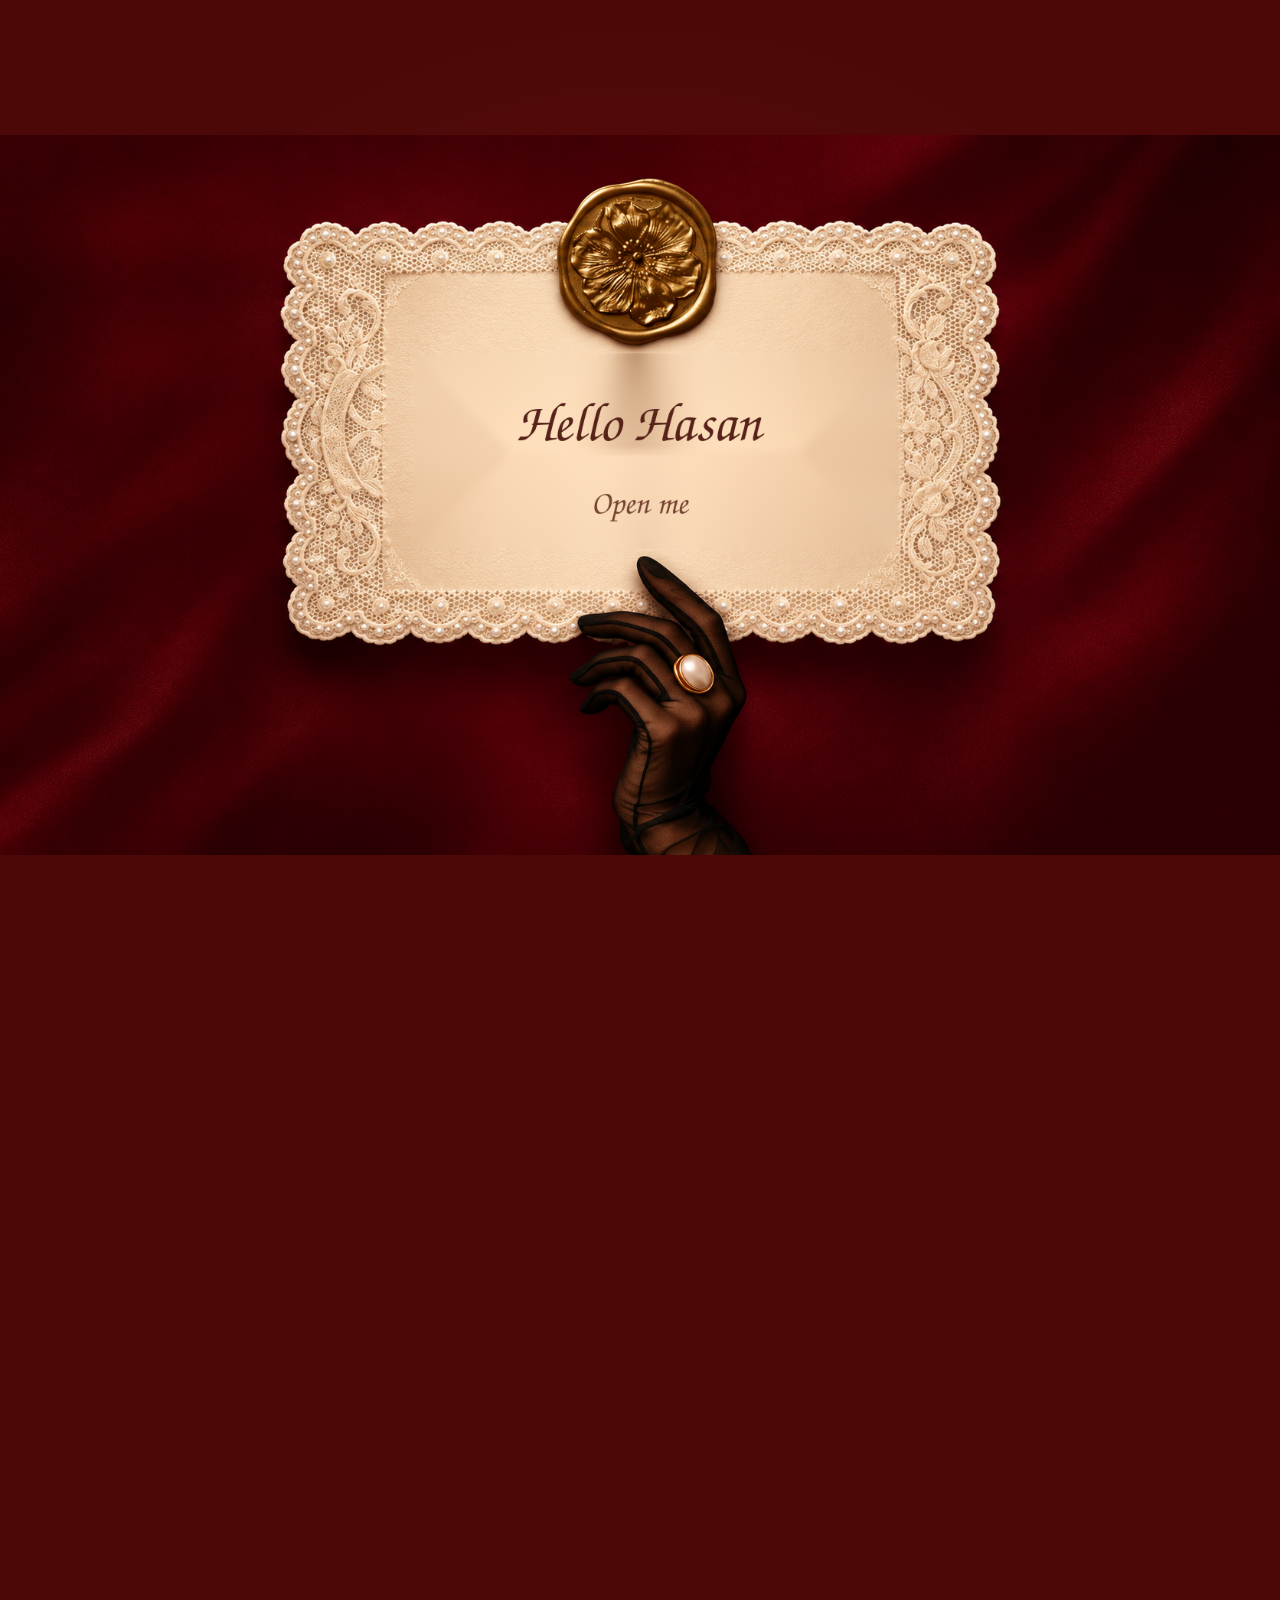
==== chapter-two.html @ d3465f92 "Add files via upload" ====
<!DOCTYPE html>
<html lang="ru" class="letter-gate-pending">
<head>
  <meta charset="UTF-8">
  <meta name="viewport" content="width=device-width, initial-scale=1">
  <meta name="theme-color" content="#4b0807">
  <meta name="description" content="Особенная история для Хасана. Глава 24.">
  <title>Хасан — особенная история · Глава II</title>
  <link rel="preconnect" href="https://fonts.googleapis.com">
  <link rel="preconnect" href="https://fonts.gstatic.com" crossorigin>
  <link href="https://fonts.googleapis.com/css2?family=Oswald:wght@400;500;600;700&family=Manrope:wght@400;500;600;700;800&family=Cormorant+Garamond:ital,wght@0,500;0,600;0,700;1,500;1,600&display=swap" rel="stylesheet">
  <link rel="stylesheet" href="chapter-two.css">
  <script>(function(){try{if(localStorage.getItem("hasan-chapter-two-unlocked")!=="yes")location.replace("index.html?chapter=locked");}catch(_){location.replace("index.html?chapter=locked");}})();</script>
</head>
<body data-page="chapter-two">
  <div class="grain" aria-hidden="true"></div>
  <header class="topbar cover-topbar chapter-two-topbar"><span class="logo" aria-label="Глава вторая">Х<span>.</span></span><nav class="cover-nav" aria-label="Навигация второй главы"><button type="button" data-next="senses">ПЯТЬ ЧУВСТВ</button></nav><span class="top-action chapter-two-label">ГЛАВА II</span></header>
  <main class="chapter-two-main">
    <section class="scene senses-game-scene" id="senses" hidden aria-label="Пять чувств — интерактивные загадки">
      <div class="senses-intro">
        <div class="senses-intro-copy">
          <p class="eyebrow">НАША ИСТОРИЯ · ПЯТЬ ЧУВСТВ</p>
          <h2>О ТОМ, <em>ЧТО Я ЧУВСТВУЮ</em></h2>
          <div class="senses-intro-text">
            <p>Знаешь, мне так нравится думать о том, как постепенно ты становился для меня всё ближе.</p>
            <p>И как много всего я успела полюбить в тебе за это время. Наверное, я даже не замечала, как сильно меняется моё отношение к тебе. </p>
            <p>Просто однажды поняла, что ты уже не просто человек, который мне нравится. Ты — мой любимый человек, и я безумно счастлива, что мы есть друг у друга. </p>
            <p>Я хочу показать тебе, как всё это начиналось. И немного поделиться тем, насколько сильно я люблю тебя сейчас.</p>
          </div>
          <div class="senses-intro-bottom">
            <div class="senses-intro-motifs" aria-label="Пять чувств"><span>◉</span><span>∿</span><span>✳</span><span>⌁</span><span>✧</span></div>
            <button class="senses-begin" type="button" data-scroll-senses="chapter-sight">НАЧАТЬ С САМОГО НАЧАЛА <span>↘</span></button>
          </div>
        </div>
        <figure class="senses-intro-photo">
          <img src="assets/m4.JPG" alt="Совместное воспоминание" loading="lazy">
          <figcaption><span>ПЯТЬ ЧУВСТВ</span><span>ОДНА ИСТОРИЯ</span></figcaption>
        </figure>
        <span class="senses-intro-index" aria-hidden="true">01—05</span>
      </div>
      <div class="progress">
        <div><span>ТВОЯ ИСТОРИЯ</span><b id="progressCount">0 ИЗ 5 ОТКРЫТО</b></div>
        <div class="progress-track"><i id="progressFill"></i></div>
        <div class="progress-numbers" id="progressSymbols">
          <span>01</span><span>02</span><span>03</span><span>04</span><span>05</span>
        </div>
      </div>
      <div id="senseList" class="sense-list"></div>
    </section>

    <!-- ФИНАЛЬНОЕ ПИСЬМО -->
    <section class="scene personal-letter-scene" id="letter" hidden aria-labelledby="personalLetterTitle">
      <div class="letter-opening">
        <p class="eyebrow">ПОСЛЕ ВСЕХ ПЯТИ ЧУВСТВ</p>
        <span class="letter-opening-mark" aria-hidden="true">♡</span>
        <h2 id="personalLetterTitle">А ТЕПЕРЬ —<br><em>МОИ СЛОВА.</em></h2>
        <p>Есть вещи, которые хочется сказать не загадками.</p>
      </div>

      <article class="personal-letter" aria-label="Личное письмо">
        <div class="personal-letter-top"><span>ЛИЧНОЕ ПОСЛАНИЕ</span><span>ЛИЧНОЕ ПИСЬМО · ТОЛЬКО ДЛЯ ТЕБЯ</span></div>
        <p class="personal-letter-salutation" id="personalLetterSalutation"></p>
        <div class="personal-letter-body" id="personalLetterBody">
          
        </div>
        <p class="personal-letter-signature" id="personalLetterSignature"></p>
        <div class="personal-letter-end" aria-hidden="true">✦</div>
      </article>

      <section class="memory-gallery" aria-labelledby="memoryGalleryTitle">
        <div class="memory-gallery-heading">
          <div>
            <p class="eyebrow">НАШ АРХИВ / МОМЕНТЫ, К КОТОРЫМ ХОЧЕТСЯ ВОЗВРАЩАТЬСЯ</p>
            <h2 id="memoryGalleryTitle">ОСОБЕННЫЕ МОМЕНТЫ,<br><em>КОТОРЫЕ Я ОЧЕНЬ ЛЮБЛЮ.</em></h2>
          </div>
          <p>Неидеальные, смешные, тёплые. Просто наши.</p>
        </div>
        <div class="memory-gallery-grid" id="memoryGalleryGrid"></div>
        <p class="memory-gallery-note">КАЖДЫЙ КАДР — ЧАСТЬ НАШЕЙ ИСТОРИИ <span>♥</span></p>
      </section>
      <div class="letter-next-actions"><button class="text-link" id="openSensesFromLetter" type="button">ПЕРЕЙТИ К ПЯТИ ЧУВСТВАМ →</button></div>
    </section>
  </main>
  <footer class="site-footer"><span>Х. / ГЛАВА II</span><span>ПРОДОЛЖЕНИЕ ИСТОРИИ</span></footer>
  <div class="modal" id="detailModal" aria-hidden="true"><div class="modal-backdrop" data-close></div><div class="modal-card" role="dialog" aria-modal="true" aria-labelledby="modalTitle"><button class="modal-close" data-close aria-label="Закрыть">×</button><p class="eyebrow" id="modalKicker"></p><h3 id="modalTitle"></h3><div id="modalBody"></div></div></div>
  <div class="toast" id="toast" role="status" aria-live="polite"></div>
  <script src="content.js"></script><script src="chapter-two-riddles.js"></script><script src="app.js"></script>
</body></html>
---- chapter-two.css ----
:root {
  --red: #a51e35;
  --red-bright: #e73548;
  --wine: #650e22;
  --wine-dark: #300812;
  --black: #160d11;
  --graphite: #292126;
  --cream: #fff5eb;
  --muted: #d7b9b5;
  --silver: #c8cbd0;
  --gold: #d6b46c;
  --sans: "Manrope", Arial, sans-serif;
  --display: "Oswald", Impact, sans-serif;
  --serif: "Cormorant Garamond", Georgia, serif;
}

* { box-sizing: border-box; }
html{ scroll-behavior: smooth; }
body{
  margin: 0;
  
  color: var(--cream);
  font-family: var(--sans);
  overflow-x: hidden;
}
button { font: inherit; cursor: pointer; }
button:focus-visible, a:focus-visible {
  outline: 2px solid var(--gold);
  outline-offset: 5px;
}
.grain {
  position: fixed;
  inset: 0;
  pointer-events: none;
  z-index: 20;
  opacity: .1;
  background-image: url("data:image/svg+xml,%3Csvg viewBox='0 0 180 180' xmlns='http://www.w3.org/2000/svg'%3E%3Cfilter id='n'%3E%3CfeTurbulence type='fractalNoise' baseFrequency='.9' numOctaves='3' stitchTiles='stitch'/%3E%3C/filter%3E%3Crect width='100%25' height='100%25' filter='url(%23n)' opacity='.35'/%3E%3C/svg%3E");
}
.topbar{
  height: 66px;
  padding: 0 6vw;
  display: flex;
  align-items: center;
  justify-content: space-between;
  
  position: relative;
  z-index: 10;
  border-bottom: 1px solid #ffffff20;
}
.logo {
  color: white;
  text-decoration: none;
  font: 38px var(--display);
}
.logo span, .profile-panel h2 span { color: var(--gold); }
.profile-panel h2 span { font-size:.34em; letter-spacing:.04em; vertical-align:middle; white-space:nowrap; }
.topbar-caption, .top-action, .section-top, .eyebrow, .hero-bottom, .hero-small, .hero-caption, .profile-labels, .profile-universe, .hammer-hint, .progress{
  font-size: 9px;
  letter-spacing: .16em;
  font-weight: 800;
}.site-footer{
  font-size: 9px;
  letter-spacing: .16em;
  font-weight: 800;
}
.topbar-caption {
  display: flex;
  align-items: center;
  gap: 16px;
  color: #d8bfc0;
}
.topbar-caption i {
  width: 24px;
  height: 1px;
  background: var(--gold);
}
.top-action {
  color: var(--cream);
  background: none;
  border: 0;
}
.scene{
  display: none;
  min-height: calc(100vh - 110px);
  padding: 55px 8vw 75px;
  animation: appear .7s ease both;
}
.scene.active{ display: block; }
@keyframes appear {
  from { opacity: 0; transform: translateY(18px); }
  to { opacity: 1; transform: none; }
}
@keyframes glow {
  50% { filter: drop-shadow(0 0 25px #ff5268); }
}
@keyframes float {
  50% { transform: translateY(-12px) rotate(-3deg); }
}
@keyframes lightning {
  0%,100% { opacity: .25; }
  40% { opacity: 1; filter: drop-shadow(0 0 30px white); }
}
.eyebrow { color: var(--gold); margin: 0 0 18px; }
.eyebrow span {
  display: inline-block;
  width: 27px;
  height: 2px;
  background: var(--gold);
  vertical-align: middle;
  margin-right: 10px;
}
.button {
  border: 0;
  padding: 17px 23px;
  display: inline-flex;
  gap: 30px;
  align-items: center;
  font-size: 10px;
  letter-spacing: .12em;
  font-weight: 800;
  transition: .25s;
}
.button:hover { transform: translateY(-3px); }
.button-light { color: var(--wine-dark); background: var(--cream); }
.button-red { color: white; background: var(--red-bright); }
.button span { font-size: 18px; }
.text-link {
  background: none;
  color: var(--cream);
  border: 0;
  font-weight: 800;
  font-size: 10px;
  letter-spacing: .12em;
  padding: 15px 0;
}
.text-link span {
  color: var(--gold);
  font-size: 17px;
  margin-left: 12px;
}
.scene-nav {
  border-top: 1px solid #ffffff35;
  margin-top: 65px;
  padding-top: 22px;
}

/* Главный экран */
.hero-scene{
  position: relative;
  overflow: hidden;
  
  padding-top: 6vh;
}
.hero-bg-number {
  position: absolute;
  right: 1vw;
  top: -12vh;
  font: 55vw/.9 var(--display);
  color: #ffffff0c;
  pointer-events: none;
}
.hero-stripe {
  position: absolute;
  width: 35vw;
  height: 150%;
  top: -20%;
  right: 28%;
  transform: skew(-20deg);
  background: #ffffff09;
}
.hero-layout {
  position: relative;
  z-index: 1;
  display: grid;
  grid-template-columns: .85fr 1.15fr;
  align-items: center;
  min-height: 70vh;
  gap: 3vw;
  max-width: 1450px;
  margin: auto;
}
.hero-copy { padding: 25px 0; }
.hero-pretitle {
  font: 500 clamp(18px,2.4vw,32px) var(--display);
  letter-spacing: .12em;
  margin: 35px 0 0;
}
.hero-copy h1 {
  font: 700 clamp(65px,9vw,135px)/.86 var(--display);
  margin: 5px 0 25px;
  letter-spacing: -.035em;
}
.hero-copy h1 em { color: var(--gold); font-style: normal; }
.hero-description {
  font: 21px/1.5 var(--serif);
  max-width: 440px;
  color: #ffebe4;
  margin: 0 0 30px;
}
.hero-description p { margin: 0 0 12px; }
.hero-description .hero-greeting-ending { color: var(--gold); font-style: italic; margin-top: 18px; }
.hero-small { font-size: 8px; color: #f0c7c3; margin-top: 28px; }
.hero-visual {
  height: min(70vh,700px);
  min-height: 420px;
  position: relative;
  display: flex;
  align-items: center;
  justify-content: center;
}
.photo-slot {
  position: relative;
  overflow: hidden;
  background: linear-gradient(145deg,#4b2930,#a74b51);
}
.photo-slot img {
  width: 100%;
  height: 100%;
  object-fit: cover;
  display: block;
}
.photo-placeholder {
  position: absolute;
  inset: 0;
  display: flex;
  flex-direction: column;
  align-items: center;
  justify-content: center;
  gap: 12px;
  color: #fff;
  background: linear-gradient(135deg,#6f2636,#28131b);
  text-align: center;
}
.photo-placeholder b {
  font: 100px var(--display);
  color: #ffffff35;
}
.photo-placeholder span { font-size: 9px; letter-spacing: .15em; }
.hero-photo {
  position: absolute;
  right: 8%;
  top: 3%;
  width: 75%;
  height: 94%;
  clip-path: polygon(14% 0,100% 0,100% 86%,84% 100%,0 100%,0 14%);
  background: #8f5360;
}
.hero-tag {
  position: absolute;
  left: 0;
  bottom: 13%;
  padding: 20px 24px;
  background: var(--cream);
  color: var(--wine);
  font-size: 9px;
  letter-spacing: .13em;
  transform: skew(-7deg);
}
.hero-tag strong { font: 25px var(--display); }
.hero-lightning {
  position: absolute;
  right: 2%;
  top: 2%;
  color: var(--gold);
  font: 100px var(--display);
  animation: lightning 3s infinite;
}
.hero-caption { position: absolute; bottom: 1%; right: 8%; }
.hero-bottom {
  display: flex;
  justify-content: space-between;
  border-top: 1px solid #ffffff50;
  padding-top: 18px;
  color: #f6d9d5;
  position: relative;
}

/* Заголовки и общие элементы */
.section-top {
  display: flex;
  justify-content: space-between;
  color: var(--gold);
  padding-bottom: 20px;
  border-bottom: 1px solid #ffffff30;
}
.profile-hero {
  display: grid;
  grid-template-columns: 1.1fr .9fr;
  min-height: 580px;
  margin-top: 45px;
}
.profile-photo {
  min-height: 560px;
  clip-path: polygon(0 0,100% 0,90% 100%,0 100%);
}
.profile-panel {
  padding: 8% 6% 7% 8%;
  background: linear-gradient(145deg,#a31b35,#560d22);
  margin-left: -5%;
  position: relative;
  display: flex;
  flex-direction: column;
  justify-content: center;
}
.profile-overline {
  font: 22px var(--display);
  color: var(--gold);
  letter-spacing: .12em;
}
.profile-panel h2 {
  font: 700 clamp(65px,9vw,120px)/.9 var(--display);
  margin: 5px 0 30px;
}
.profile-labels {
  display: flex;
  flex-wrap: wrap;
  gap: 20px;
  line-height: 2;
}
.profile-labels span {
  display: flex;
  flex-direction: column;
  color: #e7bfc0;
}
.profile-labels b { color: white; font-size: 13px; }
.profile-quote {
  font: italic 30px/1.2 var(--serif);
  max-width: 390px;
  margin: 30px 0;
}
.profile-description {
  font: 19px/1.55 var(--serif);
  color: #ffebe4;
  max-width: 460px;
  margin: 26px 0;
}
.profile-universe {
  color: var(--gold);
  border-top: 1px solid #ffffff45;
  padding-top: 20px;
}
.stats-section { padding: 85px 0 55px; }
.section-title h3, .hammer-copy h3 {
  font: 600 clamp(40px,6vw,75px)/.95 var(--display);
  margin: 0 0 35px;
}
.section-title h3 em, .hammer-copy h3 em { color: var(--gold); font-style: normal; }
.stats-grid {
  display: grid;
  grid-template-columns: repeat(2,1fr);
  gap: 12px 35px;
}
.stat-row {
  display: grid;
  grid-template-columns: 1fr 2fr 35px;
  gap: 15px;
  align-items: center;
  border: 1px solid #ffffff30;
  padding: 20px;
  background: #ffffff08;
  color: white;
  text-align: left;
}
.stat-name { font-size: 10px; font-weight: 800; letter-spacing: .08em; }
.stat-meter { height: 5px; background: #ffffff25; }
.stat-meter i {
  display: block;
  height: 100%;
  width: var(--level);
  background: linear-gradient(90deg,var(--red-bright),var(--gold));
}
.stat-value { color: var(--gold); font: 22px var(--display); }
.hammer-section{
  margin: 65px -8vw 0;
  padding: 65px 8vw;
  
  display: grid;
  grid-template-columns: 1fr .7fr;
  align-items: center;
  gap: 40px;
}
.hammer-copy p:not(.eyebrow):not(.hammer-result) {
  font: 20px/1.5 var(--serif);
  max-width: 490px;
  color: #e9ceca;
}
.hammer-art {
  border: 0;
  color: var(--silver);
  background: radial-gradient(circle,#ffffff20,transparent 65%);
  min-height: 280px;
  display: grid;
  place-items: center;
  position: relative;
}
.hammer-icon {
  font-size: clamp(100px,16vw,200px);
  filter: drop-shadow(0 12px 18px #000);
  transition: .5s;
}
.hammer-art:hover .hammer-icon,
.hammer-art.lifted .hammer-icon {
  transform: translateY(-22px) rotate(-12deg);
  filter: drop-shadow(0 0 35px #fff);
}
.hammer-rune { position: absolute; font-size: 230px; color: #ffffff10; }
.hammer-hint { position: absolute; bottom: 10px; color: var(--gold); }
.hammer-result { color: var(--gold); font: italic 25px var(--serif); min-height: 30px; }

/* Галерея качеств */
.chapter-heading { padding: 70px 0 55px; max-width: 900px; }
.chapter-heading h2, .senses-heading h2 {
  font: 700 clamp(60px,9vw,120px)/.9 var(--display);
  margin: 0 0 25px;
}
.chapter-heading h2 em, .senses-heading h2 em { color: var(--gold); font-style: normal; }
.chapter-heading > p:last-child { font: 24px var(--serif); color: #e9d0cc; }
.quality-list { display: grid; gap: 22px; }
.quality-card {
  min-height: 370px;
  display: grid;
  grid-template-columns: 1fr 1fr;
  background: #ffffff08;
  border: 1px solid #ffffff20;
  overflow: hidden;
}
.quality-card:nth-child(even) .quality-photo { order: 2; }
.quality-photo {
  min-height: 370px;
  position: relative;
  background: linear-gradient(135deg,#79243a,#29111a);
}
.quality-photo img { width: 100%; height: 100%; object-fit: cover; }
.quality-photo .photo-placeholder b { font-size: 80px; }
.quality-copy {
  padding: clamp(25px,5vw,65px);
  display: flex;
  flex-direction: column;
  justify-content: center;
}
.quality-copy h3 {
  font: 600 clamp(35px,5vw,65px)/.95 var(--display);
  margin: 10px 0 20px;
}
.quality-copy p {
  font: 21px/1.45 var(--serif);
  color: #e7d2ce;
  max-width: 450px;
}
.quality-index { color: var(--gold); font: 16px var(--display); }

/* Переход */
.transition-scene{
  text-align: center;
  display: none;
  
  flex-direction: column;
  justify-content: center;
  align-items: center;
}
.transition-scene.active { display: flex; }
.transition-symbol { font-size: 90px; color: var(--gold); animation: glow 3s infinite; }
.transition-scene h2 {
  font: 700 clamp(50px,8vw,100px)/.95 var(--display);
  margin: 10px 0 25px;
}
.transition-scene h2 em { color: var(--gold); font-style: normal; }
.transition-scene > p:not(.eyebrow) {
  max-width: 580px;
  font: 24px/1.5 var(--serif);
  color: #f0d8d4;
  margin-bottom: 35px;
}

/* Пять чувств */
.senses-heading {
  display: flex;
  justify-content: space-between;
  align-items: end;
  gap: 35px;
  padding: 55px 0;
}
.senses-heading > p {
  max-width: 300px;
  font: 21px/1.5 var(--serif);
  color: #e5c9c6;
}
.progress { padding: 20px 0 45px; }
.progress > div:first-child, .progress-numbers {
  display: flex;
  justify-content: space-between;
}
.progress b { color: var(--gold); }
.progress-track { height: 5px; background: #ffffff25; margin: 13px 0; }
.progress-track i {
  display: block;
  width: 0;
  height: 100%;
  background: var(--gold);
  transition: width .5s;
}
.progress-numbers { color: #c6a7a6; }
.progress-numbers .done { color: var(--gold); }
.sense-chapter {
  display: grid;
  grid-template-columns: 75px 1fr;
  gap: 25px;
  padding: 55px 0;
  border-top: 1px solid #ffffff35;
}
.sense-number { font: 50px var(--display); color: var(--gold); }
.sense-heading { display: flex; justify-content: space-between; align-items: center; }
.sense-heading h3 { font: 600 clamp(38px,6vw,70px) var(--display); margin: 0; }
.sense-heading h3 em { color: var(--gold); font: italic 25px var(--serif); }
.sense-symbol { font-size: 55px; color: var(--gold); }
.sense-tagline { font: italic 24px var(--serif); margin: 10px 0; }
.sense-description { max-width: 700px; color: #dfc7c4; font: 19px/1.5 var(--serif); }
.sense-content { margin: 30px 0; }
.memory-photo-grid { display: grid; grid-template-columns: repeat(3,1fr); gap: 12px; }
.memory-photo-item { background: none; border: 0; color: white; text-align: left; padding: 0; }
.memory-photo { height: 230px; position: relative; overflow: hidden; background: #511c2a; }
.memory-photo img { width: 100%; height: 100%; object-fit: cover; }
.memory-photo-item > span { display: block; padding: 12px 0; font: 20px var(--serif); }
.photo-placeholder small { font-size: 8px; letter-spacing: .13em; }
.upload-control {
  display: inline-block;
  color: var(--gold);
  border-bottom: 1px solid var(--gold);
  padding: 10px 0;
  font-size: 10px;
  letter-spacing: .12em;
  cursor: pointer;
  margin-top: 12px;
}
.audio-station {
  display: grid;
  grid-template-columns: 180px 1fr;
  gap: 35px;
  align-items: center;
  background: #ffffff0a;
  padding: 30px;
}
.vinyl {
  width: 170px;
  aspect-ratio: 1;
  border-radius: 50%;
  background: repeating-radial-gradient(circle,#171317 0 4px,#373039 5px 7px);
  display: grid;
  place-items: center;
}
.vinyl-label {
  width: 55px;
  height: 55px;
  border-radius: 50%;
  background: var(--red);
  display: grid;
  place-items: center;
  text-align: center;
  font-size: 10px;
}
.vinyl.playing { animation: spin 3s linear infinite; }
@keyframes spin { to { transform: rotate(360deg); } }
.audio-info h4 { font: 30px var(--serif); margin: 12px 0; }
audio { width: 100%; max-width: 450px; }
.memory-text-grid, .taste-grid {
  display: grid;
  grid-template-columns: repeat(2,1fr);
  gap: 12px;
}
.memory-text-card, .taste-card {
  padding: 25px;
  border: 1px solid #ffffff35;
  color: white;
  background: #ffffff09;
  text-align: left;
  min-height: 120px;
}
.memory-text-card b, .taste-card b {
  display: block;
  font: 26px var(--serif);
  margin-bottom: 15px;
}
.memory-text-card span, .taste-card small {
  color: var(--gold);
  font-size: 8px;
  letter-spacing: .12em;
}
.taste-card {
  min-height: 190px;
  background: linear-gradient(140deg,#8d1832,#390d1b);
}
.taste-number { color: var(--gold); font: 22px var(--display); }
.taste-ornament { display: block; font-size: 32px; color: var(--gold); }
.touch-layout, .scent-layout {
  display: grid;
  grid-template-columns: 1fr 1fr;
  gap: 25px;
}
.fabric-note {
  min-height: 230px;
  padding: 35px;
  background: #f3dfd1;
  color: #561b2b;
  display: flex;
  flex-direction: column;
  justify-content: center;
}
.fabric-note p { font: italic 28px/1.3 var(--serif); }
.handwritten { font: italic 26px var(--serif); color: var(--red); }
.certificate {
  margin-top: 25px;
  padding: 35px;
  border: 1px solid var(--gold);
  background: #ffffff08;
}
.certificate strong { display: block; font: 50px/.95 var(--display); margin: 15px 0; }
.certificate em { color: var(--gold); font-style: normal; }
.perfume-illustration {
  min-height: 270px;
  display: grid;
  place-items: center;
  background: radial-gradient(circle,#9b4550,#310b1a);
  position: relative;
}
.perfume-bottle {
  width: 110px;
  height: 155px;
  border: 2px solid #e6c99a;
  background: linear-gradient(90deg,#d9a45d88,#fff0 40%,#d9a45d66);
  display: grid;
  place-items: center;
  color: var(--gold);
  font: 24px var(--serif);
}
.perfume-cap { width: 45px; height: 30px; background: var(--silver); position: absolute; top: 35px; }
.sense-foot {
  display: flex;
  justify-content: space-between;
  align-items: center;
  gap: 20px;
  border-top: 1px solid #ffffff25;
  padding-top: 20px;
  color: #d9bebb;
  font-size: 12px;
}
.complete-btn {
  background: none;
  border: 1px solid var(--gold);
  color: var(--gold);
  padding: 13px 17px;
  font-size: 9px;
  letter-spacing: .1em;
}
.complete-btn.completed { background: var(--gold); color: var(--wine-dark); }
.unlock-final { padding: 50px 0; border-top: 1px solid #ffffff35; }
.unlock-final h3 { font: 50px var(--display); }
.unlock-final h3 em { color: var(--gold); }
.unlock-final button:disabled { opacity: .4; cursor: not-allowed; }

/* Финал */
.final-scene{  }
.final-layout {
  display: grid;
  grid-template-columns: .8fr 1.2fr;
  gap: 8%;
  align-items: center;
  padding: 55px 0;
}
.final-photo { min-height: 480px; clip-path: polygon(0 0,100% 8%,92% 100%,0 90%); }
.final-copy h2 { font: 600 clamp(38px,5vw,68px)/.98 var(--display); }
.final-copy h2 em { color: var(--gold); font-style: normal; }
.envelope {
  margin-top: 30px;
  background: #f5e7d8;
  color: #481725;
  padding: 30px;
  position: relative;
  min-height: 260px;
}
.letter-date { font-size: 8px; letter-spacing: .14em; color: #9b6b6d; }
.letter h3 { font: italic 29px var(--serif); }
.letter p { font: 18px/1.5 var(--serif); }
.letter-sign { text-align: right; color: var(--red); }
.envelope-flap {
  position: absolute;
  inset: 0;
  border: 0;
  background: linear-gradient(145deg,#b83b50,#73142c);
  color: white;
  font: 12px var(--display);
  letter-spacing: .18em;
  transition: transform .7s, opacity .7s;
}
.envelope.opened .envelope-flap {
  transform: translateY(-105%);
  opacity: 0;
  pointer-events: none;
}
.final-footer { border-top: 1px solid #ffffff40; padding-top: 20px; letter-spacing: .14em; font-size: 10px; }
.final-footer span { color: var(--gold); }
.restart-final { display: block; margin: 25px auto; }
.site-footer{
  padding: 20px 8vw;
  display: flex;
  justify-content: space-between;
  color: #b99a9e;
  
}
.modal {
  display: none;
  position: fixed;
  inset: 0;
  z-index: 50;
  align-items: center;
  justify-content: center;
  padding: 20px;
}
.modal.visible { display: flex; }
.modal-backdrop { position: absolute; inset: 0; background: #090308d9; }
.modal-card {
  position: relative;
  background: var(--cream);
  color: var(--wine-dark);
  padding: 40px;
  width: min(520px,100%);
  animation: appear .3s;
}
.modal-close {
  position: absolute;
  right: 15px;
  top: 10px;
  border: 0;
  background: none;
  font-size: 30px;
  color: var(--wine);
}
.modal-card h3 { font: 42px var(--display); margin: 0 0 15px; }
.modal-card p { font: 20px/1.5 var(--serif); }
.toast {
  position: fixed;
  bottom: 25px;
  left: 50%;
  transform: translate(-50%,20px);
  opacity: 0;
  background: var(--cream);
  color: var(--wine);
  padding: 14px 20px;
  z-index: 60;
  transition: .3s;
  pointer-events: none;
}
.toast.show { opacity: 1; transform: translate(-50%,0); }

/* Адаптация базовых разделов */
@media(max-width:800px) {
  .topbar{ padding: 0 5vw; }
  .topbar-caption { display: none; }
  .scene{ padding: 35px 6vw 55px; }
  .hero-layout, .profile-hero, .final-layout { grid-template-columns: 1fr; }
  .hero-visual { min-height: 430px; height: 55vh; }
  .hero-copy h1 { font-size: clamp(65px,17vw,110px); }
  .hero-bg-number { font-size: 95vw; top: 15%; }
  .profile-photo { min-height: 420px; clip-path: none; }
  .profile-panel { margin: -25px 0 0; padding: 35px 25px; }
  .hammer-section{
    margin: 50px -6vw 0;
    padding: 45px 6vw;
    grid-template-columns: 1fr;
  }
  .stats-grid { grid-template-columns: 1fr; }
  .senses-heading { display: block; }
  .senses-heading > p { margin-top: 25px; }
  .final-photo { min-height: 360px; }
}
@media(max-width:520px) {
  .top-action { font-size: 8px; }
  .hero-layout { gap: 0; }
  .hero-visual { min-height: 360px; }
  .hero-photo { width: 82%; right: 3%; }
  .hero-bottom { font-size: 7px; }
  .hero-bottom span:nth-child(2) { display: none; }
  .profile-labels { gap: 12px; }
  .profile-quote { font-size: 25px; }
  .profile-description { font-size:17px; line-height:1.5; }
  .stat-row { grid-template-columns: 1fr 1.4fr 28px; padding: 14px 10px; gap: 8px; }
  .stat-name { font-size: 8px; }
  .quality-card { grid-template-columns: 1fr; }
  .quality-card:nth-child(even) .quality-photo { order: 0; }
  .quality-photo { min-height: 260px; }
  .quality-copy { padding: 25px; }
  .quality-copy p { font-size: 18px; }
  .sense-chapter { grid-template-columns: 35px 1fr; gap: 10px; padding: 35px 0; }
  .sense-number { font-size: 30px; }
  .sense-heading h3 { font-size: 38px; }
  .sense-heading h3 em { display: block; font-size: 19px; }
  .sense-symbol { font-size: 35px; }
  .memory-photo-grid { grid-template-columns: 1fr 1fr; }
  .memory-photo { height: 150px; }
  .audio-station { grid-template-columns: 1fr; }
  .vinyl { margin: auto; }
  .memory-text-grid, .taste-grid, .touch-layout, .scent-layout { grid-template-columns: 1fr; }
  .sense-foot { align-items: flex-start; flex-direction: column; }
  .final-photo { min-height: 300px; }
  .envelope { padding: 22px; }
  .site-footer{ font-size: 7px; padding: 20px 6vw; }
}
@media(prefers-reduced-motion:reduce) {
  *,*::before,*::after {
    animation-duration:.01ms!important;
    transition-duration:.01ms!important;
    scroll-behavior:auto!important;
  }
}

/* ── САМОСТОЯТЕЛЬНАЯ ГЛАВА «ПОДНЯТЬ МЬЁЛЬНИР» ── */
.hammer-scene{
  position: relative;
  isolation: isolate;
  overflow: hidden;
  min-height: calc(100svh - 76px);
  padding-top: 28px!important;
  padding-bottom: 70px!important;
  
}
.hammer-scene:before{
  content:"";
  position:absolute;
  inset:0;
  z-index:-2;
  
}
.hammer-scene:after{
  content:"";
  position:absolute;
  inset:0;
  z-index:-1;
  pointer-events:none;
  opacity:.16;
  
}
.hammer-topline {
  display:flex;
  justify-content:space-between;
  gap:20px;
  color:#c8a7a2;
  font:10px var(--sans);
  letter-spacing:.2em;
  border-bottom:1px solid #ffffff2a;
  padding-bottom:16px;
}
.hammer-intro {
  text-align:center;
  position:relative;
  z-index:2;
  margin:clamp(28px,5vh,58px) auto 0;
  max-width:900px;
  transition:opacity .6s,transform .8s;
}
.hammer-intro .eyebrow { color:#d6b77e; }
.hammer-intro h2 {
  font:600 clamp(34px,5.2vw,69px)/.99 var(--display);
  letter-spacing:.015em;
  margin:13px 0 14px;
  color:#f5eee7;
}
.hammer-intro h2 em {
  font-style:normal;
  color:#d6b77e;
  text-shadow:0 0 35px #d6b77e36;
}
.hammer-intro>p:last-child {
  font:italic clamp(19px,2vw,25px) var(--serif);
  color:#e2c9c1;
  margin:0;
}
.hammer-arena {
  --charge:0;
  position:relative;
  width:min(760px,100%);
  height:clamp(350px,48vh,510px);
  margin:0 auto;
  display:grid;
  place-items:center;
  perspective:1000px;
  touch-action:pan-y;
}
.hammer-arena:before {
  content:"";
  position:absolute;
  width:min(650px,95%);
  height:250px;
  bottom:12px;
  border-radius:50%;
  background:radial-gradient(ellipse,#b74a4b25 0%,#771d3020 35%,transparent 72%);
  filter:blur(18px);
  transform:rotateX(64deg);
}
.stone-platform {
  position:absolute;
  bottom:30px;
  width:min(610px,90%);
  height:140px;
  clip-path:polygon(9% 24%,22% 7%,42% 12%,55% 0,76% 12%,94% 27%,100% 72%,80% 100%,17% 94%,0 67%);
  background:linear-gradient(155deg,#4c4547,#25242a 38%,#12151b 75%,#4b3437);
  box-shadow:0 25px 40px #000;
  transform:rotateX(54deg) rotateZ(-2deg);
  filter:drop-shadow(0 25px 18px #000b);
  transition:filter .4s;
}
.stone-platform:before {
  content:"";
  position:absolute;
  inset:0;
  background:repeating-linear-gradient(165deg,transparent 0 22px,#ffffff0a 23px 24px),linear-gradient(120deg,#ffffff1b,transparent 35%,#0007 72%);
}
.stone-core {
  position:absolute;
  inset:15% 17%;
  border:1px solid #c4b4a533;
  clip-path:polygon(15% 0,82% 8%,100% 80%,45% 100%,0 60%);
  background:radial-gradient(ellipse,#d6c8b51c,transparent 68%);
}
.stone-crack {
  position:absolute;
  z-index:2;
  width:2px;
  height:95px;
  background:linear-gradient(transparent,#c6e9f5,#fff,transparent);
  opacity:calc(var(--charge)*.9);
  filter:drop-shadow(0 0 5px #b8e9ff);
  transform-origin:top;
  transition:opacity .25s;
}
.crack-a { left:31%; top:18%; transform:rotate(32deg); }
.crack-b { left:61%; top:12%; height:120px; transform:rotate(-27deg); }
.crack-c { left:75%; top:30%; height:75px; transform:rotate(48deg); }
.hammer-aura {
  position:absolute;
  width:280px;
  height:280px;
  border-radius:50%;
  background:radial-gradient(circle,#d4e9f72b 0%,#c5dff01a 35%,transparent 70%);
  opacity:calc(.14 + var(--charge)*.8);
  filter:blur(10px);
  transition:opacity .2s;
}
.mjolnir-control {
  position:relative;
  z-index:4;
  width:clamp(180px,27vw,260px);
  height:clamp(275px,40vh,390px);
  border:0;
  background:none;
  padding:0;
  display:grid;
  place-items:center;
  cursor:grab;
  transform:translateY(36px) rotate(-3deg);
  transform-origin:50% 85%;
  filter:drop-shadow(0 22px 18px #000b);
  transition:transform .5s cubic-bezier(.2,.8,.2,1),filter .4s;
  touch-action:none;
  user-select:none;
  -webkit-user-select:none;
  -webkit-tap-highlight-color:transparent;
}
.mjolnir-svg { width:100%; height:100%; overflow:visible; position:relative; z-index:2; }
.mjolnir-control:before {
  content:"";
  position:absolute;
  inset:5% 0 2%;
  background:radial-gradient(ellipse,#d9edf52b,transparent 64%);
  filter:blur(16px);
  opacity:calc(.15 + var(--charge)*.9);
  transition:opacity .2s;
}
.hammer-grip-glow {
  position:absolute;
  z-index:1;
  bottom:1%;
  width:35%;
  height:38%;
  background:linear-gradient(90deg,transparent,#b8e9ff55,transparent);
  filter:blur(12px);
  opacity:calc(var(--charge)*.85);
}
.mjolnir-control:focus-visible { outline:2px solid #d6b77e; outline-offset:12px; border-radius:45%; }
.mjolnir-control.charging {
  cursor:grabbing;
  animation:hammerTremor .12s linear infinite;
  filter:drop-shadow(0 0 18px #b8e9ff88) drop-shadow(0 20px 18px #000b);
}
.hammer-arena.surging .mjolnir-control { transform:translateY(18px) rotate(0); }
.hammer-arena.surging .stone-platform { filter:drop-shadow(0 0 18px #b8e9ff66); }
.mjolnir-control.lifted {
  animation:hammerAscend 1.2s cubic-bezier(.16,.72,.22,1) forwards;
  filter:drop-shadow(0 0 35px #d8f4ff) drop-shadow(0 0 90px #8ed8ff88);
}
.hammer-arena.released .stone-platform { animation:stoneBreak .9s ease-out forwards; }
.hammer-arena.released .hammer-aura {
  opacity:1;
  background:radial-gradient(circle,#fff9 0%,#c8eaff55 28%,transparent 72%);
}
.energy-arcs {
  position:absolute;
  inset:4% 8%;
  pointer-events:none;
  opacity:calc(var(--charge)*.9);
  transition:opacity .3s;
}
.energy-arcs i {
  position:absolute;
  display:block;
  width:3px;
  height:110px;
  background:linear-gradient(transparent,#f2fbff,#a8e3ff,transparent);
  filter:drop-shadow(0 0 7px #c9efff);
  opacity:.85;
}
.energy-arcs i:nth-child(1) { left:20%; top:22%; transform:rotate(35deg); }
.energy-arcs i:nth-child(2) { right:18%; top:16%; height:145px; transform:rotate(-28deg); }
.energy-arcs i:nth-child(3) { left:50%; top:0; height:80px; transform:rotate(68deg); }
.charge-meter {
  position:absolute;
  bottom:0;
  left:50%;
  transform:translateX(-50%);
  width:min(250px,58%);
  height:2px;
  background:#ffffff26;
  overflow:hidden;
}
.charge-meter span {
  display:block;
  width:0;
  height:100%;
  background:#dff7ff;
  box-shadow:0 0 12px #c5ecff;
  transition:width .08s linear;
}
.charge-caption {
  position:absolute;
  bottom:-25px;
  left:0;
  right:0;
  text-align:center;
  color:#bda8a4;
  font:9px var(--sans);
  letter-spacing:.2em;
}
.hammer-instruction {
  display:flex;
  align-items:center;
  justify-content:center;
  gap:14px;
  margin:24px auto 0;
  color:#f1e6dc;
  font:italic 19px/1.2 var(--serif);
  text-align:left;
  transition:opacity .35s;
}
.hammer-instruction small { font:9px var(--sans); letter-spacing:.13em; color:#c9a9a4; }
.instruction-mark { color:#d7b77c; font-size:25px; }
.hammer-scene .storm-flash {
  position:absolute;
  z-index:-1;
  top:-5%;
  width:2px;
  height:70%;
  opacity:0;
  background:linear-gradient(180deg,transparent,#dff5ff,#fff,transparent);
  filter:drop-shadow(0 0 16px #c7efff);
  transform:rotate(24deg);
}
.flash-one { left:18%; }
.flash-two { right:17%; transform:rotate(-24deg)!important; }
.hammer-arena.surging~.hammer-instruction { color:#dff5ff; }
.hammer-scene:has(.hammer-arena.surging) .flash-one { animation:stormFlash .8s ease-out infinite; }
.hammer-scene:has(.hammer-arena.surging) .flash-two { animation:stormFlash .95s .2s ease-out infinite; }
.hammer-victory, .hammer-letter {
  position:relative;
  z-index:5;
  text-align:center;
  max-width:850px;
  margin:0 auto;
  animation:hammerReveal .9s both;
}
.hammer-victory { padding:30px 20px 10px; }
.hammer-victory h3 {
  font:600 clamp(34px,5vw,66px)/1 var(--display);
  margin:12px 0;
}
.hammer-victory h3 em { color:#d6b77e; font-style:normal; }
.hammer-victory>p:not(.eyebrow) { font:italic 24px var(--serif); color:#e9d5ce; margin:12px 0 28px; }
.hammer-letter {
  max-width:920px;
  padding:clamp(35px,6vw,75px) clamp(10px,4vw,45px) 10px;
  text-align:left;
}
.hammer-letter:before {
  content:"";
  position:absolute;
  inset:0 5%;
  z-index:-1;
  background:radial-gradient(ellipse at 50% 25%,#5d1d2b9c,transparent 70%);
  filter:blur(18px);
}
.hammer-letter .eyebrow { text-align:center; color:#d6b77e; }
.hammer-letter h3 {
  text-align:center;
  font:600 clamp(28px,4.5vw,52px)/1.06 var(--display);
  margin:18px 0 34px;
}
.hammer-letter h3 em { color:#d6b77e; font-style:normal; }
.hammer-letter-body {
  max-width:700px;
  margin:auto;
  color:#eadbd5;
  font:clamp(18px,2vw,22px)/1.58 var(--serif);
}
.hammer-letter-body p { margin:0 0 17px; }
.hammer-final-line {
  margin:40px auto 0;
  text-align:center;
  color:#f4e9dd;
  font:italic clamp(25px,3.6vw,39px)/1.2 var(--serif);
}
.hammer-final-line em {
  font:600 clamp(34px,5vw,55px)/1.15 var(--display);
  color:#e3bd82;
  font-style:normal;
  text-shadow:0 0 30px #d5aa7144;
}
.letter-hammer-ghost {
  position:absolute;
  right:5%;
  top:0;
  font:200px var(--display);
  color:#ffffff08;
  pointer-events:none;
}
.hammer-letter-actions {
  display:flex;
  justify-content:space-between;
  align-items:center;
  gap:18px;
  margin-top:48px;
  padding-top:20px;
  border-top:1px solid #ffffff2b;
}
.hammer-replay {
  border:0;
  background:none;
  color:#c5a5a0;
  font:9px var(--sans);
  letter-spacing:.15em;
  cursor:pointer;
}
.hammer-scene [hidden] { display:none!important; }
@keyframes hammerTremor {
  0%,100% { translate:0 0; }
  25% { translate:-1px 1px; }
  75% { translate:1px -1px; }
}
@keyframes hammerAscend {
  0% { transform:translateY(18px) rotate(0); }
  55% { transform:translateY(-65px) rotate(5deg); }
  100% { transform:translateY(-105px) rotate(8deg); }
}
@keyframes stoneBreak {
  0% { transform:rotateX(54deg) rotateZ(-2deg); }
  45% { transform:rotateX(54deg) rotateZ(-2deg) scale(1.02); filter:drop-shadow(0 0 30px #d9f5ff); }
  100% { transform:rotateX(54deg) rotateZ(-2deg) scale(.94); opacity:.45; filter:blur(2px); }
}
@keyframes stormFlash {
  0%,100% { opacity:0; }
  12% { opacity:.85; }
  20% { opacity:.1; }
  30% { opacity:.65; }
  42% { opacity:0; }
}
@keyframes hammerReveal {
  from { opacity:0; transform:translateY(22px); }
  to { opacity:1; transform:translateY(0); }
}
@media(max-width:800px) {
  .hammer-scene{ min-height:calc(100svh - 60px); padding-left:6vw; padding-right:6vw; }
  .hammer-topline { font-size:8px; }
  .hammer-intro { margin-top:34px; }
  .hammer-intro h2 { font-size:clamp(31px,7vw,48px); }
  .hammer-arena { height:390px; margin-top:12px; }
  .stone-platform { width:112%; bottom:28px; height:125px; }
  .mjolnir-control { width:205px; height:315px; transform:translateY(27px) rotate(-3deg); }
  .hammer-arena.surging .mjolnir-control { transform:translateY(15px); }
  .hammer-instruction { margin-top:25px; }
  .hammer-letter-actions { flex-direction:column; align-items:flex-start; }
  .hammer-letter { padding-top:38px; }
}
@media(max-width:520px) {
  .hammer-scene{ padding-top:22px!important; padding-bottom:48px!important; }
  .hammer-topline { letter-spacing:.12em; }
  .hammer-intro { margin-top:27px; }
  .hammer-intro h2 { font-size:clamp(29px,8.1vw,39px); line-height:1.04; }
  .hammer-intro>p:last-child { font-size:19px; }
  .hammer-arena { height:350px; width:100%; margin-top:6px; }
  .stone-platform { width:125%; height:112px; bottom:26px; }
  .mjolnir-control { width:184px; height:285px; transform:translateY(25px) rotate(-3deg); }
  .hammer-arena.surging .mjolnir-control { transform:translateY(13px); }
  .charge-meter { bottom:1px; }
  .charge-caption { font-size:8px; bottom:-22px; }
  .hammer-instruction { font-size:17px; margin-top:24px; }
  .hammer-victory { padding:28px 0 5px; }
  .hammer-victory h3 { font-size:35px; }
  .hammer-letter h3 { font-size:30px; }
  .hammer-letter-body { font-size:18px; line-height:1.52; }
  .hammer-final-line { font-size:25px; }
  .hammer-final-line em { font-size:36px; }
  .letter-hammer-ghost { font-size:130px; }
}
@media(prefers-reduced-motion:reduce) {
  .hammer-scene *, .hammer-scene *:before, .hammer-scene *:after {
    animation-duration:.01ms!important;
    animation-iteration-count:1!important;
    transition-duration:.01ms!important;
  }
  .mjolnir-control.charging { animation:none; }
}
.hammer-scene.personal-mode .hammer-intro {
  opacity:0;
  transform:translateY(-18px);
  height:0;
  overflow:hidden;
  margin:0;
}
.hammer-scene.personal-mode .hammer-arena {
  height:210px;
  margin-top:0;
  transform:scale(.72);
  transform-origin:50% 30%;
}
.hammer-scene.personal-mode .stone-platform { bottom:0; }
.hammer-scene.personal-mode .hammer-letter { margin-top:-12px; }
@media(max-width:520px) {
  .hammer-scene.personal-mode .hammer-arena {
    height:150px;
    transform:scale(.55);
    margin-top:-12px;
  }
  .hammer-scene.personal-mode .hammer-letter { margin-top:-8px; }
}

/* ── ГЛАВА «ЗА ЧТО Я ТЕБЯ ЛЮБЛЮ» — CINEMATIC PHOTO GALLERY ── */
.love-scene{
  position:relative;
  isolation:isolate;
  overflow:hidden;
  
  color:var(--cream);
}
.love-scene:before{
  content:"LOVE";
  position:absolute;
  z-index:-1;
  right:-2vw;
  top:16%;
  font:clamp(180px,30vw,440px)/.8 var(--display);
  letter-spacing:-.06em;
  color:#ffffff06;
  pointer-events:none;
}
.love-scene .section-top { color:var(--gold); border-color:#ffffff30; }
.love-heading {
  max-width:1250px;
  margin:58px auto 22px;
  display:grid;
  grid-template-columns:1.1fr .65fr;
  gap:6vw;
  align-items:end;
  position:relative;
}
.love-heading h2 {
  font:700 clamp(58px,8.5vw,116px)/.83 var(--display);
  letter-spacing:-.035em;
  margin:0;
  color:var(--cream);
}
.love-heading h2 em {
  font:600 .78em/.95 var(--serif);
  color:var(--gold);
  letter-spacing:-.02em;
  text-transform:none;
}
.love-heading .eyebrow { color:var(--gold); }
.love-subtitle {
  font:italic clamp(20px,2.4vw,28px)/1.2 var(--serif);
  color:#e8c7c1;
  margin:24px 0 0;
}
.love-side-copy {
  font:clamp(18px,2vw,22px)/1.5 var(--serif);
  color:#d6b9b5;
  max-width:390px;
  margin:0 0 8px;
}
.love-carousel {
  position:relative;
  max-width:1260px;
  height:clamp(430px,49vw,610px);
  margin:16px auto 0;
  display:flex;
  align-items:center;
  justify-content:center;
  gap:0;
  perspective:1800px;
}
.love-stage {
  position:relative;
  flex:1;
  height:100%;
  display:flex;
  align-items:center;
  justify-content:center;
  touch-action:pan-y;
  min-width:0;
  perspective:1800px;
  cursor:grab;
}
.love-stage:active { cursor:grabbing; }
.love-card {
  position:absolute;
  top:50%;
  left:50%;
  width:min(55%,620px);
  height:91%;
  padding:0;
  border:1px solid #d6b46c55;
  background:#260b14;
  color:var(--cream);
  transform-style:preserve-3d;
  transition:transform .78s cubic-bezier(.2,.78,.2,1),opacity .65s,filter .65s,box-shadow .65s;
  box-shadow:0 32px 85px #0009;
  cursor:pointer;
  text-align:left;
  overflow:visible;
  border-radius:2px;
  -webkit-tap-highlight-color:transparent;
}
.love-card.center {
  z-index:3;
  transform:translate(-50%,-50%) scale(1);
  opacity:1;
  filter:none;
  box-shadow:0 34px 90px #000b,0 0 0 1px #d6b46c30;
}
.love-card.left {
  z-index:1;
  transform:translate(calc(-50% - 68%),-50%) scale(.77) rotateY(13deg);
  opacity:.64;
  filter:saturate(.72) brightness(.72);
}
.love-card.right {
  z-index:1;
  transform:translate(calc(-50% + 68%),-50%) scale(.77) rotateY(-13deg);
  opacity:.64;
  filter:saturate(.72) brightness(.72);
}
.love-card-inner {
  position:absolute;
  inset:0;
  display:block;
  transform-style:preserve-3d;
  transition:transform .82s cubic-bezier(.2,.72,.2,1);
  border-radius:inherit;
}
.love-card.flipped .love-card-inner { transform:rotateY(180deg); }
.love-front, .love-back {
  position:absolute;
  inset:0;
  display:flex;
  overflow:hidden;
  backface-visibility:hidden;
  -webkit-backface-visibility:hidden;
  border-radius:inherit;
  isolation:isolate;
}
.love-front {
  align-items:flex-end;
  background:linear-gradient(145deg,#64172a,#16080e);
  transform:rotateY(0deg);
  z-index:2;
}
.love-front:after {
  content:"";
  position:absolute;
  inset:35% 0 0;
  background:linear-gradient(0deg,#12070de8 0%,#16080e88 38%,transparent 100%);
  pointer-events:none;
}
.love-front img {
  position:absolute;
  inset:0;
  width:100%;
  height:100%;
  object-fit:cover;
  display:block;
  opacity:1;
  transform:scale(1.001);
}
.love-photo-placeholder {
  position:absolute;
  inset:0;
  display:flex;
  align-items:center;
  justify-content:center;
  flex-direction:column;
  background:radial-gradient(ellipse at 50% 35%,#8d3946,#35101c 68%,#17080e);
  color:#fff4e8;
}
.love-photo-placeholder[hidden] {
  display: none !important;
}
.love-photo-placeholder b {
  font:700 clamp(100px,17vw,190px)/.8 var(--display);
  color:#ffffff20;
  letter-spacing:-.07em;
}
.love-photo-placeholder small {
  font:800 9px var(--sans);
  letter-spacing:.24em;
  margin-top:20px;
  color:#e3c9b6;
}
.love-photo-placeholder i {
  font:italic 17px var(--serif);
  color:#d6b46c;
  margin-top:9px;
}
.love-front-meta {
  position:relative;
  z-index:2;
  padding:clamp(22px,3.5vw,42px);
  width:100%;
  display:flex;
  justify-content:space-between;
  align-items:end;
  gap:12px;
  color:#fff5eb;
}
.love-front-meta small { font:800 9px var(--sans); letter-spacing:.2em; color:#e4c88e; }
.love-front-meta b { font:800 8px var(--sans); letter-spacing:.16em; color:#f4e5d9; white-space:nowrap; }
.love-front-meta b span { color:var(--gold); font-size:16px; margin-left:6px; }
.love-back {
  transform:rotateY(180deg);
  z-index:1;
  background:radial-gradient(ellipse at 100% 0%,#9c274033,transparent 50%),linear-gradient(145deg,#64172b,#260912 78%);
  padding:clamp(30px,5vw,68px);
  flex-direction:column;
  justify-content:center;
  align-items:flex-start;
  border:1px solid #d6b46c55;
}
.love-back:before {
  content:"“";
  position:absolute;
  right:7%;
  top:3%;
  font:220px/.8 var(--serif);
  color:#d6b46c12;
  pointer-events:none;
}
.love-back-index {
  position:absolute;
  top:28px;
  right:30px;
  font:22px var(--display);
  color:#d6b46c88;
}
.love-back-index i { font-style:normal; color:#d6b46c; }
.love-back small {
  font:800 9px var(--sans);
  letter-spacing:.22em;
  color:var(--gold);
  position:relative;
}
.love-back strong {
  display:block;
  position:relative;
  font:600 clamp(34px,4.5vw,58px)/.98 var(--display);
  text-transform:uppercase;
  margin:24px 0;
  color:var(--cream);
  max-width:100%;
}
.love-reason-text {
  position:relative;
  font:clamp(19px,2vw,25px)/1.48 var(--serif);
  color:#f0dcd5;
  max-width:520px;
  white-space:normal;
}
.love-caption { position:relative; font:italic 19px var(--serif); color:#d6b46c; margin-top:20px; }
.love-back-sign {
  position:relative;
  font:800 8px var(--sans);
  font-style:normal;
  letter-spacing:.2em;
  color:#d6b46c;
  margin-top:34px;
  padding-top:15px;
  border-top:1px solid #d6b46c55;
  width:100%;
}
.love-carousel-footer {
  max-width:1180px;
  margin:16px auto 0;
  display:grid;
  grid-template-columns:65px 1fr 150px;
  gap:18px;
  align-items:center;
  color:var(--gold);
  font:800 8px var(--sans);
  letter-spacing:.17em;
}
.love-carousel-footer>span:nth-child(2) { text-align:center; color:#c4a9a7; }
.love-carousel-footer i { height:2px; background:#ffffff25; display:block; overflow:hidden; }
.love-carousel-footer i b {
  display:block;
  height:100%;
  width:16.66%;
  background:var(--gold);
  transition:width .4s;
}
.love-personalize {
  max-width:1180px;
  margin:22px auto 0;
  display:flex;
  align-items:center;
  gap:18px;
  color:#c7aaa6;
  font:800 8px var(--sans);
  letter-spacing:.14em;
}
.love-upload-button {
  display:inline-flex;
  align-items:center;
  gap:8px;
  padding:11px 15px;
  border:1px solid #d6b46c88;
  color:var(--gold);
  cursor:pointer;
  transition:background .2s,color .2s;
}
.love-upload-button:hover { background:var(--gold); color:var(--wine-dark); }
.love-personalize-note { margin-left:auto; color:#9d8586; text-align:right; }
.love-scene .scene-nav { border-color:#ffffff35; }
.love-scene .text-link { color:var(--cream); }

/* Новая система загадок */
.riddle-panel {
  position:relative;
  margin:38px 0 12px;
  padding:clamp(22px,3.5vw,38px);
  border:1px solid #d6b46c66;
  background:
    radial-gradient(ellipse at 100% 0%,#a51e3524,transparent 55%),
    linear-gradient(135deg,#ffffff0b,#ffffff03);
  box-shadow:0 18px 45px #0003;
}
.riddle-panel:before {
  content:"";
  position:absolute;
  top:-1px;
  left:28px;
  width:64px;
  height:2px;
  background:var(--gold);
}
.riddle-panel.is-solved { border-color:#d6b46c; }
.riddle-panel-top {
  display:flex;
  justify-content:space-between;
  gap:15px;
  margin-bottom:28px;
  font-size:8px;
  font-weight:800;
  letter-spacing:.16em;
}
.riddle-index { color:#b89b99; }
.riddle-status { color:var(--gold); }
.riddle-panel .eyebrow { margin-bottom:10px; }
.riddle-intro {
  max-width:700px;
  color:#ddc4c0;
  font:italic 20px/1.4 var(--serif);
}
.riddle-question {
  color:var(--cream);
  font:500 clamp(22px,3vw,31px)/1.2 var(--display);
  margin:24px 0;
}
.riddle-answer-row {
  display:flex;
  gap:10px;
  max-width:600px;
}
.riddle-input {
  flex:1;
  min-width:0;
  padding:15px 16px;
  border:1px solid #ffffff4a;
  border-radius:0;
  outline:none;
  background:#16090f99;
  color:var(--cream);
  font:14px var(--sans);
}
.riddle-input:focus { border-color:var(--gold); }
.riddle-input::placeholder { color:#a98c8c; font-size:9px; letter-spacing:.1em; }
.riddle-submit {
  border:1px solid var(--gold);
  background:var(--gold);
  color:var(--wine-dark);
  padding:14px 18px;
  font-size:9px;
  font-weight:800;
  letter-spacing:.1em;
  transition:background .2s,color .2s,transform .2s;
}
.riddle-submit:hover { background:transparent; color:var(--gold); transform:translateY(-2px); }
.riddle-hint, .riddle-reset {
  display:inline-block;
  border:0;
  border-bottom:1px solid #d6b46c77;
  padding:9px 0 6px;
  margin:13px 18px 0 0;
  background:none;
  color:#c5a5a0;
  font-size:8px;
  font-weight:800;
  letter-spacing:.13em;
}
.riddle-hint:hover, .riddle-reset:hover { color:var(--gold); }
.riddle-feedback {
  min-height:20px;
  margin:15px 0 0;
  color:#d8c4b8;
  font:italic 17px var(--serif);
}
.riddle-feedback.is-wrong { color:#ff9a9f; }
.riddle-feedback.is-hint { color:#e5c68a; }
.riddle-already-solved {
  color:#d6b46c;
  font-size:10px;
  letter-spacing:.1em;
}
.earned-letter {
  display:flex;
  align-items:center;
  gap:18px;
  margin-top:18px;
  padding-top:18px;
  border-top:1px solid #ffffff25;
}
.earned-letter span {
  color:#c7aaa6;
  font-size:8px;
  font-weight:800;
  letter-spacing:.16em;
}
.earned-letter strong {
  display:grid;
  place-items:center;
  width:48px;
  height:52px;
  border:1px solid var(--gold);
  color:var(--gold);
  font:30px var(--display);
  animation:letterAppear .5s ease both;
}
@keyframes letterAppear {
  from { opacity:0; transform:translateY(10px) scale(.85); }
  to { opacity:1; transform:translateY(0) scale(1); }
}

/* Последовательность нот аромата */
.scent-sequence {
  display:flex;
  flex-wrap:wrap;
  gap:10px;
}
.scent-sequence button {
  min-width:115px;
  padding:14px 18px;
  border:1px solid #d6b46c77;
  background:#ffffff08;
  color:var(--cream);
  font-size:9px;
  font-weight:800;
  letter-spacing:.12em;
  transition:background .2s,color .2s,opacity .2s;
}
.scent-sequence button:hover:not(:disabled),
.scent-sequence button.selected {
  background:var(--gold);
  color:var(--wine-dark);
}
.scent-sequence button:disabled { opacity:.65; cursor:default; }
.scent-selected {
  margin:16px 0 5px;
  color:#d6b46c;
  font-size:9px;
  letter-spacing:.12em;
}
.scent-reset { margin-left:16px; }

/* Финальный шифр */
.riddle-cipher {
  position:relative;
  max-width:900px;
  margin:55px auto 20px;
  padding:clamp(28px,5vw,58px);
  text-align:center;
  border:1px solid #d6b46c99;
  background:
    radial-gradient(ellipse at 50% 0%,#a51e3538,transparent 60%),
    linear-gradient(145deg,#ffffff0c,#ffffff03);
  box-shadow:0 30px 80px #0005;
  animation:appear .7s ease both;
}
.riddle-cipher h2 {
  margin:0;
  font:700 clamp(38px,6vw,68px)/.95 var(--display);
}
.riddle-cipher h2 em { color:var(--gold); font-style:normal; }
.cipher-description {
  max-width:570px;
  margin:20px auto 30px;
  color:#dfc7c4;
  font:italic 21px/1.4 var(--serif);
}
.cipher-letters, .cipher-inputs {
  display:flex;
  justify-content:center;
  gap:clamp(7px,2vw,18px);
}
.cipher-letter {
  display:flex;
  flex-direction:column;
  align-items:center;
  gap:8px;
  width:clamp(42px,8vw,66px);
}
.cipher-letter span {
  color:#a98c8c;
  font-size:8px;
  letter-spacing:.12em;
}
.cipher-letter b {
  display:grid;
  place-items:center;
  width:100%;
  aspect-ratio:1;
  border:1px solid #d6b46c77;
  color:var(--gold);
  font:clamp(23px,4vw,34px) var(--display);
  background:#16090f88;
}
.cipher-inputs { margin:28px 0 20px; }
.cipher-input {
  width:clamp(42px,8vw,66px);
  height:clamp(48px,9vw,72px);
  padding:0;
  text-align:center;
  border:1px solid #ffffff55;
  border-radius:0;
  outline:none;
  background:#16090f;
  color:var(--cream);
  font:clamp(25px,4vw,36px) var(--display);
  text-transform:uppercase;
}
.cipher-input:focus { border-color:var(--gold); box-shadow:0 0 0 2px #d6b46c22; }
.cipher-submit { min-width:190px; }

/* Скрытая глава */
.secret-chapter {
  display:none;
  position:relative;
  margin:50px -8vw 0;
  padding:clamp(55px,8vw,100px) 8vw;
  overflow:hidden;
  text-align:center;
  background:
    radial-gradient(ellipse at 50% 20%,#a51e3544,transparent 60%),
    linear-gradient(135deg,#17090f,#4b0d20 52%,#1b0911);
  border-top:1px solid #d6b46c77;
  border-bottom:1px solid #d6b46c55;
}
.secret-chapter.visible { display:block; animation:appear .9s ease both; }
.secret-inner { max-width:850px; margin:auto; }
.secret-symbol {
  display:block;
  margin:5px auto 20px;
  color:var(--gold);
  font:clamp(75px,12vw,130px) var(--serif);
  text-shadow:0 0 35px #d6b46c44;
}
.secret-chapter h2 {
  margin:0;
  font:700 clamp(39px,6vw,72px)/.98 var(--display);
}
.secret-chapter h2 em { color:var(--gold); font-style:normal; }
.secret-lead {
  max-width:600px;
  margin:25px auto 35px;
  color:#e8d0ca;
  font:italic 23px/1.45 var(--serif);
}
.secret-message {
  max-width:650px;
  margin:0 auto 35px;
  padding:clamp(25px,5vw,48px);
  border:1px solid #d6b46c66;
  background:#ffffff08;
}
.secret-message>span {
  color:var(--gold);
  font-size:10px;
  font-weight:800;
  letter-spacing:.3em;
}
.secret-message h3 {
  margin:20px 0;
  color:var(--cream);
  font:600 clamp(34px,5vw,52px) var(--display);
}
.secret-message p {
  color:#e9d5ce;
  font:21px/1.55 var(--serif);
}
.secret-message .handwritten { color:var(--gold); margin-top:25px; }

/* Мобильная версия: герой и интерактив */
@media(max-width:800px) {
  .love-heading { display:block; margin-top:42px; }
  .love-side-copy { max-width:560px; margin-top:18px; }
  .love-carousel { height:clamp(410px,76vw,540px); }
  .love-card { width:61%; height:86%; }
  .love-card.left { transform:translate(calc(-50% - 70%),-50%) scale(.75) rotateY(10deg); }
  .love-card.right { transform:translate(calc(-50% + 70%),-50%) scale(.75) rotateY(-10deg); }

  .hero-scene{ padding:30px 6vw 25px; }
  .hero-layout {
    min-height:0;
    grid-template-columns:1fr;
    gap:0;
  }
  .hero-copy { padding:18px 0 0; }
  .hero-copy .eyebrow { font-size:8px; }
  .hero-pretitle { margin-top:22px; }
  .hero-copy h1 { font-size:clamp(62px,14vw,100px); }
  .hero-description { max-width:520px; }
  .hero-visual {
    min-height:0;
    height:clamp(300px,66vw,470px);
    margin-top:5px;
  }
  .hero-photo {
    top:0;
    right:12%;
    width:72%;
    height:100%;
  }
  .hero-tag { left:1%; bottom:10%; }
  .hero-lightning { right:4%; top:-3%; font-size:75px; }
  .hero-caption { right:12%; bottom:0; }
  .hero-bottom { margin-top:22px; }

  .riddle-panel { padding:23px 18px; }
  .riddle-question { font-size:24px; }
  .riddle-answer-row { flex-direction:column; }
  .riddle-input, .riddle-submit { width:100%; min-height:48px; }
  .cipher-description { font-size:19px; }
  .secret-chapter { margin-left:-6vw; margin-right:-6vw; padding-left:6vw; padding-right:6vw; }
}
@media(max-width:520px) {
  .love-scene{ padding-left:5vw; padding-right:5vw; }
  .love-heading { margin-top:34px; }
  .love-heading h2 { font-size:clamp(54px,15vw,76px); }
  .love-subtitle { font-size:20px; }
  .love-side-copy { font-size:18px; }
  .love-carousel { height:390px; margin-top:5px; }
  .love-card { width:75%; height:83%; }
  .love-card.left {
    transform:translate(calc(-50% - 64%),-50%) scale(.69) rotateY(8deg);
    opacity:.48;
  }
  .love-card.right {
    transform:translate(calc(-50% + 64%),-50%) scale(.69) rotateY(-8deg);
    opacity:.48;
  }
  .love-back { padding:25px 22px; }
  .love-back strong { font-size:34px; margin:19px 0; }
  .love-reason-text { font-size:18px; line-height:1.42; }
  .love-back-sign { margin-top:23px; }
  .love-front-meta { padding:20px 16px; display:block; }
  .love-front-meta b { display:block; margin-top:9px; }
  .love-front-meta small { font-size:8px; }
  .love-carousel-footer {
    grid-template-columns:48px 1fr;
    gap:8px;
    font-size:7px;
  }
  .love-carousel-footer>span:nth-child(2) { text-align:right; }
  .love-carousel-footer i { grid-column:1/-1; }
  .love-personalize { flex-wrap:wrap; gap:10px; }
  .love-personalize-note {
    width:100%;
    margin-left:0;
    text-align:left;
    font-size:7px;
  }
  .love-upload-button { padding:10px 12px; }

  .hero-scene{ padding:22px 5vw 20px; }
  .hero-copy { padding-top:10px; }
  .hero-copy .eyebrow { font-size:7px; letter-spacing:.12em; }
  .hero-pretitle { font-size:19px; margin-top:20px; }
  .hero-copy h1 {
    font-size:clamp(58px,15vw,78px);
    line-height:.88;
    margin-bottom:17px;
  }
  .hero-description { font-size:19px; margin-bottom:20px; }
  .hero-small { max-width:280px; line-height:1.6; }
  .hero-visual { height:330px; margin-top:0; }
  .hero-photo { width:78%; right:8%; }
  .hero-tag { padding:14px 17px; font-size:8px; }
  .hero-tag strong { font-size:21px; }
  .hero-lightning { font-size:65px; }
  .hero-caption { font-size:8px; right:8%; }
  .hero-bottom { font-size:7px; padding-top:13px; }
  .hero-bottom span:nth-child(2) { display:none; }

  .riddle-panel-top { font-size:7px; }
  .riddle-intro { font-size:18px; }
  .riddle-question { font-size:22px; }
  .scent-sequence { display:grid; grid-template-columns:1fr; }
  .scent-sequence button { width:100%; }
  .scent-reset { margin-left:0; }
  .cipher-letters, .cipher-inputs { gap:6px; }
  .cipher-letter, .cipher-input { width:clamp(39px,15vw,54px); }
  .cipher-letter b { font-size:25px; }
  .cipher-input { height:54px; font-size:27px; }
  .riddle-cipher { padding:28px 15px; }
  .riddle-cipher h2 { font-size:39px; }
  .secret-message p { font-size:19px; }
  .secret-chapter { margin-left:-5vw; margin-right:-5vw; }
}
@media(prefers-reduced-motion:reduce) {
  .love-card, .love-card-inner, .love-carousel-footer i b,
  .riddle-panel, .riddle-cipher, .secret-chapter {
    transition:none!important;
    animation:none!important;
  }
}

/* Ненавязчивый переход мимо испытания Мьёльнира */
.hammer-skip-wrap {
  display:flex;
  justify-content:center;
  margin:18px auto 0;
  position:relative;
  z-index:6;
}
.hammer-skip {
  border:0;
  border-bottom:1px solid #d6b77e55;
  padding:7px 2px;
  background:transparent;
  color:#c9aaa5;
  font:800 8px/1.4 var(--sans);
  letter-spacing:.17em;
  cursor:pointer;
  opacity:.72;
  transition:color .25s, opacity .25s, border-color .25s;
}
.hammer-skip span {
  color:var(--gold);
  margin-left:7px;
  font-size:12px;
}
.hammer-skip:hover,
.hammer-skip:focus-visible {
  color:var(--cream);
  opacity:1;
  border-color:var(--gold);
}
.hammer-skip:focus-visible {
  outline:1px solid var(--gold);
  outline-offset:5px;
}
@media (max-width:600px) {
  .hammer-skip-wrap { margin-top:14px; }
  .hammer-skip { font-size:8px; padding:9px 4px; }
}


/* НОВАЯ ПОСЛЕДОВАТЕЛЬНОСТЬ: вступление к пяти чувствам */
.transition-scene{
  position:relative;
  min-height:calc(100vh - 110px);
  overflow:hidden;
  
  text-align:left;
  display:none;
  align-items:center;
  justify-content:center;
  padding-top:clamp(65px,9vh,110px);
  padding-bottom:clamp(65px,9vh,110px);
}
.transition-scene.active { display:flex; }
.transition-content {
  position:relative;
  z-index:2;
  width:min(900px,100%);
  margin:auto;
}
.transition-scene h2 {
  max-width:850px;
  margin:10px 0 26px;
  font:700 clamp(58px,9vw,118px)/.88 var(--display);
  letter-spacing:-.035em;
}
.transition-scene h2 em { color:var(--gold); font-style:normal; }
.transition-lead {
  max-width:680px;
  margin:0 0 18px;
  color:#fff0e7;
  font:clamp(23px,2.5vw,31px)/1.35 var(--serif);
}
.transition-copy {
  max-width:650px;
  margin:0 0 15px;
  color:#dfc4c2;
  font:clamp(17px,1.6vw,20px)/1.65 var(--serif);
}
.transition-last {
  margin:0 0 27px;
  color:var(--gold);
  font:italic clamp(20px,2vw,25px)/1.4 var(--serif);
}
.transition-senses {
  display:flex;
  align-items:center;
  gap:clamp(18px,3vw,34px);
  margin:0 0 34px;
  color:var(--gold);
}
.transition-senses span {
  display:grid;
  place-items:center;
  width:40px;
  height:40px;
  border:1px solid #d6b46c55;
  border-radius:50%;
  font:22px var(--serif);
  color:#f0d8ae;
  animation:float 5s ease-in-out infinite;
}
.transition-senses span:nth-child(2n) { animation-delay:-1.5s; }
.transition-orbit {
  position:absolute;
  width:min(72vw,760px);
  aspect-ratio:1;
  right:-18%;
  top:50%;
  transform:translateY(-50%);
  border:1px solid #d6b46c14;
  border-radius:50%;
  pointer-events:none;
}
.transition-orbit::before,
.transition-orbit::after {
  content:"";
  position:absolute;
  inset:12%;
  border:1px solid #d6b46c12;
  border-radius:50%;
}
.transition-orbit::after { inset:28%; }
.transition-orbit span {
  position:absolute;
  color:#d6b46c55;
  font:12px var(--display);
}
.transition-orbit span:nth-child(1) { top:8%; left:48%; }
.transition-orbit span:nth-child(2) { top:48%; right:8%; }
.transition-orbit span:nth-child(3) { bottom:8%; left:48%; }
.transition-orbit span:nth-child(4) { top:48%; left:8%; }
.transition-orbit span:nth-child(5) { top:20%; right:20%; }

/* Экран письма и галереи: одна длинная глава с обычной прокруткой */
.letter-gallery-scene{
  min-height:100vh;
  padding-top:clamp(55px,8vw,100px);
  padding-bottom:70px;
  
}
.letter-opening {
  max-width:900px;
  margin:0 auto clamp(55px,8vw,95px);
  text-align:center;
}
.letter-opening-mark {
  display:block;
  margin:10px auto 15px;
  color:var(--gold);
  font:clamp(50px,7vw,82px)/1 var(--serif);
  animation:glow 4s ease-in-out infinite;
}
.letter-opening h2 {
  margin:0;
  font:700 clamp(48px,8vw,94px)/.92 var(--display);
}
.letter-opening h2 em {
  color:var(--gold);
  font-style:normal;
}
.letter-opening > p:last-child {
  margin:24px auto 0;
  color:#e7ccca;
  font:italic clamp(20px,2.3vw,26px)/1.45 var(--serif);
}
.personal-letter {
  position:relative;
  max-width:850px;
  margin:0 auto clamp(95px,12vw,150px);
  padding:10px clamp(20px,5vw,65px) 28px;
  border-left:1px solid #d6b46c77;
  animation:letterReveal 1s ease both;
}
@keyframes letterReveal {
  from { opacity:0; transform:translateY(24px); }
  to { opacity:1; transform:translateY(0); }
}
.personal-letter-top {
  display:flex;
  justify-content:space-between;
  gap:20px;
  padding-bottom:18px;
  border-bottom:1px solid #ffffff2b;
  color:#c6a4a3;
  font:800 8px/1.5 var(--sans);
  letter-spacing:.17em;
}
.personal-letter-salutation {
  margin:36px 0 22px;
  color:var(--gold);
  font:italic clamp(25px,3vw,34px)/1.4 var(--serif);
}
.personal-letter-body {
  color:#f2e3dc;
  font:clamp(18px,1.8vw,22px)/1.85 var(--serif);
  overflow-wrap:anywhere;
}
.personal-letter-body p { margin:0 0 1.25em; }
.personal-letter-signature {
  min-height:1.5em;
  margin:28px 0 0;
  color:var(--gold);
  text-align:right;
  font:italic clamp(22px,2.5vw,29px)/1.4 var(--serif);
}
.personal-letter-end {
  margin-top:28px;
  color:var(--gold);
  text-align:center;
  font-size:20px;
}
.letter-empty-hint {
  color:#c6a4a3;
  font:800 10px/2 var(--sans)!important;
  letter-spacing:.16em;
  text-align:center;
  padding:28px 10px;
  border-top:1px dashed #d6b46c55;
  border-bottom:1px dashed #d6b46c55;
}
.letter-empty-hint small {
  color:#a9898a;
  font:italic 15px/1.5 var(--serif);
  letter-spacing:0;
  text-transform:none;
}
.memory-gallery {
  padding-top:clamp(55px,7vw,90px);
  border-top:1px solid #ffffff30;
}
.memory-gallery-heading {
  display:flex;
  justify-content:space-between;
  align-items:end;
  gap:35px;
  margin-bottom:42px;
}
.memory-gallery-heading h2 {
  margin:0;
  font:700 clamp(37px,6vw,72px)/.98 var(--display);
}
.memory-gallery-heading h2 em {
  color:var(--gold);
  font-style:normal;
}
.memory-gallery-heading > p {
  max-width:230px;
  margin:0 0 5px;
  color:#d9bdbb;
  font:italic 20px/1.45 var(--serif);
}
.memory-gallery-grid {
  display:grid;
  grid-template-columns:repeat(4,minmax(0,1fr));
  grid-auto-rows:clamp(55px,7vw,92px);
  grid-auto-flow:dense;
  gap:clamp(10px,1.5vw,20px);
}
.memory-gallery-item {
  position:relative;
  min-width:0;
  margin:0;
  overflow:hidden;
  background:#32101c;
  border:1px solid #d6b46c25;
}
.memory-gallery-item img {
  display:block;
  width:100%;
  height:100%;
  object-fit:cover;
  transition:transform .8s cubic-bezier(.2,.7,.2,1),filter .6s;
}
.memory-gallery-item:hover img {
  transform:scale(1.045);
  filter:saturate(1.08);
}
.gallery-shape-1 { grid-column:span 2; grid-row:span 5; }
.gallery-shape-2 { grid-column:span 1; grid-row:span 4; }
.gallery-shape-3 { grid-column:span 1; grid-row:span 5; }
.gallery-shape-4 { grid-column:span 1; grid-row:span 4; }
.gallery-shape-5 { grid-column:span 2; grid-row:span 4; }
.gallery-shape-6 { grid-column:span 1; grid-row:span 5; }
.memory-gallery-note {
  display:flex;
  justify-content:space-between;
  align-items:center;
  margin:26px 0 0;
  padding-top:16px;
  border-top:1px solid #ffffff28;
  color:#c6a4a3;
  font:800 8px var(--sans);
  letter-spacing:.17em;
}
.memory-gallery-note span { color:var(--gold); font-size:15px; }

@media(max-width:800px) {
  .transition-orbit { width:95vw; right:-55%; opacity:.7; }
  .transition-content { max-width:680px; }
  .memory-gallery-heading { display:block; }
  .memory-gallery-heading > p { max-width:440px; margin-top:18px; }
  .memory-gallery-grid {
    grid-template-columns:repeat(2,minmax(0,1fr));
    grid-auto-rows:clamp(60px,12vw,95px);
    gap:12px;
  }
  .gallery-shape-1 { grid-column:span 2; grid-row:span 4; }
  .gallery-shape-2 { grid-column:span 1; grid-row:span 4; }
  .gallery-shape-3 { grid-column:span 1; grid-row:span 5; }
  .gallery-shape-4 { grid-column:span 1; grid-row:span 4; }
  .gallery-shape-5 { grid-column:span 2; grid-row:span 4; }
  .gallery-shape-6 { grid-column:span 1; grid-row:span 5; }
}
@media(max-width:520px) {
  .transition-scene{ padding:58px 5vw 65px; }
  .transition-scene h2 { font-size:clamp(54px,14vw,76px); }
  .transition-lead { font-size:22px; }
  .transition-copy { font-size:17px; }
  .transition-last { font-size:20px; }
  .transition-senses { gap:10px; }
  .transition-senses span { width:34px; height:34px; font-size:18px; }
  .letter-gallery-scene{ padding-left:5vw; padding-right:5vw; }
  .letter-opening h2 { font-size:clamp(45px,13vw,66px); }
  .personal-letter { padding:8px 0 25px 18px; margin-bottom:80px; }
  .personal-letter-top { font-size:7px; gap:8px; }
  .personal-letter-body { font-size:18px; line-height:1.75; }
  .memory-gallery-heading h2 { font-size:clamp(35px,10vw,48px); }
  .memory-gallery-grid {
    grid-template-columns:1fr;
    grid-auto-rows:auto;
    gap:14px;
  }
  .memory-gallery-item,
  .gallery-shape-1,.gallery-shape-2,.gallery-shape-3,
  .gallery-shape-4,.gallery-shape-5,.gallery-shape-6 {
    grid-column:span 1;
    grid-row:span 1;
    height:auto;
    aspect-ratio:4/5;
  }
  .memory-gallery-item:nth-child(3n) { aspect-ratio:5/4; }
  .memory-gallery-item:nth-child(4n) { aspect-ratio:1/1; }
}
@media(prefers-reduced-motion:reduce) {
  .transition-senses span,.letter-opening-mark,.personal-letter {
    animation:none!important;
  }
  .memory-gallery-item img { transition:none!important; }
}


/* Пять чувств — личные тексты и отдельный ритм каждой главы */
.transition-content { max-width: 900px; }
.transition-lead {
  max-width: 720px;
  font-size: clamp(21px, 2.25vw, 28px);
  line-height: 1.48;
}
.transition-copy {
  max-width: 700px;
  line-height: 1.7;
}
.transition-last {
  max-width: 690px;
  line-height: 1.5;
}

.sense-heading .eyebrow {
  color: var(--gold);
  letter-spacing: .16em;
}
.sense-description {
  max-width: 760px;
  margin: 24px 0 30px;
  font: clamp(18px, 1.45vw, 21px)/1.65 var(--serif);
  color: #ead5d0;
}
.sense-sight .sense-description {
  max-width: 700px;
  padding-left: 19px;
  border-left: 1px solid #d6b46c88;
}
.sense-sound .sense-heading { align-items: flex-start; }
.sense-sound .sense-symbol { padding-top: 10px; }
.sense-taste .sense-description {
  max-width: 650px;
  margin-left: auto;
  margin-right: 4%;
}
.sense-touch .sense-description {
  max-width: 680px;
  font-style: italic;
}
.sense-scent .sense-description {
  max-width: 700px;
  padding-top: 18px;
  border-top: 1px solid #d6b46c55;
}

.secret-lead {
  max-width: 700px;
  margin: 25px auto 35px;
  color: #e8d0ca;
  text-align: left;
  font: 20px/1.65 var(--serif);
}
.secret-lead p { margin: 0 0 15px; }
.secret-lead p:last-child { margin-bottom: 0; }

@media(max-width:800px) {
  .sense-taste .sense-description { margin-left: 0; margin-right: 0; }
}
@media(max-width:520px) {
  .transition-lead { font-size: 20px; line-height: 1.5; }
  .transition-copy { font-size: 16px; line-height: 1.65; }
  .transition-last { font-size: 18px; }
  .sense-description { font-size: 17px; line-height: 1.6; }
  .sense-sight .sense-description { padding-left: 13px; }
  .sense-scent .sense-description { padding-top: 13px; }
  .secret-lead { font-size: 17px; line-height: 1.65; }
}

/* ─────────────────────────────────────────────────────────────
   ПЯТЬ ЧУВСТВ · отдельная редакционная система раздела
   Все правила ниже ограничены #senses и не затрагивают соседние сцены.
   ───────────────────────────────────────────────────────────── */
#senses{
  position:relative;
  isolation:isolate;
  overflow:hidden;
  color:#f5ede5;
  
}
#senses:before{
  content:""; position:absolute; inset:0; z-index:-1; pointer-events:none;
  opacity:.2;
  
  
  mask-image:linear-gradient(180deg,transparent,#000 12%,#000 88%,transparent);
}
#senses .section-top { color:#d8b8ad; border-color:#c49a7838; }
#senses .eyebrow { color:#c49a78; }
.senses-intro {
  position:relative; display:grid; grid-template-columns:minmax(0,1.12fr) minmax(280px,.78fr);
  gap:clamp(32px,6vw,90px); align-items:center; min-height:600px;
  padding:clamp(55px,8vw,105px) 0 85px;
}
.senses-intro-copy { position:relative; z-index:2; max-width:760px; }
.senses-intro-copy > .eyebrow { letter-spacing:.22em; font-size:10px; }
.senses-intro h2 { max-width:760px; margin:0 0 34px; color:#f5ede5; font:500 clamp(48px,6.2vw,88px)/.98 var(--display); letter-spacing:-.045em; }
.senses-intro h2 em { color:#c49a78; font-style:normal; }
.senses-intro-text { max-width:710px; color:#e7d7d0; font:clamp(17px,1.45vw,20px)/1.75 var(--serif); }
.senses-intro-text p { margin:0 0 17px; }
.senses-intro-bottom { display:flex; flex-wrap:wrap; align-items:center; gap:28px; margin-top:38px; }
.senses-intro-motifs { display:flex; align-items:center; gap:15px; color:#c49a78; }
.senses-intro-motifs span { display:grid; place-items:center; width:30px; height:30px; border:1px solid #c49a7855; border-radius:50%; font:18px var(--serif); }
.senses-begin { border:0; border-bottom:1px solid #c49a78; padding:12px 0; background:none; color:#f5ede5; font-size:9px; letter-spacing:.16em; cursor:pointer; }
.senses-begin span { margin-left:14px; color:#c49a78; font-size:16px; }
.senses-intro-photo { position:relative; margin:0; padding:13px 13px 45px; background:#f5ede5; transform:rotate(2deg); box-shadow:0 28px 75px #100b1266; }
.senses-intro-photo:before { content:""; position:absolute; inset:5px; border:1px solid #c49a7866; pointer-events:none; }
.senses-intro-photo img { display:block; width:100%; height:clamp(330px,43vw,520px); object-fit:cover; filter:saturate(.78) contrast(.98); }
.senses-intro-photo figcaption { position:absolute; left:25px; right:25px; bottom:16px; display:flex; justify-content:space-between; color:#583342; font-size:8px; letter-spacing:.17em; }
.senses-intro-index { position:absolute; right:0; bottom:22px; color:#c49a7838; font:clamp(65px,10vw,130px)/1 var(--display); letter-spacing:-.06em; }
#senses .progress { position:relative; padding:22px 0 42px; border-top:1px solid #c49a7838; }
#senses .progress > div:first-child { color:#e8d8c8; font-size:9px; letter-spacing:.15em; }
#senses .progress b { color:#c49a78; }
#senses .progress-track { height:2px; background:#f5ede51c; }
#senses .progress-track i { background:linear-gradient(90deg,#a66f79,#c49a78); }
#senses .progress-numbers { color:#b79b9b; font-size:10px; letter-spacing:.16em; }
#senses .progress-numbers .done { color:#e8d8c8; }
#senses .sense-chapter {
  position:relative; grid-template-columns:64px minmax(0,1fr); gap:clamp(20px,4vw,56px);
  padding:clamp(58px,8vw,105px) 0; border-top:1px solid #c49a7838;
}
#senses .sense-number { display:flex; flex-direction:column; align-items:center; gap:14px; color:#c49a78; font:clamp(28px,3.4vw,48px)/1 var(--display); }
#senses .sense-number i { display:block; width:1px; min-height:90px; flex:1; background:linear-gradient(#c49a78aa,transparent); }
#senses .sense-main { min-width:0; }
#senses .sense-heading { display:flex; align-items:flex-end; justify-content:space-between; gap:20px; margin-bottom:23px; }
#senses .sense-heading .eyebrow { margin-bottom:14px; font-size:9px; letter-spacing:.2em; }
#senses .sense-heading h3 { max-width:850px; color:#f5ede5; font:500 clamp(43px,6vw,78px)/.98 var(--display); letter-spacing:-.035em; }
#senses .sense-symbol { color:#c49a78; font-size:clamp(34px,5vw,62px); font-weight:300; opacity:.9; }
#senses .sense-description { max-width:790px; margin:0 0 38px; color:#eadbd3; font:clamp(18px,1.55vw,22px)/1.72 var(--serif); white-space:normal; }
#senses .sense-content { margin:0; }
#senses .sense-chapter:nth-child(even) .sense-main { max-width:100%; }
#senses .sense-sound .sense-heading { max-width:880px; }
#senses .sense-taste .sense-heading { margin-left:8%; }
#senses .sense-taste .sense-description { margin-left:8%; }
#senses .sense-touch .sense-description { max-width:760px; font-style:italic; }
#senses .sense-scent .sense-heading { max-width:850px; }

/* Зрение — реальные фотографии из assets проекта */
.sight-gallery { display:grid; grid-template-columns:1.2fr .8fr; gap:15px; align-items:stretch; margin:38px 0 22px; }
.sight-gallery figure { position:relative; min-width:0; margin:0; overflow:hidden; background:#4a303b; }
.sight-gallery img { display:block; width:100%; height:100%; min-height:200px; object-fit:cover; filter:saturate(.78); transition:transform .8s ease,filter .8s ease; }
.sight-gallery figure:hover img { transform:scale(1.035); filter:saturate(1); }
.sight-feature-photo { min-height:490px; }
.sight-feature-photo img { min-height:490px; }
.sight-side-photos { display:grid; grid-template-rows:1fr 1fr; gap:15px; }
.sight-side-photos figure { min-height:235px; }
.sight-gallery figcaption { position:absolute; left:0; right:0; bottom:0; padding:34px 18px 15px; color:#fff7f0; background:linear-gradient(transparent,#160e15b8); font-size:8px; letter-spacing:.18em; }
.memory-photo-grid-extra { margin-top:24px; }
#senses .memory-photo-item { color:#e8d8c8; }
#senses .memory-photo { height:155px; background:#4b3440; }
#senses .memory-photo-item > span { font:16px var(--serif); color:#e8d8c8; }
#senses .photo-placeholder { background:linear-gradient(145deg,#5b3c4a,#30202d); }
#senses .upload-control { color:#c49a78; border-color:#c49a78; }

/* Слух — ритм, винил и воздушная графика */
.audio-editorial { position:relative; margin:30px 0; padding:35px clamp(20px,4vw,55px); overflow:hidden; border:1px solid #c49a7835; background:linear-gradient(115deg,#211721,#422a39 65%,#563747); }
.audio-wave-art { height:55px; display:flex; align-items:center; justify-content:center; gap:7px; opacity:.65; }
.audio-wave-art span { width:2px; height:var(--wave-height,24px); border-radius:4px; background:#c49a78; animation:waveBreath 2.4s ease-in-out infinite alternate; }
.audio-wave-art span:nth-child(4n/**/+1) { height:15px; }.audio-wave-art span:nth-child(4n/**/+2) { height:34px; }.audio-wave-art span:nth-child(4n/**/+3) { height:23px; }.audio-wave-art span:nth-child(5n) { height:43px; }
.audio-wave-art span:nth-child(odd) { animation-delay:-1s; }
@keyframes waveBreath { to { transform:scaleY(.55); opacity:.55; } }
#senses .audio-station { grid-template-columns:170px minmax(0,1fr); gap:clamp(24px,5vw,65px); padding:22px 0 4px; background:none; }
#senses .vinyl { width:160px; background:repeating-radial-gradient(circle,#171317 0 4px,#51414b 5px 7px); box-shadow:0 15px 35px #100b1266; }
#senses .vinyl-label { background:#8b5a68; color:#f5ede5; }
#senses .audio-info h4 { color:#f5ede5; font:italic 32px var(--serif); }
.audio-editorial-note { max-width:510px; color:#d7c2bc; font:17px/1.6 var(--serif); }
#senses audio { display:block; margin:20px 0 5px; accent-color:#c49a78; }
#senses .sound-memories { margin-top:20px; }

/* Вкус — журнальная подача с тёплыми бумажными оттенками */
.taste-editorial-top { display:flex; align-items:center; gap:13px; margin:30px 8% 17px; color:#d6b79e; font-size:9px; letter-spacing:.22em; }
.taste-editorial-top i { color:#a66f79; font-style:normal; }
#senses .taste-grid { grid-template-columns:repeat(3,minmax(0,1fr)); gap:13px; }
#senses .taste-card { position:relative; min-height:265px; display:flex; flex-direction:column; align-items:flex-start; justify-content:flex-end; overflow:hidden; padding:26px; border:1px solid #c49a7855; color:#f5ede5; background:linear-gradient(155deg,#694655,#3d2836 78%); transition:transform .35s ease,background .35s ease; }
#senses .taste-card:before { content:""; position:absolute; width:170px; height:170px; top:-45px; right:-35px; border:1px solid #e8d8c833; border-radius:50%; box-shadow:0 0 0 16px #e8d8c80a,0 0 0 34px #e8d8c806; }
#senses .taste-card-2 { background:linear-gradient(145deg,#8c624f,#4b3037); transform:translateY(22px); }
#senses .taste-card-3 { background:linear-gradient(145deg,#79545d,#392631); }
#senses .taste-card:hover { transform:translateY(-5px); }
#senses .taste-card-2:hover { transform:translateY(17px); }
#senses .taste-number { position:absolute; top:19px; left:22px; color:#e8d8c8; font:22px var(--display); }
#senses .taste-ornament { margin-bottom:20px; color:#e8c6a7; font:42px var(--serif); }
#senses .taste-card b { margin:0 0 14px; font:25px/1.15 var(--serif); }
#senses .taste-card small { color:#e5c4a6; font-size:8px; }

/* Прикосновение — тактильная ткань, бумага и мягкий свет */
.touch-editorial { display:grid; grid-template-columns:1.05fr .95fr; align-items:center; gap:0; margin:30px 0 24px; }
.touch-fabric-field { position:relative; min-height:320px; overflow:hidden; background:linear-gradient(130deg,#a66f79,#684454 70%,#3c2938); }
.touch-fabric-field:before,.touch-fabric-field:after { content:""; position:absolute; inset:-35%; border:1px solid #f5ede533; border-radius:45%; transform:rotate(-25deg); box-shadow:0 0 0 17px #f5ede508,0 0 0 35px #f5ede508,0 0 0 55px #f5ede506; }
.touch-fabric-field:after { transform:rotate(35deg) scale(.82); }
.touch-thread { position:absolute; z-index:1; left:12%; top:50%; width:80%; height:1px; background:#f5ede5a6; transform:rotate(-17deg); box-shadow:0 0 20px #f5ede5; }
.touch-light { position:absolute; z-index:1; width:190px; height:190px; left:35%; top:20%; border-radius:50%; background:#f5ede522; filter:blur(35px); }
.touch-word { position:absolute; z-index:2; right:10%; bottom:12%; color:#f5ede5a8; font:italic 62px var(--serif); }
.touch-note { position:relative; z-index:2; margin-left:-35px; padding:38px; background:#e8d8c8; color:#49303a; box-shadow:0 20px 55px #100b1240; }
.touch-note .handwritten { color:#8b5867; font-size:22px; }
.touch-note p { margin:20px 0; font:italic clamp(22px,2.5vw,32px)/1.35 var(--serif); }
.touch-note-mark { color:#a66f79; font:38px var(--serif); }
#senses .touch-memories { margin-top:24px; }
#senses .certificate { margin-top:25px; padding:32px; border-color:#c49a7866; background:linear-gradient(120deg,#ffffff0b,#ffffff02); }
#senses .certificate strong { color:#f5ede5; font-size:clamp(38px,5vw,58px); }
#senses .certificate p:not(.eyebrow) { color:#dfc9c0; font:17px/1.6 var(--serif); }

/* Запах — янтарный свет на глубоком сливовом фоне */
.scent-editorial { display:grid; grid-template-columns:1fr 1fr; align-items:center; gap:clamp(25px,5vw,65px); margin:35px 0; }
.scent-atmosphere { position:relative; display:grid; place-items:center; min-height:390px; overflow:hidden; background:radial-gradient(ellipse at 50% 55%,#a66f7955,transparent 48%),linear-gradient(145deg,#211720,#422a37 70%,#271b27); }
.scent-orbit { position:absolute; width:270px; height:270px; border:1px solid #c49a7844; border-radius:50%; transform:rotate(-24deg) scaleX(1.45); }
.scent-orbit-two { width:220px; height:330px; transform:rotate(38deg) scaleX(1.2); border-color:#e8d8c822; }
#senses .perfume-illustration { z-index:1; min-height:250px; width:100%; background:none; }
#senses .perfume-cap { top:calc(50% - 105px); width:42px; height:30px; background:linear-gradient(90deg,#8c6a4e,#d5b17c,#73513e); }
#senses .perfume-bottle { width:116px; height:160px; border:1px solid #d9b783; border-radius:9px 9px 18px 18px; background:linear-gradient(90deg,#c49a7833,#f5ede522 48%,#c49a7844),linear-gradient(180deg,#e8d8c80a,#c49a7844); box-shadow:inset 0 0 25px #f5ede51a,0 15px 40px #100b1266; color:#e8c49a; }
.scent-glint { position:absolute; z-index:2; right:22%; top:23%; color:#e8c49a; font-size:28px; }
#senses .scent-notes .eyebrow { margin-bottom:20px; }
#senses .scent-notes .memory-text-card { width:100%; margin:0 0 12px; }
#senses .perfume-upload { display:block; width:min(100%,240px); max-height:240px; object-fit:contain; margin-top:20px; }

/* Подводка и загадки */
.chapter-invitation { display:grid; grid-template-columns:minmax(125px,.32fr) 1fr; gap:22px; align-items:start; margin:36px 0 0; padding:22px 0; border-top:1px solid #c49a7855; border-bottom:1px solid #c49a7833; }
.chapter-invitation span { padding-top:5px; color:#c49a78; font-size:8px; line-height:1.5; letter-spacing:.16em; }
.chapter-invitation p { max-width:700px; margin:0; color:#f0dfd5; font:italic clamp(19px,2vw,25px)/1.45 var(--serif); }
#senses .riddle-panel { margin:28px 0 0; padding:clamp(23px,4vw,42px); border:1px solid #c49a7855; background:linear-gradient(130deg,#ffffff0b,#ffffff02); box-shadow:0 22px 60px #100b1233; }
#senses .riddle-panel:before { left:30px; width:75px; background:#c49a78; }
#senses .riddle-panel-top { color:#e8d8c8; }
#senses .riddle-index { color:#c5aaa4; }
#senses .riddle-status { color:#d7b48f; }
#senses .riddle-intro { color:#e1cec6; }
#senses .riddle-question { color:#f5ede5; }
#senses .riddle-input { border-color:#c49a7866; background:#211721aa; color:#f5ede5; }
#senses .riddle-submit { border-color:#c49a78; color:#f5ede5; background:#6b354a; }
#senses .riddle-submit:hover { background:#8a5360; }
#senses .riddle-hint { color:#d8b99f; }
#senses .riddle-panel.is-solved { border-color:#c49a78; background:linear-gradient(130deg,#c49a7818,#ffffff04); }
#senses .earned-letter { border-color:#c49a78; }
#senses .earned-letter strong { color:#e8c49a; }
.chapter-reaction { max-width:760px; margin:26px 0 0; padding-left:18px; border-left:1px solid #c49a78; color:#ead8ce; font:italic 21px/1.55 var(--serif); }
#senses .unlock-final { margin-top:20px; padding:65px 0 35px; border-color:#c49a7855; }
#senses .unlock-final h3 { color:#f5ede5; font-size:clamp(42px,5vw,66px); }
#senses .unlock-final h3 em { color:#c49a78; }
#senses .unlock-final > p:not(.eyebrow) { color:#dfc9c0; font:18px/1.6 var(--serif); }
#senses .unlock-final button:disabled { opacity:.38; }
#senses .secret-chapter { margin-top:50px; border:1px solid #c49a7866; background:radial-gradient(ellipse at 50% 0%,#a66f7926,transparent 55%),linear-gradient(145deg,#241923,#402b38); }
#senses .secret-inner { padding:clamp(35px,7vw,85px); }
#senses .secret-inner h2 { color:#f5ede5; font:500 clamp(43px,6vw,76px)/1.02 var(--display); }
#senses .secret-inner h2 em { color:#c49a78; font-style:normal; }
.secret-senses-mark { display:flex; gap:17px; justify-content:center; margin:28px auto; color:#d5ad88; }
.secret-senses-mark span { display:grid; place-items:center; width:38px; height:38px; border:1px solid #c49a7866; border-radius:50%; font:21px var(--serif); }
#senses .secret-lead { color:#ead8ce; font:clamp(18px,1.6vw,21px)/1.75 var(--serif); }
#senses .secret-message { border-color:#c49a7866; }
#senses .secret-message h3 { color:#f5ede5; }
#senses .secret-message > span { color:#d7b48f; }

@media(max-width:800px) {
  .senses-intro { grid-template-columns:1fr .78fr; gap:25px; min-height:0; }
  .senses-intro h2 { font-size:clamp(43px,7vw,65px); }
  .senses-intro-photo img { height:390px; }
  .sight-feature-photo,.sight-feature-photo img { min-height:390px; }
  #senses .taste-grid { grid-template-columns:1fr 1fr; }
  #senses .taste-card-2 { transform:none; }
  #senses .taste-card-2:hover { transform:translateY(-5px); }
  .touch-note { margin-left:-20px; padding:28px; }
}
@media(max-width:600px) {
  #senses{ padding-left:5vw; padding-right:5vw; }
  .senses-intro { grid-template-columns:1fr; gap:30px; padding:48px 0 65px; }
  .senses-intro h2 { max-width:100%; margin-bottom:24px; font-size:clamp(43px,12vw,61px); }
  .senses-intro-text { font-size:17px; line-height:1.68; }
  .senses-intro-photo { width:82%; margin:5px auto 0 8%; }
  .senses-intro-photo img { height:340px; }
  .senses-intro-index { bottom:5px; font-size:70px; }
  .senses-intro-bottom { gap:18px; }
  .senses-intro-motifs { gap:8px; }
  .senses-intro-motifs span { width:27px; height:27px; font-size:16px; }
  #senses .sense-chapter { grid-template-columns:28px minmax(0,1fr); gap:12px; padding:52px 0; }
  #senses .sense-number { font-size:25px; }
  #senses .sense-number i { min-height:60px; }
  #senses .sense-heading { align-items:flex-start; margin-bottom:18px; }
  #senses .sense-heading h3 { font-size:clamp(39px,10vw,54px); }
  #senses .sense-symbol { padding-top:20px; font-size:32px; }
  #senses .sense-description { margin-bottom:25px; font-size:17px; line-height:1.68; }
  .sight-gallery { grid-template-columns:1fr; gap:10px; margin:24px 0 18px; }
  .sight-feature-photo,.sight-feature-photo img { min-height:330px; }
  .sight-side-photos { grid-template-columns:1fr 1fr; grid-template-rows:1fr; gap:10px; }
  .sight-side-photos figure { min-height:145px; }
  .sight-side-photos img { min-height:145px; }
  #senses .memory-photo-grid-extra { grid-template-columns:1fr 1fr; }
  #senses .memory-photo { height:125px; }
  .audio-editorial { padding:22px 17px; }
  #senses .audio-station { grid-template-columns:1fr; gap:18px; padding-top:12px; }
  #senses .vinyl { width:125px; }
  #senses .audio-info h4 { font-size:27px; }
  #senses .audio-editorial-note { font-size:16px; }
  #senses .taste-grid { grid-template-columns:1fr; gap:12px; }
  #senses .taste-card { min-height:190px; }
  .taste-editorial-top { margin-left:0; gap:8px; font-size:8px; }
  .touch-editorial { grid-template-columns:1fr; }
  .touch-fabric-field { min-height:230px; }
  .touch-note { margin:-24px 13px 0; padding:25px; }
  #senses .memory-text-grid,#senses .touch-layout,#senses .scent-layout { grid-template-columns:1fr; }
  .scent-editorial { grid-template-columns:1fr; gap:20px; }
  .scent-atmosphere { min-height:280px; }
  .chapter-invitation { grid-template-columns:1fr; gap:10px; margin-top:27px; padding:18px 0; }
  .chapter-invitation p { font-size:19px; }
  #senses .riddle-panel { padding:23px 17px; }
  #senses .riddle-panel-top { gap:8px; font-size:7px; }
  #senses .riddle-answer-row { flex-direction:column; }
  #senses .riddle-answer-row .riddle-submit { width:100%; }
  .chapter-reaction { font-size:18px; }
  .secret-senses-mark { gap:8px; }
  .secret-senses-mark span { width:31px; height:31px; font-size:17px; }
}
@media(prefers-reduced-motion:reduce) {
  .audio-wave-art span { animation:none!important; }
  .sight-gallery img { transition:none!important; }
}


/* Дополнения новой редакции «Пять чувств» поверх предыдущего дизайна. */
/* Локальная редакционная система раздела «Пять чувств». */
#senses .sense-description { white-space: pre-line; }
#senses .sense-content { margin: 34px 0 38px; }
#senses .sight-editorial-gallery { display:grid; grid-template-columns:minmax(0,1.55fr) minmax(190px,.8fr); grid-template-rows:repeat(2,minmax(190px,1fr)); gap:16px; align-items:stretch; }
#senses .sight-photo { position:relative; margin:0; min-width:0; overflow:hidden; border:1px solid #c49a7855; background:#28131f; box-shadow:0 18px 42px #10070c55; }
#senses .sight-photo.is-featured { grid-row:1 / span 2; min-height:440px; }
#senses .sight-photo img { display:block; width:100%; height:100%; min-height:190px; object-fit:cover; transition:transform .8s cubic-bezier(.2,.7,.2,1),filter .8s; }
#senses .sight-photo.is-featured img { min-height:440px; }
#senses .sight-photo:hover img { transform:scale(1.035); filter:saturate(1.06); }
#senses .sight-photo figcaption { position:absolute; left:0; right:0; bottom:0; padding:35px 17px 14px; color:#f5e8dd; font:italic 19px var(--serif); background:linear-gradient(transparent,#160b12d9); }

#senses .audio-story-heading { margin:8px 0 18px; }
#senses .audio-story-heading > span,.audio-track-index { color:#cda982; font-size:9px; letter-spacing:.2em; }
#senses .audio-story-heading h4 { margin:8px 0 0; font:clamp(24px,3.2vw,38px) var(--display); letter-spacing:.045em; }
#senses .audio-story-list { display:grid; gap:12px; }
#senses .audio-story-track { display:grid; grid-template-columns:150px minmax(0,1fr); gap:24px; align-items:center; padding:22px 26px; border:1px solid #d4b18a55; box-shadow:0 16px 38px #10070c40; overflow:hidden; }
#senses .tone-plum { background:linear-gradient(115deg,#251521,#402438 65%,#30202d); }
#senses .tone-rose { background:linear-gradient(115deg,#633544,#875462 65%,#593443); }
#senses .tone-record { background:linear-gradient(115deg,#241c22,#4a3336 70%,#292027); }
#senses .audio-track-art { display:grid; place-items:center; min-height:104px; }
#senses .audio-wave { display:flex; align-items:center; justify-content:center; gap:3px; height:78px; width:100%; }
#senses .audio-wave i { display:block; width:3px; height:var(--bar); max-height:68px; border-radius:4px; background:linear-gradient(#e9c8a4,#bd8b71); opacity:.82; }
#senses .wave-2 i:nth-child(3n) { transform:scaleY(.6); }
#senses .wave-2 i:nth-child(4n) { transform:scaleY(1.25); }
#senses .audio-record { width:108px; aspect-ratio:1; border-radius:50%; display:grid; place-items:center; background:repeating-radial-gradient(circle,#171319 0 3px,#51404a 4px 5px); box-shadow:0 0 0 1px #d6b48a88,0 12px 24px #13090d77; animation:none; }
#senses .audio-record i { width:31px; aspect-ratio:1; border-radius:50%; background:radial-gradient(circle,#e8c8a6 0 3px,#824a55 4px 100%); }
#senses .audio-story-track.is-playing .audio-record { animation:spin 5s linear infinite; }
#senses .audio-track-copy { min-width:0; }
#senses .audio-track-copy > b { display:block; margin:5px 0 4px; font:26px var(--serif); font-weight:500; }
#senses .audio-track-copy > p { margin:0; color:#ead7d1; font:16px/1.45 var(--serif); }
#senses .audio-player-controls { display:flex; align-items:center; gap:13px; margin-top:15px; }
#senses .audio-play { flex:0 0 42px; width:42px; height:42px; border-radius:50%; border:1px solid #d9b58f; color:#f5e8dd; background:#ffffff12; }
#senses .audio-play:disabled { opacity:.35; cursor:not-allowed; }
#senses .audio-timeline { flex:1; min-width:0; }
#senses .audio-timeline input { width:100%; accent-color:#d5ad88; cursor:pointer; }
#senses .audio-timeline input:disabled { opacity:.3; cursor:default; }
#senses .audio-timeline > div { display:flex; justify-content:space-between; gap:10px; color:#e2c8b7; font-size:9px; letter-spacing:.08em; }
#senses .audio-missing { margin-top:7px!important; color:#e4c6ad!important; font-size:12px!important; font-style:italic; }

#senses .cafe-scene { display:grid; grid-template-columns:minmax(0,1.2fr) minmax(220px,.8fr); min-height:330px; overflow:hidden; border:1px solid #c49a7855; background:linear-gradient(120deg,#29151d,#56323a); box-shadow:0 22px 48px #10070c55; }
#senses .cafe-photo-art { position:relative; min-height:330px; overflow:hidden; background:radial-gradient(ellipse at 28% 25%,#f5d5a0aa,transparent 33%),linear-gradient(135deg,#6e4a3d,#291b1b 68%); }
#senses .cafe-window-light { position:absolute; width:55%; height:85%; left:0; top:-20%; transform:rotate(18deg); background:linear-gradient(90deg,#f5d5a055,transparent); filter:blur(13px); }
#senses .cafe-table { position:absolute; left:-8%; right:-8%; bottom:-8%; height:43%; transform:rotate(-5deg); background:repeating-linear-gradient(90deg,#593b31 0 25px,#654637 26px 27px); box-shadow:0 -12px 35px #170e0b99; }
#senses .cafe-cup { position:absolute; z-index:2; left:28%; bottom:27%; width:110px; height:75px; border-radius:8px 8px 36px 36px; background:linear-gradient(90deg,#e8d7c2,#fff0dc 55%,#bda28b); box-shadow:0 13px 20px #160d0a88; transform:rotate(-7deg); }
#senses .cafe-cup:before { content:""; position:absolute; width:35px; height:36px; border:8px solid #d8c4ad; border-left:0; border-radius:0 50% 50% 0; right:-27px; top:12px; }
#senses .cafe-cup i { position:absolute; left:7px; right:7px; top:5px; height:12px; border-radius:50%; background:radial-gradient(ellipse,#4a281e,#24140f); }
#senses .cafe-dessert { position:absolute; z-index:3; right:15%; bottom:29%; width:110px; height:66px; border-radius:50% 50% 9px 9px; background:linear-gradient(160deg,#f2d5b5 0 35%,#a45d48 36% 57%,#e6c5a3 58%); transform:rotate(7deg); box-shadow:0 13px 18px #160d0a77; }
#senses .cafe-dessert:before { content:""; position:absolute; left:-15px; right:-15px; bottom:-10px; height:15px; border-radius:50%; background:#eee0cc; }
#senses .cafe-dessert i { position:absolute; top:-12px; left:40%; width:20px; height:19px; border-radius:50%; background:#8e3444; box-shadow:0 0 12px #e8a16c; }
#senses .cafe-dessert b { position:absolute; top:-18px; left:49%; width:2px; height:17px; background:#6e814b; transform:rotate(28deg); }
#senses .cafe-caption { position:absolute; z-index:4; left:18px; bottom:17px; color:#f0d6b4; font-size:8px; letter-spacing:.2em; }
#senses .cafe-scene-title { display:flex; flex-direction:column; justify-content:center; padding:35px; }
#senses .cafe-scene-title span { color:#cda982; font-size:9px; letter-spacing:.17em; }
#senses .cafe-scene-title h4 { margin:15px 0; font:clamp(28px,3.7vw,44px)/1.05 var(--display); }
#senses .cafe-receipt { position:relative; width:min(100%,540px); margin:30px auto 0; padding:28px 34px 32px; color:#34252a; background:linear-gradient(100deg,#e8d9c8,#f5ebdf 50%,#e7d5c3); box-shadow:0 20px 45px #0d070b66; clip-path:polygon(0 0,100% 0,100% 98%,96% 100%,92% 98%,88% 100%,84% 98%,80% 100%,76% 98%,72% 100%,68% 98%,64% 100%,60% 98%,56% 100%,52% 98%,48% 100%,44% 98%,40% 100%,36% 98%,32% 100%,28% 98%,24% 100%,20% 98%,16% 100%,12% 98%,8% 100%,4% 98%,0 100%); }
#senses .receipt-top { text-align:center; display:grid; gap:7px; }
#senses .receipt-top b { font:25px var(--display); letter-spacing:.08em; }
#senses .receipt-top span { font-size:8px; letter-spacing:.1em; }
#senses .receipt-rule { border-top:1px solid #6a5051; margin:18px 0; }
#senses .receipt-dashed { border-top-style:dashed; }
#senses .receipt-row { display:flex; justify-content:space-between; padding:8px 0; font:18px var(--serif); }
#senses .receipt-row b { font-family:var(--sans); font-size:15px; }
#senses .cafe-receipt h4 { margin:17px 0 5px; font:24px var(--display); text-align:center; }
#senses .cafe-receipt > p:not(.riddle-feedback) { text-align:center; font:16px var(--serif); }
#senses .cafe-receipt .riddle-answer-row { display:flex; justify-content:center; gap:10px; }
#senses .cafe-receipt .riddle-answer-row input { color:#34252a; border-color:#8b6b68; background:#fff9f1; }
#senses .cafe-receipt .riddle-submit { color:#fff4e8; background:#633847; border-color:#633847; }
#senses .cafe-receipt .riddle-hint { color:#704b4b; border-color:#9d7772; }
#senses .cafe-receipt .riddle-feedback { color:#573a3e; }
#senses .receipt-stamp { position:absolute; right:18px; bottom:20px; padding:7px 10px; border:2px solid #9b4650; color:#9b4650; font:12px var(--display); letter-spacing:.1em; transform:rotate(-9deg); }
#senses .receipt-after { padding:12px 10px 25px; color:#573a3e; font:italic 18px/1.45 var(--serif)!important; }
#senses .receipt-earned { justify-content:center; color:#573a3e; }

#senses .touch-experience { margin:25px 0; }
#senses .touch-art-stage { position:relative; display:flex; min-height:520px; flex-direction:column; align-items:center; justify-content:center; overflow:hidden; padding:35px 20px; border:1px solid #bd916d77; background:radial-gradient(ellipse at 50% 48%,#673748 0,#3b202f 45%,#21131f 100%); box-shadow:inset 0 0 70px #110a14aa,0 22px 50px #11070d55; cursor:pointer; user-select:none; touch-action:none; }
#senses .touch-art-stage:before { content:""; position:absolute; inset:15px; border:1px solid #c49a7844; pointer-events:none; }
#senses .touch-art-kicker { z-index:1; color:#d6b18e; font-size:10px; letter-spacing:.24em; }
#senses .fingerprint-pair { position:relative; display:flex; justify-content:center; align-items:center; width:min(100%,640px); height:300px; margin:18px auto; }
#senses .fingerprint-print { position:absolute; display:grid; place-items:center; opacity:1; filter:drop-shadow(0 3px 3px #09080b66); transform-origin:50% 55%; transition:transform 2.1s cubic-bezier(.2,.7,.2,1),opacity 1.3s,filter 1.3s; }
/* Первый отпечаток — компактнее; второй появляется заметно крупнее, как отдельное прикосновение. */
#senses .print-left { left:calc(50% - 176px); width:190px; height:226px; transform:rotate(-24deg); }
#senses .print-right { left:calc(50% - 58px); width:238px; height:282px; opacity:0; transform:translate(105px,22px) rotate(24deg) scale(.78); }
#senses .fingerprint-svg { width:100%; height:100%; overflow:visible; }
#senses .print-right .fingerprint-svg { transform:scaleX(-1); }
#senses .fingerprint-svg path { vector-effect:non-scaling-stroke; }
#senses .touch-art-stage.is-charging .print-left { filter:drop-shadow(0 0 10px #a6a0a655); }
#senses .touch-art-stage.is-charging .print-left .fingerprint-svg { animation:fingerprintPulse .7s ease-in-out infinite alternate; }
#senses .touch-progress { width:min(190px,60%); height:2px; background:#ffffff24; overflow:hidden; margin:10px 0; }
#senses .touch-progress i { display:block; height:100%; width:100%; background:#e6bd91; transform:scaleX(0); transform-origin:left; transition:transform 1.15s linear; }
#senses .touch-art-stage.is-charging .touch-progress i { transform:scaleX(1)!important; }
#senses .touch-art-instruction { color:#f1dfd1; font:22px var(--serif); text-align:center; }
#senses .touch-art-hint { max-width:430px; margin-top:9px; color:#c9aaa7; font:italic 16px var(--serif); text-align:center; }
#senses .touch-art-stage.is-awakening .print-right { opacity:1; transform:translate(0,0) rotate(24deg) scale(1); filter:drop-shadow(0 0 10px #a6a0a644); }
#senses .touch-art-stage.is-joined .print-left { transform:translate(35px,5px) rotate(-42deg) scale(1); }
#senses .touch-art-stage.is-joined .print-right { transform:translate(-35px,-2px) rotate(42deg) scale(1.04); }
#senses .touch-art-stage.is-joined .fingerprint-pair { filter:drop-shadow(0 0 14px #9b969b55); }
#senses .touch-reveal-copy { position:relative; z-index:2; max-width:690px; margin:4px auto 0; padding:16px 22px; color:#f4e3d5; background:#251520bb; border-top:1px solid #d2a77b88; text-align:center; animation:appear 1.2s ease both; }
#senses .touch-reveal-copy p { font:20px/1.5 var(--serif); }
#senses .touch-braille-label { margin:36px 0 12px; color:#cda982; font-size:9px; letter-spacing:.18em; }
#senses .certificate-quiet { margin:28px 0 0; padding:25px 30px; opacity:.86; background:#ffffff05; }
#senses .certificate-quiet strong { font-size:38px; }
@keyframes fingerprintPulse { from { opacity:.75; } to { opacity:1; } }

#senses .scent-sensory-scene { --pointer-x:50%; --pointer-y:50%; position:relative; min-height:440px; overflow:hidden; display:grid; place-items:center; isolation:isolate; border:1px solid #bd916d66; background:radial-gradient(ellipse at 50% 48%,#754453 0,#3c2435 45%,#1e1422 100%); box-shadow:inset 0 0 80px #100a16aa,0 20px 48px #10070d55; }
#senses .scent-veil { position:absolute; width:78%; height:42%; border:1px solid #e4c4a322; border-radius:50%; filter:blur(1px); opacity:.5; transform:rotate(-22deg); background:linear-gradient(90deg,transparent,#e6b98b12,transparent); transition:transform 2s ease,opacity 2s ease; }
#senses .veil-one { top:5%; left:-15%; }
#senses .veil-two { bottom:4%; right:-18%; transform:rotate(24deg); }
#senses .veil-three { top:35%; left:20%; width:65%; height:28%; transform:rotate(12deg); opacity:.22; }
#senses .scent-light-core { position:absolute; width:300px; height:300px; border-radius:50%; background:radial-gradient(circle,#e8b77b38,transparent 68%); filter:blur(12px); left:calc(var(--pointer-x) - 150px); top:calc(var(--pointer-y) - 150px); transition:left .3s,top .3s; }
#senses .scent-particles { position:absolute; inset:0; opacity:.5; background-image:radial-gradient(#eac89d 1px,transparent 1.8px),radial-gradient(#eac89d 1px,transparent 1.8px); background-size:87px 91px,131px 137px; background-position:12px 18px,48px 65px; mask-image:radial-gradient(ellipse at center,#000,transparent 75%); }
#senses .scent-scene-copy { position:relative; z-index:2; max-width:590px; padding:45px 25px; text-align:center; }
#senses .scent-scene-copy > span { color:#e4c19b; font:clamp(25px,4vw,42px)/1.08 var(--display); letter-spacing:.06em; }
#senses .scent-scene-copy p { color:#ead8d1; font:19px/1.5 var(--serif); }
#senses .scent-scene-copy button { margin-top:14px; padding:12px 17px; border:1px solid #d0a27c88; background:#ffffff0b; color:#efd8c2; font-size:9px; letter-spacing:.15em; }
#senses .scent-scene-copy strong { display:block; margin-top:25px; color:#f1c58d; font:17px var(--display); letter-spacing:.14em; animation:appear 1s ease both; }
#senses .scent-veil { pointer-events:none; }
#senses .scent-trail { position:absolute; z-index:1; width:110px; height:110px; border-radius:50%; pointer-events:none; transform:translate(-50%,-50%); background:radial-gradient(circle,#e8bb7d44,transparent 70%); opacity:0; transition:opacity .4s; }
#senses .scent-sensory-scene.is-stirred .scent-trail { opacity:1; }
#senses .scent-sensory-scene.is-stirred .veil-one { transform:translate(25px,14px) rotate(-15deg); opacity:.72; }
#senses .scent-sensory-scene.is-stirred .veil-two { transform:translate(-20px,-12px) rotate(18deg); opacity:.65; }
#senses .scent-sensory-scene.is-revealed .scent-light-core { background:radial-gradient(circle,#f1c48666,transparent 70%); }
#senses .scent-sensory-scene.is-revealed .scent-particles { opacity:.9; }

@media(max-width:700px) {
  #senses .sight-editorial-gallery { grid-template-columns:1fr 1fr; grid-template-rows:auto auto; gap:9px; }
  #senses .sight-photo.is-featured { grid-column:1 / -1; grid-row:auto; min-height:300px; }
  #senses .sight-photo.is-featured img { min-height:300px; }
  #senses .sight-photo:not(.is-featured),#senses .sight-photo:not(.is-featured) img { min-height:175px; height:175px; }
  #senses .sight-photo figcaption { padding:26px 10px 10px; font-size:15px; }
  #senses .audio-story-track { grid-template-columns:1fr; gap:7px; padding:18px; }
  #senses .audio-track-art { min-height:65px; }
  #senses .audio-wave { height:55px; }
  #senses .audio-record { width:66px; }
  #senses .audio-track-copy > b { font-size:22px; }
  #senses .audio-track-copy > p { font-size:15px; }
  #senses .cafe-scene { grid-template-columns:1fr; }
  #senses .cafe-photo-art { min-height:260px; }
  #senses .cafe-scene-title { padding:24px; }
  #senses .cafe-receipt { padding:23px 20px 35px; }
  #senses .cafe-receipt .riddle-answer-row { flex-wrap:wrap; }
  #senses .touch-art-stage { min-height:460px; padding:25px 14px; }
  #senses .fingerprint-pair { height:245px; transform:scale(.78); width:125%; }
  #senses .touch-art-instruction { font-size:19px; }
  #senses .touch-reveal-copy p { font-size:17px; }
  #senses .scent-sensory-scene { min-height:400px; }
  #senses .scent-scene-copy { padding:35px 20px; }
}
@media(prefers-reduced-motion:reduce) {
  #senses .sight-photo img,#senses .fingerprint-print,#senses .scent-veil,#senses .scent-light-core { transition:none!important; }
  #senses .audio-record.is-playing { animation:none!important; }
}
@media(prefers-reduced-motion:reduce) {
  #senses .touch-art-stage.is-charging .fingerprint-svg { animation:none!important; }
  #senses .touch-reveal-copy { animation:none!important; }
}
#senses .touch-art-stage.is-joined .fingerprint-pair {
  clip-path:polygon(50% 100%,7% 48%,0 34%,1% 17%,12% 5%,27% 2%,42% 10%,50% 22%,58% 10%,73% 2%,88% 5%,99% 17%,100% 34%,93% 48%);
  transition:clip-path 1.6s ease,filter 1.6s ease;
}

/* Local task: find three differences — scoped to the sight chapter */
#senses .spot-difference { margin:34px 0 10px; padding:clamp(18px,3vw,30px); border:1px solid #b98e6b55; background:linear-gradient(145deg,#2b1b29dd,#3b2635cc); box-shadow:0 18px 42px #120b1244; }
#senses .spot-difference-heading { text-align:center; margin:0 auto 22px; max-width:620px; }
#senses .spot-difference-heading>span { color:#c9a17f; font-size:9px; letter-spacing:.2em; }
#senses .spot-difference-heading h4 { margin:9px 0; color:#f0dfd2; font:clamp(22px,3vw,30px)/1.1 var(--display); letter-spacing:.06em; }
#senses .spot-difference-heading p { color:#d9c7bd; font:16px/1.5 var(--serif); }
#senses .spot-difference-pair { display:grid; grid-template-columns:repeat(2,minmax(0,1fr)); gap:16px; align-items:start; }
#senses .spot-difference-pair figure { margin:0; min-width:0; }
#senses .spot-difference-pair figcaption { margin:0 0 8px; color:#c9a17f; font-size:9px; letter-spacing:.18em; text-align:center; }
#senses .spot-difference-pair img { display:block; width:100%; height:auto; border:1px solid #c7a48766; }
#senses .spot-image-wrap { position:relative; line-height:0; }
#senses .spot-hit { position:absolute; left:var(--x); top:var(--y); width:clamp(35px,5vw,52px); aspect-ratio:1; transform:translate(-50%,-50%); border:1px solid transparent; border-radius:50%; background:transparent; cursor:crosshair; padding:0; }
#senses .spot-hit:focus-visible { outline:2px solid #e5c39e; outline-offset:2px; }
#senses .spot-hit.is-found { border:2px solid #e7c6a3; background:#e7c6a322; box-shadow:0 0 0 5px #e7c6a322,0 0 22px #e7c6a377; }
#senses .spot-progress { display:flex; justify-content:center; align-items:center; gap:12px; margin:18px 0 5px; color:#d6c2b6; font-size:10px; letter-spacing:.18em; }
#senses .spot-progress strong { color:#e8c49e; font:22px var(--display); letter-spacing:.06em; }
#senses .spot-feedback { min-height:24px; text-align:center; color:#d9c7bd; font:italic 16px var(--serif); }
#senses .sense-taste .cafe-receipt h4 { max-width:100%; }
#senses .sense-taste .riddle-answer-row, #senses .sense-scent .riddle-answer-row { margin-top:16px; }
@media(max-width:620px) {
  #senses .spot-difference-pair { grid-template-columns:1fr; gap:18px; }
  #senses .spot-hit { width:42px; }
}

/* Ошибка одной главы не должна скрывать остальные задания. */
#senses .sense-render-error { color:#eadbd3; border-top:1px solid #c49a7838; }
#senses .sense-render-error p { color:#e1cec6; font:16px/1.6 var(--serif); }



/* =========================================================
   HASAN / CINEMATIC LUXURY ART DIRECTION
   Visual layer only — content and interaction logic untouched.
   ========================================================= */
:root {
  --red: #8e263d;
  --red-bright: #b85b69;
  --wine: #4b1728;
  --wine-dark: #100b10;
  --black: #0d0b0e;
  --graphite: #211b22;
  --cream: #f3ece4;
  --muted: #c9b8b4;
  --silver: #c8cbd0;
  --gold: #c5a783;
  --champagne: #ddc7aa;
  --plum: #241722;
  --sans: "Manrope", Arial, sans-serif;
  --display: "Cormorant Garamond", Georgia, serif;
  --serif: "Cormorant Garamond", Georgia, serif;
  --hairline: rgba(221,199,170,.28);
}
html{ scroll-behavior:smooth;  }
body{
  
  color:var(--cream);
  letter-spacing:.005em;
}
body:before {
  content:"";
  position:fixed; inset:0; z-index:-1; pointer-events:none;
  background:
    radial-gradient(ellipse at 8% 28%,rgba(142,38,61,.12),transparent 38%),
    radial-gradient(ellipse at 92% 76%,rgba(197,167,131,.055),transparent 35%);
}
.grain { opacity:.075; mix-blend-mode:soft-light; }
.topbar{
  height:72px;
  padding-inline:clamp(22px,6vw,100px);
  
  border-bottom:1px solid var(--hairline);
  
}
.logo { font:600 42px/1 var(--display); letter-spacing:-.08em; }
.logo span { color:var(--champagne); }
.topbar-caption { color:#c7b6b2; font-size:9px; letter-spacing:.23em; }
.topbar-caption i { background:var(--champagne); width:34px; }
.top-action {
  color:#e7d9ce; font-size:8px; letter-spacing:.2em;
  border-bottom:1px solid transparent; padding:10px 0;
  transition:color .3s,border-color .3s;
}
.top-action:hover { color:var(--champagne); border-color:var(--champagne); }
.scene{
  position:relative;
  isolation:isolate;
  padding:clamp(48px,6vw,92px) clamp(22px,8vw,140px) clamp(58px,7vw,105px);
  
}
.scene:not(.hero-scene):not(.hammer-scene):not(.transition-scene):not(.letter-gallery-scene):before{
  content:"";
  position:absolute; inset:0; z-index:-1; pointer-events:none;
  opacity:.55;
  
}
.scene.active{ animation:cinematicSceneIn .95s cubic-bezier(.2,.7,.2,1) both; }
@keyframes cinematicSceneIn {
  from { opacity:0; transform:translateY(14px); filter:blur(3px); }
  to { opacity:1; transform:none; filter:blur(0); }
}
.eyebrow {
  color:var(--champagne);
  font-size:9px;
  letter-spacing:.23em;
  line-height:1.8;
}
.eyebrow span { background:var(--champagne); }
.section-top {
  color:#bca9a4;
  padding-bottom:17px;
  border-bottom:1px solid var(--hairline);
  font-size:8px;
  letter-spacing:.23em;
}
.button {
  position:relative; overflow:hidden;
  padding:17px 24px;
  border:1px solid rgba(221,199,170,.42);
  font-size:9px; letter-spacing:.18em;
  transition:transform .35s,background .35s,color .35s,border-color .35s;
}
.button:after {
  content:""; position:absolute; top:-120%; left:-35%; width:24%; height:340%;
  transform:rotate(25deg); background:rgba(255,255,255,.24);
  transition:left .65s ease;
}
.button:hover:after { left:125%; }
.button-light { color:#21151b; background:linear-gradient(115deg,#f3ece4,#d8c5ad); }
.button-light:hover { background:#fff8ef; border-color:#fff8ef; }
.button-red { background:#713044; }
.text-link {
  color:#eaded5; font-size:9px; letter-spacing:.18em;
  border-bottom:1px solid transparent; transition:color .3s,border-color .3s;
}
.text-link:hover { color:var(--champagne); border-color:var(--champagne); }
.text-link span { color:var(--champagne); }
.scene-nav {
  border-color:var(--hairline);
  margin-top:clamp(45px,6vw,82px);
  padding-top:20px;
}
:where(button,a,input):focus-visible { outline:2px solid var(--champagne); outline-offset:5px; }

/* Opening — a dark editorial cover with a warm photographic light source. */
.hero-scene{
  min-height:calc(100svh - 72px);
  padding:clamp(38px,5vh,72px) clamp(22px,6vw,100px) 25px;
  
}
.hero-scene:before{
  content:""; position:absolute; inset:0; pointer-events:none;
  
}
.hero-bg-number {
  right:3vw; top:-10vh; color:rgba(236,218,198,.035);
  font:italic 700 58vw/.8 var(--display); letter-spacing:-.1em;
}
.hero-stripe {
  width:32vw; right:25%; background:linear-gradient(180deg,transparent,rgba(221,199,170,.045),transparent);
}
.hero-layout { min-height:72vh; max-width:1500px; grid-template-columns:.92fr 1.08fr; gap:5vw; }
.hero-copy { max-width:620px; padding:35px 0; }
.hero-copy h1 {
  max-width:650px; margin:14px 0 28px;
  font:500 clamp(68px,9.4vw,142px)/.78 var(--display);
  letter-spacing:-.065em; text-transform:none;
}
.hero-copy h1 em {
  display:block; margin-left:.12em; color:var(--champagne);
  font-weight:500; font-style:italic;
}
.hero-description {
  max-width:460px; color:#e2d4cc;
  font:clamp(19px,1.7vw,23px)/1.52 var(--serif);
}
.hero-description .hero-greeting-ending { color:var(--champagne); }
.hero-small { color:#bca9a4; letter-spacing:.24em; }
.hero-visual { min-height:480px; height:min(74vh,760px); }
.hero-photo {
  right:7%; width:78%; height:91%; top:4%;
  clip-path:polygon(9% 0,100% 0,100% 91%,91% 100%,0 100%,0 9%);
  border:1px solid rgba(221,199,170,.45);
  box-shadow:0 35px 100px rgba(0,0,0,.5),0 0 70px rgba(180,112,104,.12);
}
.hero-photo:after {
  content:""; position:absolute; inset:12px; border:1px solid rgba(243,236,228,.26); pointer-events:none;
}
.hero-photo img { filter:saturate(.82) contrast(1.04); }
.hero-tag {
  left:1%; bottom:12%; padding:18px 22px;
  background:rgba(243,236,228,.96); color:#3b1b27;
  box-shadow:0 18px 45px #0007; transform:none;
  font-size:8px; letter-spacing:.2em;
}
.hero-tag strong { display:block; margin-top:4px; font:600 29px var(--display); }
.hero-lightning { color:#ddc7aa; font-size:84px; opacity:.7; }
.hero-caption { color:#e4d4c7; letter-spacing:.2em; }
.hero-bottom {
  max-width:1500px; margin:10px auto 0; padding-top:15px;
  border-color:var(--hairline); color:#bca9a4; font-size:8px;
}

/* Profile / character dossier */
#profile{  }
.profile-hero {
  grid-template-columns:minmax(0,1fr) minmax(0,1.08fr);
  gap:0; align-items:stretch; margin-top:35px;
}
.profile-photo {
  min-height:540px; border:1px solid var(--hairline);
  box-shadow:0 30px 85px #0007;
}
.profile-photo img { filter:saturate(.76) contrast(1.05); }
.profile-panel {
  margin:5% 0 5% -7%;
  padding:clamp(30px,5vw,75px);
  background:linear-gradient(145deg,rgba(73,31,48,.96),rgba(30,18,28,.98));
  border:1px solid rgba(221,199,170,.27);
  box-shadow:0 30px 90px #0007;
}
.profile-overline { color:var(--champagne); font:italic 25px var(--serif); letter-spacing:.04em; }
.profile-panel h2 { font:500 clamp(64px,8vw,116px)/.82 var(--display); letter-spacing:-.04em; }
.profile-labels { gap:24px; color:#d4c1b9; font-size:8px; letter-spacing:.16em; }
.profile-labels span { color:#bca9a4; }
.profile-labels b { color:#f3ece4; font-size:12px; }
.profile-description { color:#e4d6ce; font:21px/1.55 var(--serif); }
.profile-universe { border-color:var(--hairline); color:var(--champagne); font-size:8px; }
.stats-section { padding:clamp(65px,8vw,110px) 0 35px; }
.section-title h3,.hammer-copy h3 {
  font:500 clamp(48px,7vw,88px)/.88 var(--display);
  letter-spacing:-.035em;
}
.section-title h3 em,.hammer-copy h3 em { color:var(--champagne); font-style:italic; }
.stats-grid { gap:10px 18px; }
.stat-row {
  padding:22px 20px; border:1px solid rgba(221,199,170,.2);
  background:linear-gradient(110deg,rgba(255,255,255,.045),rgba(255,255,255,.012));
  transition:background .3s,border-color .3s,transform .3s;
}
.stat-row:hover { transform:translateY(-3px); border-color:rgba(221,199,170,.55); background:rgba(255,255,255,.065); }
.stat-name { color:#e4d6ce; letter-spacing:.12em; }
.stat-meter { background:rgba(243,236,228,.12); height:2px; }
.stat-meter i { background:linear-gradient(90deg,#824056,var(--champagne)); }
.stat-value { color:var(--champagne); font:italic 25px var(--display); }

/* Mjolnir — preserve the existing SVG and charging interactions. */
.hammer-scene{
  
}
.hammer-scene:before{
  
}
.hammer-topline { color:#c7b7b2; border-color:var(--hairline); letter-spacing:.23em; }
.hammer-intro h2 { font:500 clamp(39px,5.8vw,78px)/.95 var(--display); letter-spacing:-.02em; }
.hammer-intro h2 em { color:var(--champagne); }
.hammer-intro>p:last-child { color:#d8c8c0; }
.hammer-arena:before { background:radial-gradient(ellipse,rgba(197,167,131,.12),rgba(119,39,57,.12) 35%,transparent 72%); }
.stone-platform { filter:drop-shadow(0 28px 28px #000); }
.mjolnir-control { filter:drop-shadow(0 20px 26px #0009); }
.hammer-aura { filter:blur(12px); }
.charge-caption { color:#cbb8ad; letter-spacing:.2em; }
.hammer-instruction { color:#e4d6ce; }
.hammer-victory h3,.hammer-letter h3 { font:500 clamp(42px,6vw,76px)/.9 var(--display); }
.hammer-victory h3 em,.hammer-letter h3 em { color:var(--champagne); font-style:italic; }
.hammer-letter-body { color:#e7d9d1; }

/* Qualities — alternating editorial spreads instead of uniform tiles. */
#admire{  }
.chapter-heading { max-width:1000px; padding:clamp(50px,7vw,95px) 0 50px; }
.chapter-heading h2 {
  max-width:950px; font:500 clamp(60px,9vw,122px)/.82 var(--display);
  letter-spacing:-.055em;
}
.chapter-heading h2 em { color:var(--champagne); font-style:italic; }
.chapter-heading>p:last-child { color:#d6c5bd; font:italic 27px/1.35 var(--serif); }
.quality-list { gap:clamp(22px,3vw,42px); }
.quality-card {
  min-height:390px; grid-template-columns:1.02fr .98fr;
  border:0; border-top:1px solid var(--hairline); border-bottom:1px solid var(--hairline);
  background:linear-gradient(100deg,rgba(255,255,255,.035),rgba(255,255,255,.008));
}
.quality-card:nth-child(even) { grid-template-columns:.98fr 1.02fr; }
.quality-photo { min-height:390px; background:#241721; }
.quality-photo img { filter:saturate(.78) contrast(1.04); transition:transform 1s cubic-bezier(.2,.7,.2,1),filter .7s; }
.quality-card:hover .quality-photo img { transform:scale(1.035); filter:saturate(.96) contrast(1.04); }
.quality-copy { padding:clamp(28px,5vw,76px); }
.quality-index { color:var(--champagne); font:italic 22px var(--display); }
.quality-copy h3 { font:500 clamp(39px,5.4vw,72px)/.9 var(--display); letter-spacing:-.025em; }
.quality-copy p { color:#d9c9c2; font:clamp(19px,1.8vw,23px)/1.5 var(--serif); }

/* Love carousel — same DOM, same swipe and flip behavior. */
#love { background:radial-gradient(ellipse at 50% 42%,rgba(100,48,63,.24),transparent 55%),linear-gradient(145deg,#160f16,#251722 55%,#120d13); }
.love-heading h2 { font:500 clamp(58px,8.5vw,112px)/.83 var(--display); letter-spacing:-.05em; }
.love-heading h2 em { color:var(--champagne); font-style:italic; }
.love-subtitle,.love-side-copy { color:#d9c9c2; font:italic 22px/1.5 var(--serif); }
.love-carousel { perspective:1400px; }
.love-card { filter:drop-shadow(0 25px 45px rgba(0,0,0,.42)); }
.love-card-inner { border:1px solid rgba(221,199,170,.4); box-shadow:0 20px 65px #0007; }
.love-front { background:linear-gradient(145deg,#e9dfd3,#cdb9a7); color:#2b1b23; }
.love-back { background:linear-gradient(145deg,#3c202d,#1c141d); border:1px solid rgba(221,199,170,.42); }
.love-back-index,.love-front-meta { color:#d4b997; }
.love-reason-text { color:#f2e8df; }
.love-carousel-footer { color:#c7b7b2; }
.love-carousel-footer i { background:rgba(243,236,228,.14); }
.love-carousel-footer i b { background:var(--champagne); }
.love-personalize { color:#bdaaa5; border-color:var(--hairline); }
.love-upload-button { color:var(--champagne); border-color:rgba(221,199,170,.45); }

/* The transition into the five senses. */
.transition-scene{
  
}
.transition-scene h2 { font:500 clamp(64px,9.5vw,128px)/.82 var(--display); letter-spacing:-.055em; }
.transition-scene h2 em { color:var(--champagne); font-style:italic; }
.transition-lead { color:#f0e5dc; }
.transition-copy { color:#d1bfba; }
.transition-last { color:var(--champagne); }
.transition-orbit { border-color:rgba(221,199,170,.15); }
.transition-orbit:before,.transition-orbit:after { border-color:rgba(221,199,170,.1); }
.transition-orbit span { color:rgba(221,199,170,.52); }

/* Five senses — gallery-like chapters, with existing interactions intact. */
#senses{
  
}
.senses-intro { border-bottom:1px solid var(--hairline); }
.senses-intro h2 { font:500 clamp(52px,7vw,94px)/.88 var(--display); letter-spacing:-.045em; }
.senses-intro h2 em { color:var(--champagne); font-style:italic; }
.senses-intro-text { color:#dfd0c8; }
.senses-intro-photo {
  background:#e8ded2; box-shadow:0 32px 85px #0008;
  transform:rotate(1.2deg);
}
.senses-intro-photo:before { border-color:rgba(120,78,67,.35); }
.senses-intro-photo img { filter:saturate(.78) contrast(1.04); }
.senses-intro-photo figcaption { color:#49313a; }
.senses-intro-index { color:rgba(221,199,170,.22); }
.senses-intro-motifs { color:var(--champagne); }
.senses-intro-motifs span { border-color:rgba(221,199,170,.38); color:var(--champagne); }
#senses .progress { color:#cdbbb4; }
#senses .progress-track { background:rgba(243,236,228,.12); }
#senses .progress-track i { background:linear-gradient(90deg,#814052,var(--champagne)); }
#senses .progress-numbers { color:#d5c2b8; }
#senses .sense-chapter {
  border-top:1px solid var(--hairline);
  padding-block:clamp(48px,6vw,82px);
}
#senses .sense-number { color:rgba(221,199,170,.65); font:italic 32px var(--display); }
#senses .sense-heading h3 { font:500 clamp(48px,7vw,88px)/.86 var(--display); letter-spacing:-.04em; }
#senses .sense-heading h3 em { color:var(--champagne); }
#senses .sense-description { color:#d9c9c2; font:clamp(18px,1.6vw,21px)/1.65 var(--serif); }
#senses .sense-symbol { color:var(--champagne); }
#senses .sense-content { margin-block:40px 45px; }
#senses .spot-difference {
  border:1px solid rgba(221,199,170,.27);
  background:linear-gradient(145deg,rgba(255,255,255,.045),rgba(255,255,255,.012));
  box-shadow:0 25px 65px #0003;
}
#senses .spot-difference-heading h4 { font:500 clamp(29px,4vw,44px)/1 var(--display); letter-spacing:.03em; }
#senses .spot-difference-heading>span { color:var(--champagne); }
#senses .spot-difference-pair img { border-color:rgba(221,199,170,.4); }
#senses .spot-hit { border-color:rgba(221,199,170,.75); background:rgba(20,12,18,.08); }
#senses .spot-hit:hover { background:rgba(221,199,170,.22); }
#senses .spot-hit.is-found { border-color:#ead6bd; background:rgba(221,199,170,.28); box-shadow:0 0 0 5px rgba(221,199,170,.14),0 0 24px rgba(221,199,170,.28); }
#senses .spot-progress strong { color:var(--champagne); }
#senses .spot-feedback { color:#dfd0c8; }
#senses .audio-story-track {
  border:1px solid rgba(221,199,170,.18);
  box-shadow:0 18px 48px #0003;
}
#senses .tone-plum,#senses .tone-record { background:linear-gradient(115deg,#17121a,#32212c 70%,#1a141c); }
#senses .tone-rose { background:linear-gradient(115deg,#422531,#67414a 70%,#2c1b25); }
#senses .audio-story-heading h4 { font:500 clamp(30px,4vw,48px)/1 var(--display); }
#senses .audio-track-copy>b { font:500 30px var(--display); }
#senses .audio-play { border-color:var(--champagne); color:var(--champagne); }
#senses .audio-timeline input { accent-color:var(--champagne); }
#senses .cafe-scene { border:1px solid rgba(221,199,170,.25); box-shadow:0 24px 60px #0004; }
#senses .cafe-scene-title h4 { font:500 clamp(34px,4vw,48px)/.98 var(--display); }
#senses .cafe-receipt { box-shadow:0 22px 60px #0005; }
#senses .cafe-receipt h4 { font:500 28px/1.05 var(--display); }
#senses .touch-art-stage {
  border:1px solid rgba(221,199,170,.26);
  background:radial-gradient(ellipse at 50% 45%,rgba(197,167,131,.11),transparent 45%),linear-gradient(145deg,#17121a,#241a25);
  box-shadow:0 25px 65px #0003;
}
#senses .touch-art-stage:before { border-color:rgba(221,199,170,.23); }
#senses .touch-art-kicker,#senses .touch-braille-label { color:var(--champagne); }
#senses .touch-art-instruction { color:#f0e5dc; }
#senses .touch-art-hint { color:#c9b8b4; }
#senses .touch-progress i { background:var(--champagne); }
#senses .touch-reveal-copy { color:#f0e5dc; }
#senses .scent-sensory-scene {
  border:1px solid rgba(221,199,170,.24);
  background:radial-gradient(ellipse at 50% 50%,#59303d 0%,#261923 48%,#130f15 100%);
  box-shadow:0 25px 65px #0004;
}
#senses .scent-scene-copy>span { color:var(--champagne); font:500 clamp(31px,4.3vw,50px)/.98 var(--display); }
#senses .scent-scene-copy p { color:#e2d2ca; }
#senses .scent-scene-copy strong { color:var(--champagne); }
#senses .riddle-panel {
  border:1px solid rgba(221,199,170,.27);
  background:linear-gradient(145deg,rgba(255,255,255,.045),rgba(255,255,255,.012));
  box-shadow:0 22px 55px #0003;
}
#senses .riddle-panel-top { color:#c6b4ae; }
#senses .riddle-status { color:var(--champagne); }
#senses .riddle-question { color:#f1e7df; font:500 clamp(25px,3vw,34px)/1.2 var(--display); }
#senses .riddle-intro { color:#d8c7c0; }
#senses .riddle-answer-row input {
  color:#f4eae2; background:rgba(10,8,12,.35);
  border-color:rgba(221,199,170,.38);
}
#senses .riddle-submit { background:#754052; border-color:#b88c7c; }
#senses .riddle-hint { color:var(--champagne); border-color:rgba(221,199,170,.45); }
#senses .earned-letter strong { color:var(--champagne); }
#senses .unlock-final { border-color:var(--hairline); }

/* Final letter and photo archive as a personal keepsake. */
.letter-gallery-scene{
  
}
.letter-opening h2 { font:500 clamp(58px,8vw,100px)/.85 var(--display); letter-spacing:-.045em; }
.letter-opening h2 em { color:var(--champagne); font-style:italic; }
.letter-opening-mark { color:var(--champagne); }
.personal-letter {
  max-width:900px; padding:clamp(26px,5vw,65px);
  border:1px solid rgba(221,199,170,.3);
  border-left:2px solid var(--champagne);
  background:
    linear-gradient(135deg,rgba(255,255,255,.055),rgba(255,255,255,.012)),
    radial-gradient(ellipse at 100% 0%,rgba(197,167,131,.09),transparent 48%);
  box-shadow:0 30px 90px rgba(0,0,0,.3);
}
.personal-letter-top { color:#c4b0a9; border-color:var(--hairline); }
.personal-letter-salutation,.personal-letter-signature { color:var(--champagne); }
.personal-letter-body { color:#eee2d9; font:clamp(20px,2vw,25px)/1.78 var(--serif); }
.personal-letter-end { color:var(--champagne); }
.memory-gallery { border-color:var(--hairline); }
.memory-gallery-heading h2 { font:500 clamp(43px,6.4vw,82px)/.88 var(--display); letter-spacing:-.035em; }
.memory-gallery-heading h2 em { color:var(--champagne); font-style:italic; }
.memory-gallery-heading>p { color:#d1bfb8; }
.memory-gallery-item { border:1px solid rgba(221,199,170,.35); box-shadow:0 16px 42px #0004; }
.memory-gallery-item:after {
  content:""; position:absolute; inset:8px; border:1px solid rgba(243,236,228,.18);
  pointer-events:none; opacity:0; transition:opacity .5s;
}
.memory-gallery-item:hover:after { opacity:1; }
.memory-gallery-item img { filter:saturate(.82) contrast(1.03); }
.memory-gallery-item:hover img { filter:saturate(1.02) contrast(1.04); }
.memory-gallery-note { color:#c3b0aa; border-color:var(--hairline); }
.memory-gallery-note span { color:var(--champagne); }
.site-footer{
  padding:24px clamp(22px,6vw,100px);
  color:#bba8a2;  border-top:1px solid var(--hairline);
  letter-spacing:.2em;
}

/* Keep the art direction responsive and respect motion preferences. */
@media (max-width:900px) {
  .hero-layout { gap:3vw; grid-template-columns:.95fr 1.05fr; }
  .profile-hero { grid-template-columns:1fr 1fr; }
  .profile-photo { min-height:440px; }
  .profile-panel { margin-left:-5%; padding:30px; }
}
@media (max-width:700px) {
  .topbar{ height:60px; padding-inline:18px; }
  .topbar-caption { gap:8px; font-size:7px; letter-spacing:.13em; }
  .topbar-caption i { width:14px; }
  .top-action { font-size:7px; letter-spacing:.1em; }
  .scene{ padding:42px 20px 58px; }
  .hero-scene{ min-height:calc(100svh - 60px); padding:28px 20px 20px; }
  .hero-layout { display:flex; flex-direction:column; align-items:stretch; gap:10px; min-height:0; }
  .hero-copy { padding:22px 0 0; }
  .hero-copy h1 { font-size:clamp(66px,17vw,94px); margin:12px 0 21px; }
  .hero-description { font-size:19px; max-width:100%; }
  .hero-visual { min-height:320px; height:42vh; max-height:440px; margin-top:0; }
  .hero-photo { right:5%; width:77%; height:95%; top:0; }
  .hero-tag { left:0; bottom:10%; padding:13px 16px; }
  .hero-tag strong { font-size:23px; }
  .hero-lightning { right:0; top:-3%; font-size:62px; }
  .hero-caption { right:5%; bottom:-1%; }
  .hero-bottom { margin-top:17px; font-size:7px; gap:10px; }
  .hero-bottom span:nth-child(2) { text-align:center; }
  .profile-hero { display:flex; flex-direction:column; gap:0; }
  .profile-photo { min-height:390px; }
  .profile-panel { margin:-25px 10px 0; padding:28px 23px; }
  .profile-overline { font-size:21px; }
  .profile-panel h2 { font-size:76px; }
  .profile-description { font-size:19px; }
  .stats-section { padding-top:65px; }
  .stats-grid { grid-template-columns:1fr; }
  .stat-row { padding:17px 14px; grid-template-columns:1fr 1.2fr 30px; gap:10px; }
  .chapter-heading { padding:48px 0 34px; }
  .chapter-heading h2 { font-size:clamp(58px,14vw,82px); }
  .chapter-heading>p:last-child { font-size:22px; }
  .quality-card,.quality-card:nth-child(even) { grid-template-columns:1fr; }
  .quality-card:nth-child(even) .quality-photo { order:0; }
  .quality-photo { min-height:280px; }
  .quality-copy { padding:26px 22px 30px; }
  .quality-copy h3 { font-size:48px; }
  .quality-copy p { font-size:19px; }
  .love-heading h2 { font-size:clamp(58px,14vw,82px); }
  .transition-scene{ padding:58px 22px 65px; }
  .transition-scene h2 { font-size:clamp(58px,14vw,82px); }
  .transition-orbit { width:120vw; right:-76%; opacity:.45; }
  .senses-intro { grid-template-columns:1fr; gap:28px; padding:40px 0 55px; }
  .senses-intro h2 { font-size:clamp(48px,12vw,66px); }
  .senses-intro-photo { width:86%; margin:0 auto 0 7%; }
  .senses-intro-photo img { height:330px; }
  #senses .sense-chapter { grid-template-columns:28px minmax(0,1fr); gap:10px; padding:48px 0; }
  #senses .sense-heading h3 { font-size:clamp(42px,11vw,58px); }
  #senses .sense-description { font-size:17px; }
  #senses .spot-difference-pair { grid-template-columns:1fr; }
  #senses .spot-hit { width:42px; }
  #senses .audio-story-track { grid-template-columns:1fr; }
  #senses .cafe-scene { grid-template-columns:1fr; }
  #senses .touch-art-stage { min-height:420px; }
  #senses .scent-sensory-scene { min-height:380px; }
  .letter-opening h2 { font-size:clamp(54px,13vw,76px); }
  .personal-letter { margin-inline:0; padding:24px 20px; }
  .personal-letter-top { font-size:7px; gap:10px; }
  .personal-letter-body { font-size:19px; line-height:1.72; }
  .memory-gallery-heading { display:block; }
  .memory-gallery-heading>p { margin-top:16px; }
  .memory-gallery-heading h2 { font-size:clamp(38px,10vw,54px); }
  .memory-gallery-grid { grid-template-columns:repeat(2,minmax(0,1fr)); grid-auto-rows:clamp(58px,14vw,95px); }
}
@media (max-width:380px) {
  .topbar-caption { display:none; }
  .hero-copy h1 { font-size:64px; }
  .hero-description { font-size:17px; }
  .hero-visual { min-height:285px; }
  .profile-labels { gap:12px; }
  #senses .sense-chapter { grid-template-columns:22px minmax(0,1fr); gap:8px; }
  .memory-gallery-grid { gap:8px; }
}
@media (prefers-reduced-motion:reduce) {
  .scene.active{ animation:none!important;  }
  .hero-lightning,.transition-senses span,.letter-opening-mark { animation:none!important; }
  .hero-photo img,.quality-photo img,.memory-gallery-item img,.button,.stat-row { transition:none!important; }
}

/* ONE-PAGE FLOW — progressive vertical chapters */
html{ scroll-behavior: smooth; scroll-padding-top: 82px; }
body{ overflow-x: hidden; }
main{ position: relative; }
.page-progress {
  position: fixed; z-index: 1001; top: 72px; left: 0; right: 0;
  height: 2px; background: rgba(255,255,255,.08); pointer-events: none;
}
.page-progress span {
  display: block; width: 100%; height: 100%; transform: scaleX(0); transform-origin: left center;
  background: linear-gradient(90deg, #8f304d, #d4bca1); transition: transform .12s linear;
}
.scene{ display: block; min-height: 0; scroll-margin-top: 72px; }
main > .scene:not(.opened){ display: none !important; }
.scene.locked{ display: none !important; }
.scene.opened{ display: block; }
.scene.active{ animation: section-arrive .85s cubic-bezier(.2,.7,.2,1) both; }
@keyframes section-arrive {
  from { opacity: .35; transform: translateY(34px); clip-path: inset(8% 0 0); }
  to { opacity: 1; transform: translateY(0); clip-path: inset(0 0 0); }
}
.scene:not(.hero-scene){ border-top: 1px solid rgba(220,195,180,.10); }
.scene-nav { padding-top: clamp(38px, 6vw, 82px); }
.scene-nav .text-link, .button, .text-link { touch-action: manipulation; }
#letter{ padding-bottom: clamp(90px, 12vw, 160px); }
@media (max-width: 680px) {
  html{ scroll-padding-top: 62px; }
  .page-progress { top: 60px; }
  .scene{ scroll-margin-top: 60px; }
  .scene.active{ animation-duration: .55s; }
}
@media (prefers-reduced-motion: reduce) {
  html{ scroll-behavior: auto; }
  .scene.active{ animation: none !important; }
  .page-progress span { transition: none; }
}

/* Editorial scroll reveals: movement follows the user's scroll, never a timer. */
.scroll-reveal { opacity: 0; transform: translateY(28px); filter: blur(2px); transition: opacity .8s ease, transform .8s cubic-bezier(.2,.7,.2,1), filter .8s ease; }
.scroll-reveal.is-visible { opacity: 1; transform: none; filter: none; }
#welcome{ min-height: min(850px, calc(100svh - 72px)); }
#profile{  }
#hammer{  }
#admire{  color:#211a1d; }
#admire .eyebrow, #admire .section-top, #admire .quality-caption { color:#75505a; }
#admire h2, #admire h3, #admire p { color:#211a1d; }
#transition{  }
#senses{  }
#letter{  color:#241a1d; }
#letter .eyebrow, #letter .personal-letter-top { color:#79545a; }
#letter h2, #letter p { color:#241a1d; }
@media (prefers-reduced-motion: reduce) { .scroll-reveal, .scroll-reveal.is-visible { opacity:1; transform:none; filter:none; transition:none; } }


/* User refinements — remove the fixed reading-position strip and restore the burgundy identity before Five Senses. */
.page-progress { display:none !important; }
#profile{
  
}
#hammer{
  
}
#hammer:before{
  
}
#admire{  color:var(--cream); }
#admire .eyebrow, #admire .section-top, #admire .quality-caption, #admire .quality-index { color:#e3b6a9; }
#admire h2, #admire h3, #admire p { color:var(--cream); }
#admire .chapter-heading>p:last-child, #admire .quality-copy p { color:#e6d0cb; }
#admire .quality-card { background:linear-gradient(100deg,rgba(255,255,255,.055),rgba(20,0,8,.12)); border-color:rgba(239,204,195,.24); }
#admire .quality-photo { background:#32101d; }
#transition{
  
}
#transition .transition-lead { color:#fff0e8; }
#transition .transition-copy { color:#e7cbd0; }
#transition .transition-last { color:#f0c6a0; }
#transition .transition-scene h2 em, .transition-scene h2 em { color:#e8b9a8; }

/* Difference targets must be invisible until the player finds them. */
#senses .spot-hit,
#senses .spot-hit:hover {
  border:1px solid transparent !important;
  background:transparent !important;
  box-shadow:none !important;
}
#senses .spot-hit.is-found {
  border:2px solid #e7c6a3 !important;
  background:#e7c6a322 !important;
  box-shadow:0 0 0 5px #e7c6a322,0 0 22px #e7c6a377 !important;
}
#senses .spot-hit:focus-visible { outline:2px solid #e5c39e; outline-offset:2px; }

/* ============================================================
   HASAN · PREMIUM CELEBRATION / unified editorial design system
   Visual-only layer. Existing scene order, copy, assets and JS
   interactions are intentionally preserved.
   ============================================================ */
:root{
  --paper:#f7f2e9; --paper-2:#eee5d8; --paper-3:#e5d8c8;
  --ink:#282326; --ink-2:#554b4b; --muted-ink:#796e69;
  --wine:#783b4b; --wine-deep:#4d2633; --wine-soft:#a66d78;
  --champagne:#c5a77e; --silver:#aeb3b6; --line:rgba(83,59,58,.2);
  --sans:"Manrope",Arial,sans-serif;
  --display:"Cormorant Garamond",Georgia,serif;
  --serif:"Cormorant Garamond",Georgia,serif;
  --type-hero:clamp(58px,8.8vw,124px);
  --type-scene:clamp(42px,6vw,76px);
  --type-sub:clamp(25px,3vw,38px);
  --type-body:clamp(16px,1.25vw,19px);
  --type-caption:11px;
  --space-x:clamp(22px,8vw,124px);
}
html{scroll-padding-top:76px;}
body{color:var(--ink);font-family:var(--sans);font-size:var(--type-body);line-height:1.65;}
.grain{opacity:.035;mix-blend-mode:multiply}
.topbar{height:76px;padding:0 var(--space-x);border-bottom:1px solid var(--line);color:var(--ink);}
.logo{font:600 42px/1 var(--display);color:var(--wine)}
.logo span,.profile-panel h2 span{color:var(--champagne)}
.topbar-caption{color:var(--muted-ink);font-size:9px;letter-spacing:.2em}
.topbar-caption i{background:var(--champagne)}
.top-action{color:var(--wine);font-size:9px;letter-spacing:.16em}
.scene{padding:clamp(42px,6vw,86px) var(--space-x) clamp(65px,8vw,110px);color:var(--ink);border-color:var(--line)!important;}

.eyebrow, .section-top, .hero-bottom, .hero-small, .hero-caption, .profile-labels, .profile-universe, .hammer-hint, .progress{font-family:var(--sans);font-size:9px;letter-spacing:.17em;font-weight:700}.site-footer{font-family:var(--sans);font-size:9px;letter-spacing:.17em;font-weight:700;}
.eyebrow{color:var(--wine);margin-bottom:20px}
.eyebrow span{background:var(--champagne)}
.section-top{color:var(--wine);border-color:var(--line);padding-bottom:18px}
.button{min-height:52px;padding:16px 23px;font-size:9px;letter-spacing:.15em;border-radius:2px;gap:24px}
.button-light{background:var(--wine);color:#fffaf2}
.button-red{background:var(--wine);color:white}
.button:hover{transform:translateY(-2px);box-shadow:0 10px 25px #4d263322}
.text-link{color:var(--wine);font-size:9px;letter-spacing:.15em}
.text-link span{color:var(--champagne)}
.scene-nav{border-color:var(--line)}

/* Opening: warm ivory editorial cover, photograph as the hero object. */
#welcome{min-height:min(900px,calc(100svh - 76px));padding-top:clamp(28px,4vw,58px);padding-bottom:35px;color:var(--ink);}
.hero-layout{min-height:min(720px,75svh);grid-template-columns:.92fr 1.08fr;gap:clamp(25px,5vw,78px);max-width:1500px}
.hero-copy{padding:35px 0 55px;max-width:650px}
.hero-copy>.eyebrow{color:var(--wine)}
.hero-pretitle{color:var(--wine);font:500 clamp(18px,2vw,28px)/1.2 var(--display);letter-spacing:.08em}
.hero-copy h1{font:600 var(--type-hero)/.82 var(--display);letter-spacing:-.055em;color:var(--ink);margin:14px 0 28px;max-width:680px}
.hero-copy h1 em{display:block;color:var(--wine);font-weight:500}
.hero-description{max-width:430px;color:var(--ink-2);font:clamp(18px,1.45vw,21px)/1.58 var(--serif)}
.hero-description .hero-greeting-ending{color:var(--wine);font-weight:600}
.hero-small{color:var(--muted-ink)}
.hero-visual{height:min(70vh,700px);min-height:410px}
.hero-photo{right:5%;top:3%;width:78%;height:91%;clip-path:none;border-radius:2px;box-shadow:0 28px 65px #44332d28;background:#d9c9b8}
.hero-photo:after{content:"";position:absolute;inset:12px;border:1px solid #fff9;pointer-events:none}
.hero-photo img{filter:saturate(.9);}
.hero-tag{left:0;bottom:10%;padding:17px 23px;background:#fffaf1;color:var(--wine);box-shadow:0 12px 30px #44332d18;transform:none;border-left:2px solid var(--champagne)}
.hero-tag strong{font:600 27px var(--display)}
.hero-lightning{right:0;top:1%;font:68px var(--display);color:var(--champagne);animation:none}
.hero-caption{color:var(--muted-ink);bottom:0;right:5%}
.hero-bg-number{color:#783b4b0b;font:50vw/.8 var(--display);right:0;top:-8vh}
.hero-stripe{background:#fff5;right:27%;width:20vw}
.hero-bottom{border-color:var(--line);color:var(--muted-ink);padding-top:15px}

/* Profile: image-led spread with restrained wine panel. */
#profile{color:var(--ink);}
#profile .section-top{color:var(--wine)}
.profile-hero{grid-template-columns:1fr .92fr;min-height:560px;margin-top:clamp(28px,4vw,55px);gap:0}
.profile-photo{min-height:530px;clip-path:none;position:relative;z-index:1;box-shadow:0 24px 60px #49332c22}
.profile-photo img{filter:saturate(.88)}
.profile-panel{margin:35px 0 35px -35px;padding:clamp(35px,6vw,82px);background:linear-gradient(145deg,#7c4050,#542b38);color:#fffaf2;box-shadow:0 22px 55px #4d263322}
.profile-overline{font:500 21px var(--display);color:#e2c9a7}
.profile-panel h2{font:600 clamp(58px,7.2vw,100px)/.86 var(--display);color:#fffaf2;margin:10px 0 28px}
.profile-labels{gap:20px;color:#f0ded5}
.profile-labels b{color:#fffaf2;font-size:13px}
.profile-description,.profile-quote{color:#f4e7dd}
.profile-universe{color:#e2c9a7}

/* Mjölnir: the one intentional dark cinematic interlude. */
#hammer{color:#f8f1e7;}
#hammer .section-top{color:#e2c9a7;border-color:#ffffff28}
#hammer .eyebrow{color:#e2c9a7}
#hammer h2,#hammer h3{color:#fff8ed}
#hammer p:not(.eyebrow){color:#e8ddd2}
#hammer .hammer-skip{color:#e2c9a7}
#hammer .hammer-letter{color:#f8f1e7}

/* Qualities: editorial index, alternating image/text rhythm. */
#admire{color:var(--ink);}
#admire .section-top{color:var(--wine)}
#admire .eyebrow,#admire .quality-caption,#admire .quality-index{color:var(--wine)}
#admire h2,#admire h3,#admire p{color:var(--ink)}
#admire .chapter-heading{max-width:1000px;padding:clamp(55px,8vw,110px) 0 clamp(35px,5vw,65px)}
#admire .chapter-heading h2{font:600 var(--type-scene)/.92 var(--display);letter-spacing:-.035em;max-width:900px}
#admire .chapter-heading h2 em{color:var(--wine);font-style:italic}
#admire .chapter-heading>p:last-child{font:clamp(19px,2vw,26px)/1.5 var(--serif);color:var(--muted-ink);max-width:550px;margin-top:22px}
#admire .quality-list{gap:clamp(22px,3vw,42px)}
#admire .quality-card{grid-template-columns:minmax(240px,.9fr) minmax(0,1.1fr);background:#fffaf4;border:1px solid #8a6b5b22;box-shadow:0 16px 42px #4b33220c;min-height:280px}
#admire .quality-card:nth-child(even){grid-template-columns:minmax(0,1.1fr) minmax(240px,.9fr)}
#admire .quality-photo{min-height:280px;background:#e2d4c5}
#admire .quality-photo img{filter:saturate(.88)}
#admire .quality-copy{padding:clamp(28px,5vw,64px)}
#admire .quality-copy h3{font:600 clamp(29px,3.2vw,43px)/1.05 var(--display);color:var(--wine)}
#admire .quality-copy p{font:clamp(16px,1.25vw,19px)/1.7 var(--sans);color:var(--ink-2)}
#admire .quality-index{font:500 18px var(--display)}
#admire .scene-nav{border-color:var(--line)}

/* Transition: a quiet champagne page turn. */
#transition{position:relative;overflow:hidden;color:var(--ink);min-height:650px;align-items:center;}
#transition:after{content:"";position:absolute;right:7%;top:14%;width:clamp(180px,27vw,390px);aspect-ratio:1;border:1px solid #b8956d55;border-radius:50%;pointer-events:none;}
#transition .transition-content{position:relative;z-index:1;max-width:850px;padding:clamp(45px,8vw,100px) 0}
#transition .eyebrow{color:var(--wine)}
#transition h2{font:600 var(--type-scene)/.94 var(--display);letter-spacing:-.035em;color:var(--ink);max-width:900px}
#transition h2 em{color:var(--wine);font-style:italic}
#transition .transition-lead{font:600 clamp(20px,2vw,27px)/1.45 var(--serif);color:var(--wine);max-width:660px;margin:30px 0 18px}
#transition .transition-copy,#transition .transition-last{max-width:690px;color:var(--ink-2);font:var(--type-body)/1.75 var(--sans)}
#transition .transition-last{color:var(--muted-ink)}
#transition .transition-orbit{color:#9c785c55}
#transition .transition-senses{color:var(--wine)}
#transition .transition-senses span{border-color:#b8956d66}

/* Five senses: warm gallery-like exhibition, retaining each chapter's layout. */
#senses{color:var(--ink);}
#senses:before{opacity:.14;}
#senses .section-top{color:var(--wine);border-color:var(--line)}
#senses .eyebrow{color:var(--wine)}
.senses-intro{min-height:560px;grid-template-columns:minmax(0,1.1fr) minmax(270px,.78fr);gap:clamp(35px,7vw,100px);padding:clamp(55px,8vw,100px) 0 80px}
.senses-intro h2{font:600 clamp(47px,6vw,82px)/.94 var(--display);color:var(--ink);letter-spacing:-.04em}
.senses-intro h2 em{color:var(--wine);font-style:italic}
.senses-intro-text{font:clamp(18px,1.45vw,21px)/1.75 var(--serif);color:var(--ink-2)}
.senses-intro-motifs{color:var(--wine)}
.senses-intro-motifs span{border-color:#b8956d66}
.senses-begin{color:var(--wine);border-color:var(--champagne)}
.senses-begin span{color:var(--champagne)}
.senses-intro-photo{background:#fffaf2;box-shadow:0 24px 55px #49332c1f}
.senses-intro-photo:before{border-color:#c5a77e88}
.senses-intro-photo img{filter:saturate(.9);}
.senses-intro-photo figcaption{color:var(--wine)}
.senses-intro-index{color:#783b4b18}
#senses .progress{border-color:var(--line)}
#senses .progress>div:first-child{color:var(--muted-ink)}
#senses .progress b,#senses .progress-numbers .done{color:var(--wine)}
#senses .progress-track{background:#783b4b20}
#senses .progress-track i{background:var(--wine)}
#senses .progress-numbers{color:#9c8e84}
#senses .sense-chapter{border-color:var(--line)}
#senses .sense-number{color:var(--champagne)}
#senses .sense-number i{background:linear-gradient(var(--champagne),transparent)}
#senses .sense-heading h3{color:var(--ink);font:600 clamp(42px,5.7vw,72px)/.95 var(--display)}
#senses .sense-heading h3 em{color:var(--wine)}
#senses .sense-symbol{color:var(--champagne)}
#senses .sense-description{color:var(--ink-2);font:clamp(17px,1.35vw,20px)/1.75 var(--serif)}
#senses .memory-photo-item{color:var(--ink)}
#senses .memory-photo{background:#e4d6c8;box-shadow:0 12px 28px #4d332515}
#senses .memory-photo-item>span{color:var(--wine);font:19px var(--serif)}
#senses .upload-control{color:var(--wine);border-color:var(--champagne)}
#senses .audio-station{background:#fffaf4;border:1px solid var(--line);padding:clamp(22px,4vw,42px);box-shadow:0 14px 35px #4d33220c}
#senses .vinyl{background:repeating-radial-gradient(circle,#29252a 0 4px,#514b50 5px 7px);box-shadow:0 15px 30px #29252a25}
#senses .vinyl-label{background:var(--wine);color:#fffaf2}
#senses .audio-info h4{color:var(--wine);font:italic 34px var(--serif)}
#senses audio{accent-color:var(--wine)}
#senses .memory-text-card{background:#fffaf4;color:var(--ink);border:1px solid var(--line)}
#senses .memory-text-card b{color:var(--wine)}
#senses .memory-text-card span{color:var(--muted-ink)}
#senses .taste-card{color:#fffaf2;background:linear-gradient(145deg,#895866,#603a47);border:1px solid #c5a77e88;box-shadow:0 16px 35px #4d26331a}
#senses .taste-card-2{background:linear-gradient(145deg,#b58a70,#79515a)}
#senses .taste-card-3{background:linear-gradient(145deg,#8c6870,#583b49)}
#senses .taste-number,#senses .taste-ornament{color:#f0ddc2}
#senses .taste-card small{color:#f1ddc7}
#senses .fabric-note{background:#eee1d1;color:var(--wine-deep);box-shadow:0 16px 35px #4d332218}
#senses .handwritten{color:var(--wine)}
#senses .certificate{background:#fffaf4;border-color:#c5a77e88;color:var(--ink)}
#senses .certificate strong{color:var(--wine)}
#senses .certificate p:not(.eyebrow){color:var(--ink-2)}
#senses .perfume-illustration{background:radial-gradient(circle at 50% 45%,#ead7b9,#d8c2ae 52%,#eee5d9 78%);border:1px solid #c5a77e55}
#senses .perfume-bottle{color:var(--wine);border-color:#b8956d;background:linear-gradient(90deg,#b8956d33,#fff9 48%,#b8956d44),linear-gradient(180deg,#fff9,#d9c2a8)}
#senses .perfume-cap{background:linear-gradient(90deg,#9f876f,#e1cfb6,#9f876f)}
#senses .chapter-invitation{border-color:var(--line)}
#senses .chapter-invitation span{color:var(--wine)}
#senses .chapter-invitation p{color:var(--ink-2)}
#senses .riddle-panel{background:#fffaf4;border:1px solid #b8956d66;box-shadow:0 16px 40px #49332c12;color:var(--ink)}
#senses .riddle-panel:before{background:var(--champagne)}
#senses .riddle-panel-top,#senses .riddle-question{color:var(--ink)}
#senses .riddle-index,#senses .riddle-intro{color:var(--muted-ink)}
#senses .riddle-status,#senses .riddle-hint{color:var(--wine)}
#senses .riddle-input{background:#f5eee4;color:var(--ink);border-color:#b8956d88}
#senses .riddle-submit{background:var(--wine);border-color:var(--wine);color:white}
#senses .riddle-submit:hover{background:var(--wine-deep)}
#senses .riddle-panel.is-solved{background:#f4ebdc;border-color:var(--champagne)}
#senses .earned-letter{border-color:var(--champagne)}
#senses .earned-letter strong{color:var(--wine)}
#senses .chapter-reaction{color:var(--wine-deep);border-color:var(--champagne)}
#senses .unlock-final{border-color:var(--line)}
#senses .unlock-final h3{color:var(--ink);font:600 var(--type-scene)/.95 var(--display)}
#senses .unlock-final h3 em{color:var(--wine)}
#senses .unlock-final>p:not(.eyebrow){color:var(--ink-2)}
#senses .secret-chapter{background:linear-gradient(140deg,#5a303e,#3f2932);border-color:#c5a77e88;box-shadow:0 25px 65px #38232c22}
#senses .secret-inner h2{font:600 var(--type-scene)/.95 var(--display)}
#senses .secret-inner h2 em{color:#e5cba5}
#senses .secret-lead{color:#f0e2d7}
#senses .secret-message{border-color:#c5a77e88}
#senses .secret-message h3{color:#fffaf2}
#senses .secret-message>span{color:#e5cba5}
#senses .spot-hit.is-found{border-color:var(--wine)!important;background:#783b4b22!important;box-shadow:0 0 0 5px #783b4b18,0 0 18px #783b4b44!important}

/* Letter + memory collection: tactile paper and photo-led finale. */
#letter{color:var(--ink);}
#letter .eyebrow{color:var(--wine)}
#letter h2,#letter p{color:var(--ink)}
.letter-opening{max-width:1000px;margin:0 auto;padding:clamp(40px,7vw,90px) 0 50px;text-align:center}
.letter-opening h2{font:600 var(--type-scene)/.94 var(--display);letter-spacing:-.035em}
.letter-opening h2 em{color:var(--wine)}
.letter-opening>p:last-child{color:var(--muted-ink);font:clamp(18px,1.5vw,22px) var(--serif)}
.letter-opening-mark{color:var(--champagne)}
.personal-letter{max-width:900px;margin:0 auto 110px;padding:clamp(30px,6vw,76px);background:#fffaf2;border:1px solid #c5a77e77;box-shadow:0 25px 65px #4d33221c;position:relative}
.personal-letter:before{content:"";position:absolute;inset:12px;border:1px solid #c5a77e55;pointer-events:none}
.personal-letter-top{color:var(--wine);border-color:var(--line)}
.personal-letter-salutation{font:600 clamp(25px,3vw,34px) var(--serif);color:var(--wine)!important}
.personal-letter-body{font:clamp(17px,1.35vw,20px)/1.8 var(--serif);color:var(--ink-2)}
.personal-letter-signature{color:var(--wine)!important;font:italic 26px var(--serif)}
.personal-letter-end{color:var(--champagne)}
.memory-gallery{max-width:1400px;margin:0 auto}
.memory-gallery-heading{display:grid;grid-template-columns:1.3fr .7fr;gap:45px;align-items:end;margin-bottom:42px}
.memory-gallery-heading h2{font:600 clamp(39px,5.4vw,70px)/.95 var(--display);letter-spacing:-.035em;color:var(--ink)}
.memory-gallery-heading h2 em{color:var(--wine)}
.memory-gallery-heading>p{max-width:300px;color:var(--muted-ink);font:italic 21px/1.5 var(--serif);padding-bottom:8px}
.memory-gallery-grid{display:grid;grid-template-columns:1.15fr .85fr 1fr;grid-auto-rows:clamp(180px,22vw,310px);gap:clamp(12px,2vw,24px);align-items:stretch}
.memory-gallery-grid>*{min-width:0;overflow:hidden;position:relative;background:#e1d4c7;box-shadow:0 16px 35px #49332c18}
.memory-gallery-grid>*:nth-child(4n/**/+1){grid-row:span 2}
.memory-gallery-grid>*:nth-child(4n/**/+3){transform:translateY(24px)}
.memory-gallery-grid img{width:100%;height:100%;object-fit:cover;display:block;transition:transform .7s cubic-bezier(.2,.7,.2,1),filter .7s}
.memory-gallery-grid>*:hover img{transform:scale(1.035)}
.memory-gallery-note{margin-top:42px;color:var(--muted-ink);border-top:1px solid var(--line);padding-top:18px}
.memory-gallery-note span{color:var(--wine)}
.restart-final{margin:55px auto 0}
.site-footer{color:var(--muted-ink);padding:25px var(--space-x);border-top:1px solid var(--line);}

/* Shared surfaces and restrained motion. */
.quality-card,.riddle-panel,.audio-station,.personal-letter,.memory-gallery-grid>*{border-radius:2px}
button,a{transition:color .25s ease,background-color .25s ease,border-color .25s ease,transform .3s ease,box-shadow .3s ease}
:focus-visible{outline:2px solid var(--champagne)!important;outline-offset:4px}
@media(max-width:900px){
 :root{--space-x:6vw}
 .hero-layout{grid-template-columns:1fr 1fr;gap:24px}
 .profile-hero{min-height:470px}.profile-photo{min-height:470px}
 #admire .quality-card,#admire .quality-card:nth-child(even){grid-template-columns:.9fr 1.1fr}
 .memory-gallery-grid{grid-template-columns:1fr 1fr}
 .memory-gallery-grid>*:nth-child(4n/**/+1){grid-row:span 1}
}
@media(max-width:680px){
 :root{--space-x:5vw;--type-hero:clamp(54px,15vw,82px);--type-scene:clamp(39px,11vw,57px);--type-body:16px}
 .topbar{height:62px;}.topbar-caption{font-size:7px;gap:8px}.top-action{font-size:8px}
 .scene{padding-top:38px;padding-bottom:65px;}
 #welcome{padding-top:18px;min-height:0;}
 .hero-layout{display:flex;flex-direction:column;align-items:stretch;gap:12px;min-height:0}
 .hero-copy{padding:25px 0 5px}.hero-copy h1{font-size:var(--type-hero);line-height:.88;margin:12px 0 22px}
 .hero-description{font-size:18px;max-width:100%}
 .hero-visual{height:clamp(340px,105vw,480px);min-height:0;margin:8px 0 22px}
 .hero-photo{right:7%;width:82%;height:94%}.hero-tag{bottom:7%;padding:13px 16px}.hero-lightning{font-size:48px}.hero-caption{font-size:8px;right:7%;bottom:-2%}
 .hero-bottom{font-size:7px;gap:10px}.hero-bg-number{font-size:90vw;top:20%;right:-10%}
 .profile-hero{display:flex;flex-direction:column;min-height:0;margin-top:28px}
 .profile-photo{min-height:0;height:clamp(300px,95vw,450px)}
 .profile-panel{margin:-25px 0 0 18px;padding:30px 25px;z-index:2}
 .profile-panel h2{font-size:clamp(58px,16vw,82px)}
 #admire .chapter-heading{padding:45px 0 32px}
 #admire .quality-card,#admire .quality-card:nth-child(even){display:flex;flex-direction:column;min-height:0}
 #admire .quality-card:nth-child(even) .quality-photo{order:0}
 #admire .quality-photo{width:100%;height:clamp(220px,65vw,330px);min-height:0}
 #admire .quality-copy{padding:25px}
 #transition{min-height:0;}#transition .transition-content{padding:45px 0}
 #transition:after{right:-22%;top:10%;opacity:.6;}
 .senses-intro{grid-template-columns:1fr;gap:26px;padding:45px 0 60px;min-height:0}
 .senses-intro h2{font-size:clamp(44px,12vw,62px)}
 .senses-intro-photo{width:84%;margin:5px auto 0 7%}.senses-intro-photo img{height:clamp(300px,90vw,390px)}
 #senses .sense-chapter{grid-template-columns:27px minmax(0,1fr);gap:12px;padding:42px 0}
 #senses .sense-heading h3{font-size:clamp(39px,11vw,56px)}
 #senses .taste-grid{grid-template-columns:1fr 1fr;gap:10px}
 #senses .taste-card{min-height:220px;padding:18px}
 .chapter-invitation{grid-template-columns:1fr;gap:8px}
 .memory-gallery-heading{grid-template-columns:1fr;gap:10px;margin-bottom:25px}
 .memory-gallery-heading h2{font-size:clamp(38px,10vw,55px)}
 .memory-gallery-heading>p{max-width:100%;font-size:19px}
 .memory-gallery-grid{grid-template-columns:1fr 1fr;grid-auto-rows:clamp(150px,47vw,230px);gap:10px}
 .memory-gallery-grid>*:nth-child(4n/**/+3){transform:none}
 .personal-letter{margin-bottom:70px;padding:30px 24px}
 .personal-letter:before{inset:7px}
 .personal-letter-top{font-size:8px;gap:12px}
 .site-footer{font-size:7px;}
}
@media(prefers-reduced-motion:reduce){*,*:before,*:after{scroll-behavior:auto!important;animation-duration:.01ms!important;animation-iteration-count:1!important;transition-duration:.01ms!important}}


/* ==========================================================
   HASAN / EDITORIAL SCRAPBOOK SYSTEM — unified vertical story
   ========================================================== */
:root{
  --paper:#fff9ef;
  --paper-2:#f4eadc;
  --paper-3:#e9ddcf;
  --ink:#292326;
  --ink-2:#4e4546;
  --muted-ink:#71666a;
  --wine:#76212b;
  --wine-deep:#54151f;
  --wine-soft:#a34e5a;
  --sky:#8fc7e2;
  --sky-deep:#4e91b7;
  --sky-pale:#dceef5;
  --champagne:#c5a77e;
  --line:rgba(65,48,48,.19);
  --sans:"Manrope",Arial,sans-serif;
  --display:"Oswald",Impact,sans-serif;
  --serif:"Cormorant Garamond",Georgia,serif;
  --space-x:clamp(20px,7vw,112px);
  --type-body:clamp(16px,1.2vw,18px);
}
html{scroll-behavior:smooth;scroll-padding-top:88px;}
body{
  
  color:var(--ink);
  font-family:var(--sans);
  line-height:1.65;
  overflow-x:clip;
}
.grain{opacity:.045;mix-blend-mode:multiply;z-index:50}
.topbar{
  position:sticky;top:0;z-index:40;
  height:70px;padding:0 var(--space-x);
  
  border-bottom:1px solid var(--line);
  
}
.logo{font:600 39px/1 var(--display);color:var(--wine)}
.logo span{color:var(--sky-deep)}
.topbar-caption{color:var(--muted-ink)}
.topbar-caption i{background:var(--sky-deep)}
.top-action{color:var(--wine)}
main{width:100%;overflow:clip;}
main>.scene, main>.scene.active, main>.scene.opened, main>.scene:not(.opened){
  display:block!important;
  position:relative;
  min-height:0;
  height:auto;
  padding:clamp(48px,6vw,88px) var(--space-x) clamp(58px,7vw,100px);
  scroll-margin-top:82px;
  animation:none;
  overflow:visible;
}
main>#welcome{padding-top:clamp(24px,4vw,58px);padding-bottom:30px;}
main>#senses:not(.is-unlocked),
main>#letter:not(.is-unlocked){display:none!important}
.scene.locked{display:none!important;}

.eyebrow, .section-top, .hero-bottom, .hero-small, .hero-caption, .profile-labels, .profile-universe, .hammer-hint, .progress{
  font-family:var(--sans);font-size:10px;letter-spacing:.14em;font-weight:800
}.site-footer{
  font-family:var(--sans);font-size:10px;letter-spacing:.14em;font-weight:800
;}
.eyebrow{color:var(--wine)}
.section-top{color:var(--wine);border-color:var(--line)}
.button{border-radius:3px;min-height:50px;font-size:10px;letter-spacing:.12em}
.button-light,.button-red{background:var(--wine);color:#fffaf3}
.button:hover{box-shadow:0 12px 28px #53151f20}
.text-link{color:var(--wine)}
.text-link span{color:var(--sky-deep)}
.scene-nav{border-color:var(--line);margin-top:42px}
h1,h2,h3,h4{overflow-wrap:normal;text-wrap:balance}
p{overflow-wrap:break-word}

/* Cover — cream paper, sky-blue field, burgundy editorial type. */
#welcome{
  
  color:var(--ink);
}
.hero-layout{min-height:clamp(560px,68vw,760px);max-width:1480px;grid-template-columns:.92fr 1.08fr;gap:clamp(24px,5vw,80px)}
.hero-copy{max-width:650px}
.hero-copy>.eyebrow{color:var(--wine)}
.hero-copy h1{font:700 clamp(64px,8.4vw,124px)/.9 var(--display);letter-spacing:-.035em;color:var(--wine);text-transform:uppercase}
.hero-copy h1 em{color:var(--sky-deep);font-style:normal}
.hero-description{font:clamp(18px,1.55vw,22px)/1.55 var(--serif);color:var(--ink-2)}
.hero-description .hero-greeting-ending{color:var(--wine)}
.hero-photo{border-radius:3px;box-shadow:0 26px 55px #44332d25}
.hero-photo:after{border:1px solid #fff}
.hero-tag{background:var(--wine);color:#fff9ef;border-left:4px solid var(--sky);transform:rotate(-2deg)}
.hero-tag strong{font:600 27px var(--display)}
.hero-lightning{color:var(--wine-soft)}
.hero-caption{color:var(--wine)}
.hero-bg-number{color:#76212b0d}
.hero-stripe{background:#8fc7e226}
.hero-bottom{border-color:#76212b35;color:var(--wine)}

/* Profile — layered editorial spread, not a full-screen scene. */

.profile-hero{grid-template-columns:1fr .94fr;min-height:clamp(430px,46vw,600px);margin-top:42px}
.profile-photo{min-height:clamp(430px,46vw,600px);clip-path:none;box-shadow:12px 14px 0 #8fc7e255}
.profile-panel{
  margin:28px 0 28px -34px;
  background:linear-gradient(145deg,#812c38,#5b1925);
  box-shadow:0 18px 42px #4d263322;
  padding:clamp(28px,5vw,68px);
}
.profile-panel h2{font:700 clamp(58px,7vw,92px)/.9 var(--display);color:#fff9ef}
.profile-panel .eyebrow{color:#f1d5c8}
.profile-overline{color:#a9d9ed}
.profile-description{font:clamp(18px,1.45vw,21px)/1.55 var(--serif);color:#fff3e9}
.profile-labels{gap:14px}
.profile-labels span{color:#f1d5c8}
.profile-labels b{color:#fff}
.profile-universe{color:#a9d9ed;border-color:#ffffff40}
.stats-section{padding:clamp(55px,7vw,90px) 0 28px}
.section-title h3{font:700 clamp(42px,6vw,76px)/.98 var(--display);color:var(--wine)}
.section-title h3 em{color:var(--sky-deep)}
.stats-grid{gap:12px 20px}
.stat-row{background:#fffaf4;border:1px solid #76212b22;color:var(--ink);box-shadow:0 8px 22px #392a2410}
.stat-name{color:var(--ink)}
.stat-meter{background:#d9eaf0}
.stat-meter i{background:linear-gradient(90deg,var(--sky-deep),var(--wine-soft))}
.stat-value{color:var(--wine)}

/* Mjölnir chapter — cool sky, silver object, wine-red accents. */
#hammer{
  
  color:var(--ink);
}
#hammer .hammer-topline{color:var(--wine);border-color:#76212b35}
#hammer .eyebrow{color:var(--wine)}
#hammer h2,#hammer h3{color:var(--wine)}
#hammer h2 em,#hammer h3 em{color:var(--sky-deep)}
#hammer p:not(.eyebrow){color:var(--ink-2)}
#hammer .hammer-skip{color:var(--wine)}
#hammer .hammer-letter{color:var(--ink)}
#hammer .hammer-letter-body p{color:var(--ink-2)}
#hammer .hammer-final-line{color:var(--wine)}
#hammer .hammer-arena{background:radial-gradient(ellipse,#ffffffa8,transparent 68%)}
#hammer .hammer-aura{opacity:.6}
#hammer .charge-caption{color:var(--wine)}
#hammer .charge-meter{background:#76212b25}
#hammer .charge-meter span{background:linear-gradient(90deg,var(--sky-deep),var(--wine-soft))}
#hammer .hammer-instruction{color:var(--wine)}
#hammer .hammer-victory,#hammer .hammer-letter{background:#fff9efed;color:var(--ink);border:1px solid #76212b22;box-shadow:0 20px 45px #26343a18;padding:clamp(24px,4vw,48px)}
#hammer .hammer-victory p,#hammer .hammer-letter p{color:var(--ink-2)}

/* Character qualities — alternating scrapbook spreads and paper notes. */

#admire .chapter-heading h2{font:700 clamp(48px,7vw,92px)/.95 var(--display);color:var(--wine)}
#admire .chapter-heading h2 em{color:var(--sky-deep)}
#admire .chapter-heading>p:last-child{color:var(--ink-2)}
#admire .quality-list{gap:clamp(22px,3vw,38px)}
#admire .quality-card{
  grid-template-columns:minmax(240px,.9fr) minmax(0,1.1fr);
  min-height:300px;background:#fffaf4;border:1px solid #76212b20;
  box-shadow:0 14px 32px #3c2c2512;
}
#admire .quality-card:nth-child(even){grid-template-columns:minmax(0,1.1fr) minmax(240px,.9fr)}
#admire .quality-photo{background:#c4dfeb;min-height:300px}
#admire .quality-copy{padding:clamp(25px,4vw,58px)}
#admire .quality-copy h3{font:600 clamp(32px,4vw,51px)/1 var(--display);color:var(--wine)}
#admire .quality-copy p{font:clamp(16px,1.25vw,19px)/1.65 var(--sans);color:var(--ink-2)}
#admire .quality-caption{color:var(--sky-deep);font-size:10px;letter-spacing:.12em}

/* A soft blue interlude, still part of the same scroll. */
#transition{
  display:block!important;min-height:0;align-items:initial;justify-content:initial;
  
  color:var(--ink);
}
#transition .transition-content{max-width:900px;padding:clamp(24px,4vw,52px) 0}
#transition h2{font:700 clamp(48px,7vw,90px)/.98 var(--display);color:var(--wine)}
#transition h2 em{color:var(--sky-deep)}
#transition .transition-lead{color:var(--wine)}
#transition .transition-copy,#transition .transition-last{color:var(--ink-2)}
#transition:after{border-color:#76212b38;}
#transition .transition-orbit{color:#4e91b755}
#transition .transition-senses{color:var(--wine)}
#transition .transition-senses span{border-color:#4e91b766}

/* Five senses — one continuous editorial chapter. */
#senses{color:var(--ink);}
#senses .senses-intro h2{color:var(--wine)}
#senses .senses-intro h2 em{color:var(--sky-deep)}
#senses .senses-intro-text,#senses .senses-intro-copy p:not(.eyebrow){color:var(--ink-2)}
#senses .senses-intro-photo{box-shadow:14px 14px 0 #8fc7e255}
#senses .senses-intro-photo figcaption{color:var(--wine)}
#senses .progress{color:var(--ink-2)}
#senses .progress b{color:var(--wine)}
#senses .progress-track{background:#76212b22}
#senses .progress-track i{background:linear-gradient(90deg,var(--sky-deep),var(--wine))}
#senses .progress-numbers span{color:var(--muted-ink)}
#senses .progress-numbers span.done{color:var(--wine)}
#senses .sense-chapter{border-color:#76212b28}
#senses .sense-number{color:var(--sky-deep)}
#senses .sense-heading h3{color:var(--wine)}
#senses .sense-description{color:var(--ink-2)}
#senses .sense-symbol{color:var(--sky-deep)}
#senses .riddle-panel,#senses .cafe-receipt,#senses .certificate{
  background:#fffaf3;color:var(--ink);border-color:#76212b28;
  box-shadow:0 14px 34px #392a2410;
}
#senses .riddle-question,#senses .riddle-intro{color:var(--ink)}
#senses .riddle-input{background:#fff;border:1px solid #76666a;color:var(--ink);min-height:48px}
#senses .riddle-input::placeholder{color:#71666a}
#senses .riddle-hint{color:var(--wine)}
#senses .riddle-feedback{color:var(--ink-2)}
#senses .earned-letter{background:#dceef5;color:var(--wine)}
#senses .spot-difference{background:#fffaf3;color:var(--ink);border:1px solid #76212b28}
#senses .spot-difference p,#senses .spot-difference-heading p{color:var(--ink-2)}
#senses .spot-progress strong{color:var(--wine)}
#senses .spot-hit.is-found{border-color:var(--sky-deep);background:#8fc7e255}
#senses .audio-story-track{background:#fffaf3;color:var(--ink);border-color:#76212b24}
#senses .audio-track-copy p{color:var(--ink-2)}
#senses .scent-sensory-scene{border:1px solid #76212b20;box-shadow:0 18px 38px #392a2412}
#senses .unlock-final{background:linear-gradient(130deg,#dceef5,#fff9ef);color:var(--ink);border:1px solid #76212b22}
#senses .unlock-final h3{color:var(--wine)}
#senses .riddle-cipher{background:#fffaf3;color:var(--ink);border:1px solid #76212b2a;box-shadow:0 16px 38px #392a2412}
#senses .riddle-cipher h2{color:var(--wine)}
#senses .cipher-letter{background:#dceef5;color:var(--wine)}
#senses .cipher-input{background:#fff;border:1px solid #7a6870;color:var(--wine)}
#senses .secret-chapter{background:linear-gradient(130deg,#792632,#4e1722);color:#fff9ef}
#senses .secret-chapter .eyebrow,#senses .secret-chapter p{color:#fff1e9}
#senses .secret-chapter h2,#senses .secret-chapter h3{color:#fff9ef}
#senses .secret-chapter h2 em{color:#a9d9ed}

/* Letter and photo archive — warm stationery with a sky-blue accent. */
#letter{color:var(--ink);}
#letter .letter-opening h2{color:var(--wine)}
#letter .letter-opening h2 em{color:var(--sky-deep)}
#letter .letter-opening>p:not(.eyebrow){color:var(--ink-2)}
#letter .personal-letter{background:#fffdf8;color:var(--ink);border:1px solid #76212b25;box-shadow:0 22px 52px #392a2417}
#letter .personal-letter:before{border-color:#8fc7e277}
#letter .personal-letter-top{color:var(--wine);border-color:var(--line)}
#letter .personal-letter-salutation,#letter .personal-letter-signature{color:var(--wine)}
#letter .personal-letter-body{color:var(--ink-2)}
#letter .personal-letter-end{color:var(--sky-deep)}
#letter .memory-gallery-heading h2{color:var(--wine)}
#letter .memory-gallery-heading h2 em{color:var(--sky-deep)}
#letter .memory-gallery-heading>p{color:var(--ink-2)}
#letter .memory-gallery-note{color:var(--muted-ink);border-color:var(--line)}
#letter .memory-gallery-note span{color:var(--wine)}
.site-footer{color:var(--wine);border-color:#76212b25;}

/* All text remains readable over photographs and decorative surfaces. */
.photo-placeholder{background:linear-gradient(135deg,#6b2734,#263d4b);color:#fff}
.photo-placeholder span{color:#fff}
button:focus-visible,a:focus-visible,input:focus-visible{outline:3px solid var(--sky-deep)!important;outline-offset:3px}
#senses .riddle-submit,#senses .senses-begin{background:var(--wine);color:#fff9ef}
#senses .riddle-submit:disabled,#senses .button:disabled{opacity:.45}
#senses .riddle-feedback.is-wrong{color:#9d2635}
#senses .riddle-feedback.is-hint{color:#315f78;background:#e3f1f6;padding:10px 14px}
#senses .riddle-already-solved{color:#315f78;background:#e3f1f6;padding:12px 15px}
#senses .spot-difference-heading span,#senses .spot-progress span{color:var(--wine)}
#senses .spot-difference-pair figcaption{color:var(--wine)}
#senses .senses-intro-bottom{color:var(--wine)}
#senses .senses-intro-motifs{color:var(--sky-deep)}
#senses .sense-content{color:var(--ink)}
#senses .cafe-receipt h4{color:var(--wine)}
#senses .touch-braille-label{color:var(--wine)}
#senses .certificate strong{color:var(--wine)}
#senses .certificate strong em{color:var(--sky-deep)}

@media(max-width:760px){
  :root{--space-x:5vw}
  .topbar{height:62px;}
  .topbar-caption{font-size:7px;gap:7px;letter-spacing:.1em}
  .top-action{font-size:7px}
  main>.scene{padding:38px var(--space-x) 58px;}
  #welcome{padding-top:22px;}
  .hero-layout{min-height:0}
  .hero-copy h1{font-size:clamp(58px,15vw,86px);line-height:.91}
  .hero-visual{height:clamp(330px,100vw,460px);min-height:0}
  .hero-description{font-size:18px}
  .hero-bottom{font-size:7px;gap:8px}
  .profile-panel{margin:-22px 0 0 14px}
  .profile-panel h2{font-size:clamp(54px,15vw,78px)}
  .stats-grid{grid-template-columns:1fr}
  #hammer .hammer-arena{min-height:320px}
  #hammer .hammer-intro h2{font-size:clamp(42px,12vw,62px)}
  #admire .quality-card,#admire .quality-card:nth-child(even){display:flex;flex-direction:column}
  #admire .quality-card:nth-child(even) .quality-photo{order:0}
  #admire .quality-photo{height:clamp(220px,65vw,330px);min-height:0}
  #admire .quality-copy{padding:24px}
  #transition .transition-content{padding:18px 0}
  #transition h2{font-size:clamp(42px,12vw,62px)}
  #senses .sense-chapter{grid-template-columns:25px minmax(0,1fr);gap:10px}
  #senses .spot-difference-pair{grid-template-columns:1fr}
  #senses .senses-intro-photo{width:88%}
  #senses .riddle-answer-row{display:flex;flex-direction:column;align-items:stretch}
  #senses .riddle-answer-row .riddle-submit{width:100%}
  #letter .memory-gallery-grid{grid-template-columns:1fr 1fr}
}
@media(prefers-reduced-motion:reduce){
  html{scroll-behavior:auto;}
  .scroll-reveal{opacity:1!important;transform:none!important}
}

/* ================================================================
   HASAN · V7 EDITORIAL CONTINUOUS COMPOSITION
   Полная визуальная система поверх исходных компонентов v6.
   Разметка, тексты, изображения, JS-механики и сохранение не меняются.
   ================================================================ */

:root {
  --paper: #fbf6ec;
  --paper-light: #fffaf2;
  --paper-blue: #dcecf2;
  --paper-blue-deep: #a9cfdf;
  --paper-pink: #efd8d4;
  --paper-pink-deep: #d9b4ae;
  --ink: #302629;
  --ink-soft: #625356;
  --wine: #70212b;
  --wine-deep: #4c1721;
  --wine-soft: #9b4d58;
  --blue: #78abc4;
  --blue-deep: #477f9b;
  --gold: #c4a477;
  --serif: "Cormorant Garamond", Georgia, serif;
  --display: "Oswald", Impact, sans-serif;
  --sans: "Manrope", Arial, sans-serif;
  --page-gutter: clamp(22px, 7.2vw, 116px);
}

html{
  
  scroll-behavior: smooth;
  scroll-padding-top: 88px;
}

body{
  color: var(--ink);
  
  
  font-family: var(--sans);
  line-height: 1.65;
  overflow-x: clip;
}

.grain {
  z-index: 60;
  opacity: .035;
  mix-blend-mode: multiply;
}

.topbar{
  height: 68px;
  padding-inline: var(--page-gutter);
  position: sticky;
  top: 0;
  z-index: 40;
  
  border: 0;
  
  
}
.logo { color: var(--wine); font: 600 39px/1 var(--display); }
.logo span { color: var(--blue-deep); }
.topbar-caption { color: #77696a; }
.topbar-caption i { background: var(--blue-deep); }
.top-action { color: var(--wine); }

main{
  position: relative;
  isolation: isolate;
  width: 100%;
  overflow: clip;
  
}

/* The fine vertical thread is a recurring editorial motif for the whole page. */
main::before{
  content: "";
  position: absolute;
  z-index: -1;
  pointer-events: none;
  top: 0;
  bottom: 0;
  left: clamp(10px, 2.7vw, 42px);
  width: 2px;
  opacity: .42;
  
}
main::after{
  content: "";
  position: absolute;
  z-index: -1;
  pointer-events: none;
  top: 2%;
  right: -17vw;
  width: min(46vw, 660px);
  height: 95%;
  opacity: .12;
  
  transform: rotate(-9deg);
}

/* A real long page: scene visibility follows the existing unlock rules. */
main > .scene, main > .scene.active, main > .scene.opened, main > .scene:not(.opened){
  display: block !important;
  position: relative;
  width: 100%;
  min-height: 0;
  height: auto;
  margin: 0;
  padding: clamp(46px, 6.3vw, 92px) var(--page-gutter) clamp(58px, 7.5vw, 108px);
  overflow: visible;
  
  
  animation: none;
  scroll-margin-top: 82px;
}

/* Keep the original reveal gates: the senses and letter still unlock through play. */
main > #senses:not(.is-unlocked),
main > #letter:not(.is-unlocked) { display: none !important; }
.scene.locked{ display: none !important; }
main > #welcome{ padding-top: clamp(22px, 3.5vw, 52px); padding-bottom: 38px; }

/* Remove hard separators. The story is divided by rhythm, not rules. */
.section-top,
.hero-bottom,
.scene-nav,
.hammer-topline,
.senses-intro,
#senses .sense-chapter,
#senses .unlock-final,
.personal-letter-top,
.memory-gallery-note {
  border-top: 0 !important;
  border-bottom: 0 !important;
}
.section-top {
  display: flex;
  justify-content: space-between;
  gap: 20px;
  padding: 0;
  color: var(--wine);
  opacity: .82;
  font: 800 9px/1.4 var(--sans);
  letter-spacing: .17em;
}
.eyebrow { color: var(--wine); letter-spacing: .16em; }
.text-link { color: var(--wine); }
.text-link span { color: var(--blue-deep); }
.scene-nav {
  margin-top: clamp(30px, 4vw, 56px);
  padding: 0;
}
.scene-nav::before {
  content: "";
  display: block;
  width: 86px;
  height: 5px;
  margin-bottom: 15px;
  border-radius: 8px;
  background: linear-gradient(90deg, var(--blue-deep), var(--wine));
  transform: rotate(-2deg);
}

/* Chapter transitions are blended into the same paper field. */
#welcome{
  color: var(--ink);
  
}
#profile{
  color: var(--ink);
  
}
#hammer{
  color: var(--ink);
  
}
#admire{
  color: var(--ink);
  
}
#transition{
  display: block !important;
  min-height: 0;
  color: var(--ink);
  text-align: left;
  
}
#senses{
  color: var(--ink);
  
}
#letter{
  color: var(--ink);
  
}

/* Opening spread: large type, photo print, tape and a shared blue accent. */
.hero-layout {
  min-height: clamp(540px, 62vw, 760px);
  max-width: 1480px;
  grid-template-columns: minmax(0,.9fr) minmax(0,1.1fr);
  gap: clamp(24px, 5vw, 78px);
}
.hero-copy { max-width: 660px; padding: 26px 0 42px; position: relative; z-index: 2; }
.hero-copy::before {
  content: "24";
  position: absolute;
  z-index: -1;
  left: -.12em;
  top: -.38em;
  color: rgba(120,171,196,.13);
  font: 700 clamp(170px, 25vw, 350px)/.8 var(--display);
  pointer-events: none;
}
.hero-copy > .eyebrow { color: var(--wine); }
.hero-copy h1 {
  color: var(--wine);
  font: 700 clamp(62px, 8.3vw, 126px)/.88 var(--display);
  letter-spacing: -.045em;
  text-transform: uppercase;
  max-width: 700px;
}
.hero-copy h1 em { color: var(--blue-deep); font-style: normal; }
.hero-description {
  max-width: 465px;
  color: var(--ink-soft);
  font: clamp(18px, 1.55vw, 22px)/1.58 var(--serif);
}
.hero-description .hero-greeting-ending { color: var(--wine); font-weight: 600; }
.hero-small { color: #76686a; }
.hero-visual { min-height: 420px; height: min(69vh, 700px); isolation: isolate; }
.hero-photo {
  width: 78%; height: 91%; right: 7%; top: 2%;
  clip-path: none;
  border: 11px solid var(--paper-light);
  outline: 1px solid rgba(112,33,43,.24);
  background: #d8c8bb;
  box-shadow: 16px 18px 0 rgba(120,171,196,.42), 0 26px 54px rgba(48,38,41,.18);
  transform: rotate(1.4deg);
}
.hero-photo::after { inset: 10px; border: 1px solid rgba(255,255,255,.7); }
.hero-photo img { object-fit: cover; object-position: center 34%; }
.hero-tag {
  left: -1%; bottom: 12%;
  padding: 17px 22px;
  background: var(--wine);
  color: var(--paper-light);
  border-left: 4px solid var(--blue);
  box-shadow: 6px 8px 0 rgba(120,171,196,.35);
  transform: rotate(-3deg);
}
.hero-tag strong { font: 600 27px var(--display); }
.hero-lightning { color: var(--wine-soft); right: 1%; top: 0; }
.hero-caption {
  right: 7%; bottom: 0;
  padding: 7px 10px;
  color: var(--wine);
  background: rgba(255,250,242,.86);
}
.hero-bottom {
  display: flex;
  justify-content: space-between;
  gap: 12px;
  padding-top: 16px;
  color: var(--wine);
  position: relative;
}
.hero-bottom::before {
  content: "";
  position: absolute;
  top: 0; left: 0;
  width: clamp(85px, 14vw, 180px);
  height: 4px;
  background: var(--blue-deep);
  transform: rotate(-1deg);
}

/* Profile spread: photo and copy sit side by side without text collision. */
.profile-hero {
  grid-template-columns: minmax(0,1fr) minmax(0,.94fr);
  align-items: center;
  gap: clamp(22px, 3.5vw, 56px);
  min-height: 0;
  margin-top: clamp(28px, 4vw, 54px);
}
.profile-photo {
  min-height: clamp(390px, 43vw, 590px);
  margin: 0;
  clip-path: none;
  border: 10px solid var(--paper-light);
  outline: 1px solid rgba(112,33,43,.2);
  box-shadow: -14px 15px 0 rgba(120,171,196,.42), 0 24px 50px rgba(48,38,41,.14);
  transform: rotate(-1.2deg);
}
.profile-photo img { object-fit: cover; object-position: center 30%; }
.profile-panel {
  z-index: 2;
  min-width: 0;
  margin: 0 0 0 -4%;
  padding: clamp(28px, 4.4vw, 64px);
  background: linear-gradient(145deg, #7b303b, #571d29);
  box-shadow: 10px 13px 0 rgba(120,171,196,.34), 0 22px 44px rgba(48,38,41,.16);
  position: relative;
}
.profile-panel::before {
  content: "";
  position: absolute;
  top: -12px; left: 18%;
  width: 84px; height: 23px;
  background: rgba(169,207,223,.86);
  transform: rotate(-4deg);
}
.profile-panel h2 { color: #fffaf2; font-size: clamp(58px,7vw,94px); }
.profile-panel .eyebrow { color: #f1d9d0; }
.profile-overline { color: #b9dce9; }
.profile-labels { gap: 14px 20px; }
.profile-labels span { color: #f0d8d1; }
.profile-labels b { color: #fffaf2; }
.profile-description { color: #fff2e9; font: clamp(18px,1.4vw,21px)/1.58 var(--serif); }
.profile-universe { color: #c2e1ec; border-color: rgba(255,255,255,.28); }
.stats-section { padding: clamp(58px,7vw,92px) 0 20px; }
.section-title h3 { color: var(--wine); font: 600 clamp(43px,6vw,78px)/.96 var(--display); }
.section-title h3 em { color: var(--blue-deep); }
.stats-grid { grid-template-columns: repeat(2,minmax(0,1fr)); gap: 10px 22px; }
.stat-row {
  min-width: 0;
  padding: 17px 18px;
  color: var(--ink);
  background: rgba(255,250,242,.78);
  border: 1px solid rgba(112,33,43,.12);
  box-shadow: 0 8px 20px rgba(48,38,41,.07);
}
.stat-name { color: var(--ink); }
.stat-meter { background: rgba(120,171,196,.24); }
.stat-meter i { background: linear-gradient(90deg,var(--blue-deep),var(--wine-soft)); }
.stat-value { color: var(--wine); }

/* Mjölnir: retain the working interaction, soften the background into the paper story. */
.hammer-scene{
  isolation: isolate;
  overflow: visible;
  min-height: 0;
  padding-top: clamp(38px,5vw,68px) !important;
  padding-bottom: clamp(58px,7vw,94px) !important;
  
}
.hammer-scene::before{
  inset: 4% -5% 0;
  z-index: -2;
  
}
.hammer-scene::after{ opacity: .09; }
.hammer-topline { color: var(--wine); padding-bottom: 12px; letter-spacing: .18em; }
.hammer-intro { max-width: 930px; margin-top: clamp(28px,4vw,48px); }
.hammer-intro .eyebrow { color: var(--wine); }
.hammer-intro h2 { color: var(--wine); font: 600 clamp(39px,5.8vw,78px)/.96 var(--display); }
.hammer-intro h2 em { color: var(--blue-deep); text-shadow: none; }
.hammer-intro > p:last-child { color: var(--ink-soft); }
.hammer-arena { background: radial-gradient(ellipse,rgba(255,255,255,.88),transparent 68%); }
.hammer-arena::before { background: radial-gradient(ellipse,rgba(71,127,155,.2),rgba(196,164,119,.1) 38%,transparent 72%); }
.hammer-aura { opacity: .48; }
.charge-caption,.hammer-instruction { color: var(--wine); }
.hammer-victory,.hammer-letter {
  color: var(--ink);
  background: rgba(255,250,242,.94);
  border: 1px solid rgba(112,33,43,.15);
  box-shadow: 0 18px 42px rgba(48,38,41,.13);
}
.hammer-victory h3,.hammer-letter h3 { color: var(--wine); }
.hammer-victory h3 em,.hammer-letter h3 em { color: var(--blue-deep); }
.hammer-letter-body { color: var(--ink-soft); }
.hammer-letter-body p { color: var(--ink-soft); }
.hammer-final-line { color: var(--wine); }
.hammer-skip { color: var(--wine); }

/* Qualities: photo print and separate readable text area, alternating left/right. */
#admire .chapter-heading {
  max-width: 990px;
  padding: clamp(28px,4vw,56px) 0 clamp(32px,4vw,58px);
  position: relative;
}
#admire .chapter-heading::after {
  content: "ТОЛЬКО ТВОЁ";
  position: absolute;
  right: 2%; bottom: 7%;
  padding: 8px 14px;
  background: var(--paper-blue-deep);
  color: #29495a;
  font: 800 9px var(--sans);
  letter-spacing: .16em;
  transform: rotate(4deg);
  box-shadow: 3px 4px 0 rgba(112,33,43,.12);
}
#admire .chapter-heading h2 {
  max-width: 950px;
  color: var(--wine);
  font: 600 clamp(50px,7.4vw,98px)/.92 var(--display);
  letter-spacing: -.045em;
}
#admire .chapter-heading h2 em { color: var(--blue-deep); font-style: italic; }
#admire .chapter-heading > p:last-child { color: var(--ink-soft); font: italic 25px/1.4 var(--serif); }
#admire .quality-list { display: grid; gap: clamp(40px,6vw,82px); }
#admire .quality-card,
#admire .quality-card:nth-child(even) {
  display: grid;
  grid-template-columns: minmax(0,.92fr) minmax(0,1.08fr);
  align-items: center;
  gap: clamp(24px,4.6vw,70px);
  min-height: 0;
  padding: 0;
  margin: 0;
  overflow: visible;
  position: relative;
  background: transparent;
  border: 0;
  box-shadow: none;
}
#admire .quality-card:nth-child(even) { grid-template-columns: minmax(0,1.08fr) minmax(0,.92fr); }
#admire .quality-card:nth-child(even) .quality-photo { order: 2; }
#admire .quality-photo {
  position: relative;
  isolation: isolate;
  width: 100%;
  height: clamp(330px,38vw,510px);
  min-height: 0;
  padding: 12px;
  overflow: visible;
  background: transparent;
}
#admire .quality-photo::before {
  content: "";
  position: absolute;
  z-index: -1;
  inset: 1% 3% 3% 0;
  background: var(--paper-blue-deep);
  transform: rotate(-2.8deg);
  box-shadow: 8px 10px 0 rgba(112,33,43,.1);
}
#admire .quality-card:nth-child(even) .quality-photo::before {
  background: var(--paper-pink-deep);
  transform: rotate(2.6deg);
}
#admire .quality-photo::after {
  content: "";
  position: absolute;
  z-index: 3;
  top: -5px; left: 38%;
  width: 82px; height: 23px;
  background: rgba(255,250,242,.82);
  box-shadow: 0 2px 5px rgba(48,38,41,.12);
  transform: rotate(-5deg);
}
#admire .quality-photo .quality-image {
  display: grid;
  place-items: center;
  width: 100%; height: 100%;
  min-height: 0;
  overflow: hidden;
  padding: 8px;
  background: #f5eee4;
  border: 8px solid var(--paper-light);
  outline: 1px solid rgba(112,33,43,.18);
  box-shadow: 0 18px 38px rgba(48,38,41,.14);
  transform: rotate(1deg);
}
#admire .quality-card:nth-child(even) .quality-image { transform: rotate(-1deg); }
#admire .quality-photo .quality-image img {
  display: block;
  width: 100%; height: 100%;
  object-fit: contain;
  object-position: center;
}
#admire .quality-copy {
  display: flex;
  flex-direction: column;
  justify-content: center;
  align-items: flex-start;
  min-width: 0;
  position: relative;
  z-index: 1;
  padding: clamp(28px,4.2vw,58px);
  background: rgba(255,250,242,.88);
  border: 0;
  box-shadow: 10px 12px 0 rgba(120,171,196,.22);
}
#admire .quality-card:nth-child(even) .quality-copy { box-shadow: -10px 12px 0 rgba(217,180,174,.48); }
#admire .quality-index {
  display: inline-flex;
  align-items: center;
  margin-bottom: 12px;
  padding: 5px 10px;
  background: var(--wine);
  color: var(--paper-light);
  font: 700 10px var(--sans);
  letter-spacing: .14em;
}
#admire .quality-copy .eyebrow { color: var(--blue-deep); font-size: 9px; margin: 0 0 8px; }
#admire .quality-copy h3 {
  color: var(--wine);
  font: 600 clamp(34px,4.2vw,56px)/.98 var(--display);
  letter-spacing: -.025em;
  margin: 3px 0 15px;
  overflow-wrap: anywhere;
}
#admire .quality-copy p:not(.eyebrow) {
  max-width: 570px;
  margin: 0 0 13px;
  color: var(--ink-soft);
  font: clamp(16px,1.25vw,19px)/1.68 var(--sans);
}
#admire .quality-copy .quality-caption {
  margin-top: 5px;
  color: var(--wine) !important;
  font: 800 9px/1.5 var(--sans) !important;
  letter-spacing: .14em;
}
#admire .upload-control {
  align-self: flex-start;
  color: var(--wine);
  border-bottom: 1px solid rgba(112,33,43,.35);
  margin-top: 8px;
}

/* The qualities chapter fades into a softer, intimate interlude. */
#transition{ text-align: left; }
#transition .transition-content {
  position: relative;
  z-index: 1;
  max-width: 1040px;
  margin: 0 auto;
  padding: clamp(20px,3vw,40px) 0;
}
#transition .transition-content::before {
  content: "";
  position: absolute;
  z-index: -1;
  right: -10%; top: -8%;
  width: clamp(240px,38vw,500px);
  aspect-ratio: 1;
  border-radius: 50%;
  background: radial-gradient(circle,rgba(169,207,223,.58),transparent 70%);
}
#transition .transition-content::after {
  content: "";
  position: absolute;
  z-index: -1;
  left: -5%; top: 8%;
  width: 9px; height: 78%;
  border: 0;
  border-radius: 8px;
  background: linear-gradient(180deg,var(--blue),var(--paper-pink-deep),var(--wine-soft));
  transform: rotate(2deg);
  opacity: .62;
}
#transition .eyebrow { color: var(--wine); }
#transition h2 {
  color: var(--wine);
  font: 600 clamp(49px,7.6vw,98px)/.95 var(--display);
  letter-spacing: -.035em;
}
#transition h2 em { color: var(--blue-deep); }
#transition .transition-lead { color: var(--wine); font: italic clamp(22px,2.3vw,30px)/1.4 var(--serif); }
#transition .transition-copy,#transition .transition-last { max-width: 790px; color: var(--ink-soft); font: clamp(16px,1.25vw,19px)/1.75 var(--sans); }
#transition .transition-last { color: var(--wine); }
#transition .transition-senses { color: var(--wine); gap: 12px; }
#transition .transition-senses span {
  background: rgba(255,250,242,.7);
  border: 1px solid rgba(71,127,155,.4);
  box-shadow: 3px 4px 0 rgba(120,171,196,.2);
}
#transition .button-light { background: var(--wine); color: var(--paper-light); }

/* Five senses: same editorial language, with generous rhythm between tasks. */
#senses .section-top { color: var(--wine); }
#senses .senses-intro {
  min-height: 0;
  grid-template-columns: minmax(0,1.08fr) minmax(260px,.82fr);
  align-items: center;
  gap: clamp(28px,5vw,76px);
  padding: clamp(24px,3vw,42px) 0 clamp(48px,6vw,82px);
  position: relative;
}
#senses .senses-intro-copy { position: relative; z-index: 2; }
#senses .senses-intro h2 {
  color: var(--wine);
  font: 600 clamp(48px,6.5vw,86px)/.94 var(--display);
  letter-spacing: -.04em;
}
#senses .senses-intro h2 em { color: var(--blue-deep); }
#senses .senses-intro-text { color: var(--ink-soft); font: clamp(17px,1.35vw,20px)/1.75 var(--serif); }
#senses .senses-intro-photo {
  width: 100%;
  margin: 0;
  padding: 10px 10px 42px;
  background: var(--paper-light);
  border: 1px solid rgba(112,33,43,.14);
  box-shadow: 13px 15px 0 rgba(120,171,196,.4), 0 20px 42px rgba(48,38,41,.13);
  transform: rotate(1.8deg);
  position: relative;
}
#senses .senses-intro-photo::before {
  content: "";
  position: absolute;
  z-index: 2;
  top: -12px; left: 40%;
  width: 84px; height: 23px;
  background: rgba(239,216,212,.9);
  transform: rotate(-4deg);
}
#senses .senses-intro-photo img { display: block; width: 100%; height: clamp(300px,36vw,470px); object-fit: cover; }
#senses .senses-intro-photo figcaption { color: var(--wine); }
#senses .senses-intro-index { color: rgba(71,127,155,.17); }
#senses .senses-intro-motifs { color: var(--blue-deep); }
#senses .senses-intro-motifs span { border-color: rgba(71,127,155,.38); }
#senses .senses-begin { color: var(--wine); border-color: var(--blue-deep); }
#senses .progress { color: var(--ink-soft); padding: 18px 0 32px; }
#senses .progress b { color: var(--wine); }
#senses .progress-track { background: rgba(112,33,43,.14); }
#senses .progress-track i { background: linear-gradient(90deg,var(--blue-deep),var(--wine)); }
#senses .progress-numbers { color: #897a7c; }
#senses .progress-numbers .done { color: var(--wine); }
#senses .sense-list { position: relative; }
#senses .sense-chapter {
  grid-template-columns: 64px minmax(0,1fr);
  gap: clamp(16px,2.6vw,36px);
  padding: clamp(38px,5.4vw,74px) 0;
  position: relative;
  border: 0 !important;
}
#senses .sense-chapter::before {
  content: "";
  position: absolute;
  left: 0; top: 0;
  width: 46px; height: 5px;
  border-radius: 5px;
  background: linear-gradient(90deg,var(--blue-deep),var(--paper-pink-deep));
  transform: rotate(-2deg);
  opacity: .75;
}
#senses .sense-chapter:nth-child(even)::before { left: auto; right: 3%; background: var(--paper-pink-deep); }
#senses .sense-number { color: var(--blue-deep); font: italic 34px var(--display); }
#senses .sense-heading h3 { color: var(--wine); font: 600 clamp(39px,5.8vw,74px)/.92 var(--display); }
#senses .sense-heading h3 em { color: var(--blue-deep); }
#senses .sense-symbol { color: var(--blue-deep); }
#senses .sense-description { color: var(--ink-soft); font: clamp(17px,1.35vw,20px)/1.72 var(--serif); }
#senses .riddle-panel,
#senses .spot-difference,
#senses .audio-story-track,
#senses .touch-art-stage,
#senses .scent-sensory-scene,
#senses .cafe-scene,
#senses .riddle-cipher {
  border-color: rgba(112,33,43,.15);
  border-radius: 2px;
  box-shadow: 9px 11px 0 rgba(120,171,196,.18), 0 16px 34px rgba(48,38,41,.08);
}
#senses .riddle-panel,#senses .spot-difference,#senses .audio-story-track,#senses .riddle-cipher { background: rgba(255,250,242,.9); }
#senses .riddle-question,#senses .riddle-intro,#senses .spot-difference p,#senses .spot-difference-heading p { color: var(--ink); }
#senses .riddle-status,#senses .spot-progress strong { color: var(--wine); }
#senses .riddle-input,#senses .cipher-input { color: var(--ink); background: #fffdf8; border-color: rgba(112,33,43,.3); }
#senses .riddle-submit,#senses .senses-begin { background: var(--wine); color: var(--paper-light); }
#senses .riddle-hint { color: var(--blue-deep); }
#senses .riddle-feedback { color: var(--ink-soft); }
#senses .earned-letter,#senses .riddle-already-solved { color: var(--wine); background: var(--paper-blue); }
#senses .spot-hit.is-found { border-color: var(--blue-deep); background: rgba(120,171,196,.28); }
#senses .audio-story-track { color: var(--ink); }
#senses .audio-track-copy p { color: var(--ink-soft); }
#senses .audio-play { color: var(--wine); border-color: var(--wine); }
#senses .cafe-receipt,#senses .certificate { color: var(--ink); background: var(--paper-light); border-color: rgba(112,33,43,.2); }
#senses .cafe-receipt h4,#senses .certificate strong { color: var(--wine); }
#senses .touch-art-stage { background: linear-gradient(145deg,#e4eff2,#f8f1e8); }
#senses .touch-art-instruction,#senses .touch-reveal-copy { color: var(--ink); }
#senses .touch-art-kicker,#senses .touch-braille-label { color: var(--wine); }
#senses .scent-sensory-scene { background: radial-gradient(ellipse at 50% 50%,#ead2cc,#f8f0e6 65%); }
#senses .scent-scene-copy p { color: var(--ink-soft); }
#senses .scent-scene-copy strong { color: var(--wine); }
#senses .unlock-final {
  padding: clamp(28px,4vw,48px);
  background: linear-gradient(120deg,rgba(220,236,242,.85),rgba(255,250,242,.94) 60%,rgba(239,216,212,.72));
  border: 0;
  box-shadow: 8px 10px 0 rgba(112,33,43,.1);
}
#senses .unlock-final h3 { color: var(--wine); }
#senses .unlock-final h3 em { color: var(--blue-deep); }
#senses .secret-chapter { background: linear-gradient(130deg,#782d3a,#4e1722); color: #fffaf2; }

/* Final letter flows from the five senses into a keepsake photo archive. */
#letter .letter-opening { max-width: 1040px; margin: 0 auto 32px; position: relative; }
#letter .letter-opening-mark { color: var(--wine-soft); }
#letter .letter-opening h2 { color: var(--wine); font: 600 clamp(50px,7vw,92px)/.92 var(--display); }
#letter .letter-opening h2 em { color: var(--blue-deep); }
#letter .letter-opening > p:last-child { color: var(--ink-soft); }
#letter .personal-letter {
  max-width: 900px;
  margin: 0 auto clamp(66px,8vw,110px);
  padding: clamp(30px,5vw,68px);
  position: relative;
  background: #fffdf8;
  border: 1px solid rgba(112,33,43,.18);
  box-shadow: 11px 13px 0 rgba(120,171,196,.32), 0 22px 48px rgba(48,38,41,.12);
  transform: rotate(-.45deg);
}
#letter .personal-letter::after {
  content: "";
  position: absolute;
  top: -12px; right: 17%;
  width: 92px; height: 24px;
  background: rgba(169,207,223,.9);
  transform: rotate(4deg);
}
#letter .personal-letter::before { border-color: rgba(112,33,43,.12); }
#letter .personal-letter-top { color: var(--wine); }
#letter .personal-letter-salutation,#letter .personal-letter-signature { color: var(--wine); }
#letter .personal-letter-body { color: var(--ink-soft); }
#letter .personal-letter-end { color: var(--blue-deep); }
#letter .memory-gallery { max-width: 1400px; margin: 0 auto; position: relative; }
#letter .memory-gallery::before {
  content: "";
  position: absolute;
  z-index: -1;
  left: -10vw; right: -10vw; top: 4%; height: 80%;
  background: linear-gradient(105deg,rgba(220,236,242,.75),rgba(255,250,242,.1) 52%,rgba(239,216,212,.65));
  transform: rotate(-1.7deg);
}
#letter .memory-gallery-heading { grid-template-columns: minmax(0,1.25fr) minmax(190px,.75fr); gap: 36px; }
#letter .memory-gallery-heading h2 { color: var(--wine); }
#letter .memory-gallery-heading h2 em { color: var(--blue-deep); }
#letter .memory-gallery-heading > p { color: var(--ink-soft); }
#letter .memory-gallery-grid { gap: clamp(12px,2vw,24px); }
#letter .memory-gallery-grid > * {
  border: 9px solid var(--paper-light);
  outline: 1px solid rgba(112,33,43,.16);
  box-shadow: 0 15px 32px rgba(48,38,41,.13);
}
#letter .memory-gallery-grid > *:nth-child(4n/**/+1) { transform: rotate(-1.2deg); }
#letter .memory-gallery-grid > *:nth-child(4n/**/+2) { transform: rotate(1deg) translateY(12px); }
#letter .memory-gallery-grid > *:nth-child(4n/**/+3) { transform: rotate(-.7deg) translateY(20px); }
#letter .memory-gallery-note { color: var(--ink-soft); padding-top: 18px; }
#letter .memory-gallery-note span { color: var(--wine); }
#letter .restart-final { margin-top: 36px; }
.site-footer{
  padding: 24px var(--page-gutter) 30px;
  
  color: var(--wine);
}

/* Photo frames: keep images inside their own area and preserve legibility. */
.photo-placeholder { background: linear-gradient(135deg,#6d303b,#477f9b); color: #fffaf2; }
.photo-placeholder span { color: #fffaf2; }
button:focus-visible,a:focus-visible,input:focus-visible { outline: 3px solid var(--blue-deep) !important; outline-offset: 4px; }

/* Tablet and mobile: stack content in a deliberate reading order, never overlap copy. */
@media (max-width: 900px) {
  :root { --page-gutter: 5.5vw; }
  .topbar{ height: 64px; }
  main > .scene, main > .scene.active, main > .scene.opened, main > .scene:not(.opened){ padding: 42px var(--page-gutter) 62px; }
  main > #welcome{ padding-top: 22px; padding-bottom: 34px; }
  .hero-layout { min-height: 0; grid-template-columns: 1fr; gap: 8px; }
  .hero-copy { padding: 20px 0 10px; }
  .hero-copy h1 { font-size: clamp(58px,12vw,94px); line-height: .92; }
  .hero-copy::before { font-size: 52vw; top: -.08em; }
  .hero-visual { height: clamp(350px,75vw,520px); min-height: 0; margin: 6px 0 18px; }
  .hero-photo { width: 80%; right: 8%; height: 92%; }
  .hero-tag { left: 1%; bottom: 7%; }
  .profile-hero { display: flex; flex-direction: column; gap: 0; margin-top: 26px; }
  .profile-photo { width: 92%; height: clamp(330px,76vw,500px); min-height: 0; margin: 0 auto 0 0; }
  .profile-panel { width: 94%; margin: -10px 0 0 auto; padding: clamp(26px,5vw,42px); }
  .stats-grid { grid-template-columns: 1fr 1fr; }
  #admire .quality-card,
  #admire .quality-card:nth-child(even) {
    grid-template-columns: minmax(0,.9fr) minmax(0,1.1fr);
    gap: 22px;
  }
  #admire .quality-photo { height: clamp(280px,42vw,390px); }
  #admire .quality-copy { padding: 24px; }
  #admire .quality-copy h3 { font-size: clamp(30px,4.2vw,42px); }
  #senses .senses-intro { grid-template-columns: minmax(0,1fr) minmax(220px,.8fr); gap: 28px; }
  #senses .senses-intro-photo img { height: clamp(280px,42vw,380px); }
}

@media (max-width: 640px) {
  :root { --page-gutter: 5vw; }
  .topbar{ height: 60px; padding-inline: 5vw; }
  .logo { font-size: 34px; }
  .topbar-caption { display: none; }
  .top-action { font-size: 7px; letter-spacing: .1em; }
  main::before{ left: 8px; opacity: .2; }
  main::after{ right: -55vw; width: 100vw; opacity: .06; }
  main > .scene, main > .scene.active, main > .scene.opened, main > .scene:not(.opened){ padding: 34px var(--page-gutter) 52px; }
  main > #welcome{ padding-top: 18px; padding-bottom: 30px; }
  .section-top { font-size: 8px; letter-spacing: .12em; }
  .hero-layout { display: flex; flex-direction: column; gap: 0; }
  .hero-copy { padding-top: 18px; }
  .hero-copy h1 { font-size: clamp(54px,14vw,78px); line-height: .94; }
  .hero-description { font-size: 18px; line-height: 1.55; }
  .hero-visual { height: clamp(320px,94vw,420px); width: 100%; margin: 10px 0 18px; }
  .hero-photo { width: 83%; right: 6%; height: 91%; border-width: 8px; }
  .hero-tag { left: 0; bottom: 6%; padding: 13px 15px; }
  .hero-tag strong { font-size: 23px; }
  .hero-caption { right: 6%; bottom: -2%; font-size: 7px; }
  .hero-bottom { font-size: 7px; gap: 8px; }
  .hero-bottom span:nth-child(2) { display: none; }
  .profile-photo { width: 94%; height: clamp(290px,88vw,410px); border-width: 8px; }
  .profile-panel { width: 96%; margin: -7px 0 0 auto; padding: 27px 22px; }
  .profile-panel h2 { font-size: clamp(50px,14vw,72px); }
  .profile-labels { gap: 10px 14px; }
  .profile-labels span { font-size: 8px; }
  .profile-description { font-size: 17px; line-height: 1.55; }
  .profile-quote { font-size: 24px; }
  .stats-section { padding-top: 48px; }
  .stats-grid { grid-template-columns: 1fr; gap: 7px; }
  .stat-row { padding: 14px 12px; grid-template-columns: minmax(0,1fr) minmax(70px,1.2fr) 28px; gap: 8px; }
  .stat-name { font-size: 8px; }
  .hammer-scene{ padding-top: 34px !important; padding-bottom: 54px !important; }
  .hammer-topline { font-size: 8px; gap: 10px; }
  .hammer-intro { margin-top: 26px; text-align: left; }
  .hammer-intro h2 { font-size: clamp(39px,11vw,58px); }
  .hammer-arena { height: 360px; min-height: 0; }
  .mjolnir-control { max-width: 210px; }
  .hammer-instruction { max-width: 300px; margin-inline: auto; }
  #admire .chapter-heading { padding: 20px 0 36px; }
  #admire .chapter-heading h2 { font-size: clamp(43px,11vw,64px); line-height: .96; }
  #admire .chapter-heading > p:last-child { font-size: 21px; }
  #admire .chapter-heading::after { right: 0; bottom: 0; }
  #admire .quality-list { gap: 42px; }
  #admire .quality-card,
  #admire .quality-card:nth-child(even) {
    display: flex;
    flex-direction: column;
    align-items: stretch;
    gap: 0;
  }
  #admire .quality-card:nth-child(even) .quality-photo { order: 0; }
  #admire .quality-photo {
    width: 91%;
    height: clamp(260px,78vw,350px);
    min-height: 0;
    margin: 0 auto 0 0;
    padding: 8px;
  }
  #admire .quality-card:nth-child(even) .quality-photo { margin: 0 0 0 auto; }
  #admire .quality-photo .quality-image { padding: 5px; border-width: 6px; }
  #admire .quality-copy {
    width: 96%;
    margin: 12px 0 0 auto;
    padding: 24px 21px;
    box-shadow: 7px 8px 0 rgba(120,171,196,.24);
  }
  #admire .quality-card:nth-child(even) .quality-copy { margin: 12px auto 0 0; box-shadow: -7px 8px 0 rgba(217,180,174,.4); }
  #admire .quality-copy h3 { font-size: clamp(31px,8.8vw,43px); }
  #admire .quality-copy p:not(.eyebrow) { font-size: 16px; line-height: 1.62; }
  #admire .quality-copy .quality-caption { font-size: 8px !important; }
  #transition .transition-content { padding: 12px 0; }
  #transition .transition-content::after { left: -3%; opacity: .28; }
  #transition h2 { font-size: clamp(40px,10.8vw,60px); line-height: .98; }
  #transition .transition-lead { font-size: 22px; }
  #transition .transition-copy,#transition .transition-last { font-size: 16px; line-height: 1.7; }
  #transition .transition-senses { gap: 7px; }
  #transition .transition-senses span { width: 32px; height: 32px; }
  #senses .senses-intro { display: flex; flex-direction: column; align-items: stretch; gap: 25px; padding: 12px 0 40px; }
  #senses .senses-intro h2 { font-size: clamp(42px,11.5vw,61px); }
  #senses .senses-intro-text { font-size: 17px; line-height: 1.68; }
  #senses .senses-intro-photo { width: 87%; margin: 4px 3% 0 auto; }
  #senses .senses-intro-photo img { height: clamp(270px,84vw,370px); }
  #senses .senses-intro-index { right: 0; bottom: 0; font-size: 64px; }
  #senses .sense-chapter { grid-template-columns: 28px minmax(0,1fr); gap: 10px; padding: 36px 0; }
  #senses .sense-number { font-size: 25px; }
  #senses .sense-heading h3 { font-size: clamp(36px,9.6vw,52px); }
  #senses .sense-heading h3 em { display: block; font-size: 17px; margin-top: 5px; }
  #senses .sense-symbol { font-size: 32px; }
  #senses .sense-description { font-size: 17px; line-height: 1.65; }
  #senses .spot-difference-pair { grid-template-columns: 1fr; }
  #senses .riddle-answer-row { display: flex; flex-direction: column; align-items: stretch; }
  #senses .riddle-answer-row .riddle-submit { width: 100%; }
  #senses .taste-grid { grid-template-columns: 1fr 1fr; gap: 9px; }
  #senses .taste-card { min-height: 185px; padding: 15px; }
  #senses .audio-story-track { padding: 20px; }
  #senses .touch-layout,#senses .scent-layout { grid-template-columns: 1fr; }
  #senses .unlock-final { padding: 24px 20px; }
  #letter .letter-opening h2 { font-size: clamp(46px,12vw,68px); }
  #letter .personal-letter { width: 96%; margin-bottom: 66px; padding: 28px 22px; }
  #letter .personal-letter-top { gap: 12px; font-size: 7px; }
  #letter .personal-letter-body { font-size: 17px; line-height: 1.72; }
  #letter .memory-gallery-heading { grid-template-columns: 1fr; gap: 12px; margin-bottom: 24px; }
  #letter .memory-gallery-heading h2 { font-size: clamp(36px,9.5vw,54px); }
  #letter .memory-gallery-heading > p { max-width: 100%; font-size: 19px; }
  #letter .memory-gallery-grid { grid-template-columns: 1fr 1fr; grid-auto-rows: clamp(150px,45vw,220px); gap: 10px; }
  #letter .memory-gallery-grid > * { border-width: 6px; }
  #letter .memory-gallery-grid > *:nth-child(n) { transform: none; }
  .site-footer{ padding: 22px 5vw 26px; font-size: 7px; }
}

@media (max-width: 370px) {
  .top-action { font-size: 6px; }
  .hero-copy h1 { font-size: 52px; }
  #admire .quality-copy { width: 98%; }
  #letter .memory-gallery-grid { grid-template-columns: 1fr; grid-auto-rows: 230px; }
}

@media (prefers-reduced-motion: reduce) {
  html{ scroll-behavior: auto; }
  *,*::before,*::after { animation-duration: .01ms !important; animation-iteration-count: 1 !important; transition-duration: .01ms !important; }
}


/* ==========================================================
   HASAN · V8 — WARM EDITORIAL COVER + SEAMLESS CHAPTER FLOW
   Refined from the supplied UGC portfolio reference.
   Existing content, scenes and interaction logic are preserved.
   ========================================================== */

:root {
  --v8-cream: #fbf6e9;
  --v8-cream-light: #fffaf0;
  --v8-wine: #6f1d27;
  --v8-wine-dark: #4e111b;
  --v8-ink: #302629;
  --v8-muted: #76676a;
  --v8-blue: #b8d8e8;
}

html{  scroll-padding-top: 82px; }
body{
  color: var(--v8-ink);
  
  
}

/* The header follows the reference: restrained brand mark, centered navigation. */
.topbar.cover-topbar{
  height: 76px;
  display: grid;
  grid-template-columns: minmax(70px,1fr) auto minmax(130px,1fr);
  align-items: center;
  gap: 24px;
  padding-inline: clamp(22px,5.5vw,88px);
  
  border: 0 !important;
  
  
}
.cover-topbar .logo {
  justify-self: start;
  font: 700 36px/1 var(--serif);
  color: var(--v8-wine);
}
.cover-topbar .logo span { color: #b78d62; }
.cover-nav {
  display: flex;
  align-items: center;
  justify-content: center;
  gap: clamp(18px,3.2vw,48px);
}
.cover-nav button {
  border: 0;
  padding: 10px 0;
  background: transparent;
  color: var(--v8-wine-dark);
  font: 700 10px/1.2 var(--sans);
  letter-spacing: .045em;
  white-space: nowrap;
  cursor: pointer;
  transition: color .2s ease, transform .2s ease;
}
.cover-nav button:hover { color: #ad4853; transform: translateY(-1px); }
.cover-topbar .top-action {
  justify-self: end;
  border: 0;
  color: var(--v8-wine);
  font-size: 9px;
}

/* Cover: cream canvas, burgundy editorial typography, portrait cut-out on the right. */
main > #welcome{
  min-height: min(850px, calc(100svh - 76px));
  padding: clamp(32px,5vw,72px) clamp(22px,7vw,112px) 24px;
  color: var(--v8-ink);
  
  overflow: hidden;
}
#welcome::before{
  content: "";
  position: absolute;
  z-index: 0;
  left: 0; right: 0; bottom: 0;
  height: clamp(14px,2.2vw,30px);
  
  opacity: .62;
}
#welcome .hero-bg-number {
  top: 5%;
  right: 4%;
  color: rgba(111,29,39,.035);
  font: 700 clamp(260px,42vw,650px)/.8 var(--serif);
  letter-spacing: -.08em;
}
#welcome .hero-stripe { display: none; }
#welcome .hero-layout {
  position: relative;
  z-index: 1;
  min-height: clamp(540px,69vh,730px);
  max-width: 1440px;
  margin: 0 auto;
  display: grid;
  grid-template-columns: minmax(0,.96fr) minmax(0,1.04fr);
  align-items: center;
  gap: clamp(20px,4vw,68px);
}
#welcome .hero-copy {
  max-width: 650px;
  padding: 20px 0 48px;
}
#welcome .hero-copy > .eyebrow {
  color: var(--v8-wine);
  font: 800 9px/1.4 var(--sans);
  letter-spacing: .18em;
  margin-bottom: 22px;
}
#welcome .hero-copy > .eyebrow span { background: #b78d62; }
#welcome .hero-copy h1 {
  max-width: 660px;
  margin: 0 0 24px;
  color: var(--v8-wine);
  font: 700 clamp(58px,7.1vw,106px)/.91 var(--serif);
  letter-spacing: -.045em;
  text-transform: none;
}
#welcome .hero-copy h1 em {
  display: block;
  margin-left: .02em;
  color: var(--v8-wine);
  font-style: normal;
  font-weight: 700;
}
#welcome .hero-description {
  max-width: 490px;
  color: #59494b;
  font: 400 clamp(16px,1.35vw,19px)/1.65 var(--sans);
}
#welcome .hero-description p { margin: 0 0 10px; }
#welcome .hero-description .hero-greeting-ending {
  color: var(--v8-wine);
  font-weight: 800;
}
#welcome .button-light {
  margin-top: 10px;
  min-height: 42px;
  padding: 12px 22px;
  border-radius: 24px;
  background: var(--v8-wine);
  color: #fffaf0;
  box-shadow: 0 8px 18px rgba(111,29,39,.12);
}
#welcome .button-light:hover { background: #8b2b37; }
#welcome .hero-small {
  margin-top: 22px;
  color: #8b7775;
  font-size: 8px;
  letter-spacing: .2em;
}
#welcome .hero-visual.hero-visual-cover {
  position: relative;
  align-self: stretch;
  min-height: 500px;
  height: min(68vh,690px);
  margin: 0;
  display: flex;
  align-items: center;
  justify-content: center;
}
#welcome .hero-photo-legacy,
#welcome .hero-tag,
#welcome .hero-lightning,
#welcome .hero-caption { display: none !important; }
#welcome .hero-head-backdrop {
  position: absolute;
  width: min(76%,520px);
  aspect-ratio: 1;
  top: 50%;
  left: 52%;
  transform: translate(-50%,-46%);
  border-radius: 50%;
  background: radial-gradient(circle, rgba(184,216,232,.48) 0%, rgba(184,216,232,.18) 48%, transparent 72%);
}
#welcome .hero-head-illustration {
  position: absolute;
  z-index: 2;
  width: min(100%,650px);
  height: 100%;
  max-height: 690px;
  right: 0;
  bottom: -1%;
  object-fit: contain;
  object-position: center bottom;
  filter: drop-shadow(0 18px 15px rgba(66,35,37,.14));
}
#welcome .hero-head-caption {
  position: absolute;
  z-index: 3;
  right: 2%;
  bottom: 8%;
  color: var(--v8-wine);
  font: 800 9px/1 var(--sans);
  letter-spacing: .2em;
}
#welcome .hero-head-caption span { color: #b78d62; padding-inline: 5px; }
#welcome .hero-bottom {
  position: relative;
  z-index: 2;
  max-width: 1440px;
  margin: 0 auto;
  padding-top: 8px;
  color: #8b7775;
  border: 0 !important;
  font-size: 8px;
  letter-spacing: .16em;
}

/* One continuous paper world: remove rules between scenes and let the shared canvas flow. */
main::before, main::after{ opacity: 0 !important; }
main > .scene, main > .scene:not(.hero-scene){
  
  border: 0 !important;
  
}
main > .scene:not(#welcome){
  position: relative;
  isolation: isolate;
  padding-top: clamp(58px,7vw,104px);
  padding-bottom: clamp(68px,8vw,116px);
}
main > .scene:not(#welcome)::before{
  content: "";
  position: absolute;
  z-index: -1;
  pointer-events: none;
  left: 0; right: 0; top: -1px;
  height: clamp(70px,10vw,150px);
  
}
.scene:not(.hero-scene){ border-top: 0 !important; }
.section-top,
.section-title,
.scene-nav { border-top: 0 !important; border-bottom: 0 !important; }
.scene-nav { padding-top: clamp(34px,5vw,68px); }

/* Keep individual section art, but remove any full-width separator strokes. */
#final{ border: 0 !important; }#profile, #admire, #transition, #senses, #letter{ border: 0 !important; }
#profile .section-top,
#admire .section-top,
#transition .section-top,
#senses .section-top,
#final .section-top,
#letter .section-top { border: 0 !important; }
#senses .sense-chapter { border: 0 !important; }
#senses .sense-chapter::before { opacity: .28; }

/* A gentler entrance when a navigation control moves to another chapter. */
.scene.active{ animation: v8-soft-arrive .75s ease both !important; }
@keyframes v8-soft-arrive {
  from { opacity: .78; transform: translateY(12px); }
  to { opacity: 1; transform: translateY(0); }
}

/* Responsive cover: text first, portrait as a large cut-out below/right. */
@media (max-width: 900px) {
  .topbar.cover-topbar{
    grid-template-columns: 42px minmax(0,1fr) auto;
    gap: 12px;
    padding-inline: 22px;
  }
  .cover-nav { gap: clamp(10px,2vw,20px); }
  .cover-nav button { font-size: 8px; }
  #welcome .hero-layout { grid-template-columns: .95fr 1.05fr; gap: 12px; }
  #welcome .hero-copy h1 { font-size: clamp(54px,8vw,76px); }
  #welcome .hero-visual.hero-visual-cover { min-height: 430px; }
}
@media (max-width: 680px) {
  .topbar.cover-topbar{
    height: 64px;
    grid-template-columns: 34px minmax(0,1fr) auto;
    padding-inline: 16px;
    gap: 8px;
  }
  .cover-topbar .logo { font-size: 31px; }
  .cover-nav {
    justify-content: center;
    gap: clamp(8px,2.2vw,15px);
    overflow: hidden;
  }
  .cover-nav button {
    font-size: 7px;
    letter-spacing: .01em;
    padding: 8px 0;
  }
  .cover-nav button:nth-child(2) { display: none; }
  .cover-topbar .top-action {
    max-width: 82px;
    font-size: 6px;
    letter-spacing: .04em;
    line-height: 1.3;
    text-align: right;
  }
  main > #welcome{
    min-height: calc(100svh - 64px);
    padding: 30px 22px 18px;
  }
  #welcome .hero-layout {
    min-height: 0;
    display: flex;
    flex-direction: column;
    align-items: stretch;
    gap: 0;
  }
  #welcome .hero-copy { padding: 18px 0 0; }
  #welcome .hero-copy > .eyebrow { font-size: 8px; margin-bottom: 15px; }
  #welcome .hero-copy h1 {
    max-width: 100%;
    font-size: clamp(51px,13.5vw,72px);
    line-height: .94;
    margin-bottom: 17px;
  }
  #welcome .hero-description { max-width: 100%; font-size: 15px; line-height: 1.55; }
  #welcome .hero-description p { margin-bottom: 7px; }
  #welcome .button-light { margin-top: 8px; }
  #welcome .hero-small { margin-top: 14px; }
  #welcome .hero-visual.hero-visual-cover {
    width: 100%;
    min-height: 0;
    height: clamp(270px,72vw,390px);
    margin-top: -3px;
  }
  #welcome .hero-head-backdrop {
    width: 80%;
    left: 53%;
    top: 48%;
  }
  #welcome .hero-head-illustration {
    width: 100%;
    max-height: 100%;
    right: 0;
  }
  #welcome .hero-head-caption { right: 1%; bottom: 5%; font-size: 7px; }
  #welcome .hero-bottom { padding-top: 3px; font-size: 7px; }
  main > .scene:not(#welcome){
    padding: 54px 22px 72px;
  }
}
@media (max-width: 380px) {
  .cover-nav button { font-size: 6px; }
  .cover-topbar .top-action { max-width: 68px; font-size: 5px; }
  #welcome .hero-copy h1 { font-size: 49px; }
  #welcome .hero-visual.hero-visual-cover { height: 260px; }
}
@media (prefers-reduced-motion: reduce) {
  .scene.active{ animation: none !important; }
}


/* ==========================================================
   V8.1 — REFERENCE MATCH CORRECTIONS
   ========================================================== */
:root{
  --v8-cream:#fef8e8;
  --v8-cream-light:#fffaf0;
  --v8-wine:#651612;
  --v8-wine-dark:#651612;
  --v8-ink:#321d1b;
  --v8-muted:#76615d;
}
html, body{
  
  color:#321d1b!important;
}
body{
  
  
}
.topbar.cover-topbar{
  
  
  border:0!important;
}
.cover-topbar .logo,
.cover-nav button,
.cover-topbar .top-action{
  color:#651612!important;
}
.cover-topbar .logo span{color:#651612!important}
.cover-nav button{
  font-family:Georgia,"Times New Roman",serif!important;
  font-weight:700!important;
  letter-spacing:0!important;
  font-size:12px!important;
}
.cover-topbar .top-action{
  font-family:Georgia,"Times New Roman",serif!important;
}
main>#welcome{
  
  color:#321d1b!important;
}
#welcome .hero-bg-number{color:rgba(101,22,18,.035)!important}
#welcome .hero-copy,
#welcome .hero-copy *{text-shadow:none!important}
#welcome .hero-copy>.eyebrow{
  color:#651612!important;
  font-family:Georgia,"Times New Roman",serif!important;
  font-weight:700!important;
}
#welcome .hero-copy h1{
  color:#651612!important;
  font-family:Georgia,"Times New Roman",serif!important;
  font-weight:700!important;
  font-size:clamp(58px,6.5vw,88px)!important;
  line-height:.98!important;
  letter-spacing:-.045em!important;
}
#welcome .hero-copy h1 em{
  color:#651612!important;
  font-family:Georgia,"Times New Roman",serif!important;
  font-weight:700!important;
}
#welcome .hero-description,
#welcome .hero-description p{
  color:#4b302d!important;
  font-family:Georgia,"Times New Roman",serif!important;
  font-size:clamp(15px,1.1vw,17px)!important;
  line-height:1.5!important;
}
#welcome .hero-description .hero-greeting-ending{
  color:#651612!important;
  font-weight:700!important;
}
#welcome .button-light{
  background:#651612!important;
  color:#fffaf0!important;
  font-family:Georgia,"Times New Roman",serif!important;
  border-radius:24px!important;
  box-shadow:none!important;
}
#welcome .hero-small,
#welcome .hero-bottom{
  color:#805d57!important;
  font-family:Georgia,"Times New Roman",serif!important;
}
#welcome .hero-bottom:before{display:none!important}
#welcome:before{
  display:none!important;
}
#welcome .hero-visual.hero-visual-cover{
  min-height:0!important;
  height:clamp(390px,54vw,590px)!important;
  align-self:center!important;
  overflow:visible!important;
}
#welcome .hero-head-backdrop{
  width:66%!important;
  background:radial-gradient(circle,rgba(221,232,230,.58),rgba(221,232,230,.15) 52%,transparent 72%)!important;
}
#welcome .hero-head-illustration{
  width:72%!important;
  height:82%!important;
  max-height:520px!important;
  max-width:420px!important;
  right:7%!important;
  bottom:4%!important;
  object-fit:contain!important;
  object-position:center bottom!important;
  filter:none!important;
}
#welcome .hero-head-caption{
  right:9%!important;
  bottom:2%!important;
  color:#651612!important;
  font-family:Georgia,"Times New Roman",serif!important;
}
#welcome .hero-head-caption span{color:#651612!important}

/* The obsolete framed portrait is removed from markup; guard against old CSS residue. */
#welcome .hero-photo,
#welcome .hero-photo-legacy,
#welcome .hero-visual>.photo-slot,
#welcome .hero-visual>.hero-tag,
#welcome .hero-visual>.hero-caption,
#welcome .hero-visual>.hero-lightning{
  display:none!important;
}

/* No divider rules between chapters or subsections. */
.scene-nav, .section-top, .hammer-topline, #senses .sense-chapter, #senses .sense-chapter:before, #senses .sense-chapter:after{
  border-top:0!important;
  border-bottom:0!important;
}main>.scene, main>.scene:before, main>.scene:after{
  border-top:0!important;
  border-bottom:0!important;
}
main>.scene:not(#welcome){
  
}
@media(max-width:680px){
  #welcome .hero-copy h1{
    font-size:clamp(48px,12.5vw,64px)!important;
  }
  #welcome .hero-visual.hero-visual-cover{
    height:clamp(240px,66vw,330px)!important;
    min-height:0!important;
    margin-top:2px!important;
  }
  #welcome .hero-head-illustration {
  width: 76% !important;
  height: 90% !important;
  max-height: 360px !important;
  right: 12% !important;
  bottom: 5% !important;
  object-fit: contain !important;
  object-position: center center !important;
}
  #welcome .hero-head-backdrop{width:60%!important}
  #welcome .hero-head-caption{right:12%!important;bottom:0!important}
}
@media(max-width:380px) {
  #welcome .hero-head-illustration {
    width: 72% !important;
    height: 86% !important;
    max-height: 330px !important;
    right: 14% !important;
    bottom: 5% !important;
    object-fit: contain !important;
    object-position: center center !important;
  }
}


/* ==========================================================
   REFERENCE-FAITHFUL INSERTS — striped Thor spread + profile editorial
   Uses the supplied reference images and the project's existing Russian copy.
   ========================================================== */

/* Character card: composition, cream background, pink-gold frame and burgundy type
   follow the supplied third reference rather than the earlier card treatment. */
#profile{
  
  color:#651612!important;
  padding:clamp(34px,5vw,70px) clamp(24px,5vw,76px) clamp(54px,6vw,86px)!important;
}
#profile .section-top{
  color:#651612!important;
  font-family:Georgia,"Times New Roman",serif!important;
  font-size:10px!important;
  letter-spacing:.08em!important;
  border:0!important;
  margin-bottom:20px!important;
}
#profile .profile-hero{
  display:grid!important;
  grid-template-columns:minmax(250px,.78fr) minmax(0,1.22fr)!important;
  gap:clamp(36px,5vw,76px)!important;
  align-items:center!important;
  max-width:1080px!important;
  min-height:0!important;
  margin:0 auto!important;
}
#profile .profile-photo.portrait-frame{
  position:relative!important;
  width:min(100%,330px)!important;
  aspect-ratio:183/220!important;
  min-height:0!important;
  margin:0 auto!important;
  padding:0!important;
  overflow:visible!important;
  background:transparent!important;
  border:0!important;
  box-shadow:none!important;
  isolation:isolate!important;
}
#profile .profile-reference-image{
  position:absolute!important;
  z-index:1!important;
  left:25.7%!important;
  top:25.2%!important;
  width:52.5%!important;
  height:62.5%!important;
  object-fit:cover!important;
  object-position:center 26%!important;
  display:block!important;
  border:0!important;
  box-shadow:none!important;
}
#profile .profile-frame-art{
  position:absolute!important;
  z-index:2!important;
  inset:0!important;
  width:100%!important;
  height:100%!important;
  object-fit:fill!important;
  pointer-events:none!important;
}
#profile .profile-panel{
  position:relative!important;
  z-index:1!important;
  margin:0!important;
  padding:0!important;
  width:auto!important;
  max-width:650px!important;
  background:transparent!important;
  color:#651612!important;
  border:0!important;
  border-radius:0!important;
  box-shadow:none!important;
  clip-path:none!important;
}
#profile .profile-panel:before{display:none!important}
#profile .profile-panel .eyebrow,
#profile .profile-overline{
  color:#651612!important;
  font:400 10px/1.4 Georgia,"Times New Roman",serif!important;
  letter-spacing:.04em!important;
  margin:0 0 12px!important;
}
#profile .profile-panel h2{
  margin:0 0 14px!important;
  color:#651612!important;
  font:700 clamp(34px,4vw,52px)/.98 Georgia,"Times New Roman",serif!important;
  letter-spacing:-.025em!important;
}
#profile .profile-labels{
  display:flex!important;
  flex-wrap:wrap!important;
  gap:8px 16px!important;
  margin:0 0 18px!important;
  color:#7b332e!important;
  font:700 9px/1.5 Georgia,"Times New Roman",serif!important;
}
#profile .profile-labels span{border:0!important;padding:0!important}
#profile .profile-labels b{color:#651612!important}
#profile .profile-description{
  max-width:600px!important;
  margin:0 0 14px!important;
  color:#3e302d!important;
  font:400 clamp(14px,1.15vw,16px)/1.55 Georgia,"Times New Roman",serif!important;
}
#profile .profile-universe{
  color:#651612!important;
  font:700 12px/1.45 Georgia,"Times New Roman",serif!important;
  letter-spacing:.01em!important;
}
#profile .stats-section{
  max-width:1080px!important;
  margin:clamp(44px,6vw,76px) auto 0!important;
  padding:0!important;
}
#profile .stats-section .section-title{
  margin:0 0 20px!important;
}
#profile .stats-section .section-title .eyebrow{
  color:#651612!important;
  font:700 10px/1.4 Georgia,"Times New Roman",serif!important;
}
#profile .stats-section .section-title h3{
  color:#651612!important;
  font:700 clamp(28px,3vw,38px)/1 Georgia,"Times New Roman",serif!important;
}
#profile .stats-grid{
  display:grid!important;
  grid-template-columns:repeat(3,minmax(0,1fr))!important;
  gap:22px 28px!important;
}
#profile .stat-row{
  display:grid!important;
  grid-template-columns:minmax(0,1fr) auto!important;
  gap:7px 12px!important;
  align-items:center!important;
  padding:10px 0 12px 13px!important;
  margin:0!important;
  min-width:0!important;
  background:transparent!important;
  border:0!important;
  border-left:2px solid #8a2929!important;
  border-radius:0!important;
  box-shadow:none!important;
  text-align:left!important;
}
#profile .stat-name{
  color:#651612!important;
  font:700 10px/1.35 Georgia,"Times New Roman",serif!important;
}
#profile .stat-value{
  color:#651612!important;
  font:700 10px/1 Georgia,"Times New Roman",serif!important;
}
#profile .stat-meter{
  grid-column:1/-1!important;
  height:2px!important;
  background:#e8d9c9!important;
}
#profile .stat-meter i{background:#8a2929!important}
#profile .scene-nav{max-width:1080px;margin:32px auto 0!important}
#profile .scene-nav .text-link{color:#651612!important}

/* The new scene follows the exact structure of the supplied striped reference:
   striped cream/blue field, one centered full-body figure, four burgundy paper files,
   then a blue striped lower band and the original reference caption. */
#style.style-scene{
  position:relative!important;
  padding:0!important;
  margin:0!important;
  overflow:hidden!important;
  
  color:#651612!important;
}
#style .style-stage{
  position:relative!important;
  width:100%!important;
  max-width:1160px!important;
  height:clamp(490px,62vw,690px)!important;
  margin:0 auto!important;
  overflow:hidden!important;
  
}
#style .style-title{
  position:absolute!important;
  z-index:4!important;
  top:clamp(26px,4vw,48px)!important;
  left:0!important;
  width:100%!important;
  margin:0!important;
  text-align:center!important;
  color:#651612!important;
  font:700 clamp(19px,2.1vw,27px)/1 Georgia,"Times New Roman",serif!important;
  letter-spacing:-.02em!important;
}
#style .style-person{
  position:absolute!important;
  z-index:2!important;
  left:50%!important;
  bottom:0!important;
  transform:translateX(-50%)!important;
  width:min(47%,510px)!important;
  height:91%!important;
  display:flex!important;
  align-items:flex-end!important;
  justify-content:center!important;
  pointer-events:none!important;
}
#style .style-person img{
  display:block!important;
  width:100%!important;
  height:100%!important;
  object-fit:contain!important;
  object-position:center bottom!important;
  filter:drop-shadow(0 7px 5px rgba(49,31,24,.18))!important;
}
#style .style-file{
  position:absolute!important;
  z-index:4!important;
  width:clamp(106px,14vw,158px)!important;
  min-height:clamp(54px,6vw,76px)!important;
  display:flex!important;
  align-items:center!important;
  justify-content:center!important;
  padding:12px 10px 9px!important;
  background:#761b20!important;
  color:#fff8e9!important;
  border:0!important;
  border-radius:5px 7px 7px 7px!important;
  box-shadow:0 5px 0 rgba(78,17,20,.13),0 8px 12px rgba(58,25,22,.12)!important;
  font:700 clamp(11px,1.1vw,14px)/1.15 Georgia,"Times New Roman",serif!important;
  text-align:center!important;
  letter-spacing:0!important;
}
#style .style-file:before{
  content:""!important;
  position:absolute!important;
  top:-8px!important;
  left:10px!important;
  width:34px!important;
  height:12px!important;
  background:#f4d9d9!important;
  border-radius:4px 5px 0 0!important;
  transform:skewX(-18deg)!important;
}
#style .style-file:after{
  content:"✦"!important;
  position:absolute!important;
  top:-15px!important;
  left:-9px!important;
  color:#e7c4c3!important;
  font:700 18px/1 Georgia,serif!important;
  transform:rotate(-20deg)!important;
}
#style .style-file-one{left:8%!important;top:31%!important}
#style .style-file-two{left:8%!important;top:58%!important}
#style .style-file-three{right:8%!important;top:31%!important}
#style .style-file-four{right:8%!important;top:58%!important}
#style .style-highlights{
  position:relative!important;
  min-height:clamp(150px,19vw,220px)!important;
  display:flex!important;
  align-items:center!important;
  justify-content:center!important;
  overflow:hidden!important;
  
}
#style .style-highlights h3{
  position:relative!important;
  z-index:1!important;
  margin:0!important;
  padding:10px 18px!important;
  background:#bcd7e8!important;
  color:#651612!important;
  text-align:center!important;
  font:700 clamp(24px,3vw,38px)/.95 Georgia,"Times New Roman",serif!important;
  letter-spacing:-.025em!important;
}
#style .style-next{
  padding:24px 20px 34px!important;
  margin:0!important;
  
  text-align:center!important;
}
#style .style-next .text-link{color:#651612!important}

/* Responsive adaptation keeps the same reference layout without overlap. */
@media(max-width:760px){
  #profile{padding:32px 22px 52px!important;}
  #profile .profile-hero{
    grid-template-columns:minmax(0,1fr)!important;
    gap:22px!important;
    justify-items:center!important;
  }
  #profile .profile-photo.portrait-frame{
    width:min(68vw,270px)!important;
  }
  #profile .profile-panel{
    width:100%!important;
    max-width:560px!important;
  }
  #profile .profile-panel h2{font-size:40px!important}
  #profile .stats-grid{
    grid-template-columns:repeat(2,minmax(0,1fr))!important;
    gap:16px 18px!important;
  }
  #style .style-stage{
    height:clamp(420px,118vw,560px)!important;
    
  }
  #style .style-title{top:24px!important;font-size:18px!important}
  #style .style-person{
    width:66%!important;
    height:82%!important;
    bottom:0!important;
  }
  #style .style-file{
    width:clamp(82px,24vw,112px)!important;
    min-height:48px!important;
    padding:8px 5px!important;
    font-size:10px!important;
  }
  #style .style-file-one{left:3%!important;top:27%!important}
  #style .style-file-two{left:3%!important;top:52%!important}
  #style .style-file-three{right:3%!important;top:27%!important}
  #style .style-file-four{right:3%!important;top:52%!important}
  #style .style-highlights{
    min-height:128px!important;
    
  }
  #style .style-highlights h3{font-size:25px!important}
}
@media(max-width:390px){
  #profile .profile-photo.portrait-frame{width:72vw!important}
  #profile .stats-grid{grid-template-columns:1fr!important}
  #style .style-stage{height:420px!important;}
  #style .style-person{width:72%!important;height:78%!important}
  #style .style-file{width:78px!important;font-size:9px!important}
}


/* ==========================================================
   v10 — clean portrait card + warm Mjölnir storm
   ========================================================== */

/* Profile: keep the portrait as a real image card, remove the ornate overlay. */
#profile .profile-photo.portrait-card{
  position:relative!important;
  display:block!important;
  width:min(100%,330px)!important;
  aspect-ratio:4/5!important;
  min-height:0!important;
  margin:0 auto!important;
  padding:10px!important;
  overflow:hidden!important;
  background:#fffdf7!important;
  border:1px solid rgba(101,22,18,.14)!important;
  border-radius:3px!important;
  box-shadow:0 16px 38px rgba(72,42,30,.15), 0 3px 8px rgba(72,42,30,.08)!important;
}
#profile .profile-photo.portrait-card .profile-reference-image{
  position:static!important;
  display:block!important;
  width:100%!important;
  height:100%!important;
  object-fit:cover!important;
  object-position:center 24%!important;
  border:0!important;
  box-shadow:none!important;
}
#profile .profile-frame-art{display:none!important}
@media(max-width:760px){
  #profile .profile-photo.portrait-card{
    width:min(68vw,270px)!important;
    aspect-ratio:4/5!important;
  }
}
@media(max-width:390px){
  #profile .profile-photo.portrait-card{width:72vw!important}
}

/* Mjölnir: warm beige paper atmosphere, no blue striping.
   Lightning is always present as subtle live electrical arcs, then brightens
   in short irregular pulses while the hammer is being charged. */
.hammer-scene, #hammer{
  position:relative!important;
  isolation:isolate!important;
  overflow:hidden!important;
  color:#332b2a!important;
  
}
.hammer-scene:before, #hammer:before{
  inset:0!important;
  z-index:-2!important;
  opacity:1!important;
  
}
.hammer-scene:after, #hammer:after{
  opacity:.12!important;
  z-index:-1!important;
}
.hammer-topline{
  color:#70242a!important;
  border-color:rgba(112,36,42,.2)!important;
}
.hammer-intro .eyebrow{color:#78242b!important}
.hammer-intro h2,
.hammer-victory h3{color:#4e2526!important}
.hammer-intro h2 em,
.hammer-victory h3 em{color:#8a3035!important}
.hammer-intro>p:last-child{color:#514443!important}
.hammer-skip{color:#78242b!important}
.hammer-instruction{color:#6f292d!important}
.hammer-instruction small{color:#80696a!important}
.hammer-victory>p:not(.eyebrow){color:#594748!important}
.hammer-letter{color:#3c3030!important}
.hammer-letter-body p{color:#514443!important}
.hammer-final-line{color:#78242b!important}

/* Atmosphere layer is independent of the interactive hammer controls. */
.hammer-atmosphere{
  position:absolute!important;
  inset:0!important;
  z-index:0!important;
  overflow:hidden!important;
  pointer-events:none!important;
}
.hammer-atmosphere .storm-flash,
.hammer-atmosphere .distant-ridge{display:none!important}
.hammer-lightning{
  position:absolute!important;
  top:-2%!important;
  width:clamp(130px,28vw,390px)!important;
  height:105%!important;
  overflow:visible!important;
  opacity:.36!important;
  filter:drop-shadow(0 0 4px rgba(130,202,230,.7))
         drop-shadow(0 0 13px rgba(119,194,228,.55))
         drop-shadow(0 0 28px rgba(120,191,225,.28))!important;
  animation:lightningBreath 4.8s ease-in-out infinite!important;
}
.hammer-lightning .lightning-core{
  fill:none!important;
  stroke:#e8fbff!important;
  stroke-width:3.4!important;
  stroke-linecap:round!important;
  stroke-linejoin:round!important;
  vector-effect:non-scaling-stroke!important;
  filter:drop-shadow(0 0 4px #a6e8ff) drop-shadow(0 0 10px #80cfff)!important;
  stroke-dasharray:820!important;
  stroke-dashoffset:0!important;
}
.hammer-lightning .lightning-branch{
  fill:none!important;
  stroke:#d9f5ff!important;
  stroke-width:2!important;
  stroke-linecap:round!important;
  stroke-linejoin:round!important;
  vector-effect:non-scaling-stroke!important;
  filter:drop-shadow(0 0 5px #8bd9ff)!important;
}
.lightning-left{left:-1%!important;animation-delay:-1.4s!important}
.lightning-right{right:-2%!important;animation-delay:-3.1s!important}
.lightning-center{
  left:50%!important;
  transform:translateX(-50%)!important;
  width:clamp(70px,12vw,160px)!important;
  opacity:.13!important;
  animation-delay:-2.2s!important;
}
.lightning-left .lightning-core,
.lightning-right .lightning-core{
  animation:lightningStrike 5.4s steps(1,end) infinite!important;
}
.lightning-right .lightning-core{animation-delay:-2.7s!important}
.lightning-center .lightning-core{animation:lightningStrike 6.7s steps(1,end) infinite!important;animation-delay:-4.1s!important}
@keyframes lightningBreath{
  0%,100%{opacity:.2}
  9%{opacity:.48}
  10%{opacity:.18}
  42%{opacity:.3}
  43%{opacity:.62}
  45%{opacity:.2}
  74%{opacity:.38}
}
@keyframes lightningStrike{
  0%,88%,91%,100%{opacity:.42}
  89%{opacity:1;filter:drop-shadow(0 0 8px #fff) drop-shadow(0 0 22px #8bdfff) drop-shadow(0 0 45px #6dc8ff)}
  90%{opacity:.18}
  90.5%{opacity:.92}
}
.hammer-intro,
.hammer-arena,
.hammer-instruction,
.hammer-skip-wrap,
.hammer-victory,
.hammer-letter,
.hammer-topline{
  position:relative!important;
  z-index:2!important;
}
.hammer-arena:before{
  background:radial-gradient(ellipse,rgba(255,255,255,.78) 0%,rgba(222,208,190,.22) 42%,transparent 74%)!important;
}
.hammer-arena .hammer-aura{
  filter:drop-shadow(0 0 22px rgba(132,207,238,.55))!important;
}
.hammer-scene:has(.hammer-arena.surging) .hammer-lightning{
  opacity:.78!important;
  filter:drop-shadow(0 0 8px rgba(173,232,255,.95))
         drop-shadow(0 0 22px rgba(104,196,255,.9))
         drop-shadow(0 0 48px rgba(104,196,255,.62))!important;
}
.hammer-scene:has(.hammer-arena.surging) .lightning-core{
  animation-duration:1.1s!important;
}
@media(max-width:700px){
  .hammer-lightning{width:clamp(105px,34vw,210px)!important;opacity:.28!important}
  .lightning-center{width:75px!important;opacity:.1!important}
  .hammer-scene:has(.hammer-arena.surging) .hammer-lightning{opacity:.62!important}
}
@media(prefers-reduced-motion:reduce){
  .hammer-lightning,
  .hammer-lightning .lightning-core{
    animation:none!important;
    opacity:.28!important;
  }
}



/* v24 — minimal visual-only patch. All hammer layout and interaction geometry
   stays exactly as in the original v10 stylesheet. */

/* Exact shared background color used by the welcome screen. */
html body #hammer, html body #style, html body #style .style-stage, html body #style .style-highlights, html body #style .style-next{
  
  
}
html body #hammer{
  
}
html body #style .style-stage, html body #style .style-highlights, html body #style .style-next{
  
}

/* Decorative lightning only. Keep the original hammer arena, button, SVG size,
   pointer listeners, positioning and all text spacing untouched. */
html body #hammer .hammer-atmosphere {
  pointer-events: none !important;
}
html body #hammer .hammer-lightning {
  pointer-events: none !important;
  opacity: .26 !important;
  filter: none !important;
}
html body #hammer .hammer-lightning .lightning-core {
  stroke: #526873 !important;
  stroke-width: 1.35 !important;
  opacity: .88 !important;
  filter: none !important;
}
html body #hammer .hammer-lightning .lightning-branch {
  stroke: #607984 !important;
  stroke-width: .85 !important;
  opacity: .78 !important;
  filter: none !important;
}
html body #hammer .lightning-center {
  display: none !important;
}

/* The following screen gets two small, static dark lightning marks at the
   outer edges. They do not cover the portrait, copy or interactive controls. */
html body #style .style-stage{
  position: relative;
  isolation: isolate;
}
html body #style .style-stage::before,
html body #style .style-stage::after {
  content: "";
  position: absolute;
  z-index: 0;
  top: 9%;
  width: 15px;
  height: 55%;
  pointer-events: none;
  opacity: .28;
  background: #526873;
  clip-path: polygon(58% 0, 50% 22%, 66% 22%, 42% 44%, 56% 44%, 26% 70%, 42% 70%, 10% 100%, 49% 73%, 35% 73%, 60% 46%, 46% 46%, 71% 20%, 56% 20%);
}
html body #style .style-stage::before { left: 2%; }
html body #style .style-stage::after {
  right: 2%;
  transform: scaleX(-1);
}
html body #style .style-person,
html body #style .style-title,
html body #style .style-file {
  position: relative;
  z-index: 1;
}

/* First screen: move only the head illustration slightly upward and center it;
   do not alter its width/height or the visual panel dimensions. */
html body #welcome .hero-head-illustration {
  left: 50% !important;
  right: auto !important;
  bottom: 7% !important;
  top: auto !important;
  transform: translateX(-50%) !important;
}
@media (max-width: 680px) {
  html body #welcome .hero-head-illustration {
    left: 50% !important;
    right: auto !important;
    bottom: 5% !important;
    top: auto !important;
    transform: translateX(-50%) !important;
  }
}


/* Profile portrait: show the complete transparent PNG without a paper/card
   background, tilt, border or shadow. The gold frame is part of m1.PNG. */
html body #profile .profile-photo.portrait-card {
  position: relative !important;
  display: block !important;
  width: min(100%, 420px) !important;
  aspect-ratio: 1 / 1 !important;
  height: auto !important;
  min-height: 0 !important;
  margin: 0 auto !important;
  padding: 0 !important;
  overflow: visible !important;
  background: transparent !important;
  border: 0 !important;
  border-radius: 0 !important;
  box-shadow: none !important;
  transform: none !important;
}
html body #profile .profile-photo.portrait-card::before,
html body #profile .profile-photo.portrait-card::after {
  content: none !important;
  display: none !important;
}
html body #profile .profile-photo.portrait-card .profile-reference-image {
  position: static !important;
  display: block !important;
  width: 100% !important;
  height: 100% !important;
  object-fit: contain !important;
  object-position: center center !important;
  border: 0 !important;
  border-radius: 0 !important;
  box-shadow: none !important;
  background: transparent !important;
  transform: none !important;
}
@media (max-width: 760px) {
  html body #profile .profile-photo.portrait-card {
    width: min(82vw, 440px) !important;
    aspect-ratio: 1 / 1 !important;
    padding: 0 !important;
    background: transparent !important;
    border: 0 !important;
    box-shadow: none !important;
    transform: none !important;
  }
}
@media (max-width: 390px) {
  html body #profile .profile-photo.portrait-card {
    width: 84vw !important;
  }
}


/* Final cleanup: the profile must contain ONLY the supplied PNG.
   Remove every possible CSS frame/edge/decorative layer around it. */
html body #profile .profile-hero .profile-photo,
html body #profile .profile-hero .profile-photo.portrait-card {
  background: none !important;
  background-color: transparent !important;
  background-image: none !important;
  border: none !important;
  outline: none !important;
  box-shadow: none !important;
  filter: none !important;
  -webkit-filter: none !important;
  clip-path: none !important;
  -webkit-clip-path: none !important;
  border-radius: 0 !important;
  padding: 0 !important;
  margin-left: auto !important;
  margin-right: auto !important;
}
html body #profile .profile-hero .profile-photo::before,
html body #profile .profile-hero .profile-photo::after,
html body #profile .profile-hero .profile-photo.portrait-card::before,
html body #profile .profile-hero .profile-photo.portrait-card::after {
  display: none !important;
  content: none !important;
  background: none !important;
  border: 0 !important;
  outline: 0 !important;
  box-shadow: none !important;
}
html body #profile .profile-hero .profile-photo .profile-reference-image,
html body #profile .profile-hero .profile-photo.portrait-card .profile-reference-image {
  display: block !important;
  width: 100% !important;
  height: auto !important;
  max-width: none !important;
  object-fit: contain !important;
  border: 0 !important;
  outline: 0 !important;
  box-shadow: none !important;
  background: transparent !important;
  filter: none !important;
  -webkit-filter: none !important;
  border-radius: 0 !important;
}


/* ==========================================================
   PROFILE — editorial portfolio layout inspired by reference
   Keep original m1.PNG; all frame decoration is inside the PNG.
   ========================================================== */
html body #profile{
  
  color: #392b28 !important;
  padding-top: clamp(26px, 4vw, 48px) !important;
}
html body #profile .section-top {
  color: #6b201d !important;
  border-color: rgba(101,22,18,.16) !important;
  font-family: Georgia, "Times New Roman", serif !important;
  letter-spacing: .12em !important;
}
html body #profile .profile-hero {
  display: grid !important;
  grid-template-columns: minmax(0, .82fr) minmax(0, 1.18fr) !important;
  align-items: center !important;
  gap: clamp(24px, 5vw, 64px) !important;
  min-height: 0 !important;
  margin: clamp(24px, 4vw, 48px) 0 clamp(34px, 5vw, 58px) !important;
}
html body #profile .profile-photo,
html body #profile .profile-photo.portrait-card {
  width: 100% !important;
  max-width: 330px !important;
  min-height: 0 !important;
  height: auto !important;
  aspect-ratio: 1 / 1 !important;
  justify-self: center !important;
  margin: 0 !important;
  padding: 0 !important;
  background: transparent !important;
  border: 0 !important;
  outline: 0 !important;
  box-shadow: none !important;
  border-radius: 0 !important;
  transform: none !important;
  clip-path: none !important;
  overflow: visible !important;
}
html body #profile .profile-photo::before,
html body #profile .profile-photo::after,
html body #profile .profile-photo.portrait-card::before,
html body #profile .profile-photo.portrait-card::after {
  display: none !important;
  content: none !important;
}
html body #profile .profile-photo .profile-reference-image {
  display: block !important;
  width: 100% !important;
  height: auto !important;
  object-fit: contain !important;
  object-position: center !important;
  border: 0 !important;
  outline: 0 !important;
  border-radius: 0 !important;
  box-shadow: none !important;
  background: transparent !important;
  filter: none !important;
}
html body #profile .profile-panel {
  display: block !important;
  margin: 0 !important;
  padding: 0 !important;
  background: transparent !important;
  border: 0 !important;
  box-shadow: none !important;
  color: #392b28 !important;
  min-width: 0 !important;
}
html body #profile .profile-panel .eyebrow {
  margin: 0 0 14px !important;
  color: #6b201d !important;
  font: 400 11px/1.45 Georgia, "Times New Roman", serif !important;
  letter-spacing: .08em !important;
}
html body #profile .profile-panel h2 {
  margin: 0 0 10px !important;
  color: #651612 !important;
  font: 700 clamp(42px, 5.5vw, 68px)/.98 Georgia, "Times New Roman", serif !important;
  letter-spacing: -.035em !important;
}
html body #profile .profile-lead {
  margin: 0 0 18px !important;
  color: #651612 !important;
  font: 700 clamp(19px, 2.1vw, 27px)/1.12 Georgia, "Times New Roman", serif !important;
}
html body #profile .profile-description {
  max-width: 560px !important;
  margin: 0 0 14px !important;
  color: #4a3c37 !important;
  font: 400 clamp(13px, 1.2vw, 15px)/1.5 Georgia, "Times New Roman", serif !important;
}
html body #profile .profile-universe {
  margin: 0 !important;
  padding: 0 !important;
  border: 0 !important;
  color: #651612 !important;
  font: 700 11px/1.4 Georgia, "Times New Roman", serif !important;
  letter-spacing: .02em !important;
}
html body #profile .profile-details {
  display: grid !important;
  grid-template-columns: 1fr 1.15fr 1fr !important;
  gap: clamp(18px, 3vw, 42px) !important;
  align-items: start !important;
  margin: 0 !important;
  padding: 0 !important;
}
html body #profile .profile-detail {
  min-width: 0 !important;
  color: #392b28 !important;
}
html body #profile .profile-detail-title {
  margin: 0 0 14px !important;
  padding: 0 0 9px !important;
  color: #651612 !important;
  border-bottom: 1px solid rgba(101,22,18,.18) !important;
  font: 700 10px/1.3 Georgia, "Times New Roman", serif !important;
  letter-spacing: .08em !important;
}
html body #profile .profile-detail-item {
  display: flex !important;
  flex-direction: column !important;
  gap: 4px !important;
  margin: 0 0 15px !important;
}
html body #profile .profile-detail-item span {
  color: #806b62 !important;
  font: 400 9px/1.35 Georgia, "Times New Roman", serif !important;
  letter-spacing: .05em !important;
}
html body #profile .profile-detail-item b {
  color: #651612 !important;
  font: 700 13px/1.25 Georgia, "Times New Roman", serif !important;
}
html body #profile .profile-detail-item small {
  color: #554740 !important;
  font: 400 10px/1.4 Georgia, "Times New Roman", serif !important;
}
html body #profile .profile-skills .stats-grid {
  display: grid !important;
  grid-template-columns: 1fr !important;
  gap: 7px !important;
}
html body #profile .profile-skills .stat-row {
  display: grid !important;
  grid-template-columns: minmax(0,1fr) minmax(36px,.65fr) 22px !important;
  gap: 7px !important;
  align-items: center !important;
  padding: 4px 0 !important;
  border: 0 !important;
  border-bottom: 1px solid rgba(101,22,18,.10) !important;
  border-radius: 0 !important;
  background: transparent !important;
  box-shadow: none !important;
  color: #392b28 !important;
  text-align: left !important;
}
html body #profile .profile-skills .stat-name {
  color: #554740 !important;
  font: 700 8px/1.3 Georgia, "Times New Roman", serif !important;
  letter-spacing: .025em !important;
}
html body #profile .profile-skills .stat-meter {
  height: 3px !important;
  background: #e7d9ca !important;
}
html body #profile .profile-skills .stat-meter i {
  background: #8c302b !important;
}
html body #profile .profile-skills .stat-value {
  color: #651612 !important;
  font: 700 10px/1 Georgia, "Times New Roman", serif !important;
}
html body #profile .scene-nav {
  margin-top: 36px !important;
  padding-top: 14px !important;
  border-color: rgba(101,22,18,.18) !important;
}
html body #profile .scene-nav .text-link {
  color: #651612 !important;
}
html body #profile .scene-nav .text-link span {
  color: #8c302b !important;
}
@media (max-width: 760px) {
  html body #profile{
    padding: 24px 6vw 44px !important;
  }
  html body #profile .profile-hero {
    grid-template-columns: minmax(105px, .72fr) minmax(0, 1.28fr) !important;
    gap: 16px !important;
    align-items: start !important;
    margin: 24px 0 30px !important;
  }
  html body #profile .profile-photo,
  html body #profile .profile-photo.portrait-card {
    width: 100% !important;
    max-width: none !important;
    aspect-ratio: 1 / 1 !important;
  }
  html body #profile .profile-panel .eyebrow {
    font-size: 8px !important;
    margin-bottom: 8px !important;
  }
  html body #profile .profile-panel h2 {
    font-size: clamp(28px, 8vw, 42px) !important;
    margin-bottom: 7px !important;
  }
  html body #profile .profile-lead {
    font-size: clamp(15px, 4.1vw, 20px) !important;
    margin-bottom: 9px !important;
  }
  html body #profile .profile-description {
    font-size: 10px !important;
    line-height: 1.42 !important;
    margin-bottom: 8px !important;
  }
  html body #profile .profile-universe {
    font-size: 8px !important;
  }
  html body #profile .profile-details {
    grid-template-columns: 1fr 1fr !important;
    gap: 18px 16px !important;
  }
  html body #profile .profile-detail-title {
    font-size: 9px !important;
    margin-bottom: 10px !important;
  }
  html body #profile .profile-skills {
    grid-column: 1 / -1 !important;
    grid-row: 2 !important;
  }
  html body #profile .profile-skills .stats-grid {
    grid-template-columns: 1fr 1fr !important;
    gap: 5px 14px !important;
  }
  html body #profile .profile-skills .stat-row {
    grid-template-columns: minmax(0,1fr) 28px !important;
    gap: 5px !important;
  }
  html body #profile .profile-skills .stat-meter {
    display: none !important;
  }
  html body #profile .profile-skills .stat-name {
    font-size: 8px !important;
  }
  html body #profile .profile-skills .stat-value {
    font-size: 9px !important;
  }
}
@media (max-width: 390px) {
  html body #profile .profile-hero {
    grid-template-columns: minmax(96px, .68fr) minmax(0, 1.32fr) !important;
    gap: 12px !important;
  }
  html body #profile .profile-description {
    font-size: 9px !important;
  }
}


/* ==========================================================
   Final polish: seamless first/profile transition + Mjolnir
   ========================================================== */

/* Remove chapter labels around the welcome/profile transition. */
html body #welcome .hero-bottom,
html body #welcome .hero-head-caption,
html body #profile > .section-top {
  display: none !important;
}

/* No skip control: the Mjolnir challenge remains interactive and mandatory
   through the existing hold/tap behavior. */
html body #hammer .hammer-skip-wrap {
  display: none !important;
}

/* A warm, readable reward state that belongs to the site's cream/burgundy
   editorial visual system, rather than the old pale blue/pink panel. */
html body #hammer .hammer-victory,
html body #hammer .hammer-letter {
  width: min(880px, 100%) !important;
  max-width: 880px !important;
  margin: clamp(20px, 3vw, 36px) auto 0 !important;
  padding: clamp(24px, 5vw, 52px) clamp(20px, 5vw, 58px) !important;
  color: #3f302d !important;
  background: #fbf6e9 !important;
  border: 1px solid rgba(101,22,18,.16) !important;
  border-radius: 4px !important;
  box-shadow: 0 16px 44px rgba(35,24,22,.12) !important;
  text-align: center !important;
}
html body #hammer .hammer-victory .eyebrow,
html body #hammer .hammer-letter .eyebrow {
  color: #8a6258 !important;
  font: 700 10px/1.5 Georgia, "Times New Roman", serif !important;
  letter-spacing: .18em !important;
}
html body #hammer .hammer-victory h3,
html body #hammer .hammer-letter h3 {
  color: #651612 !important;
  font: 700 clamp(32px, 5.4vw, 58px)/1.04 Georgia, "Times New Roman", serif !important;
  letter-spacing: -.02em !important;
  margin: 12px 0 18px !important;
}
html body #hammer .hammer-victory h3 em,
html body #hammer .hammer-letter h3 em {
  color: #8b302b !important;
  font-style: italic !important;
}
html body #hammer .hammer-victory > p:not(.eyebrow),
html body #hammer .hammer-letter p,
html body #hammer .hammer-letter-body p {
  color: #51413c !important;
  font: 400 clamp(16px, 1.8vw, 21px)/1.65 Georgia, "Times New Roman", serif !important;
}
html body #hammer .hammer-letter .hammer-letter-body {
  max-width: 700px !important;
  margin: 0 auto !important;
}
html body #hammer .hammer-letter .hammer-final-line {
  color: #7b2926 !important;
  font: italic clamp(20px, 2.4vw, 28px)/1.4 Georgia, "Times New Roman", serif !important;
}
html body #hammer #revealHammerLetter,
html body #hammer .hammer-victory .button {
  color: #fffaf0 !important;
  background: #711f1c !important;
  border: 0 !important;
  border-radius: 2px !important;
  box-shadow: none !important;
}
@media (max-width: 700px) {
  html body #hammer .hammer-victory,
  html body #hammer .hammer-letter {
    margin-top: 18px !important;
    padding: 24px 18px !important;
  }
  html body #hammer .hammer-victory h3,
  html body #hammer .hammer-letter h3 {
    font-size: clamp(29px, 8vw, 40px) !important;
  }
  html body #hammer .hammer-victory > p:not(.eyebrow),
  html body #hammer .hammer-letter p,
  html body #hammer .hammer-letter-body p {
    font-size: 16px !important;
    line-height: 1.58 !important;
  }
}


/* Welcome portrait: make Hasan's head substantially larger and center it
   vertically in the visual area on desktop and mobile. */
html body #welcome .hero-visual.hero-visual-cover {
  position: relative !important;
  overflow: visible !important;
}
html body #welcome .hero-head-illustration {
  position: absolute !important;
  left: 50% !important;
  right: auto !important;
  top: 50% !important;
  bottom: auto !important;
  width: min(132%, 760px) !important;
  height: 132% !important;
  max-width: none !important;
  max-height: none !important;
  object-fit: contain !important;
  object-position: center center !important;
  transform: translate(-50%, -50%) !important;
  z-index: 2 !important;
}
@media (max-width: 760px) {
  html body #welcome .hero-visual.hero-visual-cover {
    height: clamp(300px, 78vw, 440px) !important;
    min-height: 0 !important;
    overflow: visible !important;
  }
  html body #welcome .hero-head-illustration {
    left: 50% !important;
    right: auto !important;
    top: 50% !important;
    bottom: auto !important;
    width: 145% !important;
    height: 145% !important;
    max-width: none !important;
    max-height: none !important;
    transform: translate(-50%, -50%) !important;
    object-fit: contain !important;
    object-position: center center !important;
  }
}
@media (max-width: 380px) {
  html body #welcome .hero-visual.hero-visual-cover {
    height: 330px !important;
  }
  html body #welcome .hero-head-illustration {
    width: 150% !important;
    height: 150% !important;
  }
}


/* SINGLE PAGE BACKGROUND — one source of truth */
:root { --site-paper: #fbf6ec; }
html, body, main,
html body,
html body main,
main > .scene,
main > .scene.active,
main > .scene.opened,
main > .scene:not(.opened),
html body main > .scene,
html body main > .scene.active,
html body main > .scene.opened,
html body main > .scene:not(.opened),
#welcome, #profile, #hammer, #style, #admire, #transition, #senses, #letter,
html body #welcome, html body #profile, html body #hammer, html body #style,
html body #admire, html body #transition, html body #senses, html body #letter,
#style .style-stage, #style .style-highlights, #style .style-next,
html body #style .style-stage, html body #style .style-highlights, html body #style .style-next,
.topbar, .topbar.cover-topbar, .site-footer {
  background: #fbf6ec !important;
  background-color: #fbf6ec !important;
  background-image: none !important;
  background-attachment: scroll !important;
}
main > .scene {
  box-sizing: border-box !important;
  width: 100% !important;
  max-width: none !important;
  margin-left: 0 !important;
  margin-right: 0 !important;
}
main::before, main::after,
main > .scene::before, main > .scene::after,
#welcome::before, #welcome::after,
#profile::before, #profile::after,
#hammer::before, #hammer::after,
#style::before, #style::after,
#admire::before, #admire::after,
#transition::before, #transition::after,
#senses::before, #senses::after,
#letter::before, #letter::after,
.hammer-scene::before, .hammer-scene::after,
.hero-scene::before, .transition-scene::before,
.scene:not(.hero-scene):not(.hammer-scene):not(.transition-scene):not(.letter-gallery-scene)::before {
  content: none !important;
  display: none !important;
  background: none !important;
  background-image: none !important;
  box-shadow: none !important;
  filter: none !important;
}




/* ==========================================================
   RESPONSIVE LAYOUT CORRECTIONS — hammer + profile
   This block corrects the actual layout collisions from the
   supplied screenshots. It does not change JS or interaction logic.
   ========================================================== */

/* Keep the cover on the same milk-paper tone as every chapter.
   Remove only the cover's old color wash, not the portrait. */
html body #welcome,
html body main > #welcome {
  background: #fbf6ec !important;
  background-color: #fbf6ec !important;
  background-image: none !important;
}
html body #welcome::before,
html body #welcome::after,
html body #welcome .hero-layout::before,
html body #welcome .hero-layout::after {
  background: none !important;
  background-image: none !important;
  box-shadow: none !important;
}
html body #welcome .hero-bg-number,
html body #welcome .hero-stripe {
  display: none !important;
}

/* Profile: enlarge the supplied portrait and give the editorial block
   more room. Keep all three lower information columns compact. */
html body #profile .profile-hero {
  width: 100% !important;
  max-width: 1380px !important;
  grid-template-columns: minmax(0, .92fr) minmax(0, 1.08fr) !important;
  align-items: center !important;
  gap: clamp(34px, 5vw, 78px) !important;
  margin: clamp(26px, 3vw, 44px) auto clamp(28px, 3.5vw, 48px) !important;
}
html body #profile .profile-photo,
html body #profile .profile-photo.portrait-card {
  width: 100% !important;
  max-width: 470px !important;
  height: auto !important;
  aspect-ratio: 1 / 1 !important;
  min-height: 0 !important;
  justify-self: center !important;
}
html body #profile .profile-reference-image {
  display: block !important;
  width: 100% !important;
  height: auto !important;
  max-width: 100% !important;
  object-fit: contain !important;
  object-position: center !important;
}
html body #profile .profile-panel {
  min-width: 0 !important;
  max-width: 760px !important;
}
html body #profile .profile-details {
  width: 100% !important;
  max-width: 1380px !important;
  margin: 0 auto !important;
  grid-template-columns: minmax(0,1fr) minmax(0,1.35fr) minmax(0,1fr) !important;
  gap: clamp(18px, 3vw, 42px) !important;
}
html body #profile .profile-detail-title {
  font-size: 9px !important;
  line-height: 1.25 !important;
  margin-bottom: 9px !important;
  padding-bottom: 7px !important;
}
html body #profile .profile-detail-item {
  gap: 3px !important;
  margin-bottom: 10px !important;
}
html body #profile .profile-detail-item span {
  font-size: 8px !important;
  line-height: 1.25 !important;
}
html body #profile .profile-detail-item b {
  font-size: 11px !important;
  line-height: 1.2 !important;
}
html body #profile .profile-detail-item small {
  font-size: 9px !important;
  line-height: 1.3 !important;
}
html body #profile .profile-skills .stats-grid {
  gap: 4px !important;
}
html body #profile .profile-skills .stat-row {
  padding: 3px 0 !important;
}
html body #profile .profile-skills .stat-name {
  font-size: 7px !important;
  line-height: 1.2 !important;
}
html body #profile .profile-skills .stat-value {
  font-size: 8px !important;
}

/* Mjölnir: predictable vertical stack.
   Intro copy is constrained and responsive; the arena reserves enough
   room for the complete hammer; the instruction starts AFTER the arena. */
html body #hammer .hammer-intro {
  width: min(100%, 820px) !important;
  max-width: 820px !important;
  margin: clamp(22px, 3.2vh, 38px) auto 0 !important;
  padding-inline: clamp(12px, 2vw, 24px) !important;
  text-align: center !important;
}
html body #hammer .hammer-intro .eyebrow {
  font-size: clamp(9px, .8vw, 11px) !important;
  line-height: 1.4 !important;
  margin-bottom: 8px !important;
}
html body #hammer .hammer-intro h2 {
  max-width: 100% !important;
  margin: 10px auto 12px !important;
  font-size: clamp(32px, 4.2vw, 60px) !important;
  line-height: .98 !important;
  overflow-wrap: normal !important;
  text-wrap: balance !important;
}
html body #hammer .hammer-intro > p:last-child {
  width: min(100%, 720px) !important;
  max-width: 720px !important;
  margin: 0 auto !important;
  font-size: clamp(15px, 1.35vw, 20px) !important;
  line-height: 1.45 !important;
  text-align: center !important;
  text-wrap: pretty !important;
}
html body #hammer .hammer-arena {
  width: min(100%, 760px) !important;
  height: clamp(390px, 47vh, 500px) !important;
  min-height: 390px !important;
  margin: 4px auto 0 !important;
  overflow: visible !important;
}
html body #hammer .mjolnir-control {
  width: clamp(190px, 22vw, 245px) !important;
  height: clamp(285px, 36vh, 350px) !important;
  max-width: 100% !important;
  transform: translateY(0) rotate(-3deg) !important;
}
html body #hammer .hammer-arena.surging .mjolnir-control {
  transform: translateY(-8px) rotate(0) !important;
}
html body #hammer .hammer-instruction {
  width: min(100%, 440px) !important;
  max-width: 440px !important;
  min-height: 42px !important;
  margin: 12px auto 0 !important;
  padding: 0 12px !important;
  justify-content: center !important;
  align-items: center !important;
  gap: 12px !important;
  color: #6f292d !important;
  font-size: clamp(14px, 1.25vw, 18px) !important;
  line-height: 1.35 !important;
  text-align: left !important;
}
html body #hammer .hammer-instruction small {
  font-size: clamp(9px, .75vw, 11px) !important;
  line-height: 1.35 !important;
}
html body #hammer .hammer-skip-wrap {
  margin-top: 16px !important;
}

/* Laptop/tablet: shrink the heading and hammer together, not the text alone. */
@media (max-width: 900px) {
  html body #profile .profile-hero {
    grid-template-columns: minmax(0, .9fr) minmax(0, 1.1fr) !important;
    gap: 24px !important;
  }
  html body #profile .profile-photo,
  html body #profile .profile-photo.portrait-card {
    max-width: 390px !important;
  }
  html body #hammer .hammer-intro {
    max-width: 700px !important;
    margin-top: 22px !important;
  }
  html body #hammer .hammer-intro h2 {
    font-size: clamp(30px, 5.2vw, 46px) !important;
  }
  html body #hammer .hammer-intro > p:last-child {
    font-size: clamp(14px, 1.8vw, 17px) !important;
  }
  html body #hammer .hammer-arena {
    height: 390px !important;
    min-height: 390px !important;
  }
  html body #hammer .mjolnir-control {
    width: 205px !important;
    height: 310px !important;
  }
}

/* Phone: the portrait gets its own centered row so it remains substantial;
   the three information blocks become a compact two-column layout. */
@media (max-width: 680px) {
  html body #profile .profile-hero {
    grid-template-columns: minmax(0,1fr) !important;
    justify-items: center !important;
    gap: 18px !important;
    margin: 22px auto 26px !important;
  }
  html body #profile .profile-photo,
  html body #profile .profile-photo.portrait-card {
    width: min(78vw, 330px) !important;
    max-width: 330px !important;
  }
  html body #profile .profile-panel {
    width: 100% !important;
    max-width: 560px !important;
  }
  html body #profile .profile-details {
    grid-template-columns: minmax(0,1fr) minmax(0,1fr) !important;
    gap: 16px 18px !important;
  }
  html body #profile .profile-skills {
    grid-column: 1 / -1 !important;
  }
  html body #profile .profile-skills .stats-grid {
    grid-template-columns: repeat(2,minmax(0,1fr)) !important;
    gap: 5px 14px !important;
  }
  html body #profile .profile-detail-title {
    font-size: 9px !important;
  }
  html body #profile .profile-detail-item span {
    font-size: 8px !important;
  }
  html body #profile .profile-detail-item b {
    font-size: 10px !important;
  }
  html body #profile .profile-detail-item small {
    font-size: 8px !important;
  }

  html body #hammer .hammer-scene,
  html body #hammer {
    padding-top: 24px !important;
    padding-bottom: 38px !important;
  }
  html body #hammer .hammer-topline {
    font-size: 7px !important;
    gap: 8px !important;
    letter-spacing: .08em !important;
  }
  html body #hammer .hammer-intro {
    max-width: 100% !important;
    margin-top: 18px !important;
    padding-inline: 4px !important;
  }
  html body #hammer .hammer-intro .eyebrow {
    font-size: 8px !important;
  }
  html body #hammer .hammer-intro h2 {
    font-size: clamp(27px, 8vw, 38px) !important;
    line-height: 1.02 !important;
    margin: 9px auto 10px !important;
  }
  html body #hammer .hammer-intro > p:last-child {
    width: min(100%, 440px) !important;
    font-size: clamp(13px, 3.7vw, 16px) !important;
    line-height: 1.4 !important;
  }
  html body #hammer .hammer-arena {
    width: 100% !important;
    height: 340px !important;
    min-height: 340px !important;
    margin-top: 2px !important;
  }
  html body #hammer .mjolnir-control {
    width: clamp(165px, 49vw, 205px) !important;
    height: clamp(245px, 72vw, 300px) !important;
    transform: translateY(0) rotate(-3deg) !important;
  }
  html body #hammer .hammer-arena.surging .mjolnir-control {
    transform: translateY(-6px) rotate(0) !important;
  }
  html body #hammer .hammer-instruction {
    width: min(100%, 360px) !important;
    max-width: 360px !important;
    margin-top: 8px !important;
    font-size: 14px !important;
    line-height: 1.3 !important;
  }
  html body #hammer .hammer-instruction small {
    font-size: 9px !important;
  }
}

/* Very narrow phones: prevent horizontal overflow and keep the hammer
   entirely above the instruction line. */
@media (max-width: 380px) {
  html body #hammer .hammer-intro h2 {
    font-size: clamp(25px, 7.4vw, 30px) !important;
  }
  html body #hammer .hammer-arena {
    height: 310px !important;
    min-height: 310px !important;
  }
  html body #hammer .mjolnir-control {
    width: 170px !important;
    height: 250px !important;
  }
  html body #hammer .hammer-instruction {
    font-size: 13px !important;
  }
}


/* MOBILE PROFILE COMPOSITION — keep the portrait and copy side by side.
   The previous stacked mobile rule made the cut-out portrait too large and
   allowed the overline to visually collide with the image. */
@media (max-width: 680px) {
  html body #profile .profile-hero {
    display: grid !important;
    grid-template-columns: minmax(0, .78fr) minmax(0, 1.22fr) !important;
    align-items: center !important;
    justify-items: stretch !important;
    gap: clamp(12px, 3.5vw, 18px) !important;
    width: 100% !important;
    max-width: 100% !important;
    margin: 18px auto 24px !important;
  }
  html body #profile .profile-photo,
  html body #profile .profile-photo.portrait-card {
    width: 100% !important;
    max-width: none !important;
    min-width: 0 !important;
    height: auto !important;
    aspect-ratio: 1 / 1 !important;
    justify-self: stretch !important;
    align-self: center !important;
    margin: 0 !important;
    overflow: visible !important;
  }
  html body #profile .profile-reference-image {
    position: static !important;
    display: block !important;
    width: 100% !important;
    max-width: 100% !important;
    height: auto !important;
    aspect-ratio: 1 / 1 !important;
    object-fit: contain !important;
    object-position: center !important;
  }
  html body #profile .profile-panel {
    width: 100% !important;
    min-width: 0 !important;
    max-width: none !important;
    align-self: center !important;
    margin: 0 !important;
    padding: 0 !important;
  }
  html body #profile .profile-panel .eyebrow {
    font-size: clamp(6px, 1.7vw, 8px) !important;
    line-height: 1.35 !important;
    letter-spacing: .035em !important;
    margin: 0 0 7px !important;
    overflow-wrap: anywhere !important;
  }
  html body #profile .profile-panel h2 {
    font-size: clamp(25px, 7vw, 34px) !important;
    line-height: .98 !important;
    margin: 0 0 7px !important;
  }
  html body #profile .profile-lead {
    font-size: clamp(13px, 3.7vw, 17px) !important;
    line-height: 1.08 !important;
    margin: 0 0 8px !important;
  }
  html body #profile .profile-description {
    font-size: clamp(9px, 2.45vw, 11px) !important;
    line-height: 1.35 !important;
    margin: 0 0 7px !important;
  }
  html body #profile .profile-universe {
    font-size: clamp(7px, 1.9vw, 9px) !important;
    line-height: 1.3 !important;
  }
  html body #profile .profile-details {
    grid-template-columns: minmax(0,1fr) minmax(0,1fr) !important;
    gap: 14px 12px !important;
  }
  html body #profile .profile-skills {
    grid-column: 1 / -1 !important;
  }
}

/* Reduce the welcome portrait on phones so it fits its visual block instead
   of expanding beyond the intended screen composition. */
@media (max-width: 680px) {
  html body #welcome .hero-visual.hero-visual-cover {
    height: clamp(220px, 58vw, 290px) !important;
    min-height: 0 !important;
    margin-top: 0 !important;
    overflow: visible !important;
  }
  html body #welcome .hero-head-illustration {
    position: absolute !important;
    left: 50% !important;
    right: auto !important;
    top: 50% !important;
    bottom: auto !important;
    width: 92% !important;
    height: 92% !important;
    max-width: 360px !important;
    max-height: 290px !important;
    transform: translate(-50%, -50%) !important;
    object-fit: contain !important;
    object-position: center !important;
  }
}
@media (max-width: 380px) {
  html body #welcome .hero-visual.hero-visual-cover {
    height: 220px !important;
  }
  html body #welcome .hero-head-illustration {
    width: 88% !important;
    height: 88% !important;
  }
}

/* ==========================================================
   Mjölnir shared transition + Creator Highlights accordion
   ========================================================== */
.mjolnir-flight-clone {
  touch-action: none !important;
  user-select: none !important;
  -webkit-user-select: none !important;
  -webkit-user-drag: none !important;
}
.mjolnir-flight-clone .mjolnir-svg {
  width: 100% !important;
  height: 100% !important;
  display: block !important;
}
.mjolnir-landing-impact {
  width: 24px;
  height: 24px;
  border: 2px solid rgba(155, 211, 235, .9);
  border-radius: 50%;
  transform: translate(-50%, -50%) scale(.2);
  box-shadow: 0 0 22px rgba(137, 207, 239, .75), inset 0 0 12px rgba(255,255,255,.75);
  animation: mjolnir-impact 1.05s cubic-bezier(.12,.7,.25,1) forwards;
}
@keyframes mjolnir-impact {
  0% { opacity: .95; transform: translate(-50%, -50%) scale(.2); }
  65% { opacity: .65; }
  100% { opacity: 0; transform: translate(-50%, -50%) scale(7); }
}
#style .style-highlights {
  display: block !important;
  min-height: 0 !important;
  padding: clamp(24px, 4vw, 48px) 16px clamp(28px, 4vw, 48px) !important;
  overflow: visible !important;
  text-align: center !important;
}
#style .creator-highlights-toggle {
  position: relative;
  display: flex;
  flex-direction: column;
  align-items: center;
  justify-content: center;
  gap: 10px;
  width: min(100%, 620px);
  min-height: 140px;
  margin: 0 auto;
  padding: 22px 24px;
  border: 1px solid rgba(112, 39, 38, .16);
  border-radius: 4px;
  background: linear-gradient(145deg, rgba(255,252,244,.94), rgba(244,232,213,.82));
  box-shadow: 0 12px 32px rgba(70, 42, 31, .08);
  color: #651612;
  cursor: pointer;
  transition: transform .35s ease, box-shadow .35s ease, background .35s ease;
}
#style .creator-highlights-toggle:hover {
  transform: translateY(-3px);
  box-shadow: 0 18px 38px rgba(70, 42, 31, .12);
}
#style .creator-highlights-kicker {
  color: #92716b;
  font: 700 9px/1.4 var(--sans);
  letter-spacing: .2em;
}
#style .creator-highlights-title {
  color: #651612;
  font: 700 clamp(25px, 3vw, 38px)/.96 Georgia, "Times New Roman", serif;
  letter-spacing: -.025em;
}
#style .creator-highlights-hint {
  display: flex;
  align-items: center;
  gap: 10px;
  color: #8a4b48;
  font: 700 9px/1.4 var(--sans);
  letter-spacing: .13em;
}
#style .creator-highlights-hint i {
  display: inline-block;
  font: normal 22px/1 Georgia, serif;
  transition: transform .35s ease;
}
#style .creator-highlights-toggle[aria-expanded="true"] .creator-highlights-hint i {
  transform: rotate(180deg);
}
#style .creator-highlights-content {
  width: min(100%, 760px);
  margin: 18px auto 0;
  padding: clamp(20px, 4vw, 42px);
  border: 1px solid rgba(112, 39, 38, .14);
  border-radius: 4px;
  background: rgba(255, 251, 242, .92);
  box-shadow: 0 18px 45px rgba(70, 42, 31, .08);
  transform-origin: top center;
  animation: highlights-open .55s cubic-bezier(.2,.75,.25,1) both;
}
#style .creator-highlights-content[hidden] { display: none !important; }
@keyframes highlights-open {
  from { opacity: 0; transform: translateY(-12px) scaleY(.96); }
  to { opacity: 1; transform: translateY(0) scaleY(1); }
}
#style .hammer-victory {
  position: relative;
  max-width: 100%;
  margin: 0 auto;
  padding: 0 0 20px;
  color: #4e2526;
  text-align: center;
  animation: none;
}
#style .hammer-victory .eyebrow {
  margin: 0 0 12px;
  color: #98756d;
  font: 700 9px/1.4 var(--sans);
  letter-spacing: .18em;
}
#style .hammer-victory h3 {
  margin: 0 0 14px;
  color: #651612;
  font: 700 clamp(32px, 5vw, 54px)/.98 Georgia, "Times New Roman", serif;
}
#style .hammer-victory h3 em { color: #963c42; font-style: normal; }
#style .hammer-victory > p:not(.eyebrow) {
  margin: 0 0 22px;
  color: #594748;
  font: italic clamp(18px, 2.2vw, 24px)/1.45 var(--serif);
}
#style .hammer-victory .button { margin: 0 auto; }
#style .hammer-letter {
  position: relative;
  max-width: 100%;
  margin: 12px auto 0;
  padding: 28px 0 0;
  color: #3c3030;
  border-top: 1px solid rgba(112,39,38,.16);
  animation: highlights-open .55s ease both;
}
#style .hammer-letter[hidden] { display: none !important; }
#style .hammer-letter .eyebrow { color: #92716b; }
#style .hammer-letter h3 { color: #651612; }
#style .hammer-letter h3 em { color: #963c42; }
#style .hammer-letter-body { color: #514443; }
#style .hammer-letter-body p { color: #514443; }
#style .hammer-final-line { color: #7d292f; }
#style .hammer-replay-flight {
  display: inline-flex;
  align-items: center;
  justify-content: center;
  margin: 18px auto 0;
  padding: 10px 16px;
  border: 1px solid rgba(112,39,38,.2);
  border-radius: 999px;
  background: transparent;
  color: #805b57;
  font: 700 9px/1.4 var(--sans);
  letter-spacing: .12em;
  cursor: pointer;
}
#style .hammer-replay-flight[hidden] { display: none !important; }
#style .style-person.mjolnir-landed img { animation: thor-impact .65s ease-out; }
@keyframes thor-impact {
  0% { filter: drop-shadow(0 7px 5px rgba(49,31,24,.18)); }
  35% { filter: drop-shadow(0 0 22px rgba(156,216,246,.8)); }
  100% { filter: drop-shadow(0 7px 5px rgba(49,31,24,.18)); }
}
.mjolnir-hand-spark {
  position: absolute;
  z-index: 6;
  left: 51.5%;
  top: 48.5%;
  width: 14px;
  height: 14px;
  border-radius: 50%;
  background: #e6f8ff;
  box-shadow: 0 0 10px 5px rgba(156,216,246,.8), 0 0 32px 12px rgba(156,216,246,.45);
  pointer-events: none;
  animation: hand-spark 1.2s ease-out forwards;
}
@keyframes hand-spark {
  0% { opacity: 0; transform: scale(.2); }
  20% { opacity: 1; transform: scale(1.2); }
  100% { opacity: 0; transform: scale(2.8); }
}
@media (max-width: 680px) {
  #style .style-highlights { padding: 20px 10px 30px !important; }
  #style .creator-highlights-toggle { min-height: 116px; padding: 18px 12px; }
  #style .creator-highlights-content { padding: 20px 14px; }
  #style .hammer-victory h3 { font-size: clamp(27px, 8vw, 38px); }
  #style .hammer-victory > p:not(.eyebrow) { font-size: 18px; }
}
@media (prefers-reduced-motion: reduce) {
  .mjolnir-landing-impact, #style .creator-highlights-content,
  #style .hammer-letter, #style .style-person.mjolnir-landed img,
  .mjolnir-hand-spark { animation-duration: .01ms !important; }
}
html.mjolnir-flight-running { scroll-behavior: auto !important; }
#style .creator-highlights-kicker { display: none; }
#style .style-highlights.is-unlocked .creator-highlights-kicker { display: block; }
#style .creator-highlights-toggle:disabled { cursor: not-allowed; opacity: .58; filter: saturate(.72); }
#style .creator-highlights-toggle:disabled:hover { transform: none; box-shadow: 0 12px 32px rgba(70,42,31,.08); }


/* CREATOR HIGHLIGHTS — compact blue card, direct opening of the full letter */
#style .style-highlights {
  padding-top: clamp(18px, 2.5vw, 30px) !important;
  padding-bottom: clamp(22px, 3vw, 36px) !important;
}
#style .creator-highlights-toggle {
  -webkit-appearance: none !important;
  appearance: none !important;
  width: 190px !important;
  min-height: 76px !important;
  height: auto !important;
  margin: 0 auto !important;
  padding: 13px 16px !important;
  gap: 0 !important;
  border: 1px solid rgba(76, 120, 151, .28) !important;
  border-radius: 3px !important;
  background: #b9d5e6 !important;
  box-shadow: 0 5px 12px rgba(52, 86, 108, .12) !important;
  color: #651612 !important;
  text-align: center !important;
}
#style .creator-highlights-toggle:hover {
  transform: translateY(-2px) !important;
  background: #c5deec !important;
  box-shadow: 0 8px 16px rgba(52, 86, 108, .16) !important;
}
#style .creator-highlights-title {
  color: #651612 !important;
  font: 700 19px/1.02 Georgia, "Times New Roman", serif !important;
  letter-spacing: -.02em !important;
}
#style .creator-highlights-hint {
  display: none !important;
}
#style .creator-highlights-kicker {
  display: none !important;
}
#style .creator-highlights-content {
  width: min(100%, 760px) !important;
  margin: 20px auto 0 !important;
  padding: clamp(22px, 4vw, 40px) !important;
  border: 0 !important;
  border-top: 1px solid rgba(112, 39, 38, .16) !important;
  border-radius: 0 !important;
  background: transparent !important;
  box-shadow: none !important;
}
#style .hammer-letter {
  margin: 0 auto !important;
  padding: 8px 0 0 !important;
  border: 0 !important;
}
#style .hammer-letter[hidden] {
  display: none !important;
}
@media (max-width: 680px) {
  #style .creator-highlights-toggle {
    width: 174px !important;
    min-height: 68px !important;
  }
  #style .creator-highlights-title {
    font-size: 17px !important;
  }
  #style .creator-highlights-content {
    padding: 18px 4px !important;
  }
}


/* User-provided Mjölnir artwork. Keep the original button as the interaction target. */
#hammer .mjolnir-control {
  overflow: visible;
}
#hammer .mjolnir-image {
  display: block;
  position: absolute;
  z-index: 2;
  left: 50%;
  top: 50%;
  transform: translate(-50%, -50%);
  width: auto !important;
  height: 100% !important;
  max-height: 100% !important;
  max-width: none !important;
  object-fit: contain;
  object-position: center;
  pointer-events: none;
  user-select: none;
  -webkit-user-select: none;
  -webkit-user-drag: none;
}
.mjolnir-flight-clone .mjolnir-image {
  display: block !important;
  position: absolute !important;
  left: 50% !important;
  top: 50% !important;
  transform: translate(-50%, -50%) !important;
  width: auto !important;
  height: 100% !important;
  max-height: 100% !important;
  max-width: none !important;
  object-fit: contain;
  pointer-events: none !important;
}
#hammer .mjolnir-control:before {
  pointer-events: none;
}


/* Portrait state change: the image without a hammer is shown before landing;
   the existing Thor portrait (with Mjölnir) is revealed after the shared flight. */
#style .style-person img {
  transition: opacity .22s ease, filter .45s ease;
}
#style .style-person img.portrait-changing {
  opacity: .18;
}
#style .style-person img.portrait-landed {
  opacity: 1;
}
@media (prefers-reduced-motion: reduce) {
  #style .style-person img { transition-duration: .01ms !important; }
}


/* Reliable portrait replacement after the hammer lands. */
#style .style-person img.portrait-changing {
  opacity: .12 !important;
}
#style .style-person img.portrait-landed,
#style .style-person img:not(.portrait-changing) {
  opacity: 1 !important;
}


/* Portrait must never remain dimmed after the image replacement finishes. */
#style .style-person img.portrait-landed {
  opacity: 1 !important;
  filter: drop-shadow(0 7px 5px rgba(49,31,24,.18)) !important;
}
#style .style-person img:not(.portrait-changing) {
  opacity: 1 !important;
}


/* ==========================================================
   FINAL LAYOUT TUNING — welcome portrait + profile lower row
   Only CSS is changed here; image assets and all interactions stay intact.
   ========================================================== */

/* First screen: medium-sized head portrait, centered in its visual area.
   Use the same centered sizing logic on desktop and mobile. */
html body #welcome .hero-visual.hero-visual-cover {
  overflow: visible !important;
}
html body #welcome .hero-head-illustration {
  position: absolute !important;
  left: 50% !important;
  right: auto !important;
  top: 50% !important;
  bottom: auto !important;
  width: 82% !important;
  height: 82% !important;
  max-width: 500px !important;
  max-height: 500px !important;
  transform: translate(-50%, -50%) !important;
  object-fit: contain !important;
  object-position: center !important;
}

/* The profile text beside the portrait stays in its current position.
   Only the three lower information columns are pushed below the hero row. */
@media (min-width: 681px) {
  html body #profile {
    display: flex !important;
    flex-direction: column !important;
    min-height: calc(100svh - 82px) !important;
    box-sizing: border-box !important;
  }
  html body #profile .profile-hero {
    flex: 0 0 auto !important;
    margin-bottom: 0 !important;
  }
  html body #profile .profile-details {
    flex: 0 0 auto !important;
    margin-top: auto !important;
    padding-top: clamp(42px, 7vh, 88px) !important;
  }
  html body #profile > .scene-nav {
    flex: 0 0 auto !important;
    padding-top: clamp(22px, 3vh, 38px) !important;
  }
}

/* On phones, the portrait and adjacent copy stack/flow naturally.
   Add a clear gap before the lower information so it cannot overlap the photo. */
@media (max-width: 680px) {
  html body #welcome .hero-visual.hero-visual-cover {
    height: clamp(240px, 64vw, 320px) !important;
  }
  html body #welcome .hero-head-illustration {
    width: 82% !important;
    height: 82% !important;
    max-width: 330px !important;
    max-height: 300px !important;
  }
  html body #profile .profile-details {
    margin-top: clamp(38px, 7vh, 64px) !important;
    padding-top: 0 !important;
    clear: both !important;
  }
}

/* Very narrow phones: keep enough breathing room without enlarging the head. */
@media (max-width: 380px) {
  html body #welcome .hero-visual.hero-visual-cover {
    height: 240px !important;
  }
  html body #welcome .hero-head-illustration {
    width: 78% !important;
    height: 78% !important;
    max-width: 290px !important;
    max-height: 250px !important;
  }
}


/* ==========================================================
   PROFILE FIX 2 — prevent portrait/details collision.
   Keep the profile copy beside the portrait unchanged.
   ========================================================== */
@media (min-width: 681px) {
  html body #profile .profile-hero {
    position: relative !important;
    display: grid !important;
    grid-template-columns: minmax(0, .9fr) minmax(0, 1.1fr) !important;
    align-items: start !important;
    min-height: 0 !important;
    height: auto !important;
    overflow: visible !important;
  }

  html body #profile .profile-photo {
    position: relative !important;
    height: clamp(520px, 42vw, 680px) !important;
    min-height: 0 !important;
    overflow: visible !important;
    align-self: start !important;
  }

  html body #profile .profile-photo img {
    display: block !important;
    width: 100% !important;
    height: 100% !important;
    object-fit: contain !important;
    object-position: center top !important;
  }

  html body #profile .profile-panel {
    position: relative !important;
    align-self: start !important;
    margin: 0 !important;
    min-width: 0 !important;
  }

  /* Place the lower three information columns after the full portrait row. */
  html body #profile .profile-details {
    position: relative !important;
    clear: both !important;
    margin-top: clamp(100px, 11vw, 190px) !important;
    padding-top: 0 !important;
    z-index: 2 !important;
  }
}

@media (max-width: 680px) {
  html body #profile .profile-hero {
    display: flex !important;
    flex-direction: column !important;
    height: auto !important;
    min-height: 0 !important;
    overflow: visible !important;
  }

  html body #profile .profile-photo {
    position: relative !important;
    height: clamp(380px, 105vw, 560px) !important;
    min-height: 0 !important;
    width: min(94%, 520px) !important;
    margin: 0 auto !important;
    overflow: visible !important;
  }

  html body #profile .profile-photo img {
    display: block !important;
    width: 100% !important;
    height: 100% !important;
    object-fit: contain !important;
    object-position: center top !important;
  }

  html body #profile .profile-panel {
    position: relative !important;
    width: 100% !important;
    margin: 28px 0 0 !important;
    padding: 0 !important;
  }

  html body #profile .profile-details {
    position: relative !important;
    display: grid !important;
    margin-top: 44px !important;
    padding-top: 0 !important;
    clear: both !important;
    z-index: 2 !important;
  }
}

/* Welcome portrait: 15% larger than the previous medium-size setting. */
html body #welcome .hero-head-illustration {
  width: 94.3% !important;
  height: 94.3% !important;
  max-width: 575px !important;
  max-height: 575px !important;
}

@media (max-width: 680px) {
  html body #welcome .hero-head-illustration {
    width: 94.3% !important;
    height: 94.3% !important;
    max-width: 380px !important;
    max-height: 345px !important;
  }
}

@media (max-width: 380px) {
  html body #welcome .hero-head-illustration {
    width: 89.7% !important;
    height: 89.7% !important;
    max-width: 333px !important;
    max-height: 288px !important;
  }
}


/* ==========================================================
   PERSONAL LETTER INTRO — full-screen entry gate
   Main site remains intact underneath and is revealed after opening.
   ========================================================== */
html.letter-gate-pending,
html.letter-gate-pending body {
  min-height: 100%;
  overflow: hidden !important;
  background: #4b0807 !important;
}
html.letter-gate-pending body > .grain,
html.letter-gate-pending body > .topbar,
html.letter-gate-pending body > main,
html.letter-gate-pending body > .site-footer,
html.letter-gate-pending body > .modal,
html.letter-gate-pending body > .toast {
  visibility: hidden !important;
  pointer-events: none !important;
}
.letter-intro {
  position: fixed;
  inset: 0;
  z-index: 99999;
  display: grid;
  place-items: center;
  overflow: hidden;
  background:
    radial-gradient(ellipse at 50% 46%, rgba(116, 20, 17, .42), transparent 62%),
    #4b0807;
  opacity: 1;
  visibility: visible;
  transition: opacity .55s ease, visibility .55s ease;
  isolation: isolate;
}
.letter-intro-open {
  position: relative;
  display: grid;
  place-items: center;
  width: 100%;
  height: 100%;
  min-width: 0;
  min-height: 0;
  padding: 0;
  border: 0;
  border-radius: 0;
  overflow: hidden;
  background: transparent;
  cursor: pointer;
  -webkit-tap-highlight-color: transparent;
  touch-action: manipulation;
}
.letter-intro-art {
  position: absolute;
  inset: 0;
  display: grid;
  place-items: center;
  width: 100%;
  height: 100%;
  pointer-events: none;
}
.letter-intro-art img {
  display: block;
  width: 100%;
  height: 100%;
  object-fit: contain;
  object-position: center;
  user-select: none;
  -webkit-user-drag: none;
  transform: scale(1);
  transition: transform 1.05s cubic-bezier(.2,.72,.22,1), filter .7s ease;
}
.letter-intro-open:focus-visible {
  outline: 3px solid #e8c98b;
  outline-offset: -8px;
}
.letter-intro-flash {
  position: absolute;
  inset: 0;
  pointer-events: none;
  opacity: 0;
  background: radial-gradient(ellipse at 50% 48%, rgba(255,244,213,.96), rgba(255,237,195,.35) 28%, transparent 66%);
  mix-blend-mode: screen;
}
.letter-intro-sr {
  position: absolute;
  width: 1px;
  height: 1px;
  padding: 0;
  margin: -1px;
  overflow: hidden;
  clip: rect(0,0,0,0);
  white-space: nowrap;
  border: 0;
}
.letter-intro-fallback {
  position: relative;
  display: none;
  width: min(82vw, 780px);
  min-height: min(58vh, 520px);
  padding: clamp(54px, 8vw, 100px) 8%;
  box-sizing: border-box;
  flex-direction: column;
  justify-content: center;
  align-items: center;
  gap: clamp(18px, 3vh, 32px);
  color: #4a160f;
  text-align: center;
  background: #f0dfbd;
  border: 12px double #fff0d4;
  box-shadow: 0 20px 55px rgba(0,0,0,.32);
  font-family: "Cormorant Garamond", Georgia, serif;
}
.letter-intro-fallback[hidden] { display: none !important; }
.letter-intro.image-failed .letter-intro-art { display: none; }
.letter-intro.image-failed .letter-intro-fallback { display: flex; }
.letter-intro-fallback-seal {
  position: absolute;
  top: -35px;
  width: 74px;
  height: 74px;
  display: grid;
  place-items: center;
  border-radius: 50%;
  color: #f5d99a;
  background: radial-gradient(circle at 35% 28%, #b38b45, #5a330d 72%);
  border: 3px solid #d5b16b;
  font-size: 42px;
}
.letter-intro-fallback-greeting { font-size: clamp(25px, 4vw, 38px); }
.letter-intro-fallback-message { font-size: clamp(27px, 4vw, 43px); }
.letter-intro-fallback-action { font-size: clamp(23px, 3vw, 32px); font-style: italic; }
.letter-intro.is-opening .letter-intro-art img {
  transform: scale(1.075) translateY(-2.5%);
  filter: brightness(1.12) saturate(1.06);
}
.letter-intro.is-opening .letter-intro-flash {
  animation: letterIntroFlash .9s ease-out both;
}
.letter-intro.is-opening {
  opacity: 0;
  visibility: hidden;
  transition-delay: .72s;
}
@keyframes letterIntroFlash {
  0% { opacity: 0; }
  28% { opacity: .8; }
  100% { opacity: 0; }
}
@media (max-width: 700px), (max-aspect-ratio: 3/4) {
  .letter-intro-art img {
    width: 100%;
    height: 100%;
    object-fit: contain;
  }
}
@media (prefers-reduced-motion: reduce) {
  .letter-intro,
  .letter-intro-art img { transition-duration: .01ms !important; }
  .letter-intro.is-opening .letter-intro-flash { animation-duration: .01ms !important; }
}


/* LETTER INTRO — strict single-viewport gate (including iOS Safari).
   The main site must not appear below the invitation in a full-page capture
   or become scrollable before the invitation is opened. */
html:has(body > #letterIntro:not(.is-opening)),
html:has(body > #letterIntro:not(.is-opening)) body {
  height: 100% !important;
  min-height: 100% !important;
  overflow: hidden !important;
  overscroll-behavior: none !important;
  background: #4b0807 !important;
}
body > #letterIntro:not(.is-opening) {
  position: fixed !important;
  inset: 0 !important;
  z-index: 2147483000 !important;
  display: block !important;
  width: 100vw !important;
  height: 100vh !important;
  height: 100dvh !important;
  min-height: 0 !important;
  max-height: 100dvh !important;
  margin: 0 !important;
  padding: 0 !important;
  overflow: hidden !important;
  box-sizing: border-box !important;
}
body > #letterIntro:not(.is-opening) .letter-intro-open {
  position: absolute !important;
  inset: 0 !important;
  display: block !important;
  width: 100% !important;
  height: 100% !important;
  min-height: 0 !important;
  max-height: 100% !important;
  overflow: hidden !important;
}
body > #letterIntro:not(.is-opening) .letter-intro-art {
  position: absolute !important;
  inset: 0 !important;
  display: grid !important;
  width: 100% !important;
  height: 100% !important;
}
body > #letterIntro:not(.is-opening) .letter-intro-art img {
  display: block !important;
  width: 100% !important;
  height: 100% !important;
  max-width: none !important;
  max-height: none !important;
  object-fit: contain !important;
  object-position: center center !important;
}
body > #letterIntro:not(.is-opening) ~ .grain,
body > #letterIntro:not(.is-opening) ~ .topbar,
body > #letterIntro:not(.is-opening) ~ main,
body > #letterIntro:not(.is-opening) ~ .site-footer,
body > #letterIntro:not(.is-opening) ~ .modal,
body > #letterIntro:not(.is-opening) ~ .toast {
  visibility: hidden !important;
  opacity: 0 !important;
  pointer-events: none !important;
}
body > #letterIntro:not(.is-opening) .letter-intro-sr {
  position: absolute !important;
  width: 1px !important;
  height: 1px !important;
  padding: 0 !important;
  margin: -1px !important;
  overflow: hidden !important;
  clip: rect(0,0,0,0) !important;
  white-space: nowrap !important;
  border: 0 !important;
}
@supports (height: 100svh) {
  body > #letterIntro:not(.is-opening) {
    height: 100svh !important;
    max-height: 100svh !important;
  }
}


/* =========================================================
   HASAN — THE PERSONAL EDITION
   Consolidated responsive layer for the revised story flow.
   Existing mechanics and asset paths remain untouched.
   ========================================================= */
[hidden] { display: none !important; }
:root {
  --edition-milk: #fff8ea;
  --edition-cream: #f5ead5;
  --edition-burgundy: #711f27;
  --edition-blue: #a9cde4;
  --edition-powder: #ebcbd0;
  --edition-ink: #402c2a;
  --edition-muted: #8b7168;
  --edition-line: rgba(113,31,39,.18);
}
html, body { background: var(--edition-milk); }
body { color: var(--edition-ink); }
main { overflow: clip; }
.scene {
  width: min(100%, 1600px);
  margin-inline: auto;
  box-sizing: border-box;
  scroll-margin-top: 76px;
}
.scene[hidden] { display: none !important; }
.scene-nav { width: min(100% - 48px, 1320px); margin-inline: auto; }
.eyebrow { letter-spacing: .16em; }

/* Keep the personal-edition palette consistent without changing the
   dedicated burgundy letter-intro artwork. */
#profile, #admire, #hammer, #style, #belief, #transition, #senses, #letter {
  background-color: var(--edition-milk);
  color: var(--edition-ink);
}
#profile::before, #profile::after,
#admire::before, #admire::after,
#belief::before, #belief::after,
#transition::before, #transition::after,
#senses::before, #senses::after,
#letter::before, #letter::after {
  pointer-events: none;
}

/* Profile: clear editorial portrait + readable side copy. */
#profile .profile-hero {
  display: grid;
  grid-template-columns: minmax(260px, .88fr) minmax(320px, 1.12fr);
  align-items: center;
  gap: clamp(36px, 7vw, 112px);
  width: min(100% - 64px, 1260px);
  margin: 0 auto;
}
#profile .profile-photo { min-width: 0; }
#profile .profile-reference-image { display: block; width: 100%; height: auto; object-fit: contain; }
#profile .profile-panel { min-width: 0; max-width: 640px; }
#profile .profile-description { max-width: 58ch; line-height: 1.65; }
#profile .profile-details {
  width: min(100% - 64px, 1320px);
  margin: clamp(44px, 7vw, 96px) auto 0;
  display: grid;
  grid-template-columns: minmax(180px, .85fr) minmax(300px, 1.7fr) minmax(180px, .8fr);
  gap: clamp(24px, 4vw, 64px);
}
#profile .profile-detail { min-width: 0; }
#profile .stat-row {
  display: grid;
  grid-template-columns: minmax(0, 1fr);
  gap: 8px;
  width: 100%;
  text-align: left;
}
#profile .stat-meter { display: block; height: 2px; background: var(--edition-line); }
#profile .stat-meter i { display: block; width: 100%; height: 100%; background: var(--edition-burgundy); }

/* Qualities are now introduced before the Mjölnir challenge. */
#admire { padding-block: clamp(64px, 9vw, 128px); }
#admire .chapter-heading { width: min(100% - 48px, 900px); margin-inline: auto; }
#admire .quality-list { width: min(100% - 48px, 1260px); margin: 48px auto 0; }
#admire .quality-card {
  display: grid;
  grid-template-columns: minmax(220px, .8fr) minmax(300px, 1.2fr);
  align-items: center;
  gap: clamp(24px, 5vw, 72px);
}
#admire .quality-card:nth-child(even) { direction: rtl; }
#admire .quality-card:nth-child(even) > * { direction: ltr; }
#admire .quality-photo img { width: 100%; height: auto; object-fit: contain; }
#admire .quality-copy { min-width: 0; max-width: 62ch; }
#admire .quality-copy p { line-height: 1.65; }

/* Mjölnir keeps its original interaction dimensions; only the surrounding
   text column is constrained so it cannot collide with the hammer. */
#hammer .hammer-intro {
  width: min(100% - 40px, 780px);
  margin-inline: auto;
  text-align: center;
}
#hammer .hammer-intro h2 { max-width: 15ch; margin-inline: auto; }
#hammer .hammer-intro > p:last-child { max-width: 58ch; margin-inline: auto; line-height: 1.55; }
#hammer .hammer-arena { isolation: isolate; }
#hammer .mjolnir-control { touch-action: none; user-select: none; -webkit-user-select: none; -webkit-touch-callout: none; }
#hammer .hammer-instruction { max-width: min(90%, 520px); margin-inline: auto; text-align: center; }

/* Superhero landing scene and Creator Highlights. */
#style .style-stage { width: min(100% - 32px, 1320px); margin-inline: auto; }
#style .style-person { pointer-events: none; }
#style .style-person img { max-width: 100%; height: auto; object-fit: contain; }
#style .style-highlights { width: min(100% - 32px, 820px); margin: clamp(28px, 5vw, 64px) auto 0; }
#style .creator-highlights-toggle {
  width: min(100%, 360px);
  min-height: 112px;
  margin-inline: auto;
  border: 1px solid rgba(65,139,180,.42);
  border-radius: 5px;
  background: var(--edition-blue);
  color: var(--edition-burgundy);
  box-shadow: 0 12px 28px rgba(54,73,83,.12);
}
#style .creator-highlights-toggle:disabled { opacity: .58; cursor: not-allowed; }
#style .creator-highlights-content { width: min(100%, 720px); margin: 24px auto 0; }
#style .hammer-letter { padding: clamp(22px, 4vw, 48px); background: rgba(255,255,255,.5); }
#style .hammer-letter h3 { text-wrap: balance; }
#style .hammer-letter-body { max-width: 62ch; margin-inline: auto; }

/* New standalone belief chapter. */
#belief { padding: clamp(76px, 11vw, 150px) 24px; }
#belief .belief-layout { width: min(100%, 880px); margin-inline: auto; }
#belief h2 {
  max-width: 15ch;
  margin: 18px 0 36px;
  color: var(--edition-burgundy);
  font-family: "Cormorant Garamond", Georgia, serif;
  font-size: clamp(42px, 7vw, 88px);
  line-height: .98;
  text-wrap: balance;
}
#belief h2 em, #belief .belief-final em { color: #9d5557; }
#belief .belief-copy { max-width: 68ch; font-size: clamp(17px, 1.5vw, 21px); line-height: 1.78; }
#belief .belief-copy p { margin: 0 0 1.05em; }
#belief .belief-final { margin-top: 34px; color: var(--edition-burgundy); font: 600 clamp(22px, 3vw, 32px) "Cormorant Garamond", Georgia, serif; }

/* Five-senses editorial intro. The interactive chapters remain hidden until
   the explicit CTA is activated. */
#transition { padding: clamp(80px, 12vw, 160px) 24px; }
#transition .transition-content { width: min(100%, 860px); margin-inline: auto; }
#transition .transition-content h2 {
  max-width: 15ch;
  margin: 18px 0 30px;
  color: var(--edition-burgundy);
  font-size: clamp(44px, 8vw, 96px);
  line-height: .96;
  text-wrap: balance;
}
#transition .transition-content > p:not(.eyebrow) {
  max-width: 68ch;
  font-size: clamp(17px, 1.45vw, 21px);
  line-height: 1.72;
}
#transition .transition-senses { margin: 34px 0; color: var(--edition-burgundy); }
#transition #openSensesButton { min-height: 52px; }
#senses { padding: clamp(56px, 8vw, 110px) 24px; }
#senses .senses-game-heading { width: min(100%, 900px); margin: 0 auto 38px; }
#senses .senses-game-heading h2 { color: var(--edition-burgundy); font-size: clamp(40px, 7vw, 78px); }
#senses .progress, #senses #senseList, #senses .unlock-final { width: min(100%, 1120px); margin-inline: auto; }

/* Final chapter stays inaccessible until the five letters and final code pass. */
#letter { padding: clamp(64px, 9vw, 120px) 24px; }
#letter .personal-letter { width: min(100%, 880px); margin-inline: auto; }
#letter .memory-gallery { width: min(100%, 1180px); margin: clamp(70px, 10vw, 130px) auto 0; }
#letter .memory-gallery-grid img { max-width: 100%; height: auto; object-fit: contain; }

/* Consistent reading widths and no accidental horizontal overflow. */
#profile, #admire, #hammer, #style, #belief, #transition, #senses, #letter {
  max-width: 100%;
  overflow-x: clip;
}
#profile p, #admire p, #hammer p, #style p, #belief p, #transition p, #senses p, #letter p {
  overflow-wrap: break-word;
}
@media (max-width: 760px) {
  .scene { scroll-margin-top: 68px; }
  #profile .profile-hero {
    grid-template-columns: minmax(0, 1fr);
    gap: 26px;
    width: min(100% - 36px, 560px);
  }
  #profile .profile-photo { width: min(78%, 360px); margin-inline: auto; }
  #profile .profile-panel { width: 100%; max-width: none; }
  #profile .profile-details {
    grid-template-columns: minmax(0,1fr);
    width: min(100% - 36px, 560px);
    gap: 26px;
    margin-top: 40px;
  }
  #admire .quality-list { width: min(100% - 36px, 560px); margin-top: 30px; }
  #admire .quality-card,
  #admire .quality-card:nth-child(even) {
    direction: ltr;
    grid-template-columns: minmax(0,1fr);
    gap: 16px;
    margin-bottom: 42px;
  }
  #admire .quality-photo { width: min(76%, 340px); margin-inline: auto; }
  #admire .quality-copy { max-width: none; }
  #hammer .hammer-intro { width: min(100% - 32px, 560px); }
  #style .style-stage { width: min(100% - 20px, 560px); }
  #style .style-highlights { width: min(100% - 28px, 560px); }
  #belief { padding: 72px 22px; }
  #belief .belief-copy { font-size: 17px; line-height: 1.68; }
  #transition { padding: 76px 22px; }
  #transition .transition-content h2 { font-size: clamp(42px, 12vw, 64px); }
  #senses { padding: 58px 18px; }
  #letter { padding: 60px 18px; }
}
@media (prefers-reduced-motion: reduce) {
  #belief *, #transition *, #senses *, #letter * {
    scroll-behavior: auto !important;
    animation-duration: .01ms !important;
    transition-duration: .01ms !important;
  }
}

#admire .quality-traits {
  width: min(100% - 48px, 1260px);
  margin: 34px auto 0;
  display: flex;
  flex-wrap: wrap;
  gap: 10px 12px;
}
#admire .quality-traits span {
  display: inline-flex;
  align-items: center;
  min-height: 34px;
  padding: 6px 12px;
  border-bottom: 1px solid rgba(113,31,39,.28);
  color: var(--edition-burgundy);
  font: 700 11px/1.2 Manrope, sans-serif;
  letter-spacing: .11em;
}
@media (max-width:760px) {
  #admire .quality-traits { width: min(100% - 36px, 560px); gap: 7px; }
  #admire .quality-traits span { font-size: 10px; }
}

/* Chapter galleries: content and riddles are deliberately separate chapters. */
.chapter-gallery{width:min(1180px,calc(100% - 48px));margin:52px auto 96px;position:relative}
.chapter-gallery-top{display:flex;align-items:end;justify-content:space-between;gap:24px;margin-bottom:22px}
.gallery-count{font:600 12px/1.2 var(--font-mono,monospace);letter-spacing:.14em;color:var(--muted,#8b817d);margin:8px 0 0}
.gallery-dots{display:flex;gap:8px;align-items:center}
.gallery-dots button{width:7px;height:7px;padding:0;border:0;border-radius:50%;background:rgba(120,100,90,.28);cursor:pointer}
.gallery-dots button.active{width:24px;border-radius:8px;background:var(--accent,#a66f72)}
.chapter-slides{position:relative;min-height:280px}
.chapter-slide{display:none;animation:chapterSlideIn .42s ease both}
.chapter-slide.is-active{display:block}
@keyframes chapterSlideIn{from{opacity:0;transform:translateX(18px)}to{opacity:1;transform:translateX(0)}}
.chapter-gallery-nav{display:flex;align-items:center;justify-content:space-between;gap:16px;margin-top:28px;padding-top:18px;border-top:1px solid rgba(120,100,90,.2)}
.chapter-gallery-nav button,.chapter-gallery-nav span{font:600 11px/1.4 var(--font-mono,monospace);letter-spacing:.12em;color:var(--text,#302a28)}
.chapter-gallery-nav button{border:0;background:none;padding:12px 0;cursor:pointer}
.chapter-gallery-nav button:disabled{opacity:.25;cursor:default}
.chapter-gallery-nav span{color:var(--muted,#8b817d);text-align:center}
.chapter-transition{min-height:68vh;display:grid;place-items:center;padding:90px 24px;background:linear-gradient(145deg,rgba(237,225,216,.58),rgba(249,244,238,.9))}
.chapter-transition-inner{width:min(700px,100%);text-align:center}
.chapter-transition-inner .transition-mark{display:block;font-size:32px;margin:25px 0;color:var(--accent,#a66f72)}
.chapter-transition-inner h2{font-size:clamp(38px,7vw,76px);line-height:1.02;margin:0 0 30px}
.chapter-transition-inner>p:not(.eyebrow){max-width:560px;margin:14px auto;font-size:clamp(16px,1.7vw,19px);line-height:1.75;color:var(--muted,#665d59)}
.chapter-transition-inner .text-link{margin-top:34px;border:0;border-bottom:1px solid currentColor;background:none;padding:12px 0;font:600 12px/1.4 var(--font-mono,monospace);letter-spacing:.12em;cursor:pointer}
.challenge-gallery{padding:70px 0 100px;background:rgba(245,238,231,.5)}
.challenge-heading{width:min(1180px,calc(100% - 48px));margin:0 auto 35px}
.challenge-heading h2{font-size:clamp(34px,5vw,62px);margin:12px 0}
.challenge-heading>p:last-child{max-width:620px;line-height:1.7;color:var(--muted,#746a65)}
.challenge-progress{width:min(1180px,calc(100% - 48px));margin:0 auto 38px}
.puzzle-gallery{margin-top:0}
.puzzle-slide{padding:clamp(18px,3vw,36px);background:rgba(255,255,255,.62);border:1px solid rgba(120,100,90,.15);border-radius:4px}
.puzzle-slide-heading{display:flex;align-items:baseline;justify-content:space-between;gap:18px;margin-bottom:24px;border-bottom:1px solid rgba(120,100,90,.16);padding-bottom:16px}
.puzzle-slide-heading span{font:11px var(--font-mono,monospace);letter-spacing:.12em;color:var(--muted,#8b817d)}
.puzzle-slide-heading h3{font-size:clamp(22px,3vw,34px);margin:0}
.letter-next-actions{display:flex;justify-content:center;align-items:center;gap:28px;flex-wrap:wrap;margin:40px auto}
.letter-next-actions .text-link{border:0;border-bottom:1px solid currentColor;background:none;padding:12px 0;cursor:pointer}
@media(max-width:700px){.chapter-gallery{width:calc(100% - 28px);margin:32px auto 58px}.chapter-gallery-top{align-items:center}.chapter-slides{min-height:200px}.chapter-gallery-nav{margin-top:18px}.chapter-gallery-nav button,.chapter-gallery-nav span{font-size:10px}.chapter-transition{min-height:62vh;padding:70px 22px}.challenge-gallery{padding:52px 0 70px}.challenge-heading,.challenge-progress{width:calc(100% - 28px)}.puzzle-slide{padding:16px 12px}.puzzle-slide-heading{display:block}.puzzle-slide-heading h3{margin-top:8px}.letter-next-actions{gap:10px;flex-direction:column}}

/* Profile: details belong to the same text column as the portrait, not a detached row. */
#profile .profile-hero{align-items:stretch;gap:0}
#profile .profile-panel{display:flex;flex-direction:column;justify-content:center;min-width:0}
#profile .profile-details{display:grid;grid-template-columns:repeat(2,minmax(0,1fr));gap:14px;margin:clamp(24px,3vw,38px) 0 0;padding:0;width:100%}
#profile .profile-detail{min-width:0;padding:16px 14px;border:1px solid rgba(255,255,255,.2);background:rgba(255,255,255,.045)}
#profile .profile-detail:last-child{grid-column:1/-1;display:grid;grid-template-columns:repeat(3,minmax(0,1fr));gap:12px}
#profile .profile-detail:last-child .profile-detail-title{grid-column:1/-1}
#profile .profile-detail-title{margin:0 0 12px;font-size:10px;letter-spacing:.15em;color:rgba(255,255,255,.68)}
#profile .profile-detail-item{min-width:0;margin:10px 0}
#profile .profile-detail-item span,#profile .profile-detail-item small{display:block;font-size:10px;line-height:1.5;color:rgba(255,255,255,.68)}
#profile .profile-detail-item b{display:block;margin:4px 0;font-size:12px;line-height:1.35;color:#fffaf2}
#profile .stats-grid{display:grid;grid-template-columns:repeat(2,minmax(0,1fr));gap:8px}
#profile .stats-grid>*{min-width:0}
#admire .chapter-heading{max-width:900px;margin:0 auto clamp(34px,5vw,64px);text-align:left}
#admire .chapter-heading h2{max-width:850px;line-height:1.02;text-wrap:balance}
#admire .chapter-heading>p:not(.eyebrow){max-width:740px;line-height:1.8}
@media(max-width:760px){#profile .profile-details{grid-template-columns:1fr;margin-top:24px}#profile .profile-detail:last-child{grid-template-columns:1fr}#profile .profile-detail:last-child .profile-detail-title{grid-column:auto}#profile .stats-grid{grid-template-columns:repeat(2,minmax(0,1fr))}}

/* After the Mjölnir sequence, the reveal action is typographic rather than a filled button. */
#style .creator-highlights-toggle{display:flex;align-items:flex-start;flex-direction:column;gap:10px;width:auto;max-width:100%;padding:14px 0;background:transparent!important;border:0!important;border-bottom:1px solid rgba(255,255,255,.42)!important;border-radius:0!important;box-shadow:none!important;color:inherit;text-align:left;cursor:pointer}
#style .creator-highlights-toggle:disabled{opacity:.58;cursor:default}
#style .creator-highlights-toggle .creator-highlights-title{font-size:clamp(22px,3vw,38px);line-height:.98}
#style .creator-highlights-toggle .creator-highlights-hint{font:600 10px/1.5 var(--font-mono,monospace);letter-spacing:.14em}
#style .creator-highlights-toggle:hover:not(:disabled){transform:translateX(5px);background:transparent!important;box-shadow:none!important}

/* The puzzle controls now live in their own chapter, so keep their editorial palette there too. */
#challenges .riddle-panel,#challenges .spot-difference,#challenges .audio-story-track,#challenges .touch-art-stage,#challenges .scent-sensory-scene,#challenges .cafe-scene,#challenges .cafe-receipt{background:rgba(255,250,242,.94);color:var(--ink,#302a28);border:1px solid rgba(112,33,43,.18);box-shadow:0 16px 38px rgba(57,42,36,.08)}
#challenges .riddle-question,#challenges .riddle-intro,#challenges .spot-difference p,#challenges .spot-difference-heading p,#challenges .audio-track-copy p{color:var(--ink,#302a28)}
#challenges .riddle-status,#challenges .spot-progress strong,#challenges .spot-difference-heading span,#challenges .spot-difference-pair figcaption,#challenges .cafe-receipt h4{color:var(--wine,#76212b)}
#challenges .riddle-input{color:var(--ink,#302a28);background:#fffdf8;border-color:rgba(112,33,43,.3)}
#challenges .riddle-submit{background:var(--wine,#76212b);color:#fff9ef}
#challenges .riddle-hint{color:var(--blue-deep,#315f78)}
#challenges .riddle-feedback{color:var(--ink-soft,#665d59)}
#challenges .riddle-feedback.is-wrong{color:#9d2635}
#challenges .riddle-feedback.is-hint{color:#315f78;background:#e3f1f6;padding:10px 14px}
#challenges .earned-letter,#challenges .riddle-already-solved{color:var(--wine,#76212b);background:#e3f1f6}
#challenges .spot-hit.is-found{border-color:var(--blue-deep,#315f78);background:rgba(120,171,196,.28)}
#challenges .audio-play{color:var(--wine,#76212b);border-color:var(--wine,#76212b)}
#challenges .touch-art-stage{background:linear-gradient(145deg,#e4eff2,#f8f1e8)}
#challenges .touch-art-instruction,#challenges .touch-reveal-copy{color:var(--ink,#302a28)}
#challenges .scent-sensory-scene{background:radial-gradient(ellipse at 50% 50%,#ead2cc,#f8f0e6 65%)}
#challenges .secret-chapter{margin:60px auto;padding:clamp(35px,7vw,85px);max-width:1180px;background:linear-gradient(130deg,#782d3a,#4e1722);color:#fffaf2;border:1px solid #c5a77e88}
#challenges .secret-inner{padding:0}
#challenges .secret-inner h2{font:600 clamp(43px,6vw,76px)/.95 var(--display);color:#fff9ef}
#challenges .secret-inner h2 em{color:#e5cba5}
#challenges .secret-inner p{color:#fff1e9}
#challenges .secret-chapter .button{margin-top:30px}
@media(max-width:700px){#challenges .spot-difference-pair{grid-template-columns:1fr}#challenges .riddle-answer-row{display:flex;flex-direction:column;align-items:stretch}#challenges .riddle-answer-row .riddle-submit{width:100%}}
#challenges .unlock-final{margin:38px auto 20px;padding:48px 0 20px;border-top:1px solid rgba(120,100,90,.2);text-align:center}
#challenges .unlock-final h3{color:var(--wine,#76212b);font-size:clamp(38px,5vw,62px)}
#challenges .unlock-final h3 em{color:var(--champagne,#b28b6a)}
#challenges .unlock-final button:disabled{opacity:.42;cursor:not-allowed}
#challenges .riddle-cipher{margin:42px auto 0;padding:clamp(24px,4vw,52px);max-width:760px;background:#fffaf3;color:var(--ink,#302a28);border:1px solid rgba(112,33,43,.2);box-shadow:0 16px 38px rgba(57,42,36,.08)}
#challenges .riddle-cipher h2{color:var(--wine,#76212b)}
#challenges .cipher-input{color:var(--ink,#302a28);background:#fffdf8;border-color:rgba(112,33,43,.3)}
#challenges .cipher-submit{background:var(--wine,#76212b);color:#fff9ef}
#challenges .cipher-description{color:var(--ink-soft,#665d59)}


/* === Точечные исправления по замечаниям === */
/* Профиль: только блок опыта, ближе к основному тексту. */
#profile .profile-details { margin-top: 16px !important; grid-template-columns: minmax(0,1fr) !important; }
#profile .profile-detail { padding: 12px 0 !important; background: transparent !important; border: 0 !important; }
#profile .profile-detail-title { margin-bottom: 8px !important; }
#profile .profile-detail-item { margin: 7px 0 !important; }

/* Экран качеств: заголовок — единственный текстовый вводный элемент. */
#admire .chapter-heading { width: min(100% - 48px, 1100px) !important; text-align: center !important; margin: 0 auto clamp(30px,4vw,52px) !important; }
#admire .chapter-heading h2 { max-width: none !important; margin-inline: auto !important; text-align: center !important; }
#admire .chapter-heading > p:not(.eyebrow) { display:none !important; }
#admire .chapter-heading .eyebrow { text-align:center !important; }

/* Creator Highlights — исходная карточка, но это больше не кнопка. */
#style .creator-highlights-card { position:relative; display:flex; flex-direction:column; align-items:center; justify-content:center; gap:10px; width:min(100%,620px); min-height:140px; margin:0 auto; padding:22px 24px; border:1px solid rgba(112,39,38,.16); border-radius:4px; background:linear-gradient(145deg,rgba(255,252,244,.94),rgba(244,232,213,.82)); box-shadow:0 12px 32px rgba(70,42,31,.08); color:#651612; text-align:center; }
#style .creator-highlights-card .creator-highlights-kicker { color:#92716b; font:700 9px/1.4 var(--sans); letter-spacing:.2em; }
#style .creator-highlights-card .creator-highlights-title { color:#651612; font:700 clamp(25px,3vw,38px)/.96 Georgia,"Times New Roman",serif; letter-spacing:-.025em; }
#style .creator-highlights-card:hover { transform:none; }

/* Belief chapter: standalone envelope-like introduction before the personal letter. */
#belief { min-height:82vh; display:grid; align-content:center; padding:clamp(70px,10vw,130px) 24px; background:linear-gradient(145deg,#f5eee5,#eadbd0 55%,#f8f2e9) !important; }
#belief .belief-layout { position:relative; width:min(780px,100%); margin:0 auto; padding:clamp(34px,6vw,70px); background:rgba(255,251,244,.92); border:1px solid rgba(112,39,38,.2); box-shadow:0 22px 65px rgba(70,42,31,.1); }
#belief .belief-layout::before { content:"✉"; display:grid; place-items:center; width:54px; height:54px; margin:0 auto 24px; border:1px solid rgba(112,39,38,.24); border-radius:50%; color:#8a4b48; font-size:25px; }
#belief .belief-layout > .eyebrow,#belief h2,#belief .belief-final { text-align:center; }
#belief h2 { max-width:650px; margin:12px auto 28px; }
#belief .belief-copy { max-width:620px; margin:0 auto; }
#belief .belief-final { margin-top:30px; }

/* Intro to five senses follows the same page width and alignment as other chapters. */
#senses .senses-intro { width:min(100% - 64px,1260px) !important; max-width:1260px !important; margin-inline:auto !important; box-sizing:border-box; }
#senses .senses-intro-copy { min-width:0; }
@media(max-width:700px){#senses .senses-intro{width:calc(100% - 32px)!important;padding-inline:0!important}}

/* Scent memory photo inside the sensory composition. */
#senses .scent-sensory-scene,#challenges .scent-sensory-scene { display:grid; grid-template-columns:minmax(0,.9fr) minmax(0,1.1fr); align-items:center; gap:clamp(18px,3vw,34px); padding:clamp(18px,3vw,30px); }
.scent-memory-photo { position:relative; z-index:2; margin:0; min-width:0; }
.scent-memory-photo img { display:block; width:100%; height:clamp(230px,30vw,390px); object-fit:cover; border:1px solid rgba(255,255,255,.35); box-shadow:0 14px 35px rgba(30,20,24,.18); }
.scent-memory-photo figcaption { margin-top:10px; color:var(--champagne,#ddc7aa); font:10px/1.5 var(--sans,Arial); letter-spacing:.13em; }
#senses .scent-scene-copy,#challenges .scent-scene-copy { position:relative; z-index:2; }
@media(max-width:700px){#senses .scent-sensory-scene,#challenges .scent-sensory-scene{grid-template-columns:1fr}.scent-memory-photo img{height:260px}}

/* Challenge gallery: keep the original photographic hit areas interactive after moving the puzzle out of #senses. */
#challenges .spot-difference { position:relative; z-index:1; }
#challenges .spot-difference-pair { display:grid; grid-template-columns:repeat(2,minmax(0,1fr)); gap:16px; align-items:start; }
#challenges .spot-difference-pair figure { margin:0; min-width:0; }
#challenges .spot-image-wrap { position:relative; line-height:0; isolation:isolate; }
#challenges .spot-image-wrap img { position:relative; z-index:0; display:block; width:100%; height:auto; }
#challenges .spot-hit { position:absolute; z-index:5; left:var(--x); top:var(--y); display:block; width:clamp(38px,5vw,56px); aspect-ratio:1; padding:0; transform:translate(-50%,-50%); border:2px solid rgba(112,39,38,.25); border-radius:50%; background:rgba(255,250,242,.04); cursor:crosshair; pointer-events:auto; touch-action:manipulation; }
#challenges .spot-hit:hover,#challenges .spot-hit:focus-visible { border-color:#8a4b48; background:rgba(255,250,242,.2); outline:2px solid rgba(138,75,72,.3); outline-offset:2px; }
#challenges .spot-hit.is-found { border-color:#315f78; background:rgba(120,171,196,.34); }
#challenges .chapter-slide:not(.is-active) { display:none !important; }
#challenges .puzzle-slide { background:transparent !important; border:0 !important; box-shadow:none !important; }
#challenges .puzzle-gallery { background:transparent !important; }
@media(max-width:700px){#challenges .spot-difference-pair{grid-template-columns:1fr}#challenges .spot-hit{width:44px}}
/* Restore the original Creator Highlights card surface without button behavior. */
#style .creator-highlights-card{border:1px solid rgba(112,39,38,.16)!important;border-radius:4px!important;background:linear-gradient(145deg,rgba(255,252,244,.94),rgba(244,232,213,.82))!important;box-shadow:0 12px 32px rgba(70,42,31,.08)!important;color:#651612!important;cursor:default!important;}

/* === Точная корректировка по последним замечаниям === */
/* Профиль: две информационные колонки рядом, опыт сразу под текстом. */
#profile .profile-details{display:grid!important;grid-template-columns:repeat(2,minmax(0,1fr))!important;gap:18px!important;margin-top:14px!important;}
#profile .profile-detail{padding:12px 14px!important;border:1px solid rgba(255,255,255,.18)!important;background:rgba(255,255,255,.035)!important;min-width:0!important;}
#profile .profile-detail:last-child{grid-column:auto!important;display:block!important;}
#profile .profile-detail:last-child .profile-detail-title{grid-column:auto!important;}
#profile .profile-detail-item{margin:8px 0!important;}
#profile .profile-detail-rarity .profile-detail-item{padding-top:3px;}
@media(max-width:760px){#profile .profile-details{grid-template-columns:1fr!important;gap:8px!important;}#profile .profile-detail{padding:10px 0!important;border:0!important;background:transparent!important;}}

/* Заголовок третьего экрана не разрывается на два смысловых фрагмента. */
#admire .admire-long-title{font-size:clamp(27px,4.4vw,56px)!important;line-height:1.08!important;letter-spacing:.015em!important;white-space:nowrap!important;}
@media(max-width:600px){#admire .admire-long-title{white-space:normal!important;font-size:clamp(30px,8vw,44px)!important;}}

/* Creator Highlights возвращён к исходной голубой карточке; это декоративный блок, не кнопка. */
#style .creator-highlights-card{width:190px!important;min-height:76px!important;padding:13px 16px!important;gap:0!important;border:1px solid rgba(76,120,151,.28)!important;border-radius:3px!important;background:#b9d5e6!important;box-shadow:0 5px 12px rgba(52,86,108,.12)!important;color:#651612!important;cursor:default!important;}
#style .creator-highlights-card .creator-highlights-title{font:700 19px/1.02 Georgia,"Times New Roman",serif!important;color:#651612!important;}
#style .creator-highlights-card:hover{transform:none!important;background:#b9d5e6!important;box-shadow:0 5px 12px rgba(52,86,108,.12)!important;}

/* Послание — отдельный полноэкранный конверт-переход, не элемент прокрутки. */
.belief-envelope-overlay[hidden]{display:none!important;}
.belief-envelope-overlay{position:fixed;inset:0;z-index:10000;display:grid;place-items:center;overflow-y:auto;padding:clamp(18px,4vw,48px);background:linear-gradient(135deg,rgba(35,24,28,.72),rgba(64,42,42,.82)),url("assets/letter-intro-landscape.png") center/cover no-repeat;backdrop-filter:blur(5px);}
.belief-envelope-paper{width:min(760px,100%);margin:auto;padding:clamp(26px,5vw,58px);background:rgba(255,250,241,.97);border:1px solid rgba(145,105,75,.3);box-shadow:0 25px 80px rgba(0,0,0,.28);color:var(--ink,#342c2b);}
.belief-envelope-paper:before{content:"✉";display:grid;place-items:center;width:54px;height:54px;margin:0 auto 22px;border:1px solid rgba(120,59,75,.28);border-radius:50%;color:var(--wine,#783b4b);font-size:25px;}
.belief-envelope-paper>.eyebrow,.belief-envelope-paper h2,.belief-envelope-paper .belief-final{text-align:center;}
.belief-envelope-paper h2{max-width:none;margin:12px auto 24px;font-size:clamp(30px,4vw,48px);}
.belief-envelope-paper .belief-copy{max-width:620px;margin:0 auto;font:clamp(16px,1.4vw,19px)/1.7 var(--serif,Georgia);}
.belief-envelope-paper .belief-copy p{margin:0 0 14px;}
.belief-envelope-paper .belief-final{margin:22px 0;color:var(--wine,#783b4b);font:italic 24px var(--serif,Georgia);}
.belief-envelope-paper #closeBeliefEnvelope{display:block;margin:20px auto 0;}
body.belief-envelope-open{overflow:hidden;}

/* Вводная пяти чувств и все игровые слайды сохраняют общую ширину сайта. */
#senses .senses-intro{width:min(calc(100% - 48px),1100px)!important;max-width:1100px!important;margin-inline:auto!important;}
@media(max-width:700px){#senses .senses-intro{width:calc(100% - 30px)!important;}}

/* Найди три отличия: одинаковые размеры фотографий, метки невидимы даже после нахождения. */
#challenges .spot-difference{background:#fffaf3!important;color:var(--ink)!important;border:1px solid rgba(118,33,43,.16)!important;box-shadow:0 14px 34px rgba(57,42,36,.08)!important;}
#challenges .spot-difference-pair{display:grid!important;grid-template-columns:repeat(2,minmax(0,1fr))!important;gap:14px!important;align-items:start!important;width:100%!important;}
#challenges .spot-difference-pair figure{display:block!important;width:100%!important;max-width:none!important;min-width:0!important;margin:0!important;}
#challenges .spot-difference-pair figure img{display:block!important;width:100%!important;height:auto!important;aspect-ratio:766/1023!important;object-fit:cover!important;}
#challenges .spot-image-wrap{width:100%!important;}
#challenges .spot-hit,#challenges .spot-hit:hover,#challenges .spot-hit.is-found{border:0!important;border-radius:0!important;background:transparent!important;box-shadow:none!important;outline:0!important;}
#challenges .spot-hit:focus-visible{outline:2px solid var(--sky-deep)!important;outline-offset:2px!important;}
#challenges .spot-difference-heading h4,#challenges .spot-difference-heading p,#challenges .spot-progress,#challenges .spot-feedback{color:var(--ink)!important;}
#challenges .spot-difference-heading>span,#challenges .spot-progress strong,#challenges .spot-difference-pair figcaption{color:var(--wine)!important;}
@media(max-width:700px){#challenges .spot-difference-pair{grid-template-columns:1fr!important;}}


/* === FIX 4: профиль, заголовок и сценарный шлюз === */
html body #profile .profile-panel {
  justify-content: flex-start !important;
  align-self: start;
  padding-top: clamp(28px, 4vw, 54px) !important;
}
html body #profile .profile-details-wrap {
  margin-top: clamp(18px, 2.2vw, 30px) !important;
  width: 100%;
}
html body #profile .profile-details-heading {
  margin: 0 0 14px !important;
  padding: 0 0 9px !important;
  color: #651612 !important;
  border-bottom: 1px solid rgba(101,22,18,.2) !important;
  font: 700 11px/1.3 var(--serif, Georgia, serif) !important;
  letter-spacing: .1em !important;
}
html body #profile .profile-details {
  display: grid !important;
  grid-template-columns: repeat(3,minmax(0,1fr)) !important;
  gap: clamp(14px,2vw,28px) !important;
  align-items: start !important;
}
html body #profile .profile-detail-item {
  min-width: 0;
  display: flex !important;
  flex-direction: column !important;
  align-items: flex-start !important;
  gap: 8px !important;
  padding: 0 !important;
  background: transparent !important;
  border: 0 !important;
  box-shadow: none !important;
}
html body #profile .profile-detail-item span {
  color: #98766e !important;
  font: 10px/1.4 var(--serif, Georgia, serif) !important;
  letter-spacing: .1em !important;
}
html body #profile .profile-detail-item b {
  color: #651612 !important;
  font: 700 clamp(14px,1.3vw,18px)/1.15 var(--serif, Georgia, serif) !important;
}
html body #profile .profile-detail-item small {
  color: #51403a !important;
  font: 13px/1.45 var(--serif, Georgia, serif) !important;
}
@media(max-width:760px) {
  html body #profile .profile-details { grid-template-columns:1fr !important; gap:18px !important; }
}
html body #admire .admire-long-title {
  max-width: none !important;
  width: 100%;
  text-align: center !important;
  font-size: clamp(48px,8vw,112px) !important;
  line-height: .98 !important;
  white-space: nowrap;
  letter-spacing: -.045em;
}
html body #admire .admire-long-title span { color:#8fc9d6 !important; }
@media(max-width:760px) {
  html body #admire .admire-long-title { white-space:normal; font-size:clamp(38px,10vw,64px) !important; }
}

/* После сцены Тора не показываем меню и обходные переходы.
   Единственное доступное действие — открыть личное послание. */
body.post-hammer-gate .cover-topbar,
body.post-hammer-gate .topbar,
body.post-hammer-gate .cover-nav,
body.post-hammer-gate .top-action { display:none !important; }
body.post-hammer-gate #style .scene-nav { display:flex !important; justify-content:center; }
body.post-hammer-gate #style .scene-nav > *:not(#openBeliefEnvelope) { display:none !important; }
body.post-hammer-gate #profile,
body.post-hammer-gate #admire,
body.post-hammer-gate #hammer,
body.post-hammer-gate #transition,
body.post-hammer-gate #senses,
body.post-hammer-gate #letter { pointer-events:none; }
body.post-hammer-gate #style { pointer-events:auto; }

/* Creator Highlights: вернуть выразительный голубой фирменный блок */
#style .creator-highlights-card {
  background: linear-gradient(135deg,#dff2f6 0%,#b9e1ea 100%) !important;
  border: 1px solid rgba(53,133,151,.32) !important;
  border-radius: 5px !important;
  box-shadow: 0 14px 34px rgba(54,111,125,.16) !important;
  color: #254f5a !important;
}
#style .creator-highlights-card .creator-highlights-title { color:#245766 !important; }
#style .creator-highlights-card .creator-highlights-kicker { color:#527f89 !important; }

/* Фото главы «Зрение» */
#senses .sight-memory-hero {
  width:min(100%,780px);
  margin:0 auto 28px;
  overflow:hidden;
  border:1px solid rgba(101,22,18,.14);
  background:#f7efe4;
}
#senses .sight-memory-hero img {
  display:block;
  width:100%;
  max-height:430px;
  object-fit:cover;
  object-position:center 42%;
}
#senses .sight-memory-hero figcaption {
  padding:11px 15px;
  color:#7a302b;
  font:10px/1.4 var(--sans,Arial,sans-serif);
  letter-spacing:.16em;
}

/* Галерея заданий — та же бумажная, бордовая редакционная система сайта */
#challenges {
  color:#4a302b !important;
  background:linear-gradient(180deg,#fbf7ef 0%,#f3eadc 100%) !important;
  border-top:1px solid rgba(101,22,18,.14) !important;
}
#challenges .challenge-heading h2,
#challenges .puzzle-slide-heading h3,
#challenges .riddle-panel h4,
#challenges .spot-difference-heading h4,
#challenges .cafe-receipt h4 {
  color:#651612 !important;
  font-family:var(--display,Georgia,serif) !important;
}
#challenges .challenge-heading p,
#challenges .riddle-intro,
#challenges .riddle-question,
#challenges .spot-difference-heading p,
#challenges .spot-feedback,
#challenges .cipher-description {
  color:#604b43 !important;
}
#challenges .chapter-gallery,
#challenges .chapter-slide,
#challenges .riddle-panel,
#challenges .spot-difference,
#challenges .cafe-receipt {
  background:rgba(255,252,246,.88) !important;
  color:#4a302b !important;
  border:1px solid rgba(101,22,18,.16) !important;
  box-shadow:0 14px 34px rgba(78,49,37,.07) !important;
}
#challenges .puzzle-slide-heading > span,
#challenges .chapter-gallery-top .eyebrow,
#challenges .gallery-count,
#challenges .riddle-index,
#challenges .riddle-status,
#challenges .spot-difference-heading > span {
  color:#93645a !important;
}
#challenges .chapter-gallery-nav button,
#challenges .riddle-submit,
#challenges .button {
  color:#651612 !important;
  border-color:rgba(101,22,18,.32) !important;
  background:#f4e8da !important;
}
#challenges input,
#challenges textarea {
  color:#402c28 !important;
  background:#fffdf8 !important;
  border-color:rgba(101,22,18,.28) !important;
}
#challenges .earned-letter,
#challenges .cipher-letter {
  background:#f4e9dc !important;
  color:#651612 !important;
  border:1px solid rgba(101,22,18,.2) !important;
}
#challenges .cipher-letter b { color:#651612 !important; }
#challenges .progress-track { background:rgba(101,22,18,.12) !important; }
#challenges .progress-track i { background:#8fc9d6 !important; }

/* Точки отличий — невидимые зоны нажатия. Подсветка появляется только после верного клика. */
#senses .spot-image-wrap { position:relative !important; overflow:hidden; }
#senses .spot-image-wrap > img { display:block; width:100%; height:auto; }
#senses button.spot-hit {
  appearance:none !important;
  -webkit-appearance:none !important;
  position:absolute !important;
  z-index:5 !important;
  left:var(--x) !important; top:var(--y) !important;
  width:clamp(42px,5vw,58px) !important;
  height:clamp(42px,5vw,58px) !important;
  min-width:0 !important;
  min-height:0 !important;
  padding:0 !important;
  margin:0 !important;
  border:0 !important;
  border-radius:50% !important;
  outline:0 !important;
  background:transparent !important;
  box-shadow:none !important;
  color:transparent !important;
  opacity:1 !important;
  cursor:crosshair !important;
}
#senses button.spot-hit::before,
#senses button.spot-hit::after { content:none !important; display:none !important; }
#senses button.spot-hit.is-found {
  border:2px solid rgba(143,201,214,.9) !important;
  background:rgba(143,201,214,.12) !important;
  box-shadow:0 0 0 4px rgba(143,201,214,.13) !important;
}
#senses button.spot-hit:focus-visible {
  outline:2px solid #8fc9d6 !important;
  outline-offset:2px !important;
}


/* Precise visual correction from the latest screenshots */
html body #admire .admire-long-title {
  width: 100% !important;
  max-width: 1180px !important;
  margin-left: clamp(0px, 4vw, 56px) !important;
  margin-right: auto !important;
  text-align: left !important;
  font-size: clamp(38px, 5.2vw, 76px) !important;
  line-height: 1.02 !important;
  letter-spacing: -.025em !important;
  white-space: nowrap !important;
}
html body #admire .admire-long-title span {
  color: var(--sky, #8fc7e2) !important;
}
@media (max-width: 760px) {
  html body #admire .admire-long-title {
    margin-left: 0 !important;
    font-size: clamp(30px, 8vw, 52px) !important;
    white-space: normal !important;
  }
}

/* Screen 5: return to the site's original wine-red text and established sky-blue accent. */
html body #style .style-title,
html body #style .style-file,
html body #style .style-next .text-link {
  color: var(--wine, #76212b) !important;
}
html body #style .creator-highlights-card {
  background: var(--sky-pale, #dceef5) !important;
  border: 1px solid var(--sky, #8fc7e2) !important;
  color: var(--wine, #76212b) !important;
}
html body #style .creator-highlights-card .creator-highlights-title,
html body #style .creator-highlights-card .creator-highlights-kicker {
  color: var(--wine, #76212b) !important;
}
html body #style .style-next .text-link::after,
html body #style .style-next .text-link span {
  color: var(--sky, #8fc7e2) !important;
}
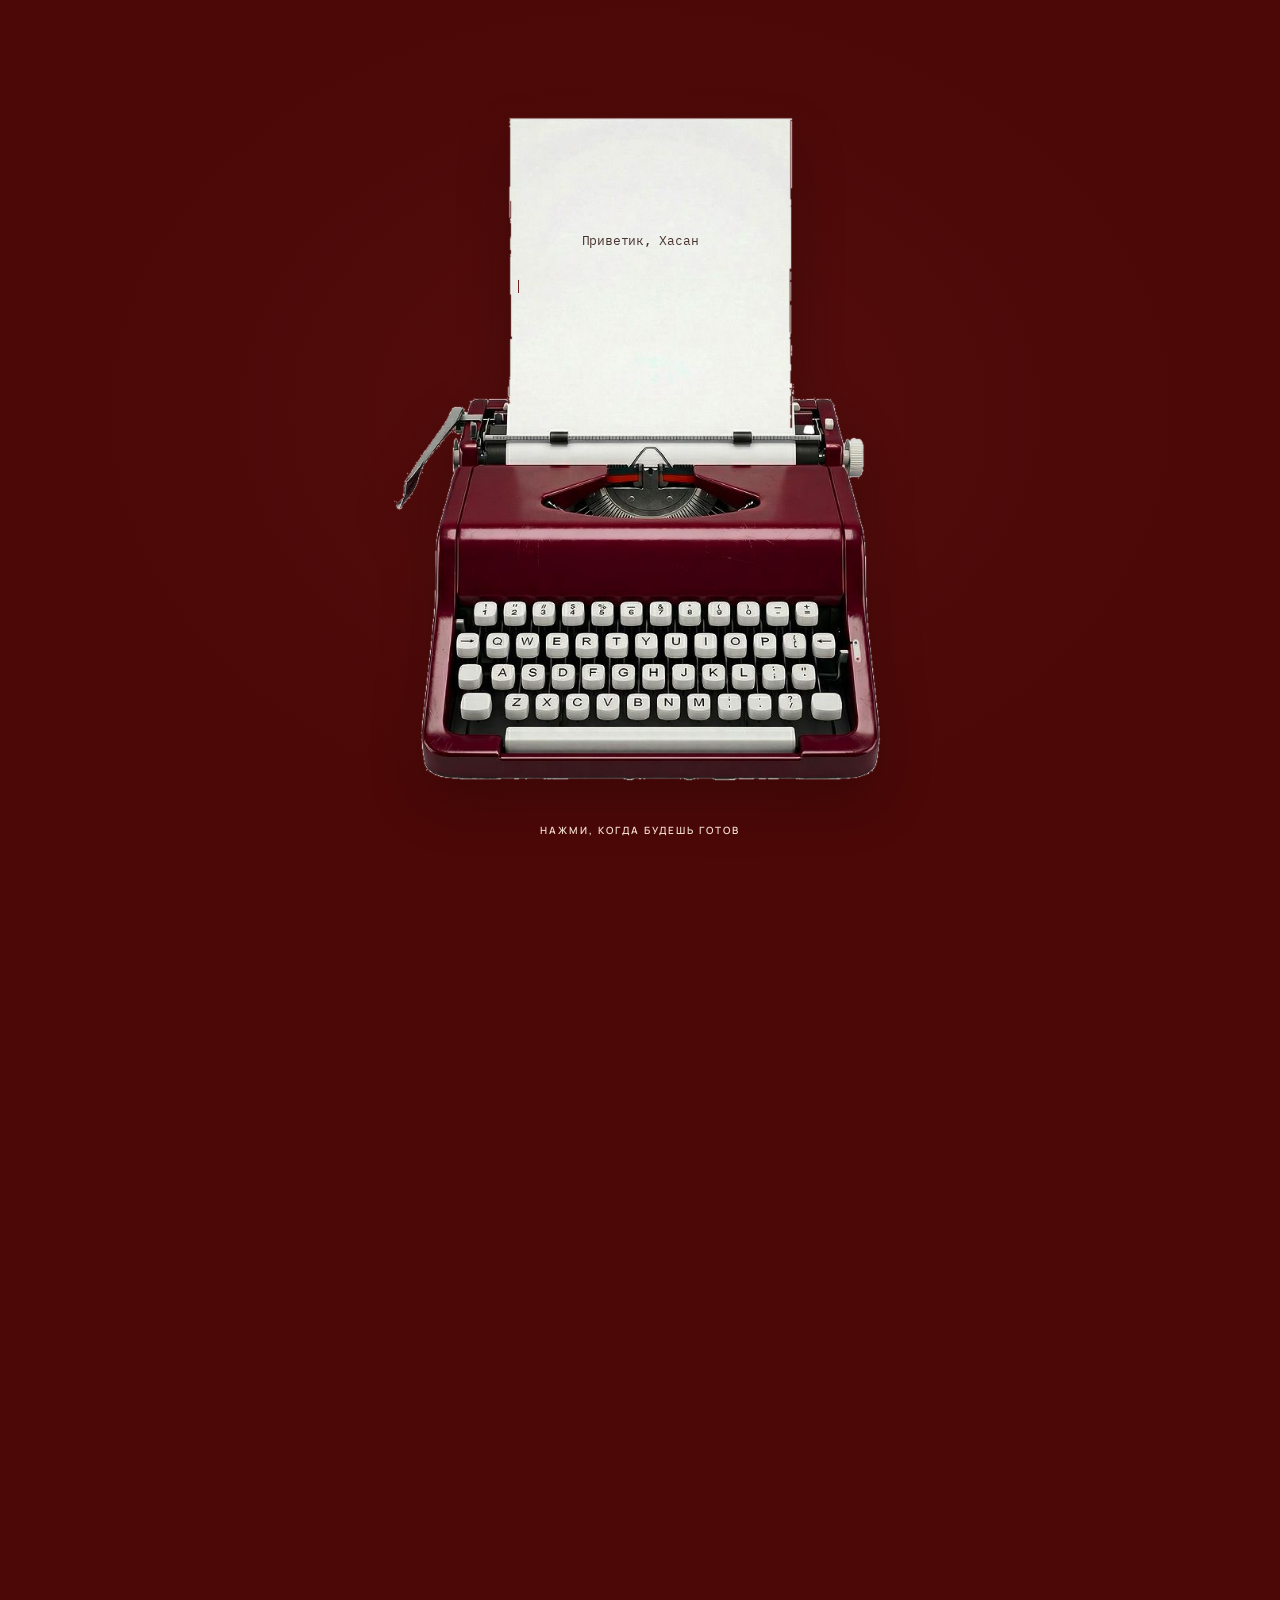
==== commit 4e25a6fc: "Add files via upload" ====
--- a/chapter-two.html
+++ b/chapter-two.html
@@ -1,5 +1,5 @@
 <!DOCTYPE html>
-<html lang="ru" class="letter-gate-pending">
+<html lang="ru">
 <head>
   <meta charset="UTF-8">
   <meta name="viewport" content="width=device-width, initial-scale=1">
@@ -14,7 +14,7 @@
 </head>
 <body data-page="chapter-two">
   <div class="grain" aria-hidden="true"></div>
-  <header class="topbar cover-topbar chapter-two-topbar"><span class="logo" aria-label="Глава вторая">Х<span>.</span></span><nav class="cover-nav" aria-label="Навигация второй главы"><button type="button" data-next="senses">ПЯТЬ ЧУВСТВ</button></nav><span class="top-action chapter-two-label">ГЛАВА II</span></header>
+  <header class="topbar cover-topbar chapter-two-topbar"><span class="logo" aria-label="Глава вторая">Х<span>.</span></span><nav class="cover-nav" aria-label="Навигация второй главы"><button type="button" data-next="senses">ПЯТЬ ЧУВСТВ</button></nav><button class="top-action chapter-two-restart" id="restartTop" type="button" aria-label="Начать всю историю сначала">НАЧАТЬ СНАЧАЛА ↗</button></header>
   <main class="chapter-two-main">
     <section class="scene senses-game-scene" id="senses" hidden aria-label="Пять чувств — интерактивные загадки">
       <div class="senses-intro">
@@ -53,8 +53,8 @@
       <div class="letter-opening">
         <p class="eyebrow">ПОСЛЕ ВСЕХ ПЯТИ ЧУВСТВ</p>
         <span class="letter-opening-mark" aria-hidden="true">♡</span>
-        <h2 id="personalLetterTitle">А ТЕПЕРЬ —<br><em>МОИ СЛОВА.</em></h2>
-        <p>Есть вещи, которые хочется сказать не загадками.</p>
+        <h2 id="personalLetterTitle"><em>ВЕЧНО</em></h2>
+        <p>Люблю и буду любить.</p>
       </div>
 
       <article class="personal-letter" aria-label="Личное письмо">
--- a/chapter-two.css
+++ b/chapter-two.css
@@ -4178,16 +4178,7 @@
   margin-top: clamp(30px, 4vw, 56px);
   padding: 0;
 }
-.scene-nav::before {
-  content: "";
-  display: block;
-  width: 86px;
-  height: 5px;
-  margin-bottom: 15px;
-  border-radius: 8px;
-  background: linear-gradient(90deg, var(--blue-deep), var(--wine));
-  transform: rotate(-2deg);
-}
+.scene-nav::before { content:none !important; display:none !important; }
 
 /* Chapter transitions are blended into the same paper field. */
 #welcome{
@@ -4568,18 +4559,7 @@
   border-radius: 50%;
   background: radial-gradient(circle,rgba(169,207,223,.58),transparent 70%);
 }
-#transition .transition-content::after {
-  content: "";
-  position: absolute;
-  z-index: -1;
-  left: -5%; top: 8%;
-  width: 9px; height: 78%;
-  border: 0;
-  border-radius: 8px;
-  background: linear-gradient(180deg,var(--blue),var(--paper-pink-deep),var(--wine-soft));
-  transform: rotate(2deg);
-  opacity: .62;
-}
+#transition .transition-content::after { content:none !important; display:none !important; }
 #transition .eyebrow { color: var(--wine); }
 #transition h2 {
   color: var(--wine);
@@ -4655,16 +4635,7 @@
   position: relative;
   border: 0 !important;
 }
-#senses .sense-chapter::before {
-  content: "";
-  position: absolute;
-  left: 0; top: 0;
-  width: 46px; height: 5px;
-  border-radius: 5px;
-  background: linear-gradient(90deg,var(--blue-deep),var(--paper-pink-deep));
-  transform: rotate(-2deg);
-  opacity: .75;
-}
+#senses .sense-chapter::before { content:none !important; display:none !important; }
 #senses .sense-chapter:nth-child(even)::before { left: auto; right: 3%; background: var(--paper-pink-deep); }
 #senses .sense-number { color: var(--blue-deep); font: italic 34px var(--display); }
 #senses .sense-heading h3 { color: var(--wine); font: 600 clamp(39px,5.8vw,74px)/.92 var(--display); }
@@ -8571,3 +8542,1100 @@
 html body #style .style-next .text-link span {
   color: var(--sky, #8fc7e2) !important;
 }
+
+
+
+/* FIVE SENSES — one continuous editorial route inspired by the supplied reference. */
+#senses .sense-route {
+  position: relative;
+  isolation: isolate;
+  width: min(100% - 44px, 1180px);
+  margin: clamp(42px, 6vw, 82px) auto 0;
+  padding: 0 0 clamp(40px, 7vw, 90px);
+  color: var(--ink, #342c2b);
+}
+#senses .sense-route-heading {
+  position: relative;
+  z-index: 2;
+  max-width: 720px;
+  margin: 0 auto clamp(54px, 8vw, 100px);
+  text-align: center;
+}
+#senses .sense-route-heading .eyebrow {
+  margin-bottom: 18px;
+  color: var(--wine, #76212b);
+  font-size: 10px;
+  letter-spacing: .2em;
+}
+#senses .sense-route-heading h3 {
+  margin: 0;
+  color: var(--wine, #76212b);
+  font: 600 clamp(32px, 5.4vw, 64px)/.98 var(--display, Georgia), Georgia, serif;
+  letter-spacing: -.035em;
+}
+#senses .sense-route-heading h3 em {
+  color: var(--sky-deep, #79b8c8);
+  font-style: normal;
+}
+#senses .sense-route-heading > p:last-child {
+  margin: 20px 0 0;
+  color: var(--ink-soft, #66585a);
+  font: italic clamp(16px, 1.5vw, 20px)/1.5 var(--serif, Georgia), Georgia, serif;
+}
+#senses .sense-route-track {
+  position: relative;
+  display: flex;
+  flex-direction: column;
+  gap: clamp(68px, 9vw, 124px);
+}
+#senses .sense-route-line {
+  position: absolute;
+  z-index: -1;
+  inset: 150px 0 40px;
+  width: 100%;
+  height: calc(100% - 190px);
+  overflow: visible;
+  pointer-events: none;
+}
+#senses .sense-route-line path {
+  fill: none;
+  stroke: rgba(150, 128, 108, .42);
+  stroke-width: 8;
+  stroke-linecap: round;
+  stroke-linejoin: round;
+  vector-effect: non-scaling-stroke;
+}
+#senses .sense-route-step {
+  position: relative;
+  display: block !important;
+  width: min(48%, 540px);
+  min-width: 0;
+  margin: 0;
+  padding: 0 !important;
+  border: 0 !important;
+  background: transparent !important;
+  box-shadow: none !important;
+}
+#senses .sense-route-step.route-left { align-self: flex-start; }
+#senses .sense-route-step.route-right { align-self: flex-end; }
+#senses .sense-route-step .sense-number {
+  position: absolute;
+  z-index: 3;
+  top: -28px;
+  left: -28px;
+  display: grid;
+  place-items: center;
+  width: 58px;
+  height: 58px;
+  border: 1px solid rgba(118, 33, 43, .26);
+  border-radius: 50%;
+  background: var(--edition-milk, #f8f3e8);
+  color: var(--wine, #76212b) !important;
+  font: italic 27px/1 var(--display, Georgia), Georgia, serif;
+  box-shadow: 0 0 0 8px rgba(248,243,232,.72);
+}
+#senses .sense-route-step.route-right .sense-number {
+  left: auto;
+  right: -28px;
+}
+#senses .sense-route-step .sense-main {
+  width: 100%;
+  max-width: none;
+  padding: 0;
+}
+#senses .sense-route-step .sense-heading {
+  display: flex;
+  align-items: flex-end;
+  justify-content: space-between;
+  gap: 16px;
+  margin: 0 0 14px !important;
+  max-width: none !important;
+}
+#senses .sense-route-step .sense-heading .eyebrow {
+  margin: 0 0 10px;
+  color: var(--wine, #76212b);
+  font-size: 9px;
+  letter-spacing: .18em;
+}
+#senses .sense-route-step .sense-heading h3 {
+  max-width: 100%;
+  margin: 0;
+  color: var(--wine, #76212b) !important;
+  font: 600 clamp(30px, 4vw, 48px)/1.04 var(--display, Georgia), Georgia, serif !important;
+  letter-spacing: -.025em;
+}
+#senses .sense-route-step .sense-symbol {
+  flex: 0 0 auto;
+  color: var(--sky-deep, #79b8c8) !important;
+  font: 400 clamp(34px, 4vw, 52px)/1 var(--serif, Georgia), Georgia, serif;
+  opacity: .9;
+}
+#senses .sense-route-step .sense-description {
+  max-width: 590px;
+  margin: 0 0 24px !important;
+  color: var(--ink-soft, #66585a) !important;
+  font: clamp(17px, 1.5vw, 20px)/1.65 var(--serif, Georgia), Georgia, serif !important;
+  white-space: pre-line;
+}
+#senses .sense-route-step .sense-content {
+  margin: 0;
+}
+#senses .sense-route-step .sense-content > :first-child { margin-top: 0; }
+#senses .sense-route-step .sense-content figure,
+#senses .sense-route-step .sense-content img {
+  max-width: 100%;
+}
+#senses .sense-route-step .sense-heading,
+#senses .sense-route-step .sense-description,
+#senses .sense-route-step .sense-content {
+  position: relative;
+  z-index: 1;
+}
+#senses .sense-route-step .sense-heading::after {
+  content: "";
+  position: absolute;
+  bottom: -9px;
+  left: 0;
+  width: 54px;
+  height: 1px;
+  background: rgba(118,33,43,.28);
+}
+#senses .sense-route-step.route-right .sense-heading::after {
+  left: auto;
+  right: 0;
+}
+#senses .sense-route-step .sight-memory-hero,
+#senses .sense-route-step .scent-memory-photo {
+  margin: 24px 0 18px;
+}
+#senses .sense-route-step .sight-memory-hero img,
+#senses .sense-route-step .scent-memory-photo img {
+  display: block;
+  width: 100%;
+  max-height: 420px;
+  object-fit: cover;
+}
+#senses .sense-route-step .sight-memory-hero figcaption,
+#senses .sense-route-step .scent-memory-photo figcaption {
+  color: var(--wine, #76212b);
+  font-size: 9px;
+  letter-spacing: .13em;
+}
+#senses .sense-route-step .audio-story-track,
+#senses .sense-route-step .touch-art-stage,
+#senses .sense-route-step .scent-sensory-scene,
+#senses .sense-route-step .cafe-scene {
+  box-shadow: none !important;
+}
+#senses .sense-route-step .sense-heading h3,
+#senses .sense-route-step .sense-description {
+  text-align: left;
+}
+#senses .sense-route-step.route-right .sense-heading {
+  flex-direction: row-reverse;
+}
+#senses .sense-route-step.route-right .sense-heading > div {
+  text-align: right;
+}
+#senses .sense-route-step.route-right .sense-description {
+  margin-left: auto !important;
+  text-align: right;
+}
+#senses .sense-route-step.route-right .sense-content {
+  margin-left: auto;
+}
+#senses .sense-route-step.route-right .sense-content > * {
+  margin-left: auto;
+}
+#senses .sense-route-step.route-right .sense-content .audio-story-list,
+#senses .sense-route-step.route-right .sense-content .scent-sensory-scene,
+#senses .sense-route-step.route-right .sense-content .touch-experience {
+  width: 100%;
+}
+#senses .sense-route-step.route-right .sense-content .scent-scene-copy {
+  text-align: right;
+}
+@media (max-width: 760px) {
+  #senses .sense-route {
+    width: calc(100% - 30px);
+    margin-top: 42px;
+    padding-bottom: 34px;
+  }
+  #senses .sense-route-heading {
+    margin: 0 0 48px;
+    text-align: left;
+    padding-left: 4px;
+  }
+  #senses .sense-route-heading h3 {
+    font-size: clamp(30px, 8vw, 44px);
+  }
+  #senses .sense-route-track {
+    gap: 58px;
+    padding-left: 42px;
+  }
+  #senses .sense-route-line {
+    inset: 105px auto 30px 0;
+    width: 58px;
+    height: calc(100% - 135px);
+  }
+  #senses .sense-route-step,
+  #senses .sense-route-step.route-left,
+  #senses .sense-route-step.route-right {
+    align-self: stretch;
+    width: 100%;
+    max-width: none;
+  }
+  #senses .sense-route-step .sense-number,
+  #senses .sense-route-step.route-right .sense-number {
+    top: 0;
+    left: -56px;
+    right: auto;
+    width: 42px;
+    height: 42px;
+    font-size: 20px;
+    box-shadow: 0 0 0 5px rgba(248,243,232,.8);
+  }
+  #senses .sense-route-step .sense-heading,
+  #senses .sense-route-step.route-right .sense-heading {
+    flex-direction: row;
+    align-items: flex-start;
+    text-align: left;
+  }
+  #senses .sense-route-step .sense-heading > div,
+  #senses .sense-route-step.route-right .sense-heading > div {
+    text-align: left;
+  }
+  #senses .sense-route-step .sense-heading h3 {
+    font-size: clamp(30px, 8vw, 42px) !important;
+  }
+  #senses .sense-route-step .sense-description,
+  #senses .sense-route-step.route-right .sense-description {
+    margin-left: 0 !important;
+    text-align: left;
+    font-size: 17px !important;
+  }
+  #senses .sense-route-step .sense-content,
+  #senses .sense-route-step.route-right .sense-content {
+    width: 100%;
+    margin-left: 0;
+  }
+  #senses .sense-route-step.route-right .sense-content > * {
+    margin-left: 0;
+  }
+  #senses .sense-route-step .sense-heading::after,
+  #senses .sense-route-step.route-right .sense-heading::after {
+    left: 0;
+    right: auto;
+  }
+}
+@media (prefers-reduced-motion: no-preference) {
+  #senses .sense-route-step {
+    animation: senseRouteReveal .7s ease both;
+  }
+  #senses .sense-route-step:nth-child(2) { animation-delay: .06s; }
+  #senses .sense-route-step:nth-child(3) { animation-delay: .12s; }
+  #senses .sense-route-step:nth-child(4) { animation-delay: .18s; }
+  #senses .sense-route-step:nth-child(5) { animation-delay: .24s; }
+  @keyframes senseRouteReveal {
+    from { opacity: 0; transform: translateY(18px); }
+    to { opacity: 1; transform: translateY(0); }
+  }
+}
+
+
+/* EDITORIAL SENSE ROUTE — closer to the reference: flowing path, numbered markers, text and the five original sense symbols. */
+#senses .sense-route {
+  width: min(100% - 54px, 1220px);
+  padding-bottom: clamp(55px, 8vw, 105px);
+}
+#senses .sense-route-heading {
+  max-width: 760px;
+  margin-bottom: clamp(62px, 9vw, 112px);
+  text-align: left;
+}
+#senses .sense-route-heading h3 {
+  font-size: clamp(36px, 5.8vw, 68px);
+  line-height: .98;
+}
+#senses .sense-route-track {
+  gap: clamp(94px, 12vw, 154px);
+}
+#senses .sense-route-line {
+  inset: 110px 0 15px;
+  height: calc(100% - 125px);
+}
+#senses .sense-route-line path {
+  stroke: rgba(153, 132, 110, .55);
+  stroke-width: 9;
+}
+#senses .sense-route-step {
+  width: min(46%, 520px);
+}
+#senses .sense-route-step .sense-number {
+  top: 10px;
+  left: auto;
+  right: -88px;
+  width: 58px;
+  height: 66px;
+  border: 0;
+  border-radius: 0;
+  clip-path: polygon(50% 0, 100% 30%, 88% 76%, 50% 100%, 12% 76%, 0 30%);
+  background: var(--wine, #76212b);
+  color: #fff8ed !important;
+  box-shadow: none;
+  font-size: 24px;
+}
+#senses .sense-route-step.route-right .sense-number {
+  left: -88px;
+  right: auto;
+}
+#senses .sense-route-step .sense-heading {
+  margin-bottom: 20px !important;
+}
+#senses .sense-route-step .sense-heading h3 {
+  font-size: clamp(31px, 4.2vw, 50px) !important;
+  letter-spacing: -.02em;
+}
+#senses .sense-route-step .sense-symbol {
+  display: grid;
+  place-items: center;
+  width: 62px;
+  height: 62px;
+  border: 1px solid rgba(118,33,43,.2);
+  border-radius: 50%;
+  background: rgba(248,243,232,.8);
+  color: var(--wine, #76212b) !important;
+  font-size: 34px;
+}
+#senses .sense-route-step .sense-description {
+  max-width: 490px;
+  font-size: clamp(16px, 1.42vw, 19px) !important;
+  line-height: 1.58 !important;
+}
+#senses .sense-route-step .sense-heading::after {
+  display: none;
+}
+#senses .sense-route-step.route-left .sense-number {
+  right: -88px;
+}
+#senses .sense-route-step.route-right .sense-number {
+  left: -88px;
+}
+#senses .sense-route-step.route-right .sense-heading {
+  flex-direction: row;
+}
+#senses .sense-route-step.route-right .sense-heading > div {
+  text-align: right;
+}
+#senses .sense-route-step.route-right .sense-description {
+  text-align: right;
+}
+#senses .sense-route-step.route-right .sense-content {
+  text-align: right;
+}
+#senses .sense-route-step.route-right .sense-content .audio-story-list,
+#senses .sense-route-step.route-right .sense-content .touch-experience,
+#senses .sense-route-step.route-right .sense-content .scent-sensory-scene,
+#senses .sense-route-step.route-right .sense-content .sight-editorial-gallery,
+#senses .sense-route-step.route-right .sense-content .spot-difference {
+  text-align: left;
+}
+@media (max-width: 760px) {
+  #senses .sense-route {
+    width: calc(100% - 34px);
+  }
+  #senses .sense-route-heading {
+    margin-bottom: 52px;
+  }
+  #senses .sense-route-track {
+    gap: 70px;
+    padding-left: 48px;
+  }
+  #senses .sense-route-line {
+    inset: 92px auto 20px 0;
+    width: 58px;
+    height: calc(100% - 112px);
+  }
+  #senses .sense-route-step .sense-number,
+  #senses .sense-route-step.route-left .sense-number,
+  #senses .sense-route-step.route-right .sense-number {
+    top: 2px;
+    left: -59px;
+    right: auto;
+    width: 42px;
+    height: 48px;
+    font-size: 18px;
+  }
+  #senses .sense-route-step .sense-heading,
+  #senses .sense-route-step.route-right .sense-heading {
+    flex-direction: row;
+  }
+  #senses .sense-route-step .sense-heading > div,
+  #senses .sense-route-step.route-right .sense-heading > div {
+    text-align: left;
+  }
+  #senses .sense-route-step .sense-description,
+  #senses .sense-route-step.route-right .sense-description {
+    text-align: left;
+  }
+  #senses .sense-route-step .sense-symbol {
+    width: 46px;
+    height: 46px;
+    font-size: 27px;
+  }
+  #senses .sense-route-step.route-right .sense-content {
+    text-align: left;
+  }
+}
+
+/* Difference markers: every correctly found spot stays unmistakably circled in red. */
+#challenges .spot-hit.is-found,
+#senses .spot-hit.is-found {
+  border: 4px solid #e32636 !important;
+  background: rgba(227, 38, 54, .14) !important;
+  box-shadow:
+    0 0 0 3px rgba(255,255,255,.92),
+    0 0 0 6px rgba(227,38,54,.3),
+    0 0 18px rgba(227,38,54,.62) !important;
+  opacity: 1 !important;
+  cursor: default !important;
+}
+#challenges .spot-hit.is-found::after,
+#senses .spot-hit.is-found::after {
+  content: "";
+  position: absolute;
+  inset: 30%;
+  border-radius: 50%;
+  background: rgba(227,38,54,.26);
+}
+
+
+/* FIVE SENSES — clean editorial route inspired by the supplied winding-path reference.
+   Keep the site's own cream/wine palette and the original copy + symbols only. */
+#senses .sense-route {
+  width: min(100% - 56px, 1180px) !important;
+  margin: clamp(32px, 5vw, 68px) auto 0 !important;
+  padding: 0 0 76px !important;
+}
+#senses .sense-route-heading {
+  width: 100% !important;
+  max-width: 100% !important;
+  margin: 0 0 clamp(58px, 8vw, 100px) !important;
+  text-align: left !important;
+}
+#senses .sense-route-heading h3 {
+  max-width: 820px;
+  font-size: clamp(38px, 6vw, 76px) !important;
+  line-height: .98 !important;
+  color: var(--wine, #76212b) !important;
+}
+#senses .sense-route-heading h3 em {
+  color: var(--wine, #76212b) !important;
+}
+#senses .sense-route-heading > p:last-child {
+  margin-top: 16px !important;
+  color: var(--ink-soft, #66585a) !important;
+}
+#senses .sense-route-track {
+  position: relative !important;
+  gap: clamp(82px, 10vw, 132px) !important;
+}
+#senses .sense-route-line {
+  inset: 0 0 0 !important;
+  height: 100% !important;
+  width: 100% !important;
+  overflow: visible !important;
+}
+#senses .sense-route-line path {
+  stroke: color-mix(in srgb, var(--wine, #76212b) 23%, transparent) !important;
+  stroke-width: 7 !important;
+  stroke-linecap: round !important;
+  stroke-linejoin: round !important;
+}
+#senses .sense-route-step {
+  width: min(43%, 470px) !important;
+  min-height: 170px;
+  padding: 0 !important;
+  border: 0 !important;
+  background: transparent !important;
+  box-shadow: none !important;
+}
+#senses .sense-route-step.route-left { align-self: flex-start !important; }
+#senses .sense-route-step.route-right { align-self: flex-end !important; }
+#senses .sense-route-step .sense-number,
+#senses .sense-route-step.route-right .sense-number {
+  top: 0 !important;
+  left: auto !important;
+  right: -105px !important;
+  width: 58px !important;
+  height: 68px !important;
+  border: 0 !important;
+  border-radius: 0 !important;
+  clip-path: polygon(50% 0, 100% 27%, 88% 76%, 50% 100%, 12% 76%, 0 27%) !important;
+  background: var(--wine, #76212b) !important;
+  color: var(--edition-milk, #f8f3e8) !important;
+  box-shadow: none !important;
+  font: italic 25px/1 var(--display, Georgia), Georgia, serif !important;
+}
+#senses .sense-route-step.route-right .sense-number {
+  left: -105px !important;
+  right: auto !important;
+}
+#senses .sense-route-step .sense-heading,
+#senses .sense-route-step.route-right .sense-heading {
+  display: flex !important;
+  align-items: flex-start !important;
+  justify-content: flex-start !important;
+  flex-direction: row !important;
+  gap: 18px !important;
+  margin: 0 0 14px !important;
+  text-align: left !important;
+}
+#senses .sense-route-step .sense-heading > div,
+#senses .sense-route-step.route-right .sense-heading > div {
+  text-align: left !important;
+}
+#senses .sense-route-step .sense-heading .eyebrow {
+  margin: 0 0 8px !important;
+  color: var(--wine, #76212b) !important;
+  font-size: 10px !important;
+  letter-spacing: .12em !important;
+}
+#senses .sense-route-step .sense-heading h3 {
+  margin: 0 !important;
+  color: var(--wine, #76212b) !important;
+  font: 500 clamp(27px, 3.4vw, 42px)/1.06 var(--display, Georgia), Georgia, serif !important;
+  letter-spacing: -.015em !important;
+}
+#senses .sense-route-step .sense-symbol {
+  display: grid !important;
+  flex: 0 0 54px !important;
+  place-items: center !important;
+  width: 54px !important;
+  height: 54px !important;
+  margin-top: 2px !important;
+  border: 0 !important;
+  border-radius: 0 !important;
+  background: transparent !important;
+  color: var(--wine, #76212b) !important;
+  font: 400 43px/1 var(--serif, Georgia), Georgia, serif !important;
+  opacity: .85 !important;
+}
+#senses .sense-route-step .sense-description,
+#senses .sense-route-step.route-right .sense-description {
+  max-width: 470px !important;
+  margin: 0 !important;
+  color: var(--ink-soft, #66585a) !important;
+  font: 400 clamp(15px, 1.3vw, 18px)/1.55 var(--serif, Georgia), Georgia, serif !important;
+  text-align: left !important;
+  white-space: pre-line !important;
+}
+#senses .sense-route-step .sense-main {
+  padding: 0 !important;
+  width: 100% !important;
+}
+#senses .sense-route-step .sense-heading::after { display: none !important; }
+#senses .sense-route-step .sense-content { display: none !important; }
+@media (max-width: 760px) {
+  #senses .sense-route { width: calc(100% - 42px) !important; }
+  #senses .sense-route-heading { margin-bottom: 46px !important; }
+  #senses .sense-route-track {
+    gap: 66px !important;
+    padding-left: 48px !important;
+  }
+  #senses .sense-route-line {
+    inset: 0 auto 0 0 !important;
+    width: 56px !important;
+    height: 100% !important;
+  }
+  #senses .sense-route-line path {
+    d: path("M28 0 C55 60 3 95 28 150 C53 205 3 250 28 305 C53 360 3 405 28 460");
+    stroke-width: 5 !important;
+  }
+  #senses .sense-route-step,
+  #senses .sense-route-step.route-left,
+  #senses .sense-route-step.route-right {
+    align-self: stretch !important;
+    width: 100% !important;
+    min-height: 0 !important;
+  }
+  #senses .sense-route-step .sense-number,
+  #senses .sense-route-step.route-right .sense-number {
+    top: 0 !important;
+    left: -62px !important;
+    right: auto !important;
+    width: 42px !important;
+    height: 50px !important;
+    font-size: 18px !important;
+  }
+  #senses .sense-route-step .sense-heading,
+  #senses .sense-route-step.route-right .sense-heading {
+    gap: 12px !important;
+  }
+  #senses .sense-route-step .sense-heading h3 {
+    font-size: clamp(25px, 7vw, 34px) !important;
+  }
+  #senses .sense-route-step .sense-symbol {
+    flex-basis: 38px !important;
+    width: 38px !important;
+    height: 38px !important;
+    font-size: 32px !important;
+  }
+  #senses .sense-route-step .sense-description {
+    font-size: 15px !important;
+    line-height: 1.52 !important;
+  }
+}
+
+/* Found differences: thin red circles, never filled squares. */
+#challenges .spot-hit.is-found,
+#senses .spot-hit.is-found {
+  width: clamp(34px, 4.5vw, 48px) !important;
+  aspect-ratio: 1 !important;
+  border: 1.5px solid #c72c35 !important;
+  border-radius: 50% !important;
+  background: transparent !important;
+  box-shadow: none !important;
+  opacity: 1 !important;
+}
+#challenges .spot-hit.is-found::after,
+#senses .spot-hit.is-found::after {
+  content: none !important;
+}
+
+
+/* Softer, friendlier details for the five-senses route. */
+#senses .sense-route {
+  --route-blue: var(--sky, #a9d5df);
+  padding-bottom: 112px !important;
+}
+#senses .sense-route-line {
+  inset: 0 0 -132px !important;
+  height: calc(100% + 132px) !important;
+  z-index: 0 !important;
+  overflow: visible !important;
+}
+#senses .sense-route-line path {
+  stroke: color-mix(in srgb, var(--wine, #76212b) 25%, var(--route-blue)) !important;
+  stroke-width: 6 !important;
+}
+#senses .sense-route-track { z-index: 1 !important; }
+#senses .sense-route-step .sense-symbol {
+  color: var(--sky-deep, #79b8c8) !important;
+}
+#senses .sense-route-doodle {
+  position: absolute;
+  z-index: 2;
+  top: auto;
+  bottom: 4px;
+  right: -28px;
+  color: var(--sky-deep, #79b8c8);
+  font: 26px/1 var(--serif, Georgia), serif;
+  opacity: .88;
+  pointer-events: none;
+  transform: rotate(-12deg);
+}
+#senses .sense-route-step.route-right .sense-route-doodle {
+  right: auto;
+  left: -30px;
+  color: var(--wine, #76212b);
+  transform: rotate(10deg);
+}
+#senses .sense-route-step:nth-child(2) .sense-route-doodle,
+#senses .sense-route-step:nth-child(4) .sense-route-doodle {
+  color: var(--sky-deep, #79b8c8);
+}
+#senses .chapter-transition {
+  position: relative;
+}
+#senses .chapter-transition::before {
+  content: "✦";
+  display: block;
+  width: fit-content;
+  margin: -28px auto 22px;
+  color: var(--sky-deep, #79b8c8);
+  font: 26px/1 var(--serif, Georgia), serif;
+}
+@media (max-width: 760px) {
+  #senses .sense-route {
+    padding-bottom: 100px !important;
+  }
+  #senses .sense-route-line {
+    inset: 0 auto -108px 0 !important;
+    width: 56px !important;
+    height: calc(100% + 108px) !important;
+  }
+  #senses .sense-route-line path {
+    d: path("M500 0 C900 90 100 170 500 270 C900 370 100 470 500 570 C900 670 100 770 500 870 C900 970 100 1070 500 1170 C500 1250 500 1320 500 1450") !important;
+    stroke-width: 5 !important;
+  }
+  #senses .sense-route-doodle {
+    right: 2px !important;
+    bottom: -20px !important;
+    font-size: 21px !important;
+  }
+  #senses .sense-route-step.route-right .sense-route-doodle {
+    left: auto !important;
+    right: 2px !important;
+  }
+}
+
+
+/* ROUTE COLOR SYSTEM: burgundy paths, existing site-blue headings, delicate editorial stickers. */
+#senses .sense-route-line path,
+#challenges .puzzle-route-line path {
+  fill: none !important;
+  stroke: var(--wine, #76212b) !important;
+  stroke-width: 3.2 !important;
+  stroke-linecap: round !important;
+  stroke-linejoin: round !important;
+  opacity: .72 !important;
+}
+#senses .sense-route-line {
+  z-index: 0 !important;
+  pointer-events: none !important;
+}
+#senses .sense-route-step,
+#challenges .puzzle-route-step {
+  position: relative !important;
+  z-index: 1 !important;
+}
+#senses .sense-route-step .sense-heading h3,
+#senses .sense-route-heading h3,
+#challenges .challenge-heading h2,
+#challenges .puzzle-slide-heading h3 {
+  color: var(--sky-deep, #79b8c8) !important;
+}
+#senses .sense-route-heading h3 em,
+#challenges .challenge-heading h2 em {
+  color: var(--sky-deep, #79b8c8) !important;
+}
+#senses .sense-route-step .sense-number,
+#challenges .puzzle-route-number {
+  background: var(--wine, #76212b) !important;
+  color: var(--edition-milk, #f8f3e8) !important;
+}
+#senses .sense-route-doodle,
+#challenges .puzzle-route-doodle {
+  color: var(--sky-deep, #79b8c8) !important;
+}
+#senses .sense-route-step.route-right .sense-route-doodle,
+#challenges .puzzle-route-step.route-right .puzzle-route-doodle {
+  color: var(--wine, #76212b) !important;
+}
+
+/* Tiny paper-cut / stitched illustration accents, deliberately replaceable. */
+#senses .sense-route-step::after,
+#challenges .puzzle-route-step::after {
+  content: "✦";
+  position: absolute;
+  right: 4%;
+  bottom: 3px;
+  color: var(--sky-deep, #79b8c8);
+  font: 24px/1 Georgia, serif;
+  opacity: .82;
+  transform: rotate(-13deg);
+  pointer-events: none;
+}
+#senses .sense-route-step.route-right::after,
+#challenges .puzzle-route-step.route-right::after {
+  right: auto;
+  left: 4%;
+  color: var(--wine, #76212b);
+  transform: rotate(12deg);
+}
+#senses .sense-route-step:nth-child(2)::after,
+#challenges .puzzle-route-step:nth-child(2)::after { content: "♡"; }
+#senses .sense-route-step:nth-child(3)::after,
+#challenges .puzzle-route-step:nth-child(3)::after { content: "✿"; }
+#senses .sense-route-step:nth-child(4)::after,
+#challenges .puzzle-route-step:nth-child(4)::after { content: "✧"; }
+#senses .sense-route-step:nth-child(5)::after,
+#challenges .puzzle-route-step:nth-child(5)::after { content: "⋆"; }
+
+/* Challenges become a full vertical winding route; puzzle contents remain mounted and interactive. */
+#challenges .puzzle-route {
+  width: min(1180px, calc(100% - 56px)) !important;
+  margin: 48px auto 88px !important;
+  position: relative !important;
+}
+#challenges .puzzle-route .chapter-gallery-top {
+  position: relative;
+  z-index: 2;
+  margin-bottom: 58px;
+}
+#challenges .puzzle-route .chapter-slides {
+  display: flex !important;
+  flex-direction: column !important;
+  gap: clamp(86px, 10vw, 132px) !important;
+  position: relative !important;
+  min-height: 0 !important;
+}
+#challenges .puzzle-route .chapter-slide,
+#challenges .puzzle-route .chapter-slide.is-active {
+  display: block !important;
+  width: min(45%, 520px) !important;
+  min-height: 170px;
+  position: relative !important;
+  padding: 0 0 22px !important;
+  margin: 0 !important;
+  border: 0 !important;
+  border-radius: 0 !important;
+  background: transparent !important;
+  box-shadow: none !important;
+  animation: none !important;
+  overflow: visible !important;
+}
+#challenges .puzzle-route .chapter-slide.route-left { align-self: flex-start !important; }
+#challenges .puzzle-route .chapter-slide.route-right { align-self: flex-end !important; }
+#challenges .puzzle-route-line {
+  position: absolute !important;
+  z-index: 0 !important;
+  inset: 58px 0 -10px !important;
+  width: 100% !important;
+  height: calc(100% - 48px) !important;
+  overflow: visible !important;
+  pointer-events: none !important;
+}
+#challenges .puzzle-route-number {
+  position: absolute;
+  top: 0;
+  right: -92px;
+  display: grid;
+  place-items: center;
+  width: 54px;
+  height: 62px;
+  clip-path: polygon(50% 0,100% 28%,88% 76%,50% 100%,12% 76%,0 28%);
+  font: italic 23px/1 Georgia,serif;
+}
+#challenges .puzzle-route-step.route-right .puzzle-route-number {
+  right: auto;
+  left: -92px;
+}
+#challenges .puzzle-slide-heading {
+  display: flex !important;
+  align-items: center !important;
+  justify-content: flex-start !important;
+  gap: 16px !important;
+  padding: 0 0 14px !important;
+  margin: 0 0 20px !important;
+  border: 0 !important;
+}
+#challenges .puzzle-slide-heading > span:first-child {
+  color: var(--wine, #76212b) !important;
+  font: 600 10px/1.4 var(--font-mono, monospace) !important;
+  letter-spacing: .13em !important;
+}
+#challenges .puzzle-slide-heading h3 {
+  margin: 0 !important;
+  font: 500 clamp(27px, 3.5vw, 42px)/1.05 var(--display, Georgia), Georgia, serif !important;
+}
+#challenges .puzzle-route-doodle {
+  margin-left: auto;
+  font: 28px/1 Georgia,serif;
+}
+#challenges .puzzle-route .chapter-gallery-nav {
+  position: relative;
+  z-index: 2;
+  border: 0 !important;
+  padding-top: 16px !important;
+}
+#challenges .puzzle-route .gallery-dots button.active {
+  width: 9px !important;
+  height: 9px !important;
+  border-radius: 50% !important;
+  background: var(--sky-deep, #79b8c8) !important;
+}
+#challenges .puzzle-route .chapter-slide > [data-spot-game],
+#challenges .puzzle-route .chapter-slide .riddle-panel,
+#challenges .puzzle-route .chapter-slide .cafe-receipt {
+  max-width: 100%;
+}
+@media (max-width: 760px) {
+  #challenges .puzzle-route {
+    width: calc(100% - 42px) !important;
+    margin-top: 34px !important;
+  }
+  #challenges .puzzle-route .chapter-slides {
+    gap: 68px !important;
+    padding-left: 48px !important;
+  }
+  #challenges .puzzle-route .chapter-slide,
+  #challenges .puzzle-route .chapter-slide.route-left,
+  #challenges .puzzle-route .chapter-slide.route-right {
+    width: 100% !important;
+    align-self: stretch !important;
+    min-height: 0 !important;
+  }
+  #challenges .puzzle-route-line {
+    inset: 56px auto -30px 0 !important;
+    width: 56px !important;
+    height: calc(100% - 26px) !important;
+  }
+  #challenges .puzzle-route-line path {
+    d: path("M500 0 C900 90 100 170 500 270 C900 370 100 470 500 570 C900 670 100 770 500 870 C900 970 100 1070 500 1170 C500 1280 500 1380 500 1500") !important;
+    stroke-width: 2.6 !important;
+  }
+  #challenges .puzzle-route-number,
+  #challenges .puzzle-route-step.route-right .puzzle-route-number {
+    top: 0 !important;
+    left: -62px !important;
+    right: auto !important;
+    width: 42px !important;
+    height: 48px !important;
+    font-size: 18px !important;
+  }
+  #challenges .puzzle-slide-heading {
+    flex-wrap: wrap !important;
+    gap: 9px !important;
+  }
+  #challenges .puzzle-slide-heading h3 {
+    font-size: clamp(25px, 7vw, 34px) !important;
+  }
+  #challenges .puzzle-route-doodle { font-size: 22px !important; }
+}
+
+/* Keep the winding lines behind content, never across text or controls. */
+#senses .sense-route-track,
+#challenges .puzzle-route .chapter-slides {
+  position: relative !important;
+  z-index: 1 !important;
+}
+
+
+@media (min-width: 761px) {
+  #senses .sense-route-line path {
+    d: path("M500 70 C570 110 570 250 500 330 C430 410 430 550 500 610 C570 670 570 850 500 960 C430 1070 430 1220 500 1330 C570 1440 570 1600 500 1740 C470 1810 500 1880 500 1990") !important;
+  }
+  #challenges .puzzle-route-line path {
+    d: path("M500 20 C570 100 570 260 500 390 C430 520 430 650 500 780 C570 910 570 1080 500 1210 C430 1340 430 1500 500 1630 C570 1760 570 1930 500 2060 C470 2160 500 2300 500 2480") !important;
+  }
+}
+
+
+/* Seamless chapter-two integration: restore the original wine heading and remove card framing. */
+#senses .sense-route-heading h3,
+#senses .sense-route-heading h3 em {
+  color: var(--wine, #76212b) !important;
+}
+
+/* The challenges section should sit directly on the chapter background. */
+#challenges.challenge-gallery,
+#challenges {
+  background: transparent !important;
+  background-image: none !important;
+}
+
+/* Puzzle steps are editorial route elements, not cards. */
+#challenges .puzzle-route .chapter-slide,
+#challenges .puzzle-route .chapter-slide.is-active,
+#challenges .puzzle-route .puzzle-slide {
+  background: transparent !important;
+  background-color: transparent !important;
+  background-image: none !important;
+  border: 0 !important;
+  outline: 0 !important;
+  border-radius: 0 !important;
+  box-shadow: none !important;
+  padding: 0 0 18px !important;
+}
+
+/* Remove the pale panel behind the route itself and any extra slide wrapper treatment. */
+#challenges .puzzle-route,
+#challenges .puzzle-route .chapter-slides {
+  background: transparent !important;
+  border: 0 !important;
+  box-shadow: none !important;
+}
+
+/* Keep the route headings and descriptions naturally integrated with the page. */
+#challenges .puzzle-slide-heading {
+  background: transparent !important;
+  border: 0 !important;
+  box-shadow: none !important;
+  padding-left: 0 !important;
+  padding-right: 0 !important;
+}
+
+/* Final visual correction: challenge titles use the wine accent; puzzle surfaces are fully frameless. */
+#challenges .challenge-heading h2,
+#challenges .challenge-heading h2 em,
+#challenges .puzzle-slide-heading h3 {
+  color: var(--wine, #76212b) !important;
+}
+
+/* Remove the lingering pale paper panels from individual tasks, not just the outer slides. */
+#challenges .riddle-panel,
+#challenges .spot-difference,
+#challenges .audio-story-track,
+#challenges .touch-art-stage,
+#challenges .scent-sensory-scene,
+#challenges .cafe-scene,
+#challenges .cafe-receipt {
+  background: transparent !important;
+  background-color: transparent !important;
+  background-image: none !important;
+  border: 0 !important;
+  outline: 0 !important;
+  border-radius: 0 !important;
+  box-shadow: none !important;
+}
+
+/* The receipt used to be a cream sheet; keep its content but remove the sheet treatment. */
+#challenges .cafe-receipt {
+  clip-path: none !important;
+  padding: 0 !important;
+  color: inherit !important;
+}
+#challenges .riddle-panel:before,
+#challenges .cafe-receipt:before {
+  display: none !important;
+}
+
+
+/* Финальная последовательность: без декоративного экрана между шифром и письмом. */
+#secretChapter, .secret-chapter { display:none !important; }
+
+/* Полученные буквы — обычный текст, без плашек и подложек. */
+#challenges .earned-letter,
+#challenges .earned-letter.receipt-earned,
+#challenges .riddle-already-solved {
+  display:flex !important;
+  align-items:baseline !important;
+  justify-content:flex-start !important;
+  gap:10px !important;
+  padding:0 !important;
+  margin:16px 0 !important;
+  background:transparent !important;
+  border:0 !important;
+  border-radius:0 !important;
+  box-shadow:none !important;
+}
+#challenges .earned-letter span,
+#challenges .earned-letter strong {
+  display:inline !important;
+  padding:0 !important;
+  margin:0 !important;
+  background:transparent !important;
+  border:0 !important;
+  box-shadow:none !important;
+}
+#challenges .earned-letter strong {
+  color:var(--wine,#76212b) !important;
+  font-size:1.45em !important;
+}
+
+/* Буквы для расшифровки — без коричневых/серых квадратных фонов. */
+#challenges .cipher-letter {
+  background:transparent !important;
+  background-color:transparent !important;
+  border:0 !important;
+  box-shadow:none !important;
+  border-radius:0 !important;
+}
+#challenges .cipher-letter b {
+  background:transparent !important;
+  color:var(--wine,#76212b) !important;
+  border:0 !important;
+  box-shadow:none !important;
+}
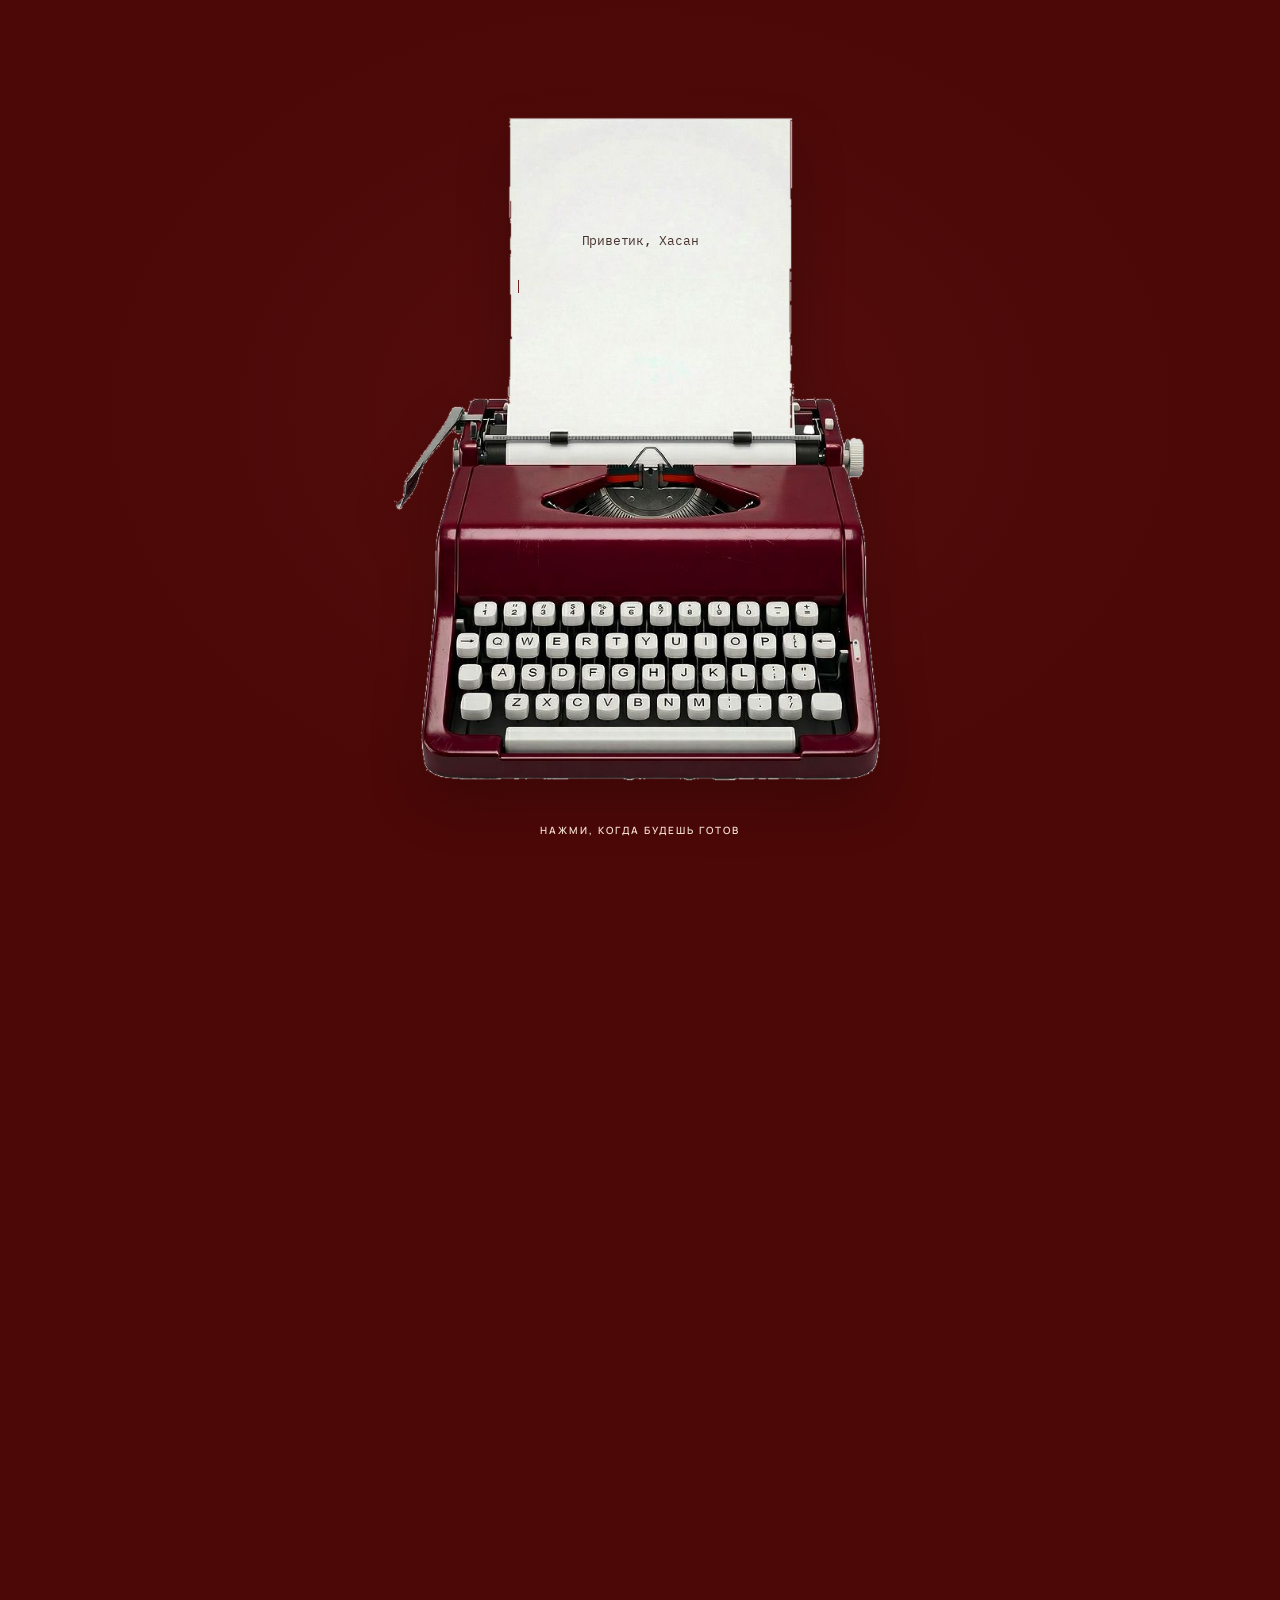
==== commit dfe378c1: "Add files via upload" ====
--- a/chapter-two.html
+++ b/chapter-two.html
@@ -11,6 +11,7 @@
   <link href="https://fonts.googleapis.com/css2?family=Oswald:wght@400;500;600;700&family=Manrope:wght@400;500;600;700;800&family=Cormorant+Garamond:ital,wght@0,500;0,600;0,700;1,500;1,600&display=swap" rel="stylesheet">
   <link rel="stylesheet" href="chapter-two.css">
   <script>(function(){try{if(localStorage.getItem("hasan-chapter-two-unlocked")!=="yes")location.replace("index.html?chapter=locked");}catch(_){location.replace("index.html?chapter=locked");}})();</script>
+  <link rel="stylesheet" href="editorial-system.css">
 </head>
 <body data-page="chapter-two">
   <div class="grain" aria-hidden="true"></div>
--- a/editorial-system.css
+++ b/editorial-system.css
@@ -0,0 +1,393 @@
+
+/* THE WORTHY ARCHIVE — unified editorial design system
+   One controlled layer shared by both chapters. Interaction and content remain in legacy files. */
+:root {
+  --archive-milk: #fbf6ec;
+  --archive-paper: #fffaf2;
+  --archive-wine: #76212b;
+  --archive-wine-deep: #4b1019;
+  --archive-blue: #4d8eae;
+  --archive-blue-soft: #dcecf2;
+  --archive-gold: #c9a36b;
+  --archive-ink: #392d2a;
+  --archive-muted: #816b62;
+  --archive-line: rgba(118,33,43,.19);
+  --archive-shadow: 0 18px 48px rgba(67,38,29,.08);
+  --archive-display: "Oswald", "Arial Narrow", sans-serif;
+  --archive-body: "Manrope", Arial, sans-serif;
+  --archive-serif: "Cormorant Garamond", Georgia, serif;
+}
+
+html { background: var(--archive-milk); }
+body {
+  width: 100% !important;
+  max-width: none !important;
+  min-width: 320px;
+  margin: 0 !important;
+  color: var(--archive-ink);
+  background: var(--archive-milk);
+  font-family: var(--archive-body);
+  overflow-x: clip;
+}
+body, body * { box-sizing: border-box; }
+main { width: 100%; max-width: none; margin: 0 auto; overflow-x: clip; }
+.scene {
+  width: 100% !important;
+  max-width: 1600px !important;
+  margin-inline: auto !important;
+  padding-inline: clamp(22px, 5.2vw, 88px);
+  color: var(--archive-ink);
+  background-color: var(--archive-milk);
+}
+.eyebrow, .section-top, .section-top span, .quality-index,
+.profile-detail-title, .creator-highlights-kicker {
+  color: var(--archive-wine) !important;
+  font-family: var(--archive-body) !important;
+  font-size: 10px !important;
+  font-weight: 800 !important;
+  letter-spacing: .19em !important;
+  line-height: 1.5 !important;
+  text-transform: uppercase;
+}
+h1, h2, h3, h4,
+.chapter-heading h2, .style-title, .senses-intro h2,
+.letter-opening h2, .memory-gallery-heading h2 {
+  color: var(--archive-wine);
+  font-family: var(--archive-display);
+  font-weight: 700;
+  letter-spacing: -.025em;
+  text-wrap: balance;
+}
+p { text-wrap: pretty; }
+a, button { -webkit-tap-highlight-color: transparent; }
+button { font-family: var(--archive-body); }
+
+/* Consistent top navigation and editorial rhythm */
+.topbar {
+  width: min(100% - 44px, 1480px) !important;
+  margin-inline: auto !important;
+  color: var(--archive-wine) !important;
+}
+.topbar a, .topbar button, .topbar .topbar-title {
+  color: var(--archive-wine) !important;
+}
+.scene-nav {
+  border-top: 1px solid var(--archive-line) !important;
+  margin-top: clamp(38px, 6vw, 76px) !important;
+  padding-top: 22px !important;
+}
+.text-link, .scene-nav button {
+  color: var(--archive-wine) !important;
+  font-family: var(--archive-body) !important;
+  font-size: 11px !important;
+  font-weight: 800 !important;
+  letter-spacing: .14em !important;
+  text-transform: uppercase;
+}
+.text-link span, .scene-nav button span { color: var(--archive-blue) !important; }
+
+/* Chapter I — warm editorial cover */
+#welcome {
+  background: var(--archive-milk) !important;
+  color: var(--archive-ink) !important;
+}
+#welcome .hero-layout {
+  width: min(100%, 1400px) !important;
+  margin-inline: auto !important;
+  gap: clamp(30px, 6vw, 100px) !important;
+}
+#welcome .hero-copy { color: var(--archive-ink) !important; }
+#welcome .hero-copy h1 {
+  color: var(--archive-wine) !important;
+  font-family: var(--archive-display) !important;
+  font-size: clamp(58px, 8.3vw, 124px) !important;
+  line-height: .91 !important;
+  letter-spacing: -.045em !important;
+}
+#welcome .hero-copy h1 em {
+  color: var(--archive-blue) !important;
+  font-style: italic !important;
+}
+#welcome .hero-description {
+  max-width: 590px;
+  color: var(--archive-muted) !important;
+  font-family: var(--archive-serif) !important;
+  font-size: clamp(19px, 1.65vw, 24px) !important;
+  line-height: 1.52 !important;
+}
+#welcome .hero-greeting-ending { color: var(--archive-wine) !important; }
+#welcome .eyebrow { color: var(--archive-wine) !important; }
+#welcome .button-light {
+  border: 1px solid var(--archive-wine) !important;
+  border-radius: 2px !important;
+  background: var(--archive-wine) !important;
+  color: var(--archive-paper) !important;
+  box-shadow: none !important;
+  letter-spacing: .12em !important;
+}
+#welcome .hero-small { color: var(--archive-muted) !important; }
+
+/* Profile — editorial portrait and clear two-column hierarchy */
+#profile {
+  min-height: auto !important;
+  padding-block: clamp(58px, 8vw, 112px) !important;
+  background: var(--archive-milk) !important;
+}
+#profile .profile-hero {
+  width: min(100%, 1260px) !important;
+  margin-inline: auto !important;
+  align-items: center !important;
+  gap: clamp(36px, 6.5vw, 104px) !important;
+}
+#profile .profile-photo {
+  box-shadow: none !important;
+  border: 1px solid rgba(201,163,107,.72) !important;
+  background: transparent !important;
+}
+#profile .profile-panel { color: var(--archive-ink) !important; }
+#profile .profile-panel h2 {
+  color: var(--archive-wine) !important;
+  font-family: var(--archive-display) !important;
+  font-size: clamp(52px, 7vw, 88px) !important;
+  line-height: .94 !important;
+}
+#profile .profile-description {
+  color: var(--archive-muted) !important;
+  font-family: var(--archive-serif) !important;
+  font-size: clamp(19px, 1.7vw, 24px) !important;
+  line-height: 1.5 !important;
+}
+#profile .profile-detail-item {
+  border-top: 1px solid var(--archive-line) !important;
+  background: transparent !important;
+}
+#profile .profile-detail-item span { color: var(--archive-blue) !important; }
+#profile .profile-detail-item b { color: var(--archive-wine) !important; }
+#profile .profile-detail-item small { color: var(--archive-muted) !important; }
+
+/* Qualities — restrained magazine grid, not a stack of unrelated cards */
+#admire {
+  padding-block: clamp(72px, 9vw, 132px) !important;
+  background: var(--archive-milk) !important;
+}
+#admire .chapter-heading h2 {
+  color: var(--archive-wine) !important;
+  font-size: clamp(52px, 8vw, 112px) !important;
+  line-height: .93 !important;
+}
+#admire .chapter-heading h2 span { color: var(--archive-blue) !important; }
+#admire .quality-traits {
+  border-block: 1px solid var(--archive-line);
+  padding-block: 18px;
+  gap: 12px 24px !important;
+}
+#admire .quality-traits span {
+  color: var(--archive-wine) !important;
+  font-family: var(--archive-body) !important;
+  font-size: 10px !important;
+  font-weight: 800 !important;
+  letter-spacing: .13em !important;
+}
+#admire .quality-card {
+  background: transparent !important;
+  border: 0 !important;
+  border-top: 1px solid var(--archive-line) !important;
+  box-shadow: none !important;
+}
+#admire .quality-card h3, #admire .quality-card strong { color: var(--archive-wine) !important; }
+#admire .quality-card p { color: var(--archive-muted) !important; font-family: var(--archive-serif) !important; }
+
+/* Story bridge and hammer — retain existing assets, timings and handlers */
+#hammer {
+  background-color: var(--archive-wine-deep) !important;
+  color: var(--archive-paper) !important;
+}
+#hammer .hammer-story-transition { color: var(--archive-paper) !important; }
+#hammer .hammer-story-transition p,
+#hammer .hammer-copy p { color: #f0e2d9 !important; }
+#hammer .hammer-copy h2, #hammer .hammer-copy h3 { color: var(--archive-paper) !important; }
+#hammer .hammer-copy em, #hammer .hammer-result { color: #d9b982 !important; }
+#hammer .hammer-hint { color: #d9b982 !important; }
+
+/* Hero reveal / My Superhero — retain image and compact call-to-action */
+#style {
+  padding-block: clamp(50px, 7vw, 96px) !important;
+  background: var(--archive-milk) !important;
+  color: var(--archive-ink) !important;
+}
+#style .style-stage {
+  width: min(100%, 1260px) !important;
+  margin-inline: auto !important;
+}
+#style .style-title {
+  color: var(--archive-wine) !important;
+  font-family: var(--archive-serif) !important;
+  font-size: clamp(38px, 5.2vw, 68px) !important;
+  font-weight: 700 !important;
+  letter-spacing: -.035em !important;
+}
+#style .style-file {
+  background: var(--archive-wine) !important;
+  color: var(--archive-paper) !important;
+  border: 0 !important;
+  box-shadow: 0 10px 24px rgba(67,38,29,.10) !important;
+}
+#style .style-highlights { margin-top: clamp(26px, 4vw, 52px) !important; }
+#style .message-open-button {
+  width: min(300px, calc(100% - 36px)) !important;
+  min-height: 88px !important;
+  padding: 14px 20px !important;
+  border: 1px solid var(--archive-blue) !important;
+  border-radius: 2px !important;
+  background: var(--archive-blue-soft) !important;
+  color: var(--archive-wine) !important;
+  box-shadow: none !important;
+}
+#style .message-open-button .creator-highlights-kicker { color: var(--archive-wine) !important; }
+#style .message-open-button .creator-highlights-title {
+  color: var(--archive-wine) !important;
+  -webkit-text-fill-color: var(--archive-wine) !important;
+  font-family: var(--archive-display) !important;
+  font-size: clamp(20px, 2.1vw, 26px) !important;
+}
+
+/* Chapter II — same paper, wine and blue design language */
+body[data-page="chapter-two"] { background: var(--archive-milk) !important; color: var(--archive-ink) !important; }
+body[data-page="chapter-two"] .scene {
+  max-width: 1600px !important;
+  background: var(--archive-milk) !important;
+}
+#senses, #letter { background: var(--archive-milk) !important; color: var(--archive-ink) !important; }
+#senses .senses-intro {
+  width: min(100%, 1320px);
+  margin-inline: auto;
+}
+#senses .senses-intro h2 {
+  color: var(--archive-wine) !important;
+  font-size: clamp(44px, 6.4vw, 88px) !important;
+  line-height: .98 !important;
+}
+#senses .senses-intro h2 em { color: var(--archive-blue) !important; }
+#senses .senses-intro-text {
+  color: var(--archive-muted) !important;
+  font-family: var(--archive-serif) !important;
+  font-size: clamp(19px, 1.65vw, 24px) !important;
+  line-height: 1.52 !important;
+}
+#senses .sense-route {
+  width: min(100% - 44px, 1180px) !important;
+  color: var(--archive-ink) !important;
+}
+#senses .sense-route-heading h3,
+#senses .sense-route-step h3 { color: var(--archive-blue) !important; }
+#senses .sense-route-heading em { color: var(--archive-wine) !important; }
+#senses .sense-route-step p,
+#senses .sense-route-step .sense-route-copy { color: var(--archive-muted) !important; }
+#senses .challenge-gallery {
+  background: transparent !important;
+  padding-block: clamp(36px, 6vw, 76px) !important;
+}
+#senses .puzzle-route {
+  width: min(100% - 44px, 1180px) !important;
+}
+#senses .puzzle-slide,
+#senses .puzzle-slide.is-active,
+#senses .puzzle-slide .riddle-panel,
+#senses .puzzle-slide .cafe-receipt,
+#senses .puzzle-slide .spot-game-panel {
+  background: transparent !important;
+  border: 0 !important;
+  border-radius: 0 !important;
+  box-shadow: none !important;
+}
+#senses .puzzle-slide { padding: clamp(18px, 3vw, 34px) 0 !important; }
+#senses .puzzle-slide h3,
+#senses .puzzle-slide h4 { color: var(--archive-wine) !important; }
+#senses .puzzle-slide p { color: var(--archive-muted) !important; }
+#senses input, #senses textarea {
+  border: 1px solid rgba(118,33,43,.28) !important;
+  border-radius: 0 !important;
+  background: rgba(255,250,242,.58) !important;
+  color: var(--archive-ink) !important;
+  box-shadow: none !important;
+}
+#senses button:not(.text-link) {
+  border-radius: 2px !important;
+  box-shadow: none !important;
+}
+#senses .senses-begin,
+#senses .riddle-panel button,
+#senses .cafe-receipt button {
+  border: 1px solid var(--archive-wine) !important;
+  background: var(--archive-wine) !important;
+  color: var(--archive-paper) !important;
+}
+
+/* Cipher, letter and photo archive */
+#letter { padding-block: clamp(52px, 8vw, 112px) !important; }
+#letter .letter-opening h2 {
+  color: var(--archive-wine) !important;
+  font-family: var(--archive-display) !important;
+  font-size: clamp(68px, 12vw, 150px) !important;
+  line-height: .88 !important;
+  letter-spacing: -.035em !important;
+}
+#letter .letter-opening > p:last-child {
+  color: var(--archive-blue) !important;
+  font-family: var(--archive-serif) !important;
+  font-size: clamp(23px, 2.2vw, 32px) !important;
+}
+#letter .personal-letter {
+  border-left: 1px solid var(--archive-gold) !important;
+  border-right: 1px solid var(--archive-gold) !important;
+  background: transparent !important;
+  box-shadow: none !important;
+}
+#letter .personal-letter p { color: var(--archive-ink) !important; }
+#letter .personal-letter-top,
+#letter .personal-letter .eyebrow { color: var(--archive-wine) !important; }
+#letter .personal-letter-signature,
+#letter .personal-letter-end { color: var(--archive-blue) !important; }
+#letter .memory-gallery {
+  border-top: 1px solid var(--archive-line) !important;
+}
+#letter .memory-gallery-heading h2 { color: var(--archive-wine) !important; }
+#letter .memory-gallery-heading h2 em { color: var(--archive-blue) !important; }
+#letter .memory-gallery-heading p { color: var(--archive-muted) !important; }
+
+/* Shared interactive states */
+button:focus-visible, a:focus-visible, input:focus-visible {
+  outline: 2px solid var(--archive-blue) !important;
+  outline-offset: 4px !important;
+}
+@media (hover:hover) {
+  .text-link:hover, .scene-nav button:hover { color: var(--archive-blue) !important; }
+  #style .message-open-button:hover { transform: translateY(-2px); }
+}
+@media (max-width: 900px) {
+  .scene { padding-inline: clamp(18px, 4.5vw, 38px) !important; }
+  #welcome .hero-layout { grid-template-columns: 1fr !important; }
+  #profile .profile-hero { grid-template-columns: minmax(0, .9fr) minmax(0, 1fr) !important; }
+  #senses .senses-intro { min-height: 0 !important; }
+}
+@media (max-width: 680px) {
+  .scene { padding-inline: 20px !important; }
+  #welcome { padding-top: 46px !important; padding-bottom: 58px !important; }
+  #welcome .hero-copy h1 { font-size: clamp(52px, 14vw, 78px) !important; }
+  #welcome .hero-description { font-size: 19px !important; }
+  #profile .profile-hero { display: flex !important; flex-direction: column !important; }
+  #profile .profile-photo { width: min(88vw, 390px) !important; margin-inline: auto !important; }
+  #profile .profile-panel { width: 100% !important; }
+  #admire .chapter-heading h2 { font-size: clamp(46px, 12vw, 70px) !important; }
+  #style .style-title { font-size: clamp(36px, 10vw, 52px) !important; }
+  #style .style-file { font-size: 10px !important; }
+  #senses .senses-intro { display: flex !important; flex-direction: column !important; }
+  #senses .senses-intro h2 { font-size: clamp(42px, 11vw, 60px) !important; }
+  #senses .sense-route { width: calc(100% - 8px) !important; }
+  #senses .puzzle-route { width: calc(100% - 8px) !important; }
+  #letter .letter-opening h2 { font-size: clamp(62px, 17vw, 94px) !important; }
+  #letter .personal-letter { padding-inline: 18px !important; }
+}
+@media (prefers-reduced-motion: reduce) {
+  *, *::before, *::after { scroll-behavior: auto !important; }
+}
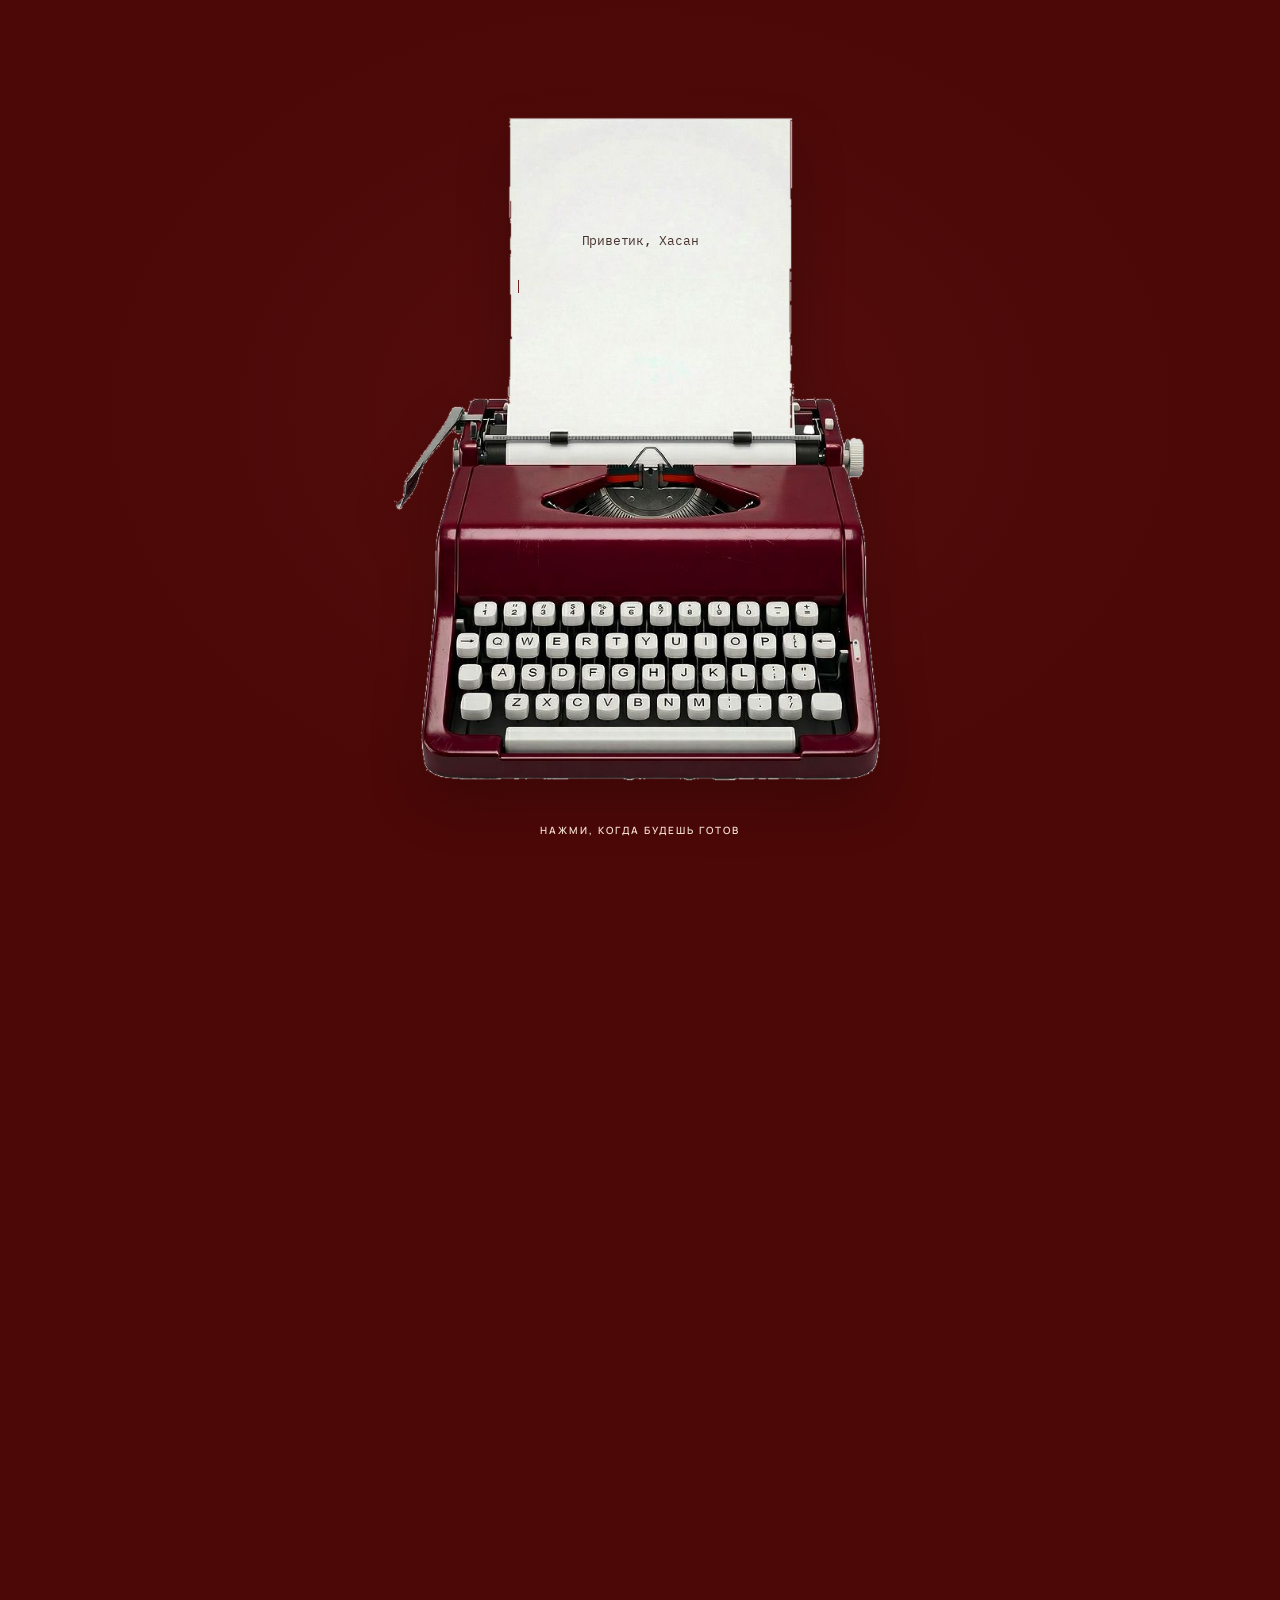
==== commit e09d4b6f: "Add files via upload" ====
--- a/chapter-two.html
+++ b/chapter-two.html
@@ -11,7 +11,6 @@
   <link href="https://fonts.googleapis.com/css2?family=Oswald:wght@400;500;600;700&family=Manrope:wght@400;500;600;700;800&family=Cormorant+Garamond:ital,wght@0,500;0,600;0,700;1,500;1,600&display=swap" rel="stylesheet">
   <link rel="stylesheet" href="chapter-two.css">
   <script>(function(){try{if(localStorage.getItem("hasan-chapter-two-unlocked")!=="yes")location.replace("index.html?chapter=locked");}catch(_){location.replace("index.html?chapter=locked");}})();</script>
-  <link rel="stylesheet" href="editorial-system.css">
 </head>
 <body data-page="chapter-two">
   <div class="grain" aria-hidden="true"></div>
@@ -25,8 +24,8 @@
           <div class="senses-intro-text">
             <p>Знаешь, мне так нравится думать о том, как постепенно ты становился для меня всё ближе.</p>
             <p>И как много всего я успела полюбить в тебе за это время. Наверное, я даже не замечала, как сильно меняется моё отношение к тебе. </p>
-            <p>Просто однажды поняла, что ты уже не просто человек, который мне нравится. Ты — мой любимый человек, и я безумно счастлива, что мы есть друг у друга. </p>
-            <p>Я хочу показать тебе, как всё это начиналось. И немного поделиться тем, насколько сильно я люблю тебя сейчас.</p>
+            <p>Просто однажды поняла, что ты уже не просто человек, который мне нравится. Ты — мой любимый человек, и я безумно счастлива, что мы есть друг у друга.</p>
+            <p>И мне захотелось собрать маленькие моменты, из которых сложилось это чувство. Воспоминания, знакомые детали и вещи, которые напоминают мне о тебе. Поэтому дальше — пять небольших заданий, по одному на каждое чувство. В каждом из них спрятана частичка нашей истории.</p>
           </div>
           <div class="senses-intro-bottom">
             <div class="senses-intro-motifs" aria-label="Пять чувств"><span>◉</span><span>∿</span><span>✳</span><span>⌁</span><span>✧</span></div>
--- a/chapter-two.css
+++ b/chapter-two.css
@@ -9639,3 +9639,26 @@
   border:0 !important;
   box-shadow:none !important;
 }
+
+/* Keep Chapter II on the same light editorial type system as Chapter I. */
+:root {
+  --sans: "Manrope", Arial, sans-serif;
+  --display: "Cormorant Garamond", Georgia, serif;
+  --serif: "Cormorant Garamond", Georgia, serif;
+  --archive-cream: #fbf7ef;
+  --archive-paper: #fffdf8;
+  --archive-wine: #76212b;
+  --archive-wine-deep: #651612;
+  --archive-sky: #8fc7d8;
+  --archive-ink: #493b36;
+  --archive-muted: #806d65;
+}
+html body { font-family: var(--sans); color: var(--archive-ink); -webkit-font-smoothing: antialiased; text-rendering: optimizeLegibility; }
+html body #senses h2, html body #letter h2, html body #senses h3, html body #letter h3 { font-family: var(--display) !important; font-weight: 600 !important; letter-spacing: -.02em; text-wrap: balance; }
+html body #senses .eyebrow, html body #letter .eyebrow { font-family: var(--sans) !important; font-size: 10px !important; line-height: 1.5 !important; font-weight: 700 !important; letter-spacing: .13em !important; }
+html body #senses .senses-intro-copy h2 { font-size: clamp(36px, 5vw, 66px) !important; line-height: 1.02 !important; }
+html body #senses .senses-intro-text p { color: var(--archive-ink) !important; font-family: var(--sans) !important; font-size: clamp(14px, 1.05vw, 16px) !important; line-height: 1.78 !important; margin-block: 0 1em; }
+html body #senses .senses-begin { color: var(--archive-wine) !important; font-family: var(--sans) !important; font-size: 10px !important; font-weight: 800 !important; letter-spacing: .12em !important; }
+html body #letter .personal-letter-body { color: var(--archive-ink); font-family: var(--sans) !important; font-size: 16px !important; line-height: 1.9 !important; }
+html body #letter .letter-opening h2, html body #letter .memory-gallery-heading h2 { font-family: var(--display) !important; line-height: 1 !important; letter-spacing: -.025em !important; }
+@media (max-width: 700px) { html body #senses .senses-intro-copy h2 { font-size: clamp(34px, 9vw, 48px) !important; } html body #senses .senses-intro-text p { font-size: 14px !important; line-height: 1.72 !important; } }
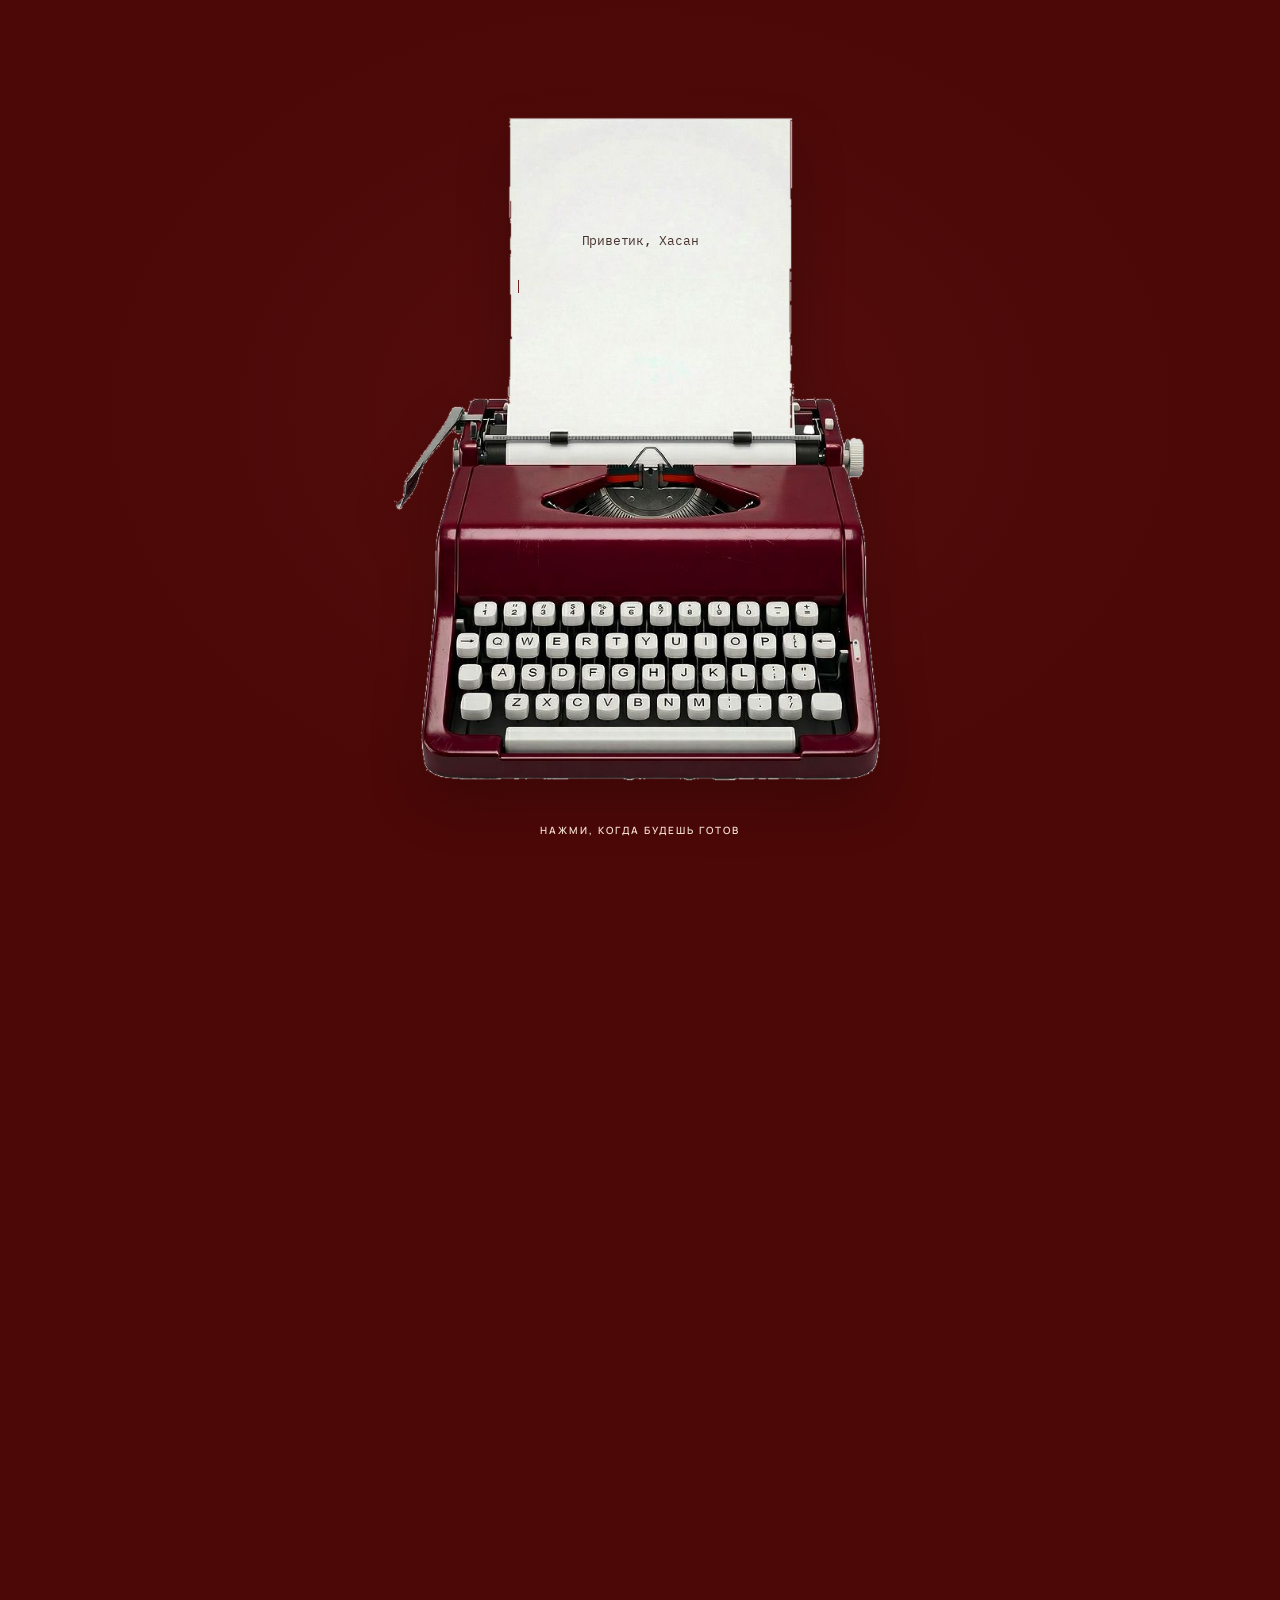
==== commit 96ac8671: "Add files via upload" ====
--- a/chapter-two.html
+++ b/chapter-two.html
@@ -17,15 +17,20 @@
   <header class="topbar cover-topbar chapter-two-topbar"><span class="logo" aria-label="Глава вторая">Х<span>.</span></span><nav class="cover-nav" aria-label="Навигация второй главы"><button type="button" data-next="senses">ПЯТЬ ЧУВСТВ</button></nav><button class="top-action chapter-two-restart" id="restartTop" type="button" aria-label="Начать всю историю сначала">НАЧАТЬ СНАЧАЛА ↗</button></header>
   <main class="chapter-two-main">
     <section class="scene senses-game-scene" id="senses" hidden aria-label="Пять чувств — интерактивные загадки">
+      <div class="senses-story-bridge" aria-label="Переход к пяти чувствам">
+        <div class="senses-story-step"><span>01 / ДО ЭТОГО</span><h2>Это было только начало</h2><p>До этого я рассказывала тебе о тебе. О том, каким я тебя вижу, за что ценю и чем восхищаюсь.</p></div>
+        <div class="senses-story-step"><span>02 / А ТЕПЕРЬ</span><h2>А теперь немного обо мне</h2><p>О том, что изменилось в моей жизни с твоим появлением. О том, как ты стал мне близким человеком и сколько всего я успела полюбить в нашей общей истории.</p></div>
+        <div class="senses-story-step senses-story-step-final"><span>03 / МОИ ЧУВСТВА</span><h2>О том, что я чувствую</h2><p>Некоторые воспоминания живут не только в фотографиях. Они остаются в знакомых звуках, запахах, ощущениях и маленьких деталях, которые понятны только нам.</p></div>
+        <div class="senses-story-signoff"><h2>Пять чувств. <em>Одна история</em></h2><p>И пять маленьких историй о том, что ты значишь для меня.</p></div>
+      </div>
       <div class="senses-intro">
         <div class="senses-intro-copy">
           <p class="eyebrow">НАША ИСТОРИЯ · ПЯТЬ ЧУВСТВ</p>
           <h2>О ТОМ, <em>ЧТО Я ЧУВСТВУЮ</em></h2>
           <div class="senses-intro-text">
-            <p>Знаешь, мне так нравится думать о том, как постепенно ты становился для меня всё ближе.</p>
-            <p>И как много всего я успела полюбить в тебе за это время. Наверное, я даже не замечала, как сильно меняется моё отношение к тебе. </p>
-            <p>Просто однажды поняла, что ты уже не просто человек, который мне нравится. Ты — мой любимый человек, и я безумно счастлива, что мы есть друг у друга.</p>
-            <p>И мне захотелось собрать маленькие моменты, из которых сложилось это чувство. Воспоминания, знакомые детали и вещи, которые напоминают мне о тебе. Поэтому дальше — пять небольших заданий, по одному на каждое чувство. В каждом из них спрятана частичка нашей истории.</p>
+            <p>Мне нравится вспоминать, как постепенно мы становились ближе. Как появлялись свои шутки, привычки, любимые места и маленькие традиции.</p>
+            <p>Многое из этого, наверное, кажется совсем обычным. Но именно такие мелочи почему-то становятся самыми дорогими.</p>
+            <p>И я хочу проверить, насколько хорошо ты помнишь нашу маленькую вселенную.</p>
           </div>
           <div class="senses-intro-bottom">
             <div class="senses-intro-motifs" aria-label="Пять чувств"><span>◉</span><span>∿</span><span>✳</span><span>⌁</span><span>✧</span></div>
@@ -51,7 +56,8 @@
     <!-- ФИНАЛЬНОЕ ПИСЬМО -->
     <section class="scene personal-letter-scene" id="letter" hidden aria-labelledby="personalLetterTitle">
       <div class="letter-opening">
-        <p class="eyebrow">ПОСЛЕ ВСЕХ ПЯТИ ЧУВСТВ</p>
+        <p class="eyebrow">БЕЗ ЗАГАДОК — ТОЛЬКО ДЛЯ ТЕБЯ</p>
+        <div class="letter-after-senses"><p>Ну вот. Кажется, ты справился со всеми пятью.</p><p>Теперь ты знаешь, о каких маленьких вещах я вспоминаю, когда думаю о нас.</p><p>Но есть кое-что, что я хочу сказать тебе уже без загадок.</p></div>
         <span class="letter-opening-mark" aria-hidden="true">♡</span>
         <h2 id="personalLetterTitle"><em>ВЕЧНО</em></h2>
         <p>Люблю и буду любить.</p>
@@ -73,7 +79,7 @@
             <p class="eyebrow">НАШ АРХИВ / МОМЕНТЫ, К КОТОРЫМ ХОЧЕТСЯ ВОЗВРАЩАТЬСЯ</p>
             <h2 id="memoryGalleryTitle">ОСОБЕННЫЕ МОМЕНТЫ,<br><em>КОТОРЫЕ Я ОЧЕНЬ ЛЮБЛЮ.</em></h2>
           </div>
-          <p>Неидеальные, смешные, тёплые. Просто наши.</p>
+          <p>Неидеальные, смешные, тёплые. Просто наши.</p><p class="gallery-bridge-copy">И напоследок — немного нас. Просто фотографии, к которым мне всегда приятно возвращаться.</p>
         </div>
         <div class="memory-gallery-grid" id="memoryGalleryGrid"></div>
         <p class="memory-gallery-note">КАЖДЫЙ КАДР — ЧАСТЬ НАШЕЙ ИСТОРИИ <span>♥</span></p>
--- a/chapter-two.css
+++ b/chapter-two.css
@@ -9662,3 +9662,39 @@
 html body #letter .personal-letter-body { color: var(--archive-ink); font-family: var(--sans) !important; font-size: 16px !important; line-height: 1.9 !important; }
 html body #letter .letter-opening h2, html body #letter .memory-gallery-heading h2 { font-family: var(--display) !important; line-height: 1 !important; letter-spacing: -.025em !important; }
 @media (max-width: 700px) { html body #senses .senses-intro-copy h2 { font-size: clamp(34px, 9vw, 48px) !important; } html body #senses .senses-intro-text p { font-size: 14px !important; line-height: 1.72 !important; } }
+
+/* THE WORTHY ARCHIVE — narrative bridge and final editorial polish */
+.senses-story-bridge {
+  width: min(1120px, calc(100% - 48px));
+  margin: clamp(36px, 6vw, 76px) auto clamp(44px, 7vw, 88px);
+  padding: clamp(26px, 5vw, 58px) clamp(22px, 5vw, 64px) clamp(28px, 5vw, 54px);
+  background: linear-gradient(135deg, #fffdf8 0%, #f8f1e7 100%);
+  border: 1px solid rgba(118, 33, 43, .13);
+  border-radius: 3px;
+  box-shadow: 0 18px 48px rgba(87, 56, 43, .055);
+  position: relative;
+  overflow: hidden;
+}
+.senses-story-bridge::before {
+  content: ""; position: absolute; inset: 0 auto 0 0; width: 5px;
+  background: linear-gradient(180deg, #a9cfdf, #76212b 72%, #b69a67);
+}
+.senses-story-step { max-width: 760px; margin: 0 0 clamp(24px, 3.4vw, 38px); padding-left: clamp(0px, 2vw, 20px); }
+.senses-story-step > span { display: block; margin-bottom: 8px; color: #8b6f69; font: 700 9px/1.5 Manrope, sans-serif; letter-spacing: .16em; }
+.senses-story-step h2, .senses-story-signoff h2 { margin: 0 0 8px; color: #76212b; font: 600 clamp(28px, 3.4vw, 43px)/1.04 "Cormorant Garamond", Georgia, serif; letter-spacing: -.02em; }
+.senses-story-step p, .senses-story-signoff p { max-width: 66ch; margin: 0; color: #493b36; font: 400 clamp(14px, 1.15vw, 16px)/1.78 Manrope, sans-serif; }
+.senses-story-step-final { margin-bottom: 30px; }
+.senses-story-signoff { margin-left: clamp(0px, 2vw, 20px); padding: 22px 0 0; border-top: 1px solid rgba(118, 33, 43, .18); }
+.senses-story-signoff h2 em { color: #8fc7d8; font-style: italic; }
+.letter-after-senses { width: min(620px, 100%); margin: 0 auto 34px; text-align: center; }
+.letter-after-senses p { margin: 0 0 8px; color: #493b36; font: 400 14px/1.75 Manrope, sans-serif; }
+.gallery-bridge-copy { max-width: 46ch; margin-top: 14px !important; color: #806d65 !important; font-size: 13px !important; line-height: 1.7 !important; }
+#senses .sense-description { white-space: pre-line; }
+#senses .riddle-intro { white-space: pre-line; }
+@media (max-width: 700px) {
+  .senses-story-bridge { width: calc(100% - 28px); margin: 28px auto 42px; padding: 25px 20px 28px 23px; }
+  .senses-story-step { margin-bottom: 26px; }
+  .senses-story-step h2, .senses-story-signoff h2 { font-size: 30px; }
+  .senses-story-step p, .senses-story-signoff p { font-size: 14px; line-height: 1.72; }
+  .letter-after-senses { padding: 0 18px; margin-bottom: 28px; }
+}
